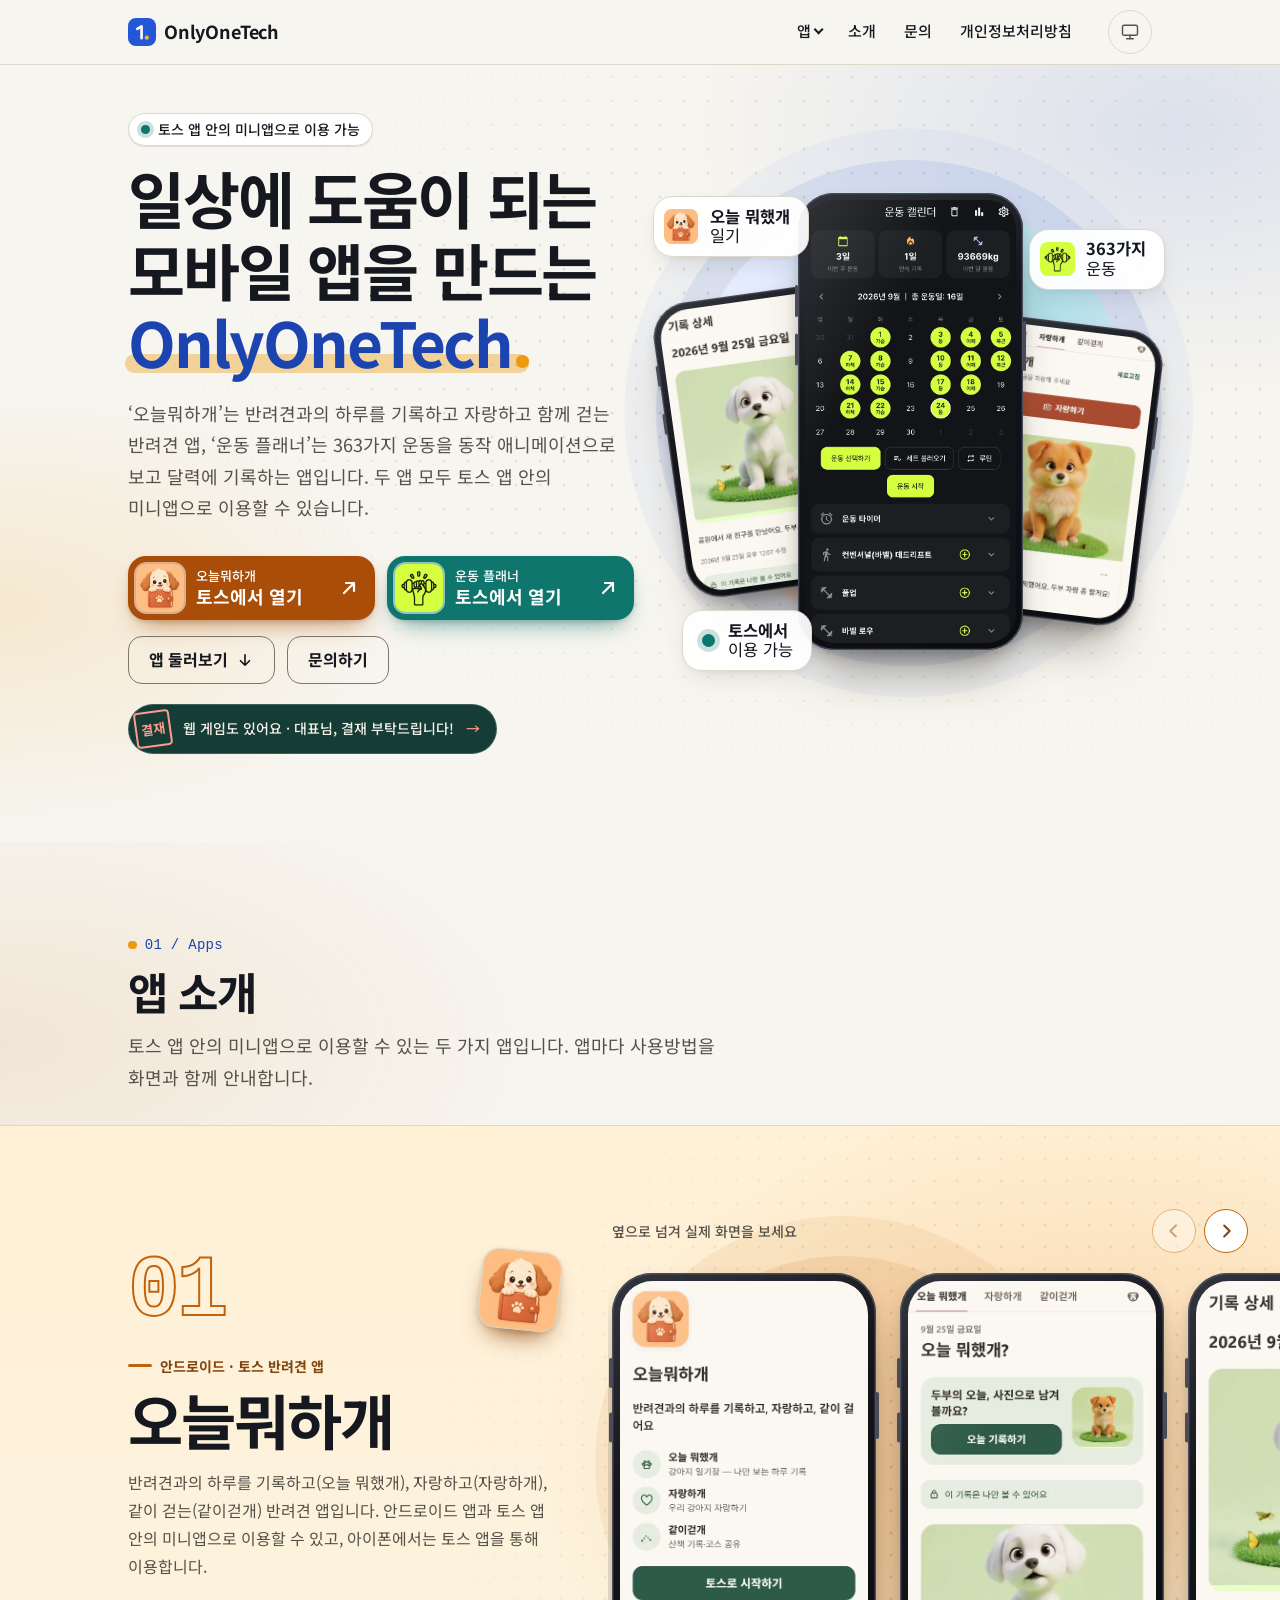
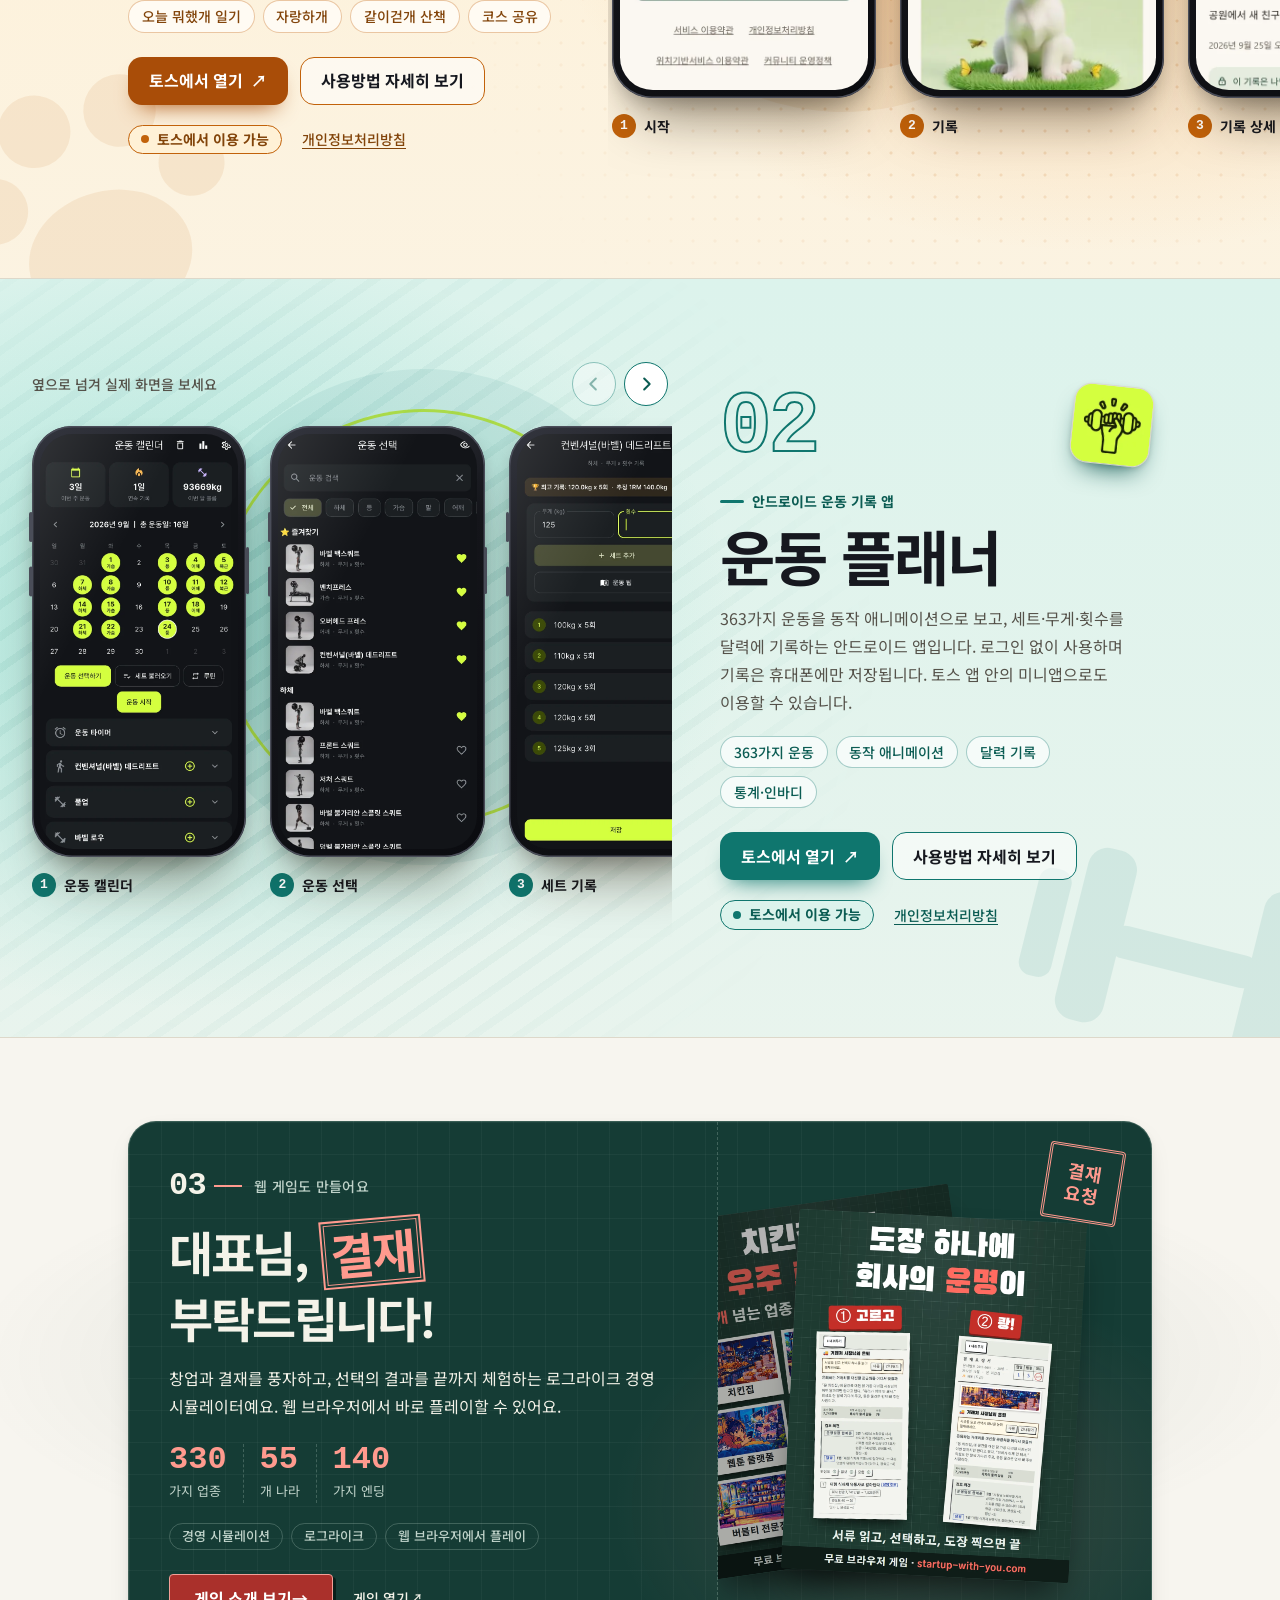
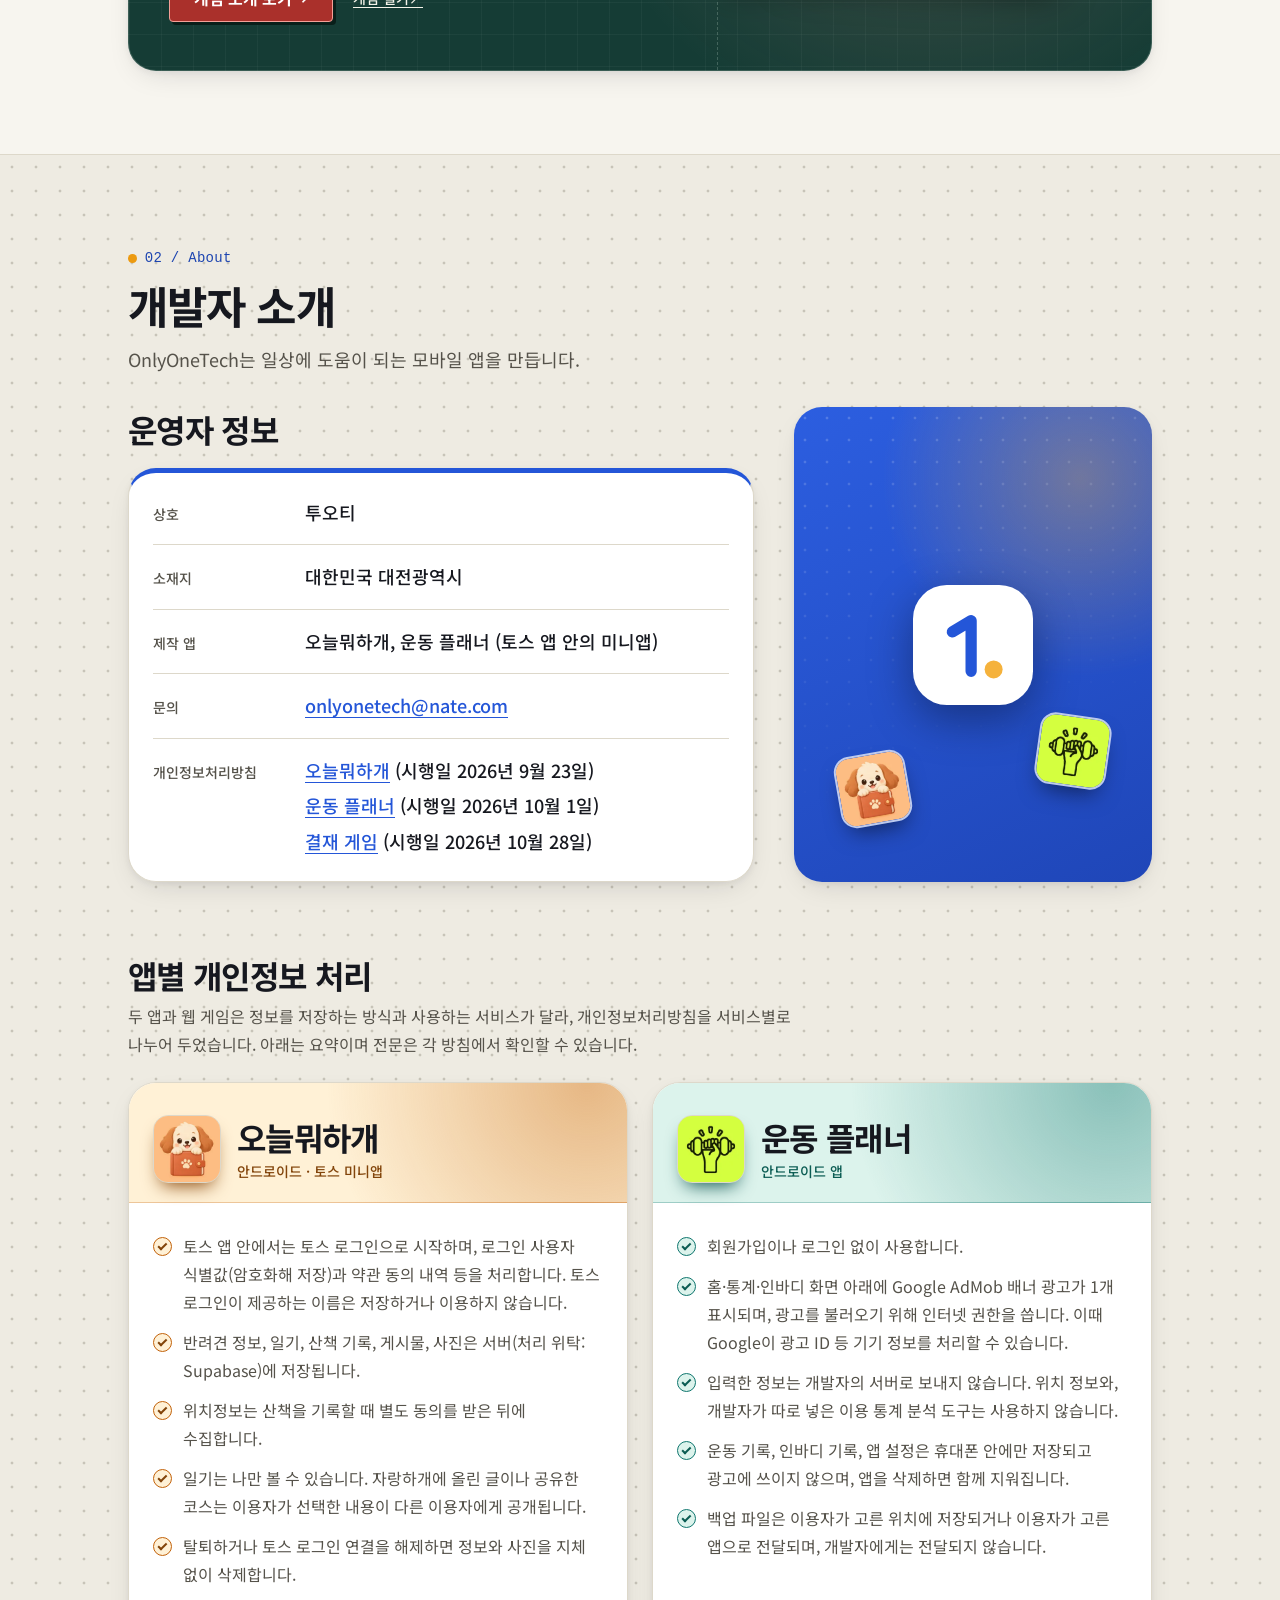
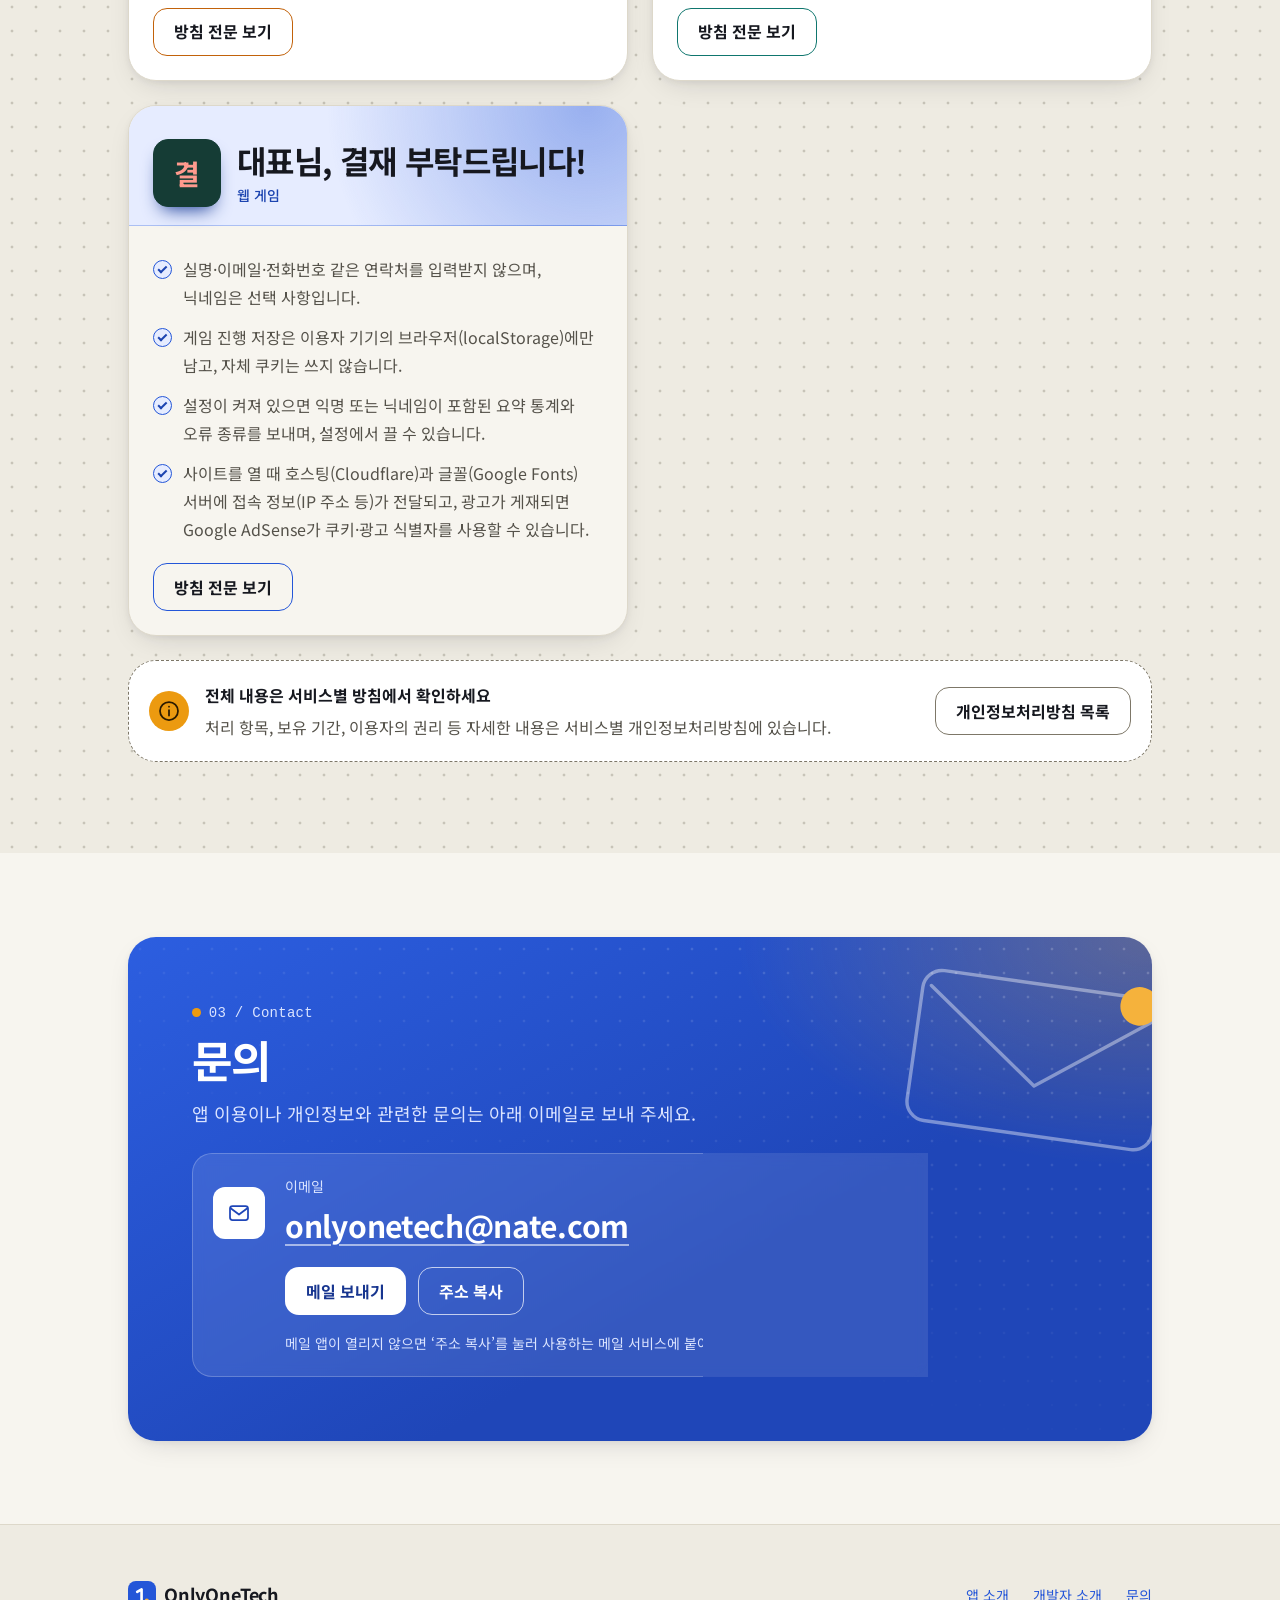
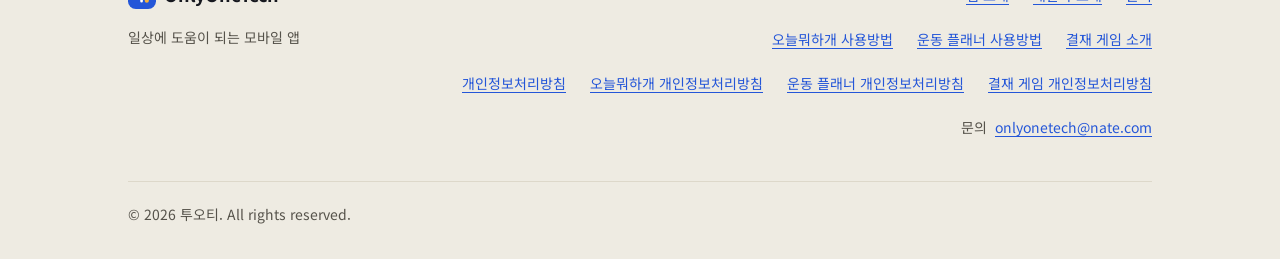
==== index.html @ f16cde2b "개인정보처리방침에 결재 게임 추가 개인정보처리방침 목록과 홈 개발자 소개의 앱별 개인정보 처리 영역에 대표님, 결재 부탁드립니다! 게임 카드를 추가하고, 모든 페이지 푸터에 게임 " ====
<!doctype html>
<html lang="ko">
<head>
<meta charset="utf-8">
<meta name="viewport" content="width=device-width, initial-scale=1">
<title>OnlyOneTech - 일상에 도움이 되는 모바일 앱</title>
<meta name="description" content="OnlyOneTech가 만드는 앱을 소개합니다. 안드로이드 앱과 토스 앱 안의 미니앱(아이폰은 토스 앱)으로 쓰는 반려견 앱 오늘뭐하개, 363가지 운동을 기록하는 안드로이드 앱 운동 플래너의 사용방법과 개인정보처리방침을 확인하세요.">
<!-- Search Console HTML 태그 인증을 쓸 경우 아래 줄의 주석을 풀고 content 값을 교체하세요 -->
<!-- <meta name="google-site-verification" content="여기에_인증_코드"> -->
<!-- canonical / og:url: 공개 주소가 확정되고 소유자가 확인한 뒤에 추가하세요 (확인 전에는 주소를 적지 않음) -->
<meta name="color-scheme" content="light dark">
<meta name="theme-color" content="#f7f5ef" media="(prefers-color-scheme: light)">
<meta name="theme-color" content="#0e1118" media="(prefers-color-scheme: dark)">
<meta property="og:type" content="website">
<meta property="og:locale" content="ko_KR">
<meta property="og:site_name" content="OnlyOneTech">
<meta property="og:title" content="OnlyOneTech">
<meta property="og:description" content="일상에 도움이 되는 모바일 앱, 오늘뭐하개와 운동 플래너를 소개합니다.">
<!-- og:image / JSON-LD logo: 소유자가 직접 준비한 1200x630 PNG가 생기면 og:image 메타와 JSON-LD "logo"를 추가하세요 (지금은 추가하지 않음) -->
<link rel="icon" href="data:image/svg+xml,%3Csvg xmlns='http://www.w3.org/2000/svg' viewBox='0 0 32 32'%3E%3Crect width='32' height='32' rx='9' fill='%232456d8'/%3E%3Cpath d='M10.5 12.5 15.5 9.5v13.5' fill='none' stroke='%23fff' stroke-width='3' stroke-linecap='round' stroke-linejoin='round'/%3E%3Ccircle cx='21.5' cy='22.5' r='2.4' fill='%23f5b23c'/%3E%3C/svg%3E">
<script type="application/ld+json">{"@context":"https://schema.org","@type":"Organization","name":"OnlyOneTech","legalName":"투오티","email":"onlyonetech@nate.com","description":"일상에 도움이 되는 모바일 앱","address":{"@type":"PostalAddress","addressLocality":"대전광역시","addressCountry":"KR"}}</script>
<script>try{var t=localStorage.getItem('oot-theme');if(t==='light'||t==='dark')document.documentElement.setAttribute('data-theme',t)}catch(e){}</script>
<link rel="preconnect" href="https://fonts.googleapis.com">
<link rel="preconnect" href="https://fonts.gstatic.com" crossorigin>
<link rel="stylesheet" href="https://fonts.googleapis.com/css2?family=Noto+Sans+KR:wght@400;500;700&display=swap">
<link rel="stylesheet" href="style.css">
<link rel="stylesheet" href="home.css">
</head>
<body>
<a class="skip-link" href="#main">본문으로 건너뛰기</a>

<!-- 아이콘 스프라이트 (단색 픽토그램, OS 이모지 대신 사용) -->
<svg class="sprite" width="0" height="0" aria-hidden="true" focusable="false">
  <symbol id="i-paw" viewBox="0 0 32 32">
    <ellipse cx="16" cy="21.5" rx="7.5" ry="6" fill="currentColor"/>
    <circle cx="6.8" cy="15" r="3" fill="currentColor"/>
    <circle cx="12" cy="8.8" r="3.3" fill="currentColor"/>
    <circle cx="20" cy="8.8" r="3.3" fill="currentColor"/>
    <circle cx="25.2" cy="15" r="3" fill="currentColor"/>
  </symbol>
  <symbol id="i-dumbbell" viewBox="0 0 32 32">
    <rect x="9" y="14.5" width="14" height="3" rx="1.5" fill="currentColor"/>
    <rect x="5.5" y="8" width="4.5" height="16" rx="1.8" fill="currentColor"/>
    <rect x="22" y="8" width="4.5" height="16" rx="1.8" fill="currentColor"/>
    <rect x="1.5" y="11" width="3" height="10" rx="1.2" fill="currentColor"/>
    <rect x="27.5" y="11" width="3" height="10" rx="1.2" fill="currentColor"/>
  </symbol>
</svg>

<header class="site-header">
  <div class="container site-header__inner">
    <a class="brand" href="index.html" aria-label="OnlyOneTech 홈">
      <svg class="brand__mark" viewBox="0 0 32 32" width="28" height="28" aria-hidden="true" focusable="false"><rect width="32" height="32" rx="9"/><path d="M10.5 12.5 15.5 9.5v13.5"/><circle cx="21.5" cy="22.5" r="2.4"/></svg>
      <span class="brand__name">OnlyOneTech</span>
    </a>
    <nav class="site-nav" aria-label="주요 메뉴">
      <ul class="site-nav__list">
        <li class="site-nav__group">
          <a href="#apps" data-subnav-link>앱</a>
          <button type="button" class="site-nav__toggle" aria-expanded="false" aria-controls="site-subnav" hidden>앱</button>
        </li>
        <li><a href="#about">소개</a></li>
        <li><a href="#contact">문의</a></li>
        <li><a href="privacy.html">개인정보처리방침</a></li>
      </ul>
    </nav>
    <button type="button" class="theme-toggle" data-theme-cycle data-state="system" aria-label="화면 테마 바꾸기" title="화면 테마 바꾸기" hidden>
      <svg class="theme-toggle__ico theme-toggle__ico--light" viewBox="0 0 24 24" aria-hidden="true" focusable="false"><circle cx="12" cy="12" r="4"/><path d="M12 3v2M12 19v2M3 12h2M19 12h2M5.6 5.6 7 7M17 17l1.4 1.4M5.6 18.4 7 17M17 7l1.4-1.4"/></svg>
      <svg class="theme-toggle__ico theme-toggle__ico--dark" viewBox="0 0 24 24" aria-hidden="true" focusable="false"><path d="M20 14.5A8 8 0 0 1 9.5 4 8 8 0 1 0 20 14.5Z"/></svg>
      <svg class="theme-toggle__ico theme-toggle__ico--system" viewBox="0 0 24 24" aria-hidden="true" focusable="false"><rect x="3" y="4" width="18" height="12" rx="2"/><path d="M8 20h8M12 16v4"/></svg>
    </button>
    <span class="visually-hidden" role="status" data-theme-status></span>
  </div>
  <nav class="site-subnav" id="site-subnav" aria-label="앱 하위 메뉴">
    <div class="container site-subnav__inner">
    <ul class="site-subnav__list" role="list">
      <li><a class="site-subnav__link" href="ohneul-guide.html">
        <img class="site-subnav__icon" src="img/icon-ohneul.webp" width="40" height="40" alt="" loading="lazy" decoding="async">
        <span class="site-subnav__text"><span class="site-subnav__name">오늘뭐하개</span><span class="site-subnav__desc">반려견 앱 · 사용방법</span></span>
      </a></li>
      <li><a class="site-subnav__link" href="workout-guide.html">
        <img class="site-subnav__icon" src="img/icon-workout.webp" width="40" height="40" alt="" loading="lazy" decoding="async">
        <span class="site-subnav__text"><span class="site-subnav__name">운동 플래너</span><span class="site-subnav__desc">운동 기록 앱 · 사용방법</span></span>
      </a></li>
      <li><a class="site-subnav__link" href="startup-intro.html">
        <span class="site-subnav__icon site-subnav__icon--game" aria-hidden="true">결</span>
        <span class="site-subnav__text"><span class="site-subnav__name">결재 게임</span><span class="site-subnav__desc">웹 게임 · 소개</span></span>
      </a></li>
    </ul>
    <a class="site-subnav__all" href="#apps">앱 전체 보기 <span aria-hidden="true">→</span></a>
    </div>
  </nav>
</header>

<main id="main" class="hm-page" tabindex="-1">

  <!-- ===== Hero: 앱 화면 쇼케이스 ===== -->
  <section class="hm-hero" aria-labelledby="hero-title">
    <div class="container hm-hero__inner">

      <div class="hm-hero__head">
        <p class="hm-hero__eyebrow"><span class="hm-hero__eyebrow-dot" aria-hidden="true"></span>토스 앱 안의 미니앱으로 이용 가능</p>
        <h1 id="hero-title" class="hm-hero__title">일상에 도움이 되는 <span class="hm-hero__line">모바일 앱을 만드는</span> <span class="hm-hero__brand">OnlyOneTech</span></h1>
        <p class="hm-hero__lead">&lsquo;오늘뭐하개&rsquo;는 반려견과의 하루를 기록하고 자랑하고 함께 걷는 반려견 앱, &lsquo;운동 플래너&rsquo;는 363가지 운동을 동작 애니메이션으로 보고 달력에 기록하는 앱입니다. 두 앱 모두 토스 앱 안의 미니앱으로 이용할 수 있습니다.</p>
      </div>

      <div class="hm-hero__stage hm-stage">
        <div class="hm-stage__in">
          <span class="hm-stage__disc" aria-hidden="true"></span>

          <figure class="hm-phone hm-phone--l">
            <span class="hm-phone__screen"><img src="img/ohneul-3.webp" srcset="img/ohneul-3.webp 520w, img/ohneul-3-lg.webp 780w" sizes="(min-width: 64em) 220px, 130px" width="520" height="857" decoding="async" alt="오늘뭐하개 기록 상세 화면. &lsquo;2026년 9월 25일 금요일&rsquo; 제목 아래 흰 강아지 사진과 &lsquo;공원에서 새 친구를 만났어요. 두부가 제일 신났어요!&rsquo; 글이 보여요."></span>
          </figure>
          <figure class="hm-phone hm-phone--r">
            <span class="hm-phone__screen"><img src="img/ohneul-6.webp" srcset="img/ohneul-6.webp 520w, img/ohneul-6-lg.webp 780w" sizes="(min-width: 64em) 220px, 130px" width="520" height="857" decoding="async" alt="오늘뭐하개 자랑하개 피드 화면. &lsquo;우리 집 주인공을 자랑해 주세요&rsquo; 안내 아래 주황색 강아지 사진과 &lsquo;오늘도 신나게 산책했어요. 두부 자랑 좀 할게요!&rsquo; 글, 하트 좋아요가 보여요."></span>
          </figure>
          <figure class="hm-phone hm-phone--c">
            <span class="hm-phone__screen"><img src="img/workout-1.webp" srcset="img/workout-1.webp 675w, img/workout-1-lg.webp 1080w" sizes="(min-width: 64em) 250px, 150px" width="675" height="1412" fetchpriority="high" decoding="async" alt="운동 플래너 운동 캘린더 화면. 이번 주 운동 3일, 연속 기록 1일, 이번 달 볼륨 카드가 있고, 달력에는 운동한 날이 연두색 원과 가슴·등·하체 같은 부위 이름으로 표시돼요."></span>
          </figure>

          <div class="hm-float hm-float--a" aria-hidden="true">
            <img src="img/icon-ohneul.webp" width="192" height="192" alt="" decoding="async">
            <span><b>오늘 뭐했개</b>일기</span>
          </div>
          <div class="hm-float hm-float--b" aria-hidden="true">
            <img src="img/icon-workout.webp" width="192" height="192" alt="" decoding="async">
            <span><b>363가지</b>운동</span>
          </div>
          <div class="hm-float hm-float--c" aria-hidden="true">
            <span class="hm-float__dot"></span>
            <span><b>토스에서</b>이용 가능</span>
          </div>
        </div>
      </div>

      <div class="hm-hero__actions">
        <div class="hm-launch">
          <!-- 토스 진입 링크: 소유자가 직접 알려 준 공유 링크 (2026-11-02) -->
          <a class="hm-launch__btn hm-launch__btn--today" href="https://tossminiapp.com/s/ZoPRP8Xx" target="_blank" rel="noopener">
            <img src="img/icon-ohneul.webp" width="192" height="192" alt="" decoding="async">
            <span class="hm-launch__txt"><small>오늘뭐하개</small><strong>토스에서 열기<span class="visually-hidden"> (새 창)</span></strong></span>
            <svg class="hm-launch__arrow" viewBox="0 0 24 24" aria-hidden="true" focusable="false"><path d="M7 17 17 7M9 7h8v8"/></svg>
          </a>
          <a class="hm-launch__btn hm-launch__btn--fit" href="https://tossminiapp.com/s/D9om185s" target="_blank" rel="noopener">
            <img src="img/icon-workout.webp" width="192" height="192" alt="" decoding="async">
            <span class="hm-launch__txt"><small>운동 플래너</small><strong>토스에서 열기<span class="visually-hidden"> (새 창)</span></strong></span>
            <svg class="hm-launch__arrow" viewBox="0 0 24 24" aria-hidden="true" focusable="false"><path d="M7 17 17 7M9 7h8v8"/></svg>
          </a>
        </div>
        <div class="hm-hero__more">
          <a class="btn btn--ghost" href="#apps">앱 둘러보기<svg class="hm-btn-ico" viewBox="0 0 24 24" aria-hidden="true" focusable="false"><path d="M12 5v14M6 13l6 6 6-6"/></svg></a>
          <a class="btn btn--ghost" href="#contact">문의하기</a>
        </div>
        <a class="hm-gamepill" href="#game">
          <span class="hm-gamepill__stamp" aria-hidden="true">결재</span>
          <span class="hm-gamepill__txt">웹 게임도 있어요 · 대표님, 결재 부탁드립니다!</span>
          <span class="hm-gamepill__go" aria-hidden="true">&rarr;</span>
        </a>
      </div>

    </div>
  </section>

  <!-- ===== 앱 쇼케이스 ===== -->
  <section id="apps" class="hm-apps" aria-labelledby="apps-title">
    <div class="container">
      <div class="hm-apps__head">
        <p class="hm-eyebrow" aria-hidden="true">01 / Apps</p>
        <h2 id="apps-title" class="hm-h2">앱 소개</h2>
        <p class="hm-lead">토스 앱 안의 미니앱으로 이용할 수 있는 두 가지 앱입니다. 앱마다 사용방법을 화면과 함께 안내합니다.</p>
      </div>
    </div>

    <!-- 오늘뭐하개 -->
    <article class="hm-app hm-app--today accent--today" aria-labelledby="app-today">
      <svg class="hm-app__deco" viewBox="0 0 32 32" aria-hidden="true" focusable="false"><use href="#i-paw"/></svg>
      <div class="hm-app__inner">
        <div class="hm-app__copy">
          <div class="hm-app__id">
            <span class="hm-app__num" aria-hidden="true">01</span>
            <img class="hm-app__icon" src="img/icon-ohneul.webp" width="192" height="192" alt="" loading="lazy" decoding="async">
          </div>
          <p class="hm-app__tagline">안드로이드 · 토스 반려견 앱</p>
          <h3 id="app-today" class="hm-app__title">오늘뭐하개</h3>
          <p class="hm-app__desc">반려견과의 하루를 기록하고(오늘 뭐했개), 자랑하고(자랑하개), 같이 걷는(같이걷개) 반려견 앱입니다. 안드로이드 앱과 토스 앱 안의 미니앱으로 이용할 수 있고, 아이폰에서는 토스 앱을 통해 이용합니다.</p>
          <ul class="chip-list" role="list" aria-label="오늘뭐하개 주요 기능">
            <li class="chip">오늘 뭐했개 일기</li>
            <li class="chip">자랑하개</li>
            <li class="chip">같이걷개 산책</li>
            <li class="chip">코스 공유</li>
          </ul>
          <div class="hm-app__actions">
            <!-- 토스 진입 링크: 소유자가 직접 알려 준 공유 링크 (2026-11-02) -->
            <a class="btn btn--primary btn--toss" href="https://tossminiapp.com/s/ZoPRP8Xx" target="_blank" rel="noopener" aria-label="오늘뭐하개 토스에서 열기 (새 창)">토스에서 열기</a>
            <a class="btn btn--ghost" href="ohneul-guide.html" aria-label="오늘뭐하개 사용방법 자세히 보기">사용방법 자세히 보기</a>
          </div>
          <div class="hm-app__foot">
            <span class="badge badge--status"><span class="badge__dot" aria-hidden="true"></span>토스에서 이용 가능</span>
            <a class="hm-app__link" href="privacy-ohneul.html" aria-label="오늘뭐하개 개인정보처리방침">개인정보처리방침</a>
          </div>
        </div>

        <div class="hm-gal hm-gal--today">
          <div class="hm-gal__bar">
            <p class="hm-gal__hint" aria-hidden="true">옆으로 넘겨 실제 화면을 보세요</p>
            <div class="hm-gal__nav" data-hm-nav hidden>
              <button type="button" class="hm-gal__btn" data-hm-dir="-1" aria-controls="gal-today" aria-label="오늘뭐하개 이전 화면"><svg viewBox="0 0 24 24" aria-hidden="true" focusable="false"><path d="m14 6-6 6 6 6"/></svg></button>
              <button type="button" class="hm-gal__btn" data-hm-dir="1" aria-controls="gal-today" aria-label="오늘뭐하개 다음 화면"><svg viewBox="0 0 24 24" aria-hidden="true" focusable="false"><path d="m10 6 6 6-6 6"/></svg></button>
            </div>
          </div>
          <div class="hm-gal__scroll" id="gal-today" role="region" aria-label="오늘뭐하개 앱 화면 갤러리, 좌우로 스크롤" tabindex="0">
            <ul class="hm-gal__track" role="list">
              <li class="hm-shot hm-shot--today">
                <figure>
                  <div class="hm-phone"><span class="hm-phone__screen"><img src="img/ohneul-1.webp" srcset="img/ohneul-1.webp 520w, img/ohneul-1-lg.webp 780w" sizes="250px" width="520" height="857" loading="lazy" decoding="async" alt="오늘뭐하개 시작 화면. 앱 아이콘과 &lsquo;반려견과의 하루를 기록하고, 자랑하고, 같이 걸어요&rsquo; 문구, 오늘 뭐했개·자랑하개·같이걷개 소개가 있고, 아래에 &lsquo;토스로 시작하기&rsquo; 버튼과 약관 링크가 보여요."></span></div>
                  <figcaption><span class="hm-shot__n" aria-hidden="true">1</span>시작</figcaption>
                </figure>
              </li>
              <li class="hm-shot hm-shot--today">
                <figure>
                  <div class="hm-phone"><span class="hm-phone__screen"><img src="img/ohneul-2.webp" srcset="img/ohneul-2.webp 520w, img/ohneul-2-lg.webp 780w" sizes="250px" width="520" height="857" loading="lazy" decoding="async" alt="오늘 뭐했개 홈 화면. 위쪽에 오늘 뭐했개·자랑하개·같이걷개 탭이 있고, &lsquo;오늘 기록하기&rsquo; 버튼, &lsquo;이 기록은 나만 볼 수 있어요&rsquo; 안내, 흰 강아지 사진 기록이 보여요."></span></div>
                  <figcaption><span class="hm-shot__n" aria-hidden="true">2</span>기록</figcaption>
                </figure>
              </li>
              <li class="hm-shot hm-shot--today">
                <figure>
                  <div class="hm-phone"><span class="hm-phone__screen"><img src="img/ohneul-3.webp" srcset="img/ohneul-3.webp 520w, img/ohneul-3-lg.webp 780w" sizes="250px" width="520" height="857" loading="lazy" decoding="async" alt="기록 상세 화면. &lsquo;2026년 9월 25일 금요일&rsquo; 제목 아래 흰 강아지 사진, &lsquo;공원에서 새 친구를 만났어요. 두부가 제일 신났어요!&rsquo; 글, &lsquo;이 기록은 나만 볼 수 있어요&rsquo; 안내가 보여요."></span></div>
                  <figcaption><span class="hm-shot__n" aria-hidden="true">3</span>기록 상세</figcaption>
                </figure>
              </li>
              <li class="hm-shot hm-shot--today">
                <figure>
                  <div class="hm-phone"><span class="hm-phone__screen"><img src="img/ohneul-4.webp" srcset="img/ohneul-4.webp 520w, img/ohneul-4-lg.webp 780w" sizes="250px" width="520" height="857" loading="lazy" decoding="async" alt="같이걷개 산책 화면. 지도 위에 지나온 경로가 그려져 있고, 아래에 &lsquo;기록 중&rsquo;, &lsquo;GPS 좋음&rsquo;, 거리 0.48km, 활동 시간 00:06:01, &lsquo;함께 걷는 친구 · 두부&rsquo;가 보여요."></span></div>
                  <figcaption><span class="hm-shot__n" aria-hidden="true">4</span>산책</figcaption>
                </figure>
              </li>
              <li class="hm-shot hm-shot--today">
                <figure>
                  <div class="hm-phone"><span class="hm-phone__screen"><img src="img/ohneul-5.webp" srcset="img/ohneul-5.webp 520w, img/ohneul-5-lg.webp 780w" sizes="250px" width="520" height="857" loading="lazy" decoding="async" alt="코스 상세 화면. &lsquo;두부와 걸은 9월 25일 산책&rsquo; 제목과 지도에 표시된 산책 경로, 거리 1.2km, 활동 시간 16분, 함께한 반려견 두부, 아래에 &lsquo;이 코스로 산책&rsquo; 버튼이 보여요."></span></div>
                  <figcaption><span class="hm-shot__n" aria-hidden="true">5</span>코스 공유</figcaption>
                </figure>
              </li>
              <li class="hm-shot hm-shot--today">
                <figure>
                  <div class="hm-phone"><span class="hm-phone__screen"><img src="img/ohneul-6.webp" srcset="img/ohneul-6.webp 520w, img/ohneul-6-lg.webp 780w" sizes="250px" width="520" height="857" loading="lazy" decoding="async" alt="자랑하개 피드 화면. &lsquo;우리 집 주인공을 자랑해 주세요&rsquo; 안내와 &lsquo;자랑하기&rsquo; 버튼, 주황색 강아지 사진과 &lsquo;오늘도 신나게 산책했어요. 두부 자랑 좀 할게요!&rsquo; 글, 하트 좋아요가 보여요."></span></div>
                  <figcaption><span class="hm-shot__n" aria-hidden="true">6</span>자랑</figcaption>
                </figure>
              </li>
            </ul>
          </div>
        </div>
      </div>
    </article>

    <!-- 운동 플래너 -->
    <article class="hm-app hm-app--fit accent--fit" aria-labelledby="app-fit">
      <svg class="hm-app__deco" viewBox="0 0 32 32" aria-hidden="true" focusable="false"><use href="#i-dumbbell"/></svg>
      <div class="hm-app__inner">
        <div class="hm-app__copy">
          <div class="hm-app__id">
            <span class="hm-app__num" aria-hidden="true">02</span>
            <img class="hm-app__icon" src="img/icon-workout.webp" width="192" height="192" alt="" loading="lazy" decoding="async">
          </div>
          <p class="hm-app__tagline">안드로이드 운동 기록 앱</p>
          <h3 id="app-fit" class="hm-app__title">운동 플래너</h3>
          <p class="hm-app__desc">363가지 운동을 동작 애니메이션으로 보고, 세트·무게·횟수를 달력에 기록하는 안드로이드 앱입니다. 로그인 없이 사용하며 기록은 휴대폰에만 저장됩니다. 토스 앱 안의 미니앱으로도 이용할 수 있습니다.</p>
          <ul class="chip-list" role="list" aria-label="운동 플래너 주요 기능">
            <li class="chip">363가지 운동</li>
            <li class="chip">동작 애니메이션</li>
            <li class="chip">달력 기록</li>
            <li class="chip">통계·인바디</li>
          </ul>
          <div class="hm-app__actions">
            <!-- 토스 진입 링크: 소유자가 직접 알려 준 공유 링크 (2026-11-02) -->
            <a class="btn btn--primary btn--toss" href="https://tossminiapp.com/s/D9om185s" target="_blank" rel="noopener" aria-label="운동 플래너 토스에서 열기 (새 창)">토스에서 열기</a>
            <a class="btn btn--ghost" href="workout-guide.html" aria-label="운동 플래너 사용방법 자세히 보기">사용방법 자세히 보기</a>
          </div>
          <div class="hm-app__foot">
            <span class="badge badge--status"><span class="badge__dot" aria-hidden="true"></span>토스에서 이용 가능</span>
            <a class="hm-app__link" href="privacy-workout.html" aria-label="운동 플래너 개인정보처리방침">개인정보처리방침</a>
            <!-- Google Play 링크: 소유자가 실제 링크를 확정하면 이 자리에 추가 (지금은 추가 금지) -->
          </div>
        </div>

        <div class="hm-gal hm-gal--fit">
          <div class="hm-gal__bar">
            <p class="hm-gal__hint" aria-hidden="true">옆으로 넘겨 실제 화면을 보세요</p>
            <div class="hm-gal__nav" data-hm-nav hidden>
              <button type="button" class="hm-gal__btn" data-hm-dir="-1" aria-controls="gal-fit" aria-label="운동 플래너 이전 화면"><svg viewBox="0 0 24 24" aria-hidden="true" focusable="false"><path d="m14 6-6 6 6 6"/></svg></button>
              <button type="button" class="hm-gal__btn" data-hm-dir="1" aria-controls="gal-fit" aria-label="운동 플래너 다음 화면"><svg viewBox="0 0 24 24" aria-hidden="true" focusable="false"><path d="m10 6 6 6-6 6"/></svg></button>
            </div>
          </div>
          <div class="hm-gal__scroll" id="gal-fit" role="region" aria-label="운동 플래너 앱 화면 갤러리, 좌우로 스크롤" tabindex="0">
            <ul class="hm-gal__track" role="list">
              <li class="hm-shot hm-shot--fit">
                <figure>
                  <div class="hm-phone"><span class="hm-phone__screen"><img src="img/workout-1.webp" srcset="img/workout-1.webp 675w, img/workout-1-lg.webp 1080w" sizes="210px" width="675" height="1412" loading="lazy" decoding="async" alt="운동 플래너 홈, &lsquo;운동 캘린더&rsquo; 화면. 이번 주 운동 3일, 연속 기록 1일, 이번 달 볼륨 카드가 있고, 달력에는 운동한 날이 연두색 원과 부위 이름으로 표시돼요. 아래에 &lsquo;운동 선택하기&rsquo;, &lsquo;루틴&rsquo;, &lsquo;운동 시작&rsquo; 버튼이 보여요."></span></div>
                  <figcaption><span class="hm-shot__n" aria-hidden="true">1</span>운동 캘린더</figcaption>
                </figure>
              </li>
              <li class="hm-shot hm-shot--fit">
                <figure>
                  <div class="hm-phone"><span class="hm-phone__screen"><img src="img/workout-2.webp" srcset="img/workout-2.webp 675w, img/workout-2-lg.webp 1080w" sizes="210px" width="675" height="1412" loading="lazy" decoding="async" alt="&lsquo;운동 선택&rsquo; 화면. 위에 &lsquo;운동 검색&rsquo; 입력창과 전체·하체·등·가슴·팔·어깨 부위 칩이 있고, 즐겨찾기한 바벨 백스쿼트·벤치프레스 등이 하트와 함께 보이고, 아래로 하체 운동 목록이 이어져요."></span></div>
                  <figcaption><span class="hm-shot__n" aria-hidden="true">2</span>운동 선택</figcaption>
                </figure>
              </li>
              <li class="hm-shot hm-shot--fit">
                <figure>
                  <div class="hm-phone"><span class="hm-phone__screen"><img src="img/workout-4.webp" srcset="img/workout-4.webp 675w, img/workout-4-lg.webp 1080w" sizes="210px" width="675" height="1412" loading="lazy" decoding="async" alt="컨벤셔널 데드리프트 기록 화면. 위에 최고 기록과 추정 1RM이 있고, 무게와 횟수 입력 칸, &lsquo;세트 추가&rsquo;와 &lsquo;운동 팁&rsquo; 버튼, 다섯 세트 목록, 맨 아래 &lsquo;저장&rsquo; 버튼이 보여요."></span></div>
                  <figcaption><span class="hm-shot__n" aria-hidden="true">3</span>세트 기록</figcaption>
                </figure>
              </li>
              <li class="hm-shot hm-shot--fit">
                <figure>
                  <div class="hm-phone"><span class="hm-phone__screen"><img src="img/workout-3.webp" srcset="img/workout-3.webp 675w, img/workout-3-lg.webp 1080w" sizes="210px" width="675" height="1412" loading="lazy" decoding="async" alt="컨벤셔널 데드리프트 팁 화면. 자극받는 근육이 붉게 빛나는 인체 모형이 바벨을 드는 동작 애니메이션 아래에 &lsquo;유튜브에서 자세 영상 보기&rsquo; 버튼과 1번부터 6번까지 &lsquo;자세 순서&rsquo;가 보여요."></span></div>
                  <figcaption><span class="hm-shot__n" aria-hidden="true">4</span>동작 애니메이션</figcaption>
                </figure>
              </li>
              <li class="hm-shot hm-shot--fit">
                <figure>
                  <div class="hm-phone"><span class="hm-phone__screen"><img src="img/workout-5.webp" srcset="img/workout-5.webp 675w, img/workout-5-lg.webp 1080w" sizes="210px" width="675" height="1412" loading="lazy" decoding="async" alt="&lsquo;운동 통계&rsquo; 화면. 운동일수, 총 볼륨, 총 세트 수 카드와 개인 기록 5개, 아래에 볼륨 추이 꺾은선 그래프가 보여요."></span></div>
                  <figcaption><span class="hm-shot__n" aria-hidden="true">5</span>운동 통계</figcaption>
                </figure>
              </li>
              <li class="hm-shot hm-shot--fit">
                <figure>
                  <div class="hm-phone"><span class="hm-phone__screen"><img src="img/workout-6.webp" srcset="img/workout-6.webp 675w, img/workout-6-lg.webp 1080w" sizes="210px" width="675" height="1412" loading="lazy" decoding="async" alt="&lsquo;인바디 기록&rsquo; 화면. 최근 측정 카드에 체중, 골격근량, 체지방률과 직전 측정 대비 변화가 있고, 아래에 변화 추이 선 그래프, 날짜별 측정 기록 목록, &lsquo;측정 추가&rsquo; 버튼이 보여요."></span></div>
                  <figcaption><span class="hm-shot__n" aria-hidden="true">6</span>인바디 기록</figcaption>
                </figure>
              </li>
            </ul>
          </div>
        </div>
      </div>
    </article>

    <!-- 웹 게임: 카드 마크업은 그대로 (style.css의 .apps-game 규칙 재사용) -->
    <div id="game" class="hm-game">
      <div class="container">
        <article class="apps-game" aria-labelledby="app-game">
          <div class="apps-game__copy">
            <p class="apps-game__kicker"><span class="apps-game__num" aria-hidden="true">03</span>웹 게임도 만들어요</p>
            <h3 id="app-game" class="apps-game__title">대표님, <span class="apps-game__stamp">결재</span> 부탁드립니다!</h3>
            <p class="apps-game__desc">창업과 결재를 풍자하고, 선택의 결과를 끝까지 체험하는 로그라이크 경영 시뮬레이터예요. 웹 브라우저에서 바로 플레이할 수 있어요.</p>
            <ul class="apps-game__stats" role="list" aria-label="게임 규모">
              <li><strong>330</strong><span>가지 업종</span></li>
              <li><strong>55</strong><span>개 나라</span></li>
              <li><strong>140</strong><span>가지 엔딩</span></li>
            </ul>
            <ul class="apps-game__tags" role="list" aria-label="게임 분류">
              <li>경영 시뮬레이션</li>
              <li>로그라이크</li>
              <li>웹 브라우저에서 플레이</li>
            </ul>
            <div class="apps-game__actions">
              <a class="apps-game__btn" href="startup-intro.html" aria-label="대표님, 결재 부탁드립니다! 게임 소개 보기">게임 소개 보기<span aria-hidden="true"> →</span></a>
              <a class="apps-game__link" href="https://startup-with-you.com/" target="_blank" rel="noopener">게임 열기<span aria-hidden="true"> ↗</span><span class="visually-hidden"> (새 창)</span></a>
            </div>
          </div>
          <figure class="apps-game__visual">
            <img class="apps-game__paper apps-game__paper--back" src="img/game-promo-industries.webp" width="1080" height="1350" loading="lazy" decoding="async" alt="">
            <img class="apps-game__paper apps-game__paper--front" src="img/game-promo-stamp.webp" width="1080" height="1350" loading="lazy" decoding="async" alt="'도장 하나에 회사의 운명이' 홍보 이미지. '① 고르고', '② 쾅!' 단계 아래에 결재 요청서 화면 두 장이 있고, 결재 요청서에는 담당·팀장·대표 결재 칸과 붉은 도장이 보여요.">
            <span class="apps-game__seal" aria-hidden="true">결재<br>요청</span>
          </figure>
        </article>
      </div>
    </div>
  </section>

  <!-- ===== 개발자 소개 ===== -->
  <section id="about" class="hm-about" aria-labelledby="about-title">
    <div class="container">
      <div class="hm-about__head">
        <p class="hm-eyebrow" aria-hidden="true">02 / About</p>
        <h2 id="about-title" class="hm-h2">개발자 소개</h2>
        <p class="hm-lead">OnlyOneTech는 일상에 도움이 되는 모바일 앱을 만듭니다.</p>
      </div>

      <div class="about-block hm-ident">
        <div class="hm-ident__card">
          <h3 class="about-block__title">운영자 정보</h3>
          <dl class="info-list">
            <div class="info-list__row">
              <dt>상호</dt>
              <dd>투오티</dd>
            </div>
            <div class="info-list__row">
              <dt>소재지</dt>
              <dd>대한민국 대전광역시</dd>
            </div>
            <div class="info-list__row">
              <dt>제작 앱</dt>
              <dd>오늘뭐하개, 운동 플래너 (토스 앱 안의 미니앱)</dd>
            </div>
            <div class="info-list__row">
              <dt>문의</dt>
              <dd><a href="mailto:onlyonetech@nate.com">onlyonetech@nate.com</a></dd>
            </div>
            <div class="info-list__row">
              <dt>개인정보처리방침</dt>
              <dd>
                <ul class="info-list__links" role="list">
                  <li><a href="privacy-ohneul.html">오늘뭐하개</a> (시행일 2026년 9월 23일)</li>
                  <li><a href="privacy-workout.html">운동 플래너</a> (시행일 2026년 10월 1일)</li>
                  <li><a href="https://startup-with-you.com/privacy.html" target="_blank" rel="noopener">결재 게임<span class="visually-hidden"> (게임 사이트, 새 창)</span></a> (시행일 2026년 10월 28일)</li>
                </ul>
              </dd>
            </div>
            <!--
              소유자가 직접 확인한 사실만 아래 형식으로 추가하세요. 확인되지 않은 항목은 넣지 말고 항목 자체를 생략합니다.
              (코드로 확인된 것은 상호 투오티, 사업장 소재지 대전광역시, 문의 이메일뿐입니다. 개인/법인 구분, 1인 개발 여부, 'OnlyOneTech'라는 이름과 '투오티'의 관계는 소유자 확인 전까지 쓰지 않습니다.)
              <div class="info-list__row"><dt>사업자 구분</dt><dd>개인 개발자 / 사업자등록번호 ○○○-○○-○○○○○</dd></div>
              <div class="info-list__row"><dt>이름 유래</dt><dd>OnlyOneTech은 ...에서 따온 이름이며 ‘투오티’로 읽습니다</dd></div>
            -->
          </dl>
        </div>
        <div class="hm-ident__art" aria-hidden="true">
          <svg class="hm-ident__mark" viewBox="0 0 32 32" focusable="false"><rect width="32" height="32" rx="9"/><path d="M10.5 12.5 15.5 9.5v13.5"/><circle cx="21.5" cy="22.5" r="2.4"/></svg>
          <img class="hm-ident__icon hm-ident__icon--a" src="img/icon-ohneul.webp" width="192" height="192" alt="" loading="lazy" decoding="async">
          <img class="hm-ident__icon hm-ident__icon--b" src="img/icon-workout.webp" width="192" height="192" alt="" loading="lazy" decoding="async">
        </div>
      </div>

      <div class="about-block">
        <h3 class="about-block__title">앱별 개인정보 처리</h3>
        <p class="about-block__lead">두 앱과 웹 게임은 정보를 저장하는 방식과 사용하는 서비스가 달라, 개인정보처리방침을 서비스별로 나누어 두었습니다. 아래는 요약이며 전문은 각 방침에서 확인할 수 있습니다.</p>
        <ul class="privacy-grid" role="list">
          <li>
            <article class="privacy-card accent--today" aria-labelledby="pv-today">
              <div class="privacy-card__head">
                <img class="app-icon app-icon--md" src="img/icon-ohneul.webp" width="192" height="192" alt="" loading="lazy" decoding="async">
                <div>
                  <h4 id="pv-today" class="privacy-card__name">오늘뭐하개</h4>
                  <p class="privacy-card__kind">안드로이드 · 토스 미니앱</p>
                </div>
              </div>
              <ul class="check-list" role="list">
                <li>토스 앱 안에서는 토스 로그인으로 시작하며, 로그인 사용자 식별값(암호화해 저장)과 약관 동의 내역 등을 처리합니다. 토스 로그인이 제공하는 이름은 저장하거나 이용하지 않습니다.</li>
                <li>반려견 정보, 일기, 산책 기록, 게시물, 사진은 서버(처리 위탁: Supabase)에 저장됩니다.</li>
                <li>위치정보는 산책을 기록할 때 별도 동의를 받은 뒤에 수집합니다.</li>
                <li>일기는 나만 볼 수 있습니다. 자랑하개에 올린 글이나 공유한 코스는 이용자가 선택한 내용이 다른 이용자에게 공개됩니다.</li>
                <li>탈퇴하거나 토스 로그인 연결을 해제하면 정보와 사진을 지체 없이 삭제합니다.</li>
              </ul>
              <a class="btn btn--ghost" href="privacy-ohneul.html" aria-label="오늘뭐하개 개인정보처리방침 전문 보기">방침 전문 보기</a>
            </article>
          </li>
          <li>
            <article class="privacy-card accent--fit" aria-labelledby="pv-fit">
              <div class="privacy-card__head">
                <img class="app-icon app-icon--md" src="img/icon-workout.webp" width="192" height="192" alt="" loading="lazy" decoding="async">
                <div>
                  <h4 id="pv-fit" class="privacy-card__name">운동 플래너</h4>
                  <p class="privacy-card__kind">안드로이드 앱</p>
                </div>
              </div>
              <ul class="check-list" role="list">
                <li>회원가입이나 로그인 없이 사용합니다.</li>
                <li>홈·통계·인바디 화면 아래에 Google AdMob 배너 광고가 1개 표시되며, 광고를 불러오기 위해 인터넷 권한을 씁니다. 이때 Google이 광고 ID 등 기기 정보를 처리할 수 있습니다.</li>
                <li>입력한 정보는 개발자의 서버로 보내지 않습니다. 위치 정보와, 개발자가 따로 넣은 이용 통계 분석 도구는 사용하지 않습니다.</li>
                <li>운동 기록, 인바디 기록, 앱 설정은 휴대폰 안에만 저장되고 광고에 쓰이지 않으며, 앱을 삭제하면 함께 지워집니다.</li>
                <li>백업 파일은 이용자가 고른 위치에 저장되거나 이용자가 고른 앱으로 전달되며, 개발자에게는 전달되지 않습니다.</li>
              </ul>
              <a class="btn btn--ghost" href="privacy-workout.html" aria-label="운동 플래너 개인정보처리방침 전문 보기">방침 전문 보기</a>
            </article>
          </li>
          <li>
            <article class="privacy-card accent--game" aria-labelledby="pv-game">
              <div class="privacy-card__head">
                <span class="app-icon app-icon--md app-icon--game" aria-hidden="true">결</span>
                <div>
                  <h4 id="pv-game" class="privacy-card__name">대표님, 결재 부탁드립니다!</h4>
                  <p class="privacy-card__kind">웹 게임</p>
                </div>
              </div>
              <ul class="check-list" role="list">
                <li>실명·이메일·전화번호 같은 연락처를 입력받지 않으며, 닉네임은 선택 사항입니다.</li>
                <li>게임 진행 저장은 이용자 기기의 브라우저(localStorage)에만 남고, 자체 쿠키는 쓰지 않습니다.</li>
                <li>설정이 켜져 있으면 익명 또는 닉네임이 포함된 요약 통계와 오류 종류를 보내며, 설정에서 끌 수 있습니다.</li>
                <li>사이트를 열 때 호스팅(Cloudflare)과 글꼴(Google Fonts) 서버에 접속 정보(IP 주소 등)가 전달되고, 광고가 게재되면 Google AdSense가 쿠키·광고 식별자를 사용할 수 있습니다.</li>
              </ul>
              <a class="btn btn--ghost" href="https://startup-with-you.com/privacy.html" target="_blank" rel="noopener" aria-label="결재 게임 개인정보처리방침 전문 보기 (게임 사이트, 새 창)">방침 전문 보기<span class="visually-hidden"> (게임 사이트, 새 창)</span></a>
            </article>
          </li>
        </ul>

        <div class="notice">
          <span class="notice__icon" aria-hidden="true"><svg viewBox="0 0 24 24" focusable="false"><circle cx="12" cy="12" r="9"/><path d="M12 11v5.5M12 7.6v.1"/></svg></span>
          <div class="notice__body">
            <p class="notice__title">전체 내용은 서비스별 방침에서 확인하세요</p>
            <p class="notice__text">처리 항목, 보유 기간, 이용자의 권리 등 자세한 내용은 서비스별 개인정보처리방침에 있습니다.</p>
          </div>
          <a class="btn btn--ghost notice__btn" href="privacy.html">개인정보처리방침 목록</a>
        </div>
      </div>
    </div>
  </section>

  <!-- ===== 문의 ===== -->
  <section id="contact" class="hm-contact" aria-labelledby="contact-title">
    <div class="container">
      <div class="hm-contact__panel">
        <svg class="hm-contact__deco" viewBox="0 0 200 140" aria-hidden="true" focusable="false"><rect x="10" y="20" width="180" height="110" rx="14"/><path d="m16 32 84 62 84-62"/><circle class="dot" cx="168" cy="26" r="14"/></svg>
        <div class="hm-contact__head">
          <p class="hm-eyebrow" aria-hidden="true">03 / Contact</p>
          <h2 id="contact-title" class="hm-h2">문의</h2>
          <p class="hm-lead">앱 이용이나 개인정보와 관련한 문의는 아래 이메일로 보내 주세요.</p>
        </div>
        <!-- 응답 시간 안내(예: "영업일 기준 N일 이내 답변")는 소유자가 지킬 수 있는 기간일 때만 이 위치에 추가하세요 -->
        <div class="contact-card">
          <span class="contact-card__icon" aria-hidden="true"><svg viewBox="0 0 24 24" focusable="false"><rect x="3" y="5" width="18" height="14" rx="2.5"/><path d="m4 7.5 8 6 8-6"/></svg></span>
          <div class="contact-card__body">
            <p class="contact-card__label">이메일</p>
            <p class="contact-card__email"><a href="mailto:onlyonetech@nate.com">onlyonetech@nate.com</a></p>
          </div>
          <div class="contact-card__actions">
            <a class="btn btn--primary" href="mailto:onlyonetech@nate.com?subject=%5B%EB%AC%B8%EC%9D%98%5D">메일 보내기</a>
            <button type="button" class="btn btn--ghost" data-copy-email="onlyonetech@nate.com" hidden>주소 복사</button>
          </div>
          <p class="contact-card__hint" data-copy-hint hidden>메일 앱이 열리지 않으면 &lsquo;주소 복사&rsquo;를 눌러 사용하는 메일 서비스에 붙여넣어 주세요.</p>
          <p class="contact-card__status" role="status" data-copy-status></p>
        </div>
      </div>
    </div>
  </section>

</main>

<footer class="site-footer">
  <div class="container">
    <div class="site-footer__top">
      <div class="site-footer__about">
        <a class="brand" href="index.html" aria-label="OnlyOneTech 홈">
          <svg class="brand__mark" viewBox="0 0 32 32" width="28" height="28" aria-hidden="true" focusable="false"><rect width="32" height="32" rx="9"/><path d="M10.5 12.5 15.5 9.5v13.5"/><circle cx="21.5" cy="22.5" r="2.4"/></svg>
          <span class="brand__name">OnlyOneTech</span>
        </a>
        <p>일상에 도움이 되는 모바일 앱</p>
      </div>
      <div class="site-footer__links">
        <nav class="site-footer__nav" aria-label="푸터 메뉴">
          <ul>
            <li><a href="index.html#apps">앱 소개</a></li>
            <li><a href="index.html#about">개발자 소개</a></li>
            <li><a href="index.html#contact">문의</a></li>
          </ul>
          <ul>
            <li><a href="ohneul-guide.html">오늘뭐하개 사용방법</a></li>
            <li><a href="workout-guide.html">운동 플래너 사용방법</a></li>
            <li><a href="startup-intro.html">결재 게임 소개</a></li>
          </ul>
          <ul>
            <li><a href="privacy.html">개인정보처리방침</a></li>
            <li><a href="privacy-ohneul.html">오늘뭐하개 개인정보처리방침</a></li>
            <li><a href="privacy-workout.html">운동 플래너 개인정보처리방침</a></li>
            <li><a href="https://startup-with-you.com/privacy.html" target="_blank" rel="noopener">결재 게임 개인정보처리방침<span class="visually-hidden"> (새 창)</span></a></li>
          </ul>
        </nav>
        <p class="site-footer__contact">문의 <a href="mailto:onlyonetech@nate.com">onlyonetech@nate.com</a></p>
      </div>
    </div>
    <!-- 소유자가 소재지(예: 대한민국)를 확인해 주면 이 줄에 " · 대한민국"처럼 덧붙이세요 -->
    <p class="site-footer__copy">&copy; 2026 투오티. All rights reserved.</p>
  </div>
</footer>

<script>
(function(){
  var root=document.documentElement, KEY='oot-theme';
  var btn=document.querySelector('[data-theme-cycle]');
  var live=document.querySelector('[data-theme-status]');
  if(!btn) return;
  var NAME={light:'라이트 모드',dark:'다크 모드',system:'시스템 설정'};
  var TO={light:'라이트 모드로',dark:'다크 모드로',system:'시스템 설정으로'};
  function current(){var t=root.getAttribute('data-theme');return (t==='light'||t==='dark')?t:'system';}
  function prefersDark(){try{return window.matchMedia('(prefers-color-scheme: dark)').matches;}catch(e){return false;}}
  function next(c){var o=prefersDark()?['system','light','dark']:['system','dark','light'];return o[(o.indexOf(c)+1)%3];}
  function sync(announce){
    var c=current(), label='화면 테마: '+NAME[c]+' (누르면 '+TO[next(c)]+' 변경)';
    btn.setAttribute('data-state',c);
    btn.setAttribute('aria-label',label);
    btn.setAttribute('title',label);
    if(announce&&live) live.textContent='화면 테마: '+NAME[c];
  }
  btn.addEventListener('click',function(){
    var v=next(current());
    if(v==='system') root.removeAttribute('data-theme'); else root.setAttribute('data-theme',v);
    try{ if(v==='system') localStorage.removeItem(KEY); else localStorage.setItem(KEY,v); }catch(e){}
    sync(true);
  });
  btn.hidden=false; sync(false);
})();
</script>
<script>
(function(){
  var b=document.querySelector('[data-copy-email]'), s=document.querySelector('[data-copy-status]'), h=document.querySelector('[data-copy-hint]');
  if(!b||!s||!navigator.clipboard) return;
  b.hidden=false; if(h) h.hidden=false;
  b.addEventListener('click',function(){
    navigator.clipboard.writeText(b.dataset.copyEmail).then(function(){
      s.textContent='이메일 주소를 복사했습니다.';
    },function(){ s.textContent='복사하지 못했습니다. 주소를 직접 선택해 주세요.'; });
    setTimeout(function(){ s.textContent=''; },2500);
  });
})();
</script>
<script>
(function(){
  var reduce=false; try{reduce=window.matchMedia('(prefers-reduced-motion: reduce)').matches;}catch(e){}
  document.querySelectorAll('.hm-gal').forEach(function(g){
    var sc=g.querySelector('.hm-gal__scroll'), nav=g.querySelector('[data-hm-nav]');
    if(!sc||!nav) return;
    var prev=nav.querySelector('[data-hm-dir="-1"]'), next=nav.querySelector('[data-hm-dir="1"]');
    function step(){var li=sc.querySelector('li'),gap=parseFloat(getComputedStyle(sc.firstElementChild).columnGap)||0;return li?li.getBoundingClientRect().width+gap:sc.clientWidth*0.8;}
    function sync(){var max=sc.scrollWidth-sc.clientWidth; prev.disabled=sc.scrollLeft<=2; next.disabled=sc.scrollLeft>=max-2;}
    nav.addEventListener('click',function(e){
      var b=e.target.closest('[data-hm-dir]'); if(!b) return;
      sc.scrollBy({left:Number(b.getAttribute('data-hm-dir'))*step(),behavior:reduce?'auto':'smooth'});
    });
    sc.addEventListener('scroll',sync,{passive:true});
    window.addEventListener('resize',sync);
    nav.hidden=false; sync();
  });
})();
</script>
<script src="nav.js"></script>
</body>
</html>
---- style.css ----
/* ==========================================================================
   OnlyOneTech - shared stylesheet (index, guides, privacy pages)
   Static, no build step. Mobile first. Light / dark / system themes.
   Concept: a developer's dot-grid notebook. Warm paper, ink text,
   one blue, and a single amber dot (the "only one").
   Sections
     1. Tokens (layout, color light, color dark x2)
     2. Base
     3. Layout primitives
     4. Components (skip link, header, buttons, badge, hero, cards, footer)
     5. Policy document page
     6. Utilities, reduced motion, print
     7. App guides, policy hub, per-app policy pages (appended last)
   ========================================================================== */

/* ---------- 1. Tokens: non-color ---------- */
:root {
  --font-sans: "Noto Sans KR", "Pretendard", system-ui, -apple-system, "Apple SD Gothic Neo", "Malgun Gothic", "Segoe UI", sans-serif;
  --font-mono: ui-monospace, "SF Mono", "Cascadia Mono", "Roboto Mono", Consolas, "Malgun Gothic", monospace;

  --fs-xs: 0.8125rem;
  --fs-sm: 0.875rem;
  --fs-base: 1rem;
  --fs-md: 1.125rem;
  --fs-lg: clamp(1.125rem, 1.05rem + 0.4vw, 1.25rem);
  --fs-xl: clamp(1.5rem, 1.25rem + 1.2vw, 2rem);
  --fs-2xl: clamp(1.75rem, 1.4rem + 1.8vw, 2.5rem);
  --fs-hero: clamp(1.875rem, 1.4rem + 2.8vw, 3.5rem);
  --lh-tight: 1.25;
  --lh-snug: 1.4;
  --lh-body: 1.75;
  --lh-doc: 1.85;
  --fw-regular: 400;
  --fw-medium: 500;
  --fw-bold: 700;

  --space-1: 0.25rem;
  --space-2: 0.5rem;
  --space-3: 0.75rem;
  --space-4: 1rem;
  --space-5: 1.25rem;
  --space-6: 1.5rem;
  --space-8: 2rem;
  --space-10: 2.5rem;
  --space-12: 3rem;
  --space-16: 4rem;
  --section-y: clamp(3rem, 2rem + 5vw, 6rem);
  --gutter: clamp(1rem, 0.5rem + 2.5vw, 2rem);

  --radius-sm: 8px;
  --radius-md: 12px;
  --radius-lg: 20px;
  --radius-xl: 28px;
  --radius-pill: 999px;

  --container: 68rem;
  --measure: 42rem;
  --header-h: 0rem;
  --tap: 2.75rem;

  --dur: 150ms;
  --ease: cubic-bezier(0.2, 0.6, 0.2, 1);

  --z-header: 50;
  --z-skip: 100;

  /* logo mark: fixed in both themes */
  --mark-bg: #2456d8;
  --mark-fg: #ffffff;
  --mark-dot: #f5b23c;
}

/* ---------- 1. Tokens: color, light (default) ---------- */
:root {
  color-scheme: light dark;

  --color-bg: #f7f5ef;
  --color-surface: #ffffff;
  --color-surface-2: #eeebe2;
  --color-border: #ddd8ca;
  --color-border-strong: #7d7768;

  --color-text: #16181f;
  --color-text-muted: #55524a;

  --color-primary: #2456d8;
  --color-primary-hover: #1c44b0;
  --color-on-primary: #ffffff;
  --color-primary-soft: #e6ecff;
  --color-primary-text: #1c44b0;
  --color-focus: #1d4ed8;

  --color-dot: #ec9a10;

  --app-today-soft: #fff1d6;
  --app-today-text: #82440a;
  --app-today-accent: #c2620a;
  --app-fit-soft: #dcf3ec;
  --app-fit-text: #0b5c53;
  --app-fit-accent: #0f766e;

  --grid-dot: rgb(125 119 104 / 0.38);
  --glow-1: rgb(36 86 216 / 0.13);
  --glow-2: rgb(236 154 16 / 0.14);
  --header-bg: rgb(247 245 239 / 0.92);
  --shadow-sm: 0 1px 2px rgb(22 24 31 / 0.06), 0 1px 1px rgb(22 24 31 / 0.04);
  --shadow-md: 0 10px 30px -12px rgb(22 24 31 / 0.18), 0 2px 6px rgb(22 24 31 / 0.05);
}

/* ---------- 1. Tokens: color, dark (system preference) ---------- */
@media (prefers-color-scheme: dark) {
  :root:not([data-theme="light"]) {
    --color-bg: #0e1118;
    --color-surface: #161b25;
    --color-surface-2: #1d2431;
    --color-border: #2c3546;
    --color-border-strong: #6d7a92;
    --color-text: #e9edf5;
    --color-text-muted: #a5afc2;
    --color-primary: #86abff;
    --color-primary-hover: #aac4ff;
    --color-on-primary: #0a1226;
    --color-primary-soft: #1b2746;
    --color-primary-text: #b9ccff;
    --color-focus: #aac4ff;
    --color-dot: #f5b23c;
    --app-today-soft: #2b2112;
    --app-today-text: #f6bf70;
    --app-today-accent: #f0a94a;
    --app-fit-soft: #0f2a2a;
    --app-fit-text: #6fdccb;
    --app-fit-accent: #46c4b1;
    --grid-dot: rgb(165 175 194 / 0.3);
    --glow-1: rgb(134 171 255 / 0.15);
    --glow-2: rgb(245 178 60 / 0.08);
    --header-bg: rgb(14 17 24 / 0.92);
    --shadow-sm: 0 1px 2px rgb(0 0 0 / 0.4);
    --shadow-md: 0 12px 32px -12px rgb(0 0 0 / 0.6);
  }
}

/* ---------- 1. Tokens: color, dark (manual choice) ---------- */
:root[data-theme="light"] { color-scheme: light; }
:root[data-theme="dark"] {
  color-scheme: dark;
  --color-bg: #0e1118;
  --color-surface: #161b25;
  --color-surface-2: #1d2431;
  --color-border: #2c3546;
  --color-border-strong: #6d7a92;
  --color-text: #e9edf5;
  --color-text-muted: #a5afc2;
  --color-primary: #86abff;
  --color-primary-hover: #aac4ff;
  --color-on-primary: #0a1226;
  --color-primary-soft: #1b2746;
  --color-primary-text: #b9ccff;
  --color-focus: #aac4ff;
  --color-dot: #f5b23c;
  --app-today-soft: #2b2112;
  --app-today-text: #f6bf70;
  --app-today-accent: #f0a94a;
  --app-fit-soft: #0f2a2a;
  --app-fit-text: #6fdccb;
  --app-fit-accent: #46c4b1;
  --grid-dot: rgb(165 175 194 / 0.3);
  --glow-1: rgb(134 171 255 / 0.15);
  --glow-2: rgb(245 178 60 / 0.08);
  --header-bg: rgb(14 17 24 / 0.92);
  --shadow-sm: 0 1px 2px rgb(0 0 0 / 0.4);
  --shadow-md: 0 12px 32px -12px rgb(0 0 0 / 0.6);
}

/* ---------- 2. Base ---------- */
*,
*::before,
*::after { box-sizing: border-box; }

html {
  -webkit-text-size-adjust: 100%;
  text-size-adjust: 100%;
  scroll-padding-top: calc(var(--header-h) + var(--space-4));
}
@media (prefers-reduced-motion: no-preference) {
  html { scroll-behavior: smooth; }
}

body {
  margin: 0;
  min-height: 100vh;
  min-height: 100dvh;
  display: flex;
  flex-direction: column;
  background: var(--color-bg);
  color: var(--color-text);
  font: var(--fw-regular) var(--fs-base) / var(--lh-body) var(--font-sans);
  word-break: keep-all;
  overflow-wrap: break-word;
  -webkit-font-smoothing: antialiased;
}
main { flex: 1 0 auto; min-width: 0; }
main:focus-visible { outline: none; } /* skip-link target only, not interactive */

h1, h2, h3, h4 { margin: 0; line-height: var(--lh-snug); text-wrap: balance; }
p { margin: 0; }
ul { margin: 0; padding: 0; }
img, svg { max-width: 100%; }
::selection { background: var(--color-primary-soft); color: var(--color-text); }

a {
  color: var(--color-primary);
  text-decoration: underline;
  text-decoration-thickness: 0.08em;
  text-underline-offset: 0.2em;
}
a:hover { color: var(--color-primary-hover); }

:focus-visible {
  outline: 3px solid var(--color-focus);
  outline-offset: 3px;
  border-radius: var(--radius-sm);
}

[hidden] { display: none !important; }

/* ---------- 3. Layout primitives ---------- */
.container {
  width: 100%;
  max-width: var(--container);
  margin-inline: auto;
  padding-inline: var(--gutter);
}
.section { padding-block: var(--section-y); }
.section--alt {
  background: var(--color-surface-2);
  border-block: 1px solid var(--color-border);
}
.section__head { max-width: var(--measure); margin-bottom: var(--space-8); }
.section__eyebrow {
  font-family: var(--font-mono);
  font-size: var(--fs-sm);
  font-weight: var(--fw-medium);
  letter-spacing: 0.02em;
  color: var(--color-primary-text);
  margin-bottom: var(--space-2);
}
.section__title { font-size: var(--fs-xl); font-weight: var(--fw-bold); line-height: 1.3; }
.section__lead { margin-top: var(--space-3); color: var(--color-text-muted); }

/* ---------- 4. Components ---------- */

/* skip link */
.skip-link {
  position: absolute;
  left: -9999px;
  top: var(--space-2);
  z-index: var(--z-skip);
  background: var(--color-surface);
  color: var(--color-text);
  padding: var(--space-2) var(--space-4);
  border: 2px solid var(--color-focus);
  border-radius: var(--radius-md);
  font-weight: var(--fw-medium);
  text-decoration: none;
}
.skip-link:focus { left: var(--space-4); }

/* header */
.site-header {
  background: var(--header-bg);
  border-bottom: 1px solid var(--color-border);
}
.site-header__inner {
  display: grid;
  grid-template-columns: minmax(0, 1fr) auto;
  grid-template-areas: "brand toggle" "nav nav";
  align-items: center;
  column-gap: var(--space-3);
  padding-block: var(--space-1);
}
.brand { grid-area: brand; }
.site-nav { grid-area: nav; min-width: 0; }
.theme-toggle { grid-area: toggle; }

.brand {
  display: inline-flex;
  align-items: center;
  gap: var(--space-2);
  min-height: var(--tap);
  justify-self: start;
  color: var(--color-text);
  text-decoration: none;
  font-weight: var(--fw-bold);
  font-size: var(--fs-md);
  letter-spacing: -0.01em;
}
.brand:hover { color: var(--color-text); }
.brand__mark { flex: none; }
.brand__mark rect { fill: var(--mark-bg); }
.brand__mark path { fill: none; stroke: var(--mark-fg); stroke-width: 3; stroke-linecap: round; stroke-linejoin: round; }
.brand__mark circle { fill: var(--mark-dot); }

.site-nav__list {
  display: flex;
  flex-wrap: wrap;
  gap: 0 var(--space-1);
  list-style: none;
  margin: 0 0 0 calc(-1 * var(--space-2));
  padding: 0;
}
.site-nav a {
  display: inline-flex;
  align-items: center;
  justify-content: center;
  min-height: var(--tap);
  min-width: var(--tap);
  padding-inline: var(--space-2);
  color: var(--color-text);
  text-decoration: none;
  font-size: 0.9375rem;
  font-weight: var(--fw-medium);
  border-bottom: 2px solid transparent;
  border-radius: 0;
}
.site-nav a:hover { color: var(--color-primary-text); border-bottom-color: var(--color-border-strong); }
.site-nav a[aria-current="page"] {
  font-weight: var(--fw-bold);
  color: var(--color-primary-text);
  border-bottom-color: var(--color-primary);
}

/* theme toggle: one cycle button (light / dark / system), current state shown by icon */
.theme-toggle {
  display: grid;
  place-items: center;
  width: var(--tap);
  height: var(--tap);
  padding: 0;
  border: 1px solid var(--color-border);
  border-radius: var(--radius-pill);
  background: transparent;
  color: var(--color-text-muted);
  cursor: pointer;
  transition: background-color var(--dur) var(--ease), color var(--dur) var(--ease), border-color var(--dur) var(--ease);
}
.theme-toggle:hover { background: var(--color-surface-2); color: var(--color-text); border-color: var(--color-border-strong); }
.theme-toggle:focus-visible { outline-offset: 2px; border-radius: var(--radius-pill); }
.theme-toggle__ico {
  display: none;
  grid-area: 1 / 1;
  width: 1.25rem;
  height: 1.25rem;
  fill: none;
  stroke: currentColor;
  stroke-width: 1.75;
  stroke-linecap: round;
  stroke-linejoin: round;
}
.theme-toggle[data-state="light"] .theme-toggle__ico--light,
.theme-toggle[data-state="dark"] .theme-toggle__ico--dark,
.theme-toggle[data-state="system"] .theme-toggle__ico--system { display: block; }

@media (min-width: 40em) {
  :root { --header-h: 4rem; }
  .site-header {
    position: sticky;
    top: 0;
    z-index: var(--z-header);
    -webkit-backdrop-filter: saturate(1.4) blur(8px);
    backdrop-filter: saturate(1.4) blur(8px);
  }
  .site-header__inner {
    grid-template-columns: auto minmax(0, 1fr) auto;
    grid-template-areas: "brand nav toggle";
    min-height: var(--header-h);
    column-gap: var(--space-6);
    padding-block: 0;
  }
  .site-nav__list { justify-content: flex-end; margin: 0; }
  .site-nav a { padding-inline: var(--space-3); }
}

/* buttons */
.btn {
  display: inline-flex;
  align-items: center;
  justify-content: center;
  min-height: 3rem;
  padding: 0 var(--space-5);
  border: 1px solid transparent;
  border-radius: var(--radius-md);
  font: inherit;
  font-weight: var(--fw-bold);
  line-height: 1.2;
  text-decoration: none;
  cursor: pointer;
  transition: background-color var(--dur) var(--ease), border-color var(--dur) var(--ease), color var(--dur) var(--ease);
}
.btn--primary { background: var(--color-primary); color: var(--color-on-primary); }
.btn--primary:hover { background: var(--color-primary-hover); color: var(--color-on-primary); }
.btn--ghost { background: transparent; color: var(--color-text); border-color: var(--color-border-strong); }
.btn--ghost:hover { background: var(--color-surface-2); color: var(--color-text); }

/* badge */
.badge {
  display: inline-flex;
  align-items: center;
  gap: var(--space-2);
  padding: var(--space-1) var(--space-3);
  border-radius: var(--radius-pill);
  background: var(--color-surface-2);
  color: var(--color-text-muted);
  font-size: var(--fs-xs);
  font-weight: var(--fw-medium);
  line-height: 1.4;
}
.badge__dot {
  flex: none;
  width: 0.5rem;
  height: 0.5rem;
  border-radius: 50%;
  background: var(--card-accent, var(--color-primary));
}
/* release-status badge: the key expectation-setting info, so slightly stronger than a plain badge */
.badge--status {
  padding: var(--space-1) var(--space-3);
  border: 1px solid var(--card-accent, var(--color-border-strong));
  background: var(--card-soft, var(--color-surface-2));
  color: var(--card-text, var(--color-text));
  font-size: var(--fs-sm);
  font-weight: var(--fw-bold);
}

/* hero */
.hero {
  position: relative;
  padding-block: var(--space-10) var(--section-y);
  background:
    radial-gradient(60% 50% at 88% 0%, var(--glow-1), transparent 70%),
    radial-gradient(40% 36% at 0% 58%, var(--glow-2), transparent 70%),
    var(--color-bg);
}
.hero__inner { display: grid; gap: var(--space-10); min-width: 0; }
.hero__copy { min-width: 0; }
.hero__eyebrow {
  display: inline-block;
  padding: var(--space-1) var(--space-3);
  margin-bottom: var(--space-5);
  border-radius: var(--radius-pill);
  background: var(--color-primary-soft);
  color: var(--color-primary-text);
  font-size: var(--fs-sm);
  font-weight: var(--fw-medium);
  line-height: 1.5;
}
.hero__title {
  font-size: var(--fs-hero);
  font-weight: var(--fw-bold);
  line-height: var(--lh-tight);
  letter-spacing: -0.02em;
}
.hero__brand {
  color: var(--color-primary-text);
  white-space: nowrap;
}
.hero__brand::after {
  content: "";
  display: inline-block;
  width: 0.2em;
  height: 0.2em;
  margin-left: 0.07em;
  border-radius: 50%;
  background: var(--color-dot);
}
.hero__lead {
  margin-top: var(--space-5);
  max-width: 36rem;
  font-size: var(--fs-md);
  color: var(--color-text-muted);
}
.hero__actions { display: flex; flex-wrap: wrap; gap: var(--space-3); margin-top: var(--space-8); }

/* hero visual: one developer -> two apps (static, decorative) */
.hero__visual { min-width: 0; }
.orbit {
  position: relative;
  width: 100%; /* definite width: otherwise min-height + aspect-ratio would widen the box past 320px screens */
  aspect-ratio: 2 / 1;
  min-height: 10.5rem; /* keeps stacked app labels from colliding on 320px screens */
  border: 1px solid var(--color-border);
  border-radius: var(--radius-xl);
  background:
    radial-gradient(circle, var(--grid-dot) 1.1px, transparent 1.6px) 0 0 / 20px 20px,
    var(--color-surface);
  box-shadow: var(--shadow-md);
  overflow: hidden;
}
.orbit__cap {
  position: absolute;
  left: var(--space-4);
  top: var(--space-3);
  font-family: var(--font-mono);
  font-size: var(--fs-xs);
  color: var(--color-text-muted);
  letter-spacing: 0.02em;
}
.orbit__lines { position: absolute; inset: 0; width: 100%; height: 100%; }
.orbit__lines path {
  fill: none;
  stroke: var(--color-border-strong);
  stroke-width: 1.5;
  stroke-dasharray: 3 6;
  stroke-linecap: round;
  vector-effect: non-scaling-stroke;
}
.orbit__node {
  position: absolute;
  width: 2.75rem;
  height: 2.75rem;
  transform: translate(-50%, -50%);
}
.orbit__node--brand { left: 24%; top: 50%; width: 3.5rem; height: 3.5rem; }
.orbit__node--today { left: 76%; top: 24%; }
.orbit__node--fit { left: 76%; top: 70%; }
.orbit__tile {
  display: grid;
  place-items: center;
  width: 100%;
  height: 100%;
  border-radius: var(--radius-md);
  background: var(--color-surface);
  border: 1px solid var(--color-border);
  box-shadow: var(--shadow-md);
}
.orbit__node--today .orbit__tile { background: var(--app-today-soft); border-color: var(--app-today-accent); color: var(--app-today-text); }
.orbit__node--fit .orbit__tile { background: var(--app-fit-soft); border-color: var(--app-fit-accent); color: var(--app-fit-text); }
.orbit__node--brand .orbit__tile {
  border: 0;
  border-radius: 28%;
  background: var(--mark-bg);
}
.orbit__tile .pict { width: 58%; height: 58%; display: block; }
.orbit__node--brand .orbit__tile svg { width: 100%; height: 100%; display: block; }
.orbit__node--brand .orbit__tile svg path { fill: none; stroke: var(--mark-fg); stroke-width: 3; stroke-linecap: round; stroke-linejoin: round; }
.orbit__node--brand .orbit__tile svg circle { fill: var(--mark-dot); }
.orbit__label {
  position: absolute;
  top: 100%;
  left: 50%;
  transform: translateX(-50%);
  margin-top: var(--space-1);
  white-space: nowrap;
  font-size: var(--fs-xs);
  font-weight: var(--fw-medium);
  line-height: 1.3;
  color: var(--color-text-muted);
}

@media (min-width: 30em) {
  .orbit__node { width: 4rem; height: 4rem; }
  .orbit__node--brand { width: 4.5rem; height: 4.5rem; }
  .orbit__tile { border-radius: var(--radius-lg); }
}
@media (min-width: 40em) {
  .orbit__node { width: 5rem; height: 5rem; }
  .orbit__node--brand { width: 5.75rem; height: 5.75rem; }
}
@media (min-width: 60em) {
  .hero { padding-block: var(--space-16) var(--section-y); }
  .hero__inner {
    grid-template-columns: minmax(0, 1.15fr) minmax(0, 0.85fr);
    align-items: center;
    gap: var(--space-12);
  }
  .orbit { aspect-ratio: 5 / 4; }
}

/* app cards */
.app-grid {
  list-style: none;
  margin: 0;
  padding: 0;
  display: grid;
  gap: var(--space-5);
  grid-template-columns: minmax(0, 1fr);
}
.app-grid > li { min-width: 0; }
.app-card--today {
  --card-soft: var(--app-today-soft);
  --card-text: var(--app-today-text);
  --card-accent: var(--app-today-accent);
}
.app-card--fit {
  --card-soft: var(--app-fit-soft);
  --card-text: var(--app-fit-text);
  --card-accent: var(--app-fit-accent);
}
.app-card {
  display: flex;
  flex-direction: column;
  height: 100%;
  background: var(--color-surface);
  border: 1px solid var(--color-border);
  border-radius: var(--radius-lg);
  box-shadow: var(--shadow-sm);
  overflow: hidden;
}
.app-card__cover {
  position: relative;
  height: 7rem;
  background: var(--card-soft);
  border-bottom: 1px solid var(--color-border);
}
.app-card__art { position: absolute; inset: 0; width: 100%; height: 100%; display: block; }
.app-card__art .a { fill: var(--card-accent); }
.app-card__art .b { fill: var(--card-accent); opacity: 0.3; }
.app-card__art .r { fill: none; stroke: var(--card-accent); stroke-width: 1.5; opacity: 0.4; }
.app-card__art .s { fill: var(--card-accent); opacity: 0.16; }
.app-card__num {
  position: absolute;
  left: var(--space-6);
  top: var(--space-3);
  font-family: var(--font-mono);
  font-size: var(--fs-sm);
  font-weight: var(--fw-bold);
  letter-spacing: 0.04em;
  color: var(--card-text);
}
.app-card__icon {
  position: absolute;
  left: var(--space-6);
  bottom: -1.75rem;
  display: grid;
  place-items: center;
  width: 3.5rem;
  height: 3.5rem;
  border-radius: var(--radius-md);
  background: var(--color-surface);
  border: 1px solid var(--color-border);
  box-shadow: var(--shadow-sm);
  color: var(--card-text);
}
.app-card__icon .pict { width: 1.75rem; height: 1.75rem; display: block; }
.app-card__body { padding: calc(1.75rem + var(--space-5)) var(--space-6) var(--space-6); }
.app-card__tagline {
  margin-bottom: var(--space-1);
  font-size: var(--fs-sm);
  font-weight: var(--fw-medium);
  color: var(--card-text);
}
.app-card__title { font-size: var(--fs-lg); font-weight: var(--fw-bold); margin-bottom: var(--space-2); }
.app-card__desc { color: var(--color-text-muted); }

/* keyword chips (only words taken from the app descriptions) */
.chip-list {
  list-style: none;
  margin: var(--space-4) 0 0;
  padding: 0;
  display: flex;
  flex-wrap: wrap;
  gap: var(--space-2);
}
.chip {
  padding: 0.125rem var(--space-3);
  border-radius: var(--radius-pill);
  background: var(--card-soft, var(--color-surface-2));
  color: var(--card-text, var(--color-text));
  font-size: var(--fs-xs);
  font-weight: var(--fw-medium);
  line-height: 1.6;
}
.app-card__foot {
  display: flex;
  flex-wrap: wrap;
  align-items: center;
  justify-content: space-between;
  gap: var(--space-2) var(--space-3);
  margin-top: auto;
  padding: var(--space-3) var(--space-6);
  border-top: 1px solid var(--color-border);
}
.app-card__link {
  display: inline-flex;
  align-items: center;
  min-height: var(--tap);
  font-size: var(--fs-sm);
  font-weight: var(--fw-medium);
}
.app-card__link::after { content: "\2192"; margin-left: var(--space-1); text-decoration: none; display: inline-block; }

@media (min-width: 40em) {
  .app-grid { grid-template-columns: repeat(2, minmax(0, 1fr)); gap: var(--space-6); }
}

/* about: fact list */
.fact-list {
  list-style: none;
  margin: 0;
  padding: 0;
  display: grid;
  gap: var(--space-4);
}
.fact {
  display: flex;
  gap: var(--space-4);
  align-items: flex-start;
  min-width: 0;
  padding: var(--space-5);
  background: var(--color-surface);
  border: 1px solid var(--color-border);
  border-radius: var(--radius-lg);
}
.fact__icon {
  flex: none;
  display: grid;
  place-items: center;
  width: 2.5rem;
  height: 2.5rem;
  border-radius: 50%;
  background: var(--color-primary-soft);
  color: var(--color-primary-text);
}
.fact__icon svg {
  width: 1.5rem;
  height: 1.5rem;
  fill: none;
  stroke: currentColor;
  stroke-width: 1.75;
  stroke-linecap: round;
  stroke-linejoin: round;
}
.fact__title { font-size: var(--fs-base); font-weight: var(--fw-bold); margin-bottom: var(--space-1); }
.fact__text { font-size: var(--fs-base); color: var(--color-text-muted); }
@media (min-width: 60em) {
  .fact-list { grid-template-columns: repeat(3, minmax(0, 1fr)); gap: var(--space-6); }
  .fact { flex-direction: column; }
}

/* about: two blocks (operator info, privacy promises) */
.about-block + .about-block { margin-top: var(--space-10); }
.about-block__title { font-size: var(--fs-lg); font-weight: var(--fw-bold); }
.about-block__lead { margin-top: var(--space-1); color: var(--color-text-muted); }
.about-block__title + .info-list,
.about-block__title + .fact-list,
.about-block__lead + .fact-list { margin-top: var(--space-4); }

/* operator info: definition list */
.info-list {
  max-width: var(--measure);
  margin-bottom: 0;
  padding: var(--space-1) var(--space-5);
  background: var(--color-surface);
  border: 1px solid var(--color-border);
  border-radius: var(--radius-lg);
}
.info-list__row { padding-block: var(--space-3); }
.info-list__row + .info-list__row { border-top: 1px solid var(--color-border); }
.info-list dt {
  font-size: var(--fs-sm);
  font-weight: var(--fw-medium);
  color: var(--color-text-muted);
}
.info-list dd { margin: 0; font-weight: var(--fw-medium); overflow-wrap: anywhere; }
@media (min-width: 30em) {
  .info-list__row {
    display: grid;
    grid-template-columns: 8.5rem minmax(0, 1fr);
    column-gap: var(--space-4);
    align-items: baseline;
  }
}

/* notice box: ad / analytics note, same visual weight as the promise cards */
.notice {
  display: grid;
  grid-template-columns: auto minmax(0, 1fr);
  gap: var(--space-3) var(--space-4);
  align-items: start;
  margin-top: var(--space-6);
  padding: var(--space-5);
  background: var(--color-surface);
  border: 1px solid var(--color-border-strong);
  border-left: 4px solid var(--color-primary);
  border-radius: var(--radius-lg);
}
.notice__icon {
  display: grid;
  place-items: center;
  width: 2.5rem;
  height: 2.5rem;
  border-radius: 50%;
  background: var(--color-primary-soft);
  color: var(--color-primary-text);
}
.notice__icon svg {
  width: 1.5rem;
  height: 1.5rem;
  fill: none;
  stroke: currentColor;
  stroke-width: 1.75;
  stroke-linecap: round;
  stroke-linejoin: round;
}
.notice__title { font-weight: var(--fw-bold); margin-bottom: var(--space-1); }
.notice__text { color: var(--color-text-muted); }
.notice__btn { grid-column: 1 / -1; justify-self: start; }
@media (min-width: 40em) {
  .notice { grid-template-columns: auto minmax(0, 1fr) auto; align-items: center; }
  .notice__btn { grid-column: auto; justify-self: end; }
}

/* contact */
.contact-card {
  display: grid;
  gap: var(--space-4);
  max-width: var(--measure);
  padding: var(--space-6);
  background: var(--color-surface);
  border: 1px solid var(--color-border);
  border-radius: var(--radius-xl);
  box-shadow: var(--shadow-md);
}
.contact-card__icon {
  display: grid;
  place-items: center;
  width: 3rem;
  height: 3rem;
  border-radius: var(--radius-md);
  background: var(--color-primary-soft);
  color: var(--color-primary-text);
}
.contact-card__icon svg {
  width: 1.5rem;
  height: 1.5rem;
  fill: none;
  stroke: currentColor;
  stroke-width: 1.75;
  stroke-linecap: round;
  stroke-linejoin: round;
}
.contact-card__label { font-size: var(--fs-sm); color: var(--color-text-muted); }
.contact-card__email {
  font-size: var(--fs-lg);
  font-weight: var(--fw-bold);
  overflow-wrap: anywhere;
  word-break: break-all;
}
.contact-card__actions { display: flex; flex-wrap: wrap; gap: var(--space-3); }
.contact-card__hint { font-size: var(--fs-sm); color: var(--color-text-muted); }
.contact-card__status { font-size: var(--fs-sm); color: var(--color-text-muted); }
.contact-card__status:empty {
  position: absolute;
  width: 1px;
  height: 1px;
  overflow: hidden;
  clip-path: inset(50%);
  white-space: nowrap;
}
@media (min-width: 30em) {
  .contact-card {
    grid-template-columns: auto minmax(0, 1fr);
    column-gap: var(--space-5);
    align-items: center;
  }
  .contact-card__actions,
  .contact-card__hint,
  .contact-card__status { grid-column: 2; }
}

/* footer */
.site-footer {
  flex: none;
  padding-block: var(--space-12) var(--space-8);
  background: var(--color-surface-2);
  border-top: 1px solid var(--color-border);
}
.site-footer__top { display: grid; gap: var(--space-6); }
.site-footer__about, .site-footer__links { min-width: 0; }
.site-footer__about p { margin-top: var(--space-2); font-size: var(--fs-sm); color: var(--color-text-muted); }
.site-footer__nav ul { list-style: none; margin: 0 0 0 calc(-1 * var(--space-2)); padding: 0; display: flex; flex-wrap: wrap; gap: 0 var(--space-2); }
.site-footer__nav a {
  display: inline-flex;
  align-items: center;
  min-height: var(--tap);
  padding-inline: var(--space-2);
  font-size: var(--fs-sm);
}
.site-footer__contact {
  display: flex;
  flex-wrap: wrap;
  align-items: center;
  gap: 0 var(--space-2);
  font-size: var(--fs-sm);
  color: var(--color-text-muted);
}
.site-footer__contact a { display: inline-flex; align-items: center; min-height: var(--tap); overflow-wrap: anywhere; }
.site-footer__copy {
  margin-top: var(--space-8);
  padding-top: var(--space-5);
  border-top: 1px solid var(--color-border);
  font-size: var(--fs-sm);
  color: var(--color-text-muted);
}
@media (min-width: 40em) {
  .site-footer__top { grid-template-columns: minmax(0, 1fr) auto; align-items: start; gap: var(--space-8); }
  .site-footer__nav ul { justify-content: flex-end; margin: 0 calc(-1 * var(--space-2)) 0 0; }
  .site-footer__contact { justify-content: flex-end; }
}

/* ---------- 5. Policy document page ---------- */
.doc-page { padding-block: var(--space-6) var(--section-y); }
.doc-layout { display: grid; gap: var(--space-8); min-width: 0; }
.doc { min-width: 0; }
.doc-toc { display: none; }

.back-link {
  display: inline-flex;
  align-items: center;
  min-height: var(--tap);
  font-size: var(--fs-sm);
  text-decoration: none;
}
.back-link:hover { text-decoration: underline; }

.doc__header {
  padding-bottom: var(--space-6);
  margin-bottom: var(--space-6);
  border-bottom: 1px solid var(--color-border);
}
.doc__title { font-size: var(--fs-2xl); font-weight: var(--fw-bold); line-height: var(--lh-tight); letter-spacing: -0.02em; }
.doc__meta {
  display: flex;
  flex-wrap: wrap;
  gap: 0 var(--space-4);
  margin-top: var(--space-3);
  font-size: var(--fs-sm);
  color: var(--color-text-muted);
}
.doc__meta-item { overflow-wrap: anywhere; }
.doc__intro { line-height: var(--lh-doc); max-width: var(--measure); }

/* mobile table of contents: a collapsible list with the full section titles
   (the always-visible desktop sidebar TOC takes over at 60em) */
.doc-toc-m { margin-top: var(--space-4); }
.doc-toc-m__box {
  border: 1px solid var(--color-border-strong);
  border-radius: var(--radius-md);
  background: var(--color-surface);
  overflow: hidden;
}
.doc-toc-m__summary {
  display: flex;
  align-items: center;
  gap: var(--space-3);
  min-height: var(--tap);
  padding: var(--space-2) var(--space-4);
  color: var(--color-primary-text);
  font-weight: var(--fw-bold);
  cursor: pointer;
  list-style: none;
}
.doc-toc-m__summary::-webkit-details-marker { display: none; }
.doc-toc-m__summary::after {
  content: "";
  flex: none;
  width: 0.55rem;
  height: 0.55rem;
  margin-top: -0.25rem;
  border-right: 2px solid var(--color-text-muted);
  border-bottom: 2px solid var(--color-text-muted);
  transform: rotate(45deg);
  transition: transform var(--dur) var(--ease);
}
.doc-toc-m__box[open] > .doc-toc-m__summary::after { margin-top: 0.25rem; transform: rotate(-135deg); }
.doc-toc-m__summary:focus-visible { border-radius: var(--radius-md); outline-offset: -3px; }
.doc-toc-m__count {
  margin-left: auto;
  font-size: var(--fs-sm);
  font-weight: var(--fw-regular);
  color: var(--color-text-muted);
}
.doc-toc-m__list {
  list-style: none;
  margin: 0;
  padding: 0;
  border-top: 1px solid var(--color-border);
}
.doc-toc-m__list li + li { border-top: 1px solid var(--color-border); }
.doc-toc-m__list a {
  display: flex;
  align-items: center;
  min-height: var(--tap);
  padding: var(--space-2) var(--space-4);
  color: var(--color-text);
  font-size: 0.9375rem;
  line-height: 1.4;
  text-decoration: none;
}
.doc-toc-m__list a:hover { background: var(--color-primary-soft); color: var(--color-primary-text); }
.doc-toc-m__list a:focus-visible { border-radius: 0; outline-offset: -3px; }

/* summary: three core points, each linking to the full clause below */
.doc-summary {
  margin-top: var(--space-5);
  padding: var(--space-4) var(--space-4) var(--space-3);
  background: var(--color-surface);
  border: 1px solid var(--color-border);
  border-left: 4px solid var(--color-primary);
  border-radius: var(--radius-lg);
}
.doc-summary__title { font-size: var(--fs-md); font-weight: var(--fw-bold); }
.doc-summary__list { list-style: none; margin: var(--space-2) 0 0; padding: 0; }
.doc-summary__list li + li { border-top: 1px solid var(--color-border); }
.doc-summary__item {
  display: flex;
  align-items: center;
  gap: var(--space-3);
  min-height: var(--tap);
  padding-block: var(--space-2);
  color: var(--color-text);
  font-size: 0.9375rem;
  line-height: 1.45;
  text-decoration: none;
}
.doc-summary__item:hover .doc-summary__text { text-decoration: underline; text-underline-offset: 0.2em; }
.doc-summary__check {
  flex: none;
  display: grid;
  place-items: center;
  width: 1.75rem;
  height: 1.75rem;
  border-radius: 50%;
  background: var(--color-primary-soft);
  color: var(--color-primary-text);
}
.doc-summary__check svg {
  width: 1.125rem;
  height: 1.125rem;
  fill: none;
  stroke: currentColor;
  stroke-width: 2.25;
  stroke-linecap: round;
  stroke-linejoin: round;
}
.doc-summary__hint {
  margin-top: var(--space-1);
  padding-top: var(--space-2);
  border-top: 1px solid var(--color-border);
  font-size: var(--fs-sm);
  line-height: 1.55;
  color: var(--color-text-muted);
}

.doc-section {
  margin-top: var(--space-6);
  padding-block: var(--space-6) 0;
  border-top: 1px solid var(--color-border);
}
.doc-section h2 {
  font-size: var(--fs-lg);
  font-weight: var(--fw-bold);
  margin-bottom: var(--space-3);
}
.doc-section p { line-height: var(--lh-doc); max-width: var(--measure); }
.doc-section h2:target { color: var(--color-primary-text); }

@media (min-width: 60em) {
  .doc-toc-m { display: none; }
  .doc-page { padding-top: var(--space-8); }
  .doc-layout {
    grid-template-columns: 13rem minmax(0, var(--measure));
    justify-content: center;
    gap: var(--space-12);
    align-items: start;
  }
  .doc-toc {
    display: block;
    position: sticky;
    top: calc(var(--header-h) + var(--space-6));
    padding-top: var(--tap);
  }
  .doc-toc__title {
    margin-bottom: var(--space-3);
    font-family: var(--font-mono);
    font-size: var(--fs-sm);
    font-weight: var(--fw-medium);
    color: var(--color-primary-text);
  }
  .doc-toc__list { list-style: none; margin: 0; padding: 0; border-left: 1px solid var(--color-border); }
  .doc-toc__list a {
    display: block;
    margin-left: -1px;
    padding: var(--space-2) var(--space-3);
    border-left: 2px solid transparent;
    border-radius: 0;
    font-size: var(--fs-sm);
    color: var(--color-text-muted);
    text-decoration: none;
  }
  .doc-toc__list a:hover { color: var(--color-primary-text); border-left-color: var(--color-primary); }
}

/* ---------- 6. Utilities, reduced motion, print ---------- */
.sprite { position: absolute; width: 0; height: 0; overflow: hidden; }
.visually-hidden {
  position: absolute !important;
  width: 1px;
  height: 1px;
  margin: -1px;
  padding: 0;
  overflow: hidden;
  clip-path: inset(50%);
  white-space: nowrap;
  border: 0;
}

@media (prefers-reduced-motion: reduce) {
  *, *::before, *::after {
    transition-duration: 0.01ms !important;
    scroll-behavior: auto !important;
  }
}

@media print {
  .site-header, .site-footer__nav, .theme-toggle, .skip-link, .doc-toc, .doc-toc-m, .back-link,
  .hero__visual, .hero__actions, .contact-card__actions, .contact-card__hint, .notice__btn { display: none !important; }
  body { background: #fff; color: #000; display: block; }
  a { color: inherit; }
  .doc-layout { display: block; }
  .hero, .section, .section--alt, .site-footer { background: #fff; padding-block: var(--space-4); }
}

/* ==========================================================================
   7. App guides, policy hub, per-app policy pages
      (ohneul-guide.html, workout-guide.html, privacy.html,
       privacy-ohneul.html, privacy-workout.html + home-page additions)
      Appended after the original sections; nothing above is changed.
   ========================================================================== */

/* 7.1 Per-app accent: same three variables the home app cards use */
.accent--today {
  --card-soft: var(--app-today-soft);
  --card-text: var(--app-today-text);
  --card-accent: var(--app-today-accent);
}
.accent--fit {
  --card-soft: var(--app-fit-soft);
  --card-text: var(--app-fit-text);
  --card-accent: var(--app-fit-accent);
}
.accent--game {
  --card-soft: var(--color-primary-soft);
  --card-text: var(--color-primary-text);
  --card-accent: var(--color-primary);
}

/* 7.2 Real app icon (square image, rounded like a launcher icon) */
.app-icon {
  display: block;
  flex: none;
  object-fit: cover;
  border: 1px solid var(--color-border);
  border-radius: 22%;
  background: var(--color-surface-2);
  box-shadow: var(--shadow-sm);
}
.app-icon--md { width: 3.5rem; height: 3.5rem; }
.app-icon--xl { width: 4.5rem; height: 4.5rem; }

/* 7.3 Home: app card with real icon, guide button, per-app privacy block */
.app-card__icon--img { padding: 0; overflow: hidden; background: var(--color-surface-2); }
.app-card__icon--img img { display: block; width: 100%; height: 100%; object-fit: cover; }
.app-card__body { flex: 1 1 auto; }
.app-card__actions { padding: 0 var(--space-6) var(--space-5); }
.app-card__actions .btn { width: 100%; }

.info-list__links { list-style: none; margin: 0; padding: 0; }
.info-list__links li + li { margin-top: var(--space-1); }

.privacy-grid {
  list-style: none;
  margin: var(--space-4) 0 0;
  padding: 0;
  display: grid;
  gap: var(--space-5);
  grid-template-columns: minmax(0, 1fr);
}
.privacy-grid > li { min-width: 0; }
.privacy-card {
  display: flex;
  flex-direction: column;
  height: 100%;
  padding: var(--space-6);
  background: var(--color-surface);
  border: 1px solid var(--color-border);
  border-top: 4px solid var(--card-accent);
  border-radius: var(--radius-lg);
}
.privacy-card__head { display: flex; align-items: center; gap: var(--space-3); }
.privacy-card__name { font-size: var(--fs-lg); font-weight: var(--fw-bold); }
.privacy-card__kind { font-size: var(--fs-sm); font-weight: var(--fw-medium); color: var(--card-text); }
.privacy-card .btn { margin-top: auto; align-self: flex-start; }
.privacy-card .check-list { margin-bottom: var(--space-5); }
@media (min-width: 48em) {
  .privacy-grid { grid-template-columns: repeat(2, minmax(0, 1fr)); gap: var(--space-6); }
}

.check-list { list-style: none; margin: var(--space-4) 0 0; padding: 0; display: grid; gap: var(--space-3); }
.check-list li { position: relative; padding-left: 1.875rem; color: var(--color-text-muted); }
.check-list li::before {
  content: "";
  position: absolute;
  left: 0;
  top: 0.3em;
  width: 1.2rem;
  height: 1.2rem;
  border-radius: 50%;
  border: 1px solid var(--card-accent);
  background: var(--card-soft);
}
.check-list li::after {
  content: "";
  position: absolute;
  left: 0.43rem;
  top: 0.55em;
  width: 0.3rem;
  height: 0.55rem;
  border: solid var(--card-text);
  border-width: 0 2px 2px 0;
  transform: rotate(45deg);
}

/* 7.4 Inline button names: [버튼 이름] written as a small label */
.ui-label {
  padding: 0.05em 0.32em;
  border: 1px solid var(--color-border);
  border-radius: 6px;
  background: var(--color-surface-2);
  color: var(--color-text);
  font-size: 0.94em;
  font-weight: var(--fw-medium);
  -webkit-box-decoration-break: clone;
  box-decoration-break: clone;
}

/* 7.5 Breadcrumbs */
.crumbs { font-size: var(--fs-sm); color: var(--color-text-muted); }
.crumbs ol { list-style: none; margin: 0; padding: 0; display: flex; flex-wrap: wrap; align-items: center; }
.crumbs li + li::before { content: "\203A"; margin-inline: var(--space-2); }
.crumbs a { display: inline-flex; align-items: center; min-height: var(--tap); padding-inline: var(--space-2); }
.crumbs ol { margin-inline-start: calc(-1 * var(--space-2)); }
.crumbs [aria-current="page"] { color: var(--color-text); font-weight: var(--fw-medium); }

/* nav link for a page inside the current section (e.g. one app's policy) */
.site-nav a[aria-current="true"] { color: var(--color-primary-text); border-bottom-color: var(--color-border-strong); }

/* 7.6 Guide hero */
.guide-hero {
  padding-block: var(--space-2) var(--space-8);
  background:
    radial-gradient(60% 55% at 92% 0%, var(--card-soft), transparent 72%),
    radial-gradient(40% 36% at 0% 70%, var(--glow-2), transparent 70%),
    var(--color-bg);
}
.guide-hero__grid { display: grid; gap: var(--space-5); margin-top: var(--space-2); min-width: 0; }
.guide-hero__copy, .guide-hero__side { min-width: 0; }
.guide-hero__id { display: flex; align-items: center; gap: var(--space-4); }
.guide-hero__eyebrow {
  display: inline-block;
  margin-bottom: var(--space-2);
  padding: var(--space-1) var(--space-3);
  border-radius: var(--radius-pill);
  background: var(--card-soft);
  color: var(--card-text);
  font-size: var(--fs-sm);
  font-weight: var(--fw-medium);
  line-height: 1.5;
}
.guide-hero__title {
  font-size: var(--fs-2xl);
  font-weight: var(--fw-bold);
  line-height: var(--lh-tight);
  letter-spacing: -0.02em;
}
.guide-hero__lead {
  margin-top: var(--space-4);
  max-width: 36rem;
  font-size: var(--fs-md);
  color: var(--color-text-muted);
}
.guide-hero__badges {
  list-style: none;
  margin: var(--space-5) 0 0;
  padding: 0;
  display: flex;
  flex-wrap: wrap;
  gap: var(--space-2);
}
.guide-hero__note { margin-top: var(--space-3); font-size: var(--fs-sm); color: var(--color-text-muted); }
.guide-hero__side-title {
  margin-bottom: var(--space-2);
  font-family: var(--font-mono);
  font-size: var(--fs-sm);
  font-weight: var(--fw-medium);
  color: var(--card-text);
}
.guide-facts { max-width: none; padding-block: 0; }
/* phones: label and value side by side, so the facts card is a compact table instead of a tall stack */
.guide-facts .info-list__row {
  display: grid;
  grid-template-columns: 6.5rem minmax(0, 1fr);
  column-gap: var(--space-3);
  align-items: baseline;
  padding-block: var(--space-2);
}
.guide-facts dd { font-size: 0.9375rem; }
@media (min-width: 30em) {
  .guide-facts .info-list__row { grid-template-columns: 10.5rem minmax(0, 1fr); }
}
.jump { margin-top: var(--space-8); }
.jump__list { list-style: none; margin: 0; padding: 0; display: flex; flex-wrap: wrap; gap: var(--space-2); }
/* section chips stay in view while reading a long guide (direct child of <main>, so sticky spans the whole page) */
html:has(.jump-bar) { --header-h: 3.75rem; }
@media (min-width: 40em) {
  /* same header height as the other pages, so the logo and nav do not shift between pages */
  html:has(.jump-bar) { --header-h: 4rem; }
}
.jump-bar {
  position: sticky;
  top: 0;
  z-index: var(--z-header);
  background: var(--header-bg);
  border-block: 1px solid var(--color-border);
  -webkit-backdrop-filter: blur(8px);
  backdrop-filter: blur(8px);
}
/* From 52em the main header is sticky as well (see 7.14b), so the chips dock right under it instead of
   sliding over it. --header-h is the header's own height on guide pages; anchor jumps also clear the jump bar. */
@media (min-width: 52em) {
  html:has(.jump-bar) {
    --jump-h: 3.875rem;
    scroll-padding-top: calc(var(--header-h) + var(--jump-h) + var(--space-2));
  }
  .jump-bar { top: calc(var(--header-h) + 1px); }
}
.jump-bar .jump { margin-top: 0; padding-block: var(--space-2); }
.jump-bar .jump__list {
  flex-wrap: nowrap;
  overflow-x: auto;
  scrollbar-width: none;
  -webkit-overflow-scrolling: touch;
}
.jump-bar .jump__list::-webkit-scrollbar { display: none; }
.jump-bar .jump__list li { flex: none; }
.jump-bar .jump__list a {
  min-height: var(--tap);
  padding-inline: var(--space-3);
  font-size: 0.875rem;
  white-space: nowrap;
}
.jump-bar .jump__list a:focus-visible { outline-offset: -3px; }
.jump__list a {
  display: inline-flex;
  align-items: center;
  min-height: var(--tap);
  padding-inline: var(--space-4);
  border: 1px solid var(--color-border-strong);
  border-radius: var(--radius-pill);
  background: var(--color-surface);
  color: var(--color-text);
  font-size: 0.9375rem;
  font-weight: var(--fw-medium);
  text-decoration: none;
}
.jump__list a:hover { background: var(--card-soft); border-color: var(--card-accent); color: var(--card-text); }
.jump__list a:focus-visible { border-radius: var(--radius-pill); }
@media (min-width: 40em) {
  .app-icon--xl { width: 6rem; height: 6rem; }
}
@media (min-width: 60em) {
  .guide-hero__grid { grid-template-columns: minmax(0, 1.15fr) minmax(0, 0.85fr); align-items: start; gap: var(--space-12); }
}

/* 7.7 Feature list */
.feature-grid {
  list-style: none;
  margin: 0;
  padding: 0;
  display: grid;
  gap: var(--space-3);
  grid-template-columns: minmax(0, 1fr);
}
.feature {
  min-width: 0;
  padding: var(--space-4) var(--space-5);
  background: var(--color-surface);
  border: 1px solid var(--color-border);
  border-left: 4px solid var(--card-accent);
  border-radius: var(--radius-lg);
}
.feature__title { font-size: var(--fs-base); font-weight: var(--fw-bold); margin-bottom: var(--space-1); }
.feature__text { font-size: 0.9375rem; line-height: 1.7; color: var(--color-text-muted); }
@media (min-width: 40em) {
  .feature-grid { grid-template-columns: repeat(2, minmax(0, 1fr)); gap: var(--space-4); }
}

/* 7.8 Steps: phone = stack (title, screenshot, text); wide = image and text side by side, alternating */
.steps { list-style: none; margin: 0; padding: 0; }
.step {
  display: grid;
  grid-template-columns: minmax(0, 1fr);
  grid-template-areas: "head" "shot" "body";
  gap: var(--space-5);
  min-width: 0;
}
.step + .step {
  margin-top: var(--space-12);
  padding-top: var(--space-12);
  border-top: 1px dashed var(--color-border-strong);
}
.step__head { grid-area: head; display: flex; align-items: flex-start; gap: var(--space-3); min-width: 0; }
.step__num {
  flex: none;
  display: grid;
  place-items: center;
  width: 2.5rem;
  height: 2.5rem;
  border: 2px solid var(--card-accent);
  border-radius: 50%;
  background: var(--card-soft);
  color: var(--card-text);
  font-family: var(--font-mono);
  font-size: 1.0625rem;
  font-weight: var(--fw-bold);
}
.step__title { padding-top: 0.2rem; font-size: var(--fs-lg); font-weight: var(--fw-bold); line-height: var(--lh-snug); }
.step__shot {
  grid-area: shot;
  /* phones: let the capture use almost the full screen width (>= 340px at 375px) so in-app labels stay readable */
  width: min(calc(100% + 2 * (var(--gutter) - 0.5rem)), 22.5rem);
  justify-self: center;
  margin: 0;
  overflow: hidden;
  border: 1px solid var(--color-border-strong);
  border-radius: var(--radius-lg);
  background: var(--color-surface);
  box-shadow: var(--shadow-md);
}
.step__shot img { display: block; width: 100%; height: auto; }
.step__zoom { position: relative; display: block; color: inherit; text-decoration: none; }
.step__zoom:focus-visible { outline-offset: -3px; border-radius: var(--radius-lg); }
.step__zoom-hint {
  display: block;
  padding: var(--space-2) var(--space-3);
  border-top: 1px solid var(--color-border);
  background: var(--color-surface-2);
  color: var(--color-text-muted);
  font-size: var(--fs-sm);
  font-weight: var(--fw-medium);
  line-height: 1.5;
  text-align: center;
}
.step__zoom:hover .step__zoom-hint { color: var(--color-text); }
.step__body { grid-area: body; min-width: 0; }
.step__list { list-style: none; margin: 0; padding: 0; display: grid; gap: var(--space-3); }
.step__list li { position: relative; padding-left: 1.25rem; }
.step__list li::before {
  content: "";
  position: absolute;
  left: 0;
  top: 0.72em;
  width: 0.4rem;
  height: 0.4rem;
  border-radius: 50%;
  background: var(--card-accent);
}
.step__note {
  margin-top: var(--space-4);
  padding: var(--space-3) var(--space-4);
  border-radius: var(--radius-md);
  background: var(--card-soft);
  color: var(--card-text);
  font-size: 0.9375rem;
  line-height: 1.7;
}
@media (min-width: 48em) {
  .step {
    grid-template-columns: minmax(0, 21.5rem) minmax(0, 1fr);
    grid-template-rows: 1fr auto auto 1fr;
    grid-template-areas: "shot ." "shot head" "shot body" "shot .";
    column-gap: var(--space-10);
    row-gap: 0;
  }
  .step:nth-child(even) {
    grid-template-columns: minmax(0, 1fr) minmax(0, 21.5rem);
    grid-template-areas: ". shot" "head shot" "body shot" ". shot";
  }
  .step__head { margin-bottom: var(--space-4); }
  .step__shot { width: auto; justify-self: stretch; }
}
@media (min-width: 64em) {
  .step { grid-template-columns: minmax(0, 21.5rem) minmax(0, 1fr); column-gap: var(--space-12); }
  .step:nth-child(even) { grid-template-columns: minmax(0, 1fr) minmax(0, 21.5rem); }
}

/* 7.9 Tips */
.tip-grid {
  list-style: none;
  margin: 0;
  padding: 0;
  display: grid;
  gap: var(--space-4);
  grid-template-columns: minmax(0, 1fr);
}
.tip {
  min-width: 0;
  padding: var(--space-5);
  background: var(--color-surface);
  border: 1px solid var(--color-border);
  border-radius: var(--radius-lg);
}
.tip__tag {
  display: inline-block;
  margin-bottom: var(--space-2);
  padding: 0.125rem var(--space-3);
  border-radius: var(--radius-pill);
  background: var(--card-soft);
  color: var(--card-text);
  font-size: var(--fs-xs);
  font-weight: var(--fw-medium);
  line-height: 1.6;
}
.tip__title { margin-bottom: var(--space-2); font-size: var(--fs-md); font-weight: var(--fw-bold); line-height: var(--lh-snug); }
.tip p:not(.tip__tag) { font-size: 0.9375rem; line-height: 1.75; color: var(--color-text-muted); }
.tip p:not(.tip__tag) + p { margin-top: var(--space-3); }
.limit-list { max-width: none; margin-bottom: var(--space-3); padding: 0; border: 0; border-radius: 0; background: transparent; }
.limit-list .info-list__row { padding-block: var(--space-2); }
.limit-list dd { font-weight: var(--fw-regular); color: var(--color-text-muted); font-size: 0.9375rem; }
@media (min-width: 30em) {
  .limit-list .info-list__row { grid-template-columns: 12rem minmax(0, 1fr); }
}
@media (min-width: 48em) {
  .tip-grid { grid-template-columns: repeat(2, minmax(0, 1fr)); gap: var(--space-5); }
  .tip--wide { grid-column: 1 / -1; }
}

/* 7.10 FAQ (details / summary) */
.faq { display: grid; gap: var(--space-3); max-width: 52rem; }
.faq__item {
  background: var(--color-surface);
  border: 1px solid var(--color-border);
  border-radius: var(--radius-lg);
}
.faq__item:hover, .faq__item[open] { border-color: var(--color-border-strong); }
.faq__item summary {
  display: flex;
  align-items: flex-start;
  justify-content: space-between;
  gap: var(--space-4);
  min-height: var(--tap);
  padding: var(--space-4) var(--space-5);
  font-weight: var(--fw-bold);
  line-height: var(--lh-snug);
  cursor: pointer;
  list-style: none;
}
.faq__item summary::-webkit-details-marker { display: none; }
.faq__item summary::after {
  content: "";
  flex: none;
  width: 0.55rem;
  height: 0.55rem;
  margin-top: 0.3rem;
  border-right: 2px solid var(--color-text-muted);
  border-bottom: 2px solid var(--color-text-muted);
  transform: rotate(45deg);
  transition: transform var(--dur) var(--ease);
}
.faq__item[open] summary::after { margin-top: 0.5rem; transform: rotate(-135deg); }
.faq__item summary:focus-visible { border-radius: var(--radius-lg); outline-offset: -3px; }
.faq__answer { padding: 0 var(--space-5) var(--space-5); color: var(--color-text-muted); }
.faq__answer p { max-width: var(--measure); }

/* 7.11 "More" link cards */
.more-grid {
  list-style: none;
  margin: 0;
  padding: 0;
  display: grid;
  gap: var(--space-4);
  grid-template-columns: minmax(0, 1fr);
}
.more-grid > li { min-width: 0; }
.more-card {
  display: flex;
  flex-direction: column;
  gap: var(--space-1);
  height: 100%;
  padding: var(--space-5);
  background: var(--color-surface);
  border: 1px solid var(--color-border);
  border-radius: var(--radius-lg);
  color: var(--color-text);
  text-decoration: none;
}
.more-card:hover { background: var(--color-surface-2); border-color: var(--color-border-strong); color: var(--color-text); }
.more-card:focus-visible { border-radius: var(--radius-lg); }
.more-card__label { font-family: var(--font-mono); font-size: var(--fs-xs); color: var(--color-text-muted); }
.more-card__title { font-size: var(--fs-md); font-weight: var(--fw-bold); line-height: var(--lh-snug); }
.more-card__title::after { content: "\2192"; margin-left: var(--space-1); }
.more-card__text { font-size: var(--fs-sm); color: var(--color-text-muted); }
@media (min-width: 48em) {
  .more-grid { grid-template-columns: repeat(3, minmax(0, 1fr)); gap: var(--space-5); }
}

/* 7.12 Policy documents */
.doc__id { display: flex; align-items: center; gap: var(--space-4); }
.doc__id .doc__title { min-width: 0; }
.doc-list { max-width: var(--measure); margin: 0; padding-left: 1.25rem; line-height: var(--lh-doc); }
.doc-list li + li { margin-top: var(--space-2); }
.doc-section p + p,
.doc-section p + .doc-list,
.doc-section .doc-list + p { margin-top: var(--space-3); }
.doc-section strong { font-weight: var(--fw-bold); }
.doc-related { margin-top: var(--space-10); padding-top: var(--space-6); border-top: 1px solid var(--color-border); }
.doc-related__title { margin-bottom: var(--space-3); font-size: var(--fs-md); font-weight: var(--fw-bold); }
.doc-related__list { list-style: none; margin: 0; padding: 0; display: flex; flex-wrap: wrap; gap: var(--space-3); }
@media (min-width: 60em) {
  .doc-toc { max-height: calc(100vh - var(--header-h) - var(--space-8)); overflow-y: auto; }
}

/* 7.13 Policy hub (privacy.html) */
.hub { max-width: 54rem; }
.hub .doc__intro { max-width: var(--measure); }
.policy-grid {
  list-style: none;
  margin: var(--space-8) 0 0;
  padding: 0;
  display: grid;
  gap: var(--space-5);
  grid-template-columns: minmax(0, 1fr);
}
.policy-grid > li { min-width: 0; }
.policy-card {
  display: flex;
  flex-direction: column;
  gap: var(--space-4);
  height: 100%;
  padding: var(--space-6);
  background: var(--color-surface);
  border: 1px solid var(--color-border);
  border-top: 4px solid var(--card-accent);
  border-radius: var(--radius-xl);
  box-shadow: var(--shadow-sm);
}
.policy-card__head { display: flex; align-items: center; gap: var(--space-4); }
.policy-card__name { font-size: var(--fs-lg); font-weight: var(--fw-bold); }
.policy-card__kind { font-size: var(--fs-sm); font-weight: var(--fw-medium); color: var(--card-text); }
.policy-card__summary { color: var(--color-text-muted); }
.policy-card__date { font-size: var(--fs-sm); color: var(--color-text-muted); }
.policy-card .btn { margin-top: auto; align-self: flex-start; }
.hub-contact { margin-top: var(--space-10); }
.hub-contact__title { margin-bottom: var(--space-3); font-size: var(--fs-lg); font-weight: var(--fw-bold); }
@media (min-width: 40em) {
  .policy-grid { grid-template-columns: repeat(2, minmax(0, 1fr)); gap: var(--space-6); }
}

/* 7.14 Footer: several link rows */
.site-footer__nav ul + ul { margin-top: 0; }

/* 7.14b Header: six links no longer fit one row between 40em and 52em, so keep the two-row (phone) layout there */
@media (min-width: 40em) and (max-width: 51.99em) {
  :root { --header-h: 0rem; }
  .site-header { position: static; -webkit-backdrop-filter: none; backdrop-filter: none; }
  .site-header__inner {
    grid-template-columns: minmax(0, 1fr) auto;
    grid-template-areas: "brand toggle" "nav nav";
    min-height: 0;
    column-gap: var(--space-3);
    padding-block: var(--space-1);
  }
  .site-nav__list { justify-content: flex-start; margin: 0 0 0 calc(-1 * var(--space-3)); }
}

/* 7.15 Print (guide pages) */
@media print {
  .jump-bar, .jump, .more-grid, .doc-related, .app-card__actions, .crumbs { display: none !important; }
  .step { break-inside: avoid; }
  .step__shot { box-shadow: none; }
}

/* Game intro page (GPT) */
.accent--game {
  --game-desk: #153c35;
  --game-desk-ink: #f4f3e9;
  --game-desk-muted: #bfd2c9;
  --game-seal: #aa302b;
  --game-seal-bright: #ff9a8e;
  --game-paper: var(--color-bg);
  --game-rule: var(--color-border-strong);
  background: var(--game-paper);
  color: var(--color-text);
}
@media (prefers-color-scheme: dark) {
  .accent--game {
    --game-seal: #ff9a8e;
    --game-desk: #102e29;
  }
}
[data-theme="dark"] .accent--game { --game-seal: #ff9a8e; --game-desk: #102e29; }
[data-theme="light"] .accent--game { --game-seal: #aa302b; --game-desk: #153c35; }
.accent--game a:focus-visible { outline: 3px solid var(--color-focus); outline-offset: 4px; }
.game-hero {
  padding-block: var(--space-3) var(--space-16);
  background-color: var(--game-desk);
  background-image: linear-gradient(rgb(220 241 227 / 0.045) 1px, transparent 1px), linear-gradient(90deg, rgb(220 241 227 / 0.045) 1px, transparent 1px);
  background-size: 32px 32px;
  color: var(--game-desk-ink);
}
.game-hero .crumbs { color: var(--game-desk-muted); }
.game-hero .crumbs a, .game-hero .crumbs [aria-current="page"] { color: var(--game-desk-ink); }
.game-hero__grid { display: grid; gap: var(--space-12); margin-top: var(--space-8); align-items: center; }
.game-hero__copy, .game-dossier { min-width: 0; }
.game-kicker, .game-doc-label {
  font-size: var(--fs-xs);
  font-weight: var(--fw-medium);
  letter-spacing: 0.04em;
}
.game-kicker { display: flex; align-items: center; gap: var(--space-2); color: var(--game-desk-muted); margin-bottom: var(--space-6); }
.game-kicker__line { width: 1.5rem; height: 2px; background: currentColor; flex: none; }
.game-hero__title { font-size: clamp(2.75rem, 6vw, 4.75rem); line-height: 1.16; letter-spacing: -0.065em; text-wrap: initial; }
.game-title-seal {
  display: inline-block;
  margin: var(--space-2) 0 var(--space-3);
  padding: 0.01em 0.16em 0.06em;
  border: 3px solid currentColor;
  outline: 1px solid currentColor;
  outline-offset: -7px;
  color: var(--game-seal-bright);
  transform: rotate(-6deg);
  letter-spacing: -0.04em;
}
.game-hero__lead { max-width: 32rem; margin-top: var(--space-6); color: var(--game-desk-ink); font-size: var(--fs-base); }
.game-tags { display: flex; flex-wrap: wrap; gap: var(--space-1) var(--space-3); list-style: none; margin-top: var(--space-4); color: var(--game-desk-muted); font-size: var(--fs-xs); }
.game-tags li + li::before { content: "/"; margin-right: var(--space-3); }
.game-actions { display: flex; flex-wrap: wrap; align-items: center; gap: var(--space-5); margin-top: var(--space-8); }
.game-button {
  display: inline-flex;
  justify-content: space-between;
  align-items: center;
  gap: var(--space-8);
  min-height: 3.5rem;
  padding: var(--space-3) var(--space-6);
  border: 1px solid #f3a098;
  border-radius: calc(var(--radius-sm) / 4);
  background: #aa302b;
  color: #fff;
  font-size: var(--fs-md);
  font-weight: var(--fw-bold);
  text-decoration: none;
  box-shadow: 3px 3px 0 #091f1a;
}
.game-button:hover { color: #fff; background: #8c2521; }
.game-text-link { color: var(--game-desk-ink); font-size: var(--fs-sm); padding-block: var(--space-3); }
.game-text-link:hover { color: var(--game-seal-bright); }
.game-hero a:focus-visible { outline-color: #ffd29d; }
.game-dossier a:focus-visible { outline-color: var(--color-focus); }
.game-dossier {
  position: relative;
  padding: var(--space-5);
  border: 1px solid var(--game-rule);
  border-radius: calc(var(--radius-sm) / 4);
  background: var(--game-paper);
  color: var(--color-text);
  box-shadow: 7px 7px 0 -1px var(--color-surface-2), 8px 8px 0 var(--game-rule), 16px 20px 0 rgb(0 0 0 / 0.13);
}
.game-dossier::before { content: ""; position: absolute; width: 3rem; height: 0.65rem; top: -0.35rem; left: calc(50% - 1.5rem); border: 2px solid var(--color-border-strong); border-radius: var(--radius-pill); background: var(--color-surface-2); }
.game-dossier__top { display: flex; justify-content: space-between; flex-wrap: wrap; gap: var(--space-2); padding-bottom: var(--space-3); border-bottom: 2px solid var(--color-text); font-size: var(--fs-xs); color: var(--color-text-muted); }
.game-dossier__heading { display: flex; justify-content: space-between; align-items: center; gap: var(--space-4); padding-block: var(--space-6); }
.game-doc-label { color: var(--color-text-muted); }
.game-dossier__title { font-size: var(--fs-2xl); letter-spacing: 0.08em; margin-top: var(--space-2); }
.game-seal { display: grid; place-content: center; flex: none; width: 4rem; height: 4rem; color: var(--game-seal); border: 3px double currentColor; border-radius: calc(var(--radius-sm) / 4); text-align: center; font-weight: var(--fw-bold); font-size: var(--fs-lg); line-height: 1.2; transform: rotate(9deg); }
.game-facts, .game-conditions__list { margin: 0; border-top: 1px solid var(--game-rule); }
.game-facts__row { display: grid; grid-template-columns: 5rem minmax(0, 1fr); border-bottom: 1px solid var(--color-border); }
.game-facts__row dt { padding: var(--space-3) var(--space-2); background: var(--color-surface-2); font-size: var(--fs-sm); font-weight: var(--fw-medium); }
.game-facts__row dd { margin: 0; padding: var(--space-3); font-size: var(--fs-sm); overflow-wrap: anywhere; }
.game-dossier__foot { display: flex; align-items: center; justify-content: space-between; gap: var(--space-3); margin-top: var(--space-5); color: var(--color-text-muted); font-size: var(--fs-xs); }
.game-dossier__foot svg { width: 5rem; height: 1.25rem; }
.game-section { padding-block: var(--space-12); }
.game-section__head { max-width: var(--measure); margin-bottom: var(--space-8); }
.game-section__eyebrow { margin-bottom: var(--space-3); font-family: var(--font-mono); font-size: var(--fs-xs); text-transform: uppercase; letter-spacing: 0.1em; color: var(--game-seal); }
.game-section__title { font-size: var(--fs-2xl); letter-spacing: -0.045em; }
.game-section__lead { margin-top: var(--space-4); color: var(--color-text-muted); }
.game-list { list-style: none; margin: 0; padding: 0; }
.game-entry { min-width: 0; }
.game-entry__title { font-size: var(--fs-lg); letter-spacing: -0.025em; }
.game-entry__text { color: var(--color-text-muted); font-size: var(--fs-sm); line-height: 1.85; margin-top: var(--space-3); }
.game-scale .game-list { display: grid; grid-template-columns: repeat(2, minmax(0, 1fr)); border-top: 2px solid var(--color-text); border-bottom: 1px solid var(--game-rule); }
.game-scale .game-entry { padding: var(--space-6) var(--space-4); }
.game-scale .game-entry:nth-child(2n) { border-left: 1px solid var(--color-border); }
.game-scale .game-entry:nth-child(n+3) { border-top: 1px solid var(--color-border); }
.game-stat { display: block; font-size: clamp(2.75rem, 6vw, 4.5rem); font-weight: var(--fw-bold); line-height: 1.1; letter-spacing: -0.065em; font-variant-numeric: tabular-nums; }
.game-stat__unit { display: block; font-size: var(--fs-sm); margin-top: var(--space-2); }
.game-scale .game-entry:last-child .game-stat { color: var(--game-seal); }
.game-modes { background: var(--color-surface-2); border-block: 1px solid var(--color-border); }
.game-modes .game-list { display: grid; background: var(--game-paper); border: 1px solid var(--game-rule); box-shadow: var(--shadow-sm); }
.game-modes .game-entry { position: relative; padding: var(--space-6); }
.game-modes .game-entry + .game-entry { border-top: 1px dashed var(--game-rule); }
.game-modes .game-entry__title { margin-top: var(--space-4); }
.game-duration { margin-top: var(--space-5); font-size: var(--fs-hero); line-height: 1.25; font-weight: var(--fw-bold); letter-spacing: -0.055em; }
.game-duration span { font-size: var(--fs-base); letter-spacing: 0; }
.game-modes .game-entry:nth-child(2) .game-duration { color: var(--game-seal); }
.game-modes > .container > .game-section__lead { display: flex; gap: var(--space-2); align-items: baseline; font-size: var(--fs-sm); }
.game-modes > .container > .game-section__lead::before { content: "↳"; color: var(--game-seal); }
.game-start .game-list { counter-reset: game-start; border-top: 2px solid var(--color-text); }
.game-start .game-entry { position: relative; display: grid; gap: var(--space-2); padding: var(--space-6) 0 var(--space-6) var(--space-12); border-bottom: 1px solid var(--color-border); counter-increment: game-start; }
.game-start .game-entry::before { content: "0" counter(game-start); position: absolute; left: 0; top: var(--space-6); font-family: var(--font-mono); font-size: var(--fs-md); color: var(--game-seal); }
.game-start .game-entry__text { margin-top: 0; }
.game-conditions { margin-top: var(--space-10); border: 1px solid var(--game-rule); background: var(--color-surface); padding: var(--space-5); box-shadow: 4px 4px 0 var(--color-surface-2); }
.game-conditions__title { margin-block: var(--space-2) var(--space-6); font-size: var(--fs-xl); }
.game-conditions .game-facts__row { grid-template-columns: minmax(0, 1fr); }
.game-conditions .game-facts__row dt { padding-inline: var(--space-3); border-bottom: 1px solid var(--color-border); }
.game-records { background: var(--color-surface-2); border-block: 1px solid var(--color-border); }
.game-records .game-list { position: relative; border: 1px solid var(--game-rule); border-top: 4px solid var(--game-rule); border-radius: 0 var(--radius-sm) var(--radius-sm) var(--radius-sm); background: var(--game-paper); margin-top: var(--space-12); }
.game-records .game-list::before { content: "기록 보관철"; position: absolute; top: -1.9rem; left: -1px; padding: var(--space-1) var(--space-5); background: var(--color-text); color: var(--game-paper); font-size: var(--fs-xs); border-radius: var(--radius-sm) var(--radius-sm) 0 0; font-weight: var(--fw-bold); }
.game-records .game-entry { padding: var(--space-6); }
.game-records .game-entry + .game-entry { border-top: 1px solid var(--color-border); }
.game-notice { display: flex; align-items: flex-start; gap: var(--space-4); padding: var(--space-6); border: 1px solid var(--game-rule); border-left: 4px solid var(--game-seal); background: var(--color-surface); }
.game-notice__icon { width: 1.5rem; flex: none; color: var(--game-seal); }
.game-notice__icon svg { display: block; fill: none; stroke: currentColor; stroke-width: 1.7; stroke-linecap: round; }
.game-notice__title { font-weight: var(--fw-bold); font-size: var(--fs-md); }
.game-notice__text { color: var(--color-text-muted); margin-top: var(--space-3); font-size: var(--fs-sm); }
.game-more { background: var(--game-desk); color: var(--game-desk-ink); }
.game-more .game-section__eyebrow { color: var(--game-seal-bright); }
.game-more .game-section__lead { color: var(--game-desk-muted); }
.game-more a { color: var(--game-desk-ink); }
.game-more a:hover { color: var(--game-seal-bright); }
.game-more a:focus-visible { outline-color: #ffd29d; }
.game-links { list-style: none; display: grid; border-top: 1px solid var(--game-desk-muted); }
.game-link { display: grid; gap: var(--space-1); padding-block: var(--space-5); border-bottom: 1px solid var(--game-desk-muted); text-decoration: none; }
.game-link__label { font-family: var(--font-mono); font-size: var(--fs-xs); color: var(--game-desk-muted); }
.game-link__title { display: flex; justify-content: space-between; gap: var(--space-2); font-weight: var(--fw-bold); font-size: var(--fs-md); }
.game-link__title::after { content: "↗"; }
.game-link__text { font-size: var(--fs-sm); color: var(--game-desk-muted); }
@media (min-width: 40em) {
  .game-section { padding-block: var(--space-16); }
  .game-modes .game-list { grid-template-columns: repeat(2, minmax(0, 1fr)); }
  .game-modes .game-entry { padding: var(--space-8); }
  .game-modes .game-entry + .game-entry { border-top: 0; border-left: 1px dashed var(--game-rule); }
  .game-start .game-entry { grid-template-columns: minmax(0, 0.8fr) minmax(0, 1.2fr); gap: var(--space-8); }
  .game-conditions { padding: var(--space-8); }
  .game-conditions .game-facts__row { grid-template-columns: 11rem minmax(0, 1fr); }
  .game-conditions .game-facts__row dt { border-bottom: 0; }
  .game-records .game-entry { display: grid; grid-template-columns: minmax(0, 0.9fr) minmax(0, 1.1fr); gap: var(--space-6); align-items: baseline; }
  .game-records .game-entry__text { margin-top: 0; }
  .game-links { grid-template-columns: repeat(2, minmax(0, 1fr)); column-gap: var(--space-10); }
}
@media (min-width: 60em) {
  .game-hero__grid { grid-template-columns: minmax(0, 1.1fr) minmax(0, 0.9fr); gap: var(--space-12); margin-top: var(--space-10); }
  .game-dossier { padding: var(--space-6); transform: rotate(1.5deg); }
  .game-scale .game-list { grid-template-columns: repeat(4, minmax(0, 1fr)); }
  .game-scale .game-entry { padding: var(--space-8) var(--space-5); }
  .game-scale .game-entry + .game-entry { border-left: 1px solid var(--color-border); }
  .game-scale .game-entry:nth-child(n+3) { border-top: 0; }
}
@media (prefers-reduced-motion: reduce) {
  .accent--game *, .accent--game *::before, .accent--game *::after { animation: none !important; transition: none !important; scroll-behavior: auto; }
}

/* Game intro page (GPT) - preview: video and screenshots */
.game-preview { background: var(--game-desk); color: var(--game-desk-ink); }
.game-preview .game-section__eyebrow { color: var(--game-seal-bright); }
.game-preview .game-section__lead { color: var(--game-desk-muted); }
.game-preview a:focus-visible, .game-preview video:focus-visible { outline: 3px solid #ffd29d; outline-offset: 3px; }
.game-preview__grid { display: grid; gap: var(--space-6); min-width: 0; }
.game-preview__video { margin: 0; max-width: 20rem; min-width: 0; }
.game-preview__video video { display: block; width: 100%; height: auto; aspect-ratio: 9 / 16; background: #0b1a17; border: 6px solid var(--game-desk-ink); border-radius: var(--radius-sm); box-shadow: 0 10px 28px rgb(0 0 0 / 0.35); }
.game-preview__video figcaption { margin-top: var(--space-3); font-size: var(--fs-sm); font-weight: var(--fw-bold); }
.game-preview__video figcaption span { font-weight: var(--fw-regular, 400); color: var(--game-desk-muted); }
.game-preview__video video a { color: var(--game-desk-ink); }
.game-preview__gallery { list-style: none; margin: 0; padding: 0; display: grid; grid-template-columns: repeat(2, minmax(0, 1fr)); gap: var(--space-3); min-width: 0; }
.game-shot { min-width: 0; }
.game-shot > a { display: block; height: 100%; padding: 5px 5px var(--space-2); background: var(--game-desk-ink); color: #18221f; border-radius: var(--radius-sm); text-decoration: none; box-shadow: 0 6px 18px rgb(0 0 0 / 0.3); }
.game-shot > a:hover { color: #18221f; box-shadow: 0 8px 22px rgb(0 0 0 / 0.45); }
.game-shot img { display: block; width: 100%; height: auto; aspect-ratio: 4 / 5; object-fit: cover; object-position: top center; background: #0b1a17; }
.game-shot__cap { display: block; margin-top: var(--space-2); padding-inline: var(--space-1); font-size: var(--fs-xs); font-weight: var(--fw-bold); line-height: 1.4; }
.game-shot--cta > a { display: grid; align-content: center; gap: var(--space-2); min-height: 100%; padding: var(--space-5); background: var(--game-seal-bright); border: 2px dashed #18221f; }
.game-shot--cta > a:hover { background: #ffb3a9; }
.game-shot__cta-title { font-size: var(--fs-lg); font-weight: var(--fw-bold); line-height: 1.25; }
.game-shot__cta-text { font-size: var(--fs-sm); }
.game-shot__cta-url { font-family: var(--font-mono); font-size: var(--fs-xs); font-weight: var(--fw-bold); overflow-wrap: anywhere; }
@media (min-width: 40em) {
  .game-preview__gallery { grid-template-columns: repeat(3, minmax(0, 1fr)); gap: var(--space-4); }
}
@media (min-width: 60em) {
  .game-preview__grid { grid-template-columns: 17rem minmax(0, 1fr); gap: var(--space-10); align-items: start; }
}

/* Site nav: "앱" drop-down sub-navigation (all pages) */
.site-nav__group { display: inline-flex; }
.site-nav__toggle {
  display: inline-flex;
  align-items: center;
  justify-content: center;
  gap: var(--space-1);
  min-height: var(--tap);
  min-width: var(--tap);
  padding: 0 var(--space-2);
  border: 0;
  border-bottom: 2px solid transparent;
  border-radius: 0;
  background: transparent;
  color: var(--color-text);
  font: inherit;
  font-size: 0.9375rem;
  font-weight: var(--fw-medium);
  cursor: pointer;
}
.site-nav__toggle[hidden] { display: none; }
.site-nav__toggle::after {
  content: "";
  width: 0.45rem;
  height: 0.45rem;
  margin-top: -0.2rem;
  border-right: 2px solid currentColor;
  border-bottom: 2px solid currentColor;
  transform: rotate(45deg);
  transition: transform var(--dur) var(--ease), margin var(--dur) var(--ease);
}
.site-nav__toggle:hover { color: var(--color-primary-text); border-bottom-color: var(--color-border-strong); }
.site-nav__toggle[aria-expanded="true"] { color: var(--color-primary-text); border-bottom-color: var(--color-primary); }
.site-nav__toggle[aria-expanded="true"]::after { margin-top: 0.2rem; transform: rotate(-135deg); }
.site-nav__toggle.is-current { font-weight: var(--fw-bold); color: var(--color-primary-text); border-bottom-color: var(--color-primary); }
.site-nav__toggle:focus-visible { outline-offset: -3px; }
.site-subnav {
  position: absolute;
  top: 100%;
  left: 0;
  right: 0;
  z-index: var(--z-header);
  display: grid;
  grid-template-rows: 0fr;
  visibility: hidden;
  background: var(--color-surface);
  border-bottom: 1px solid var(--color-border);
  box-shadow: 0 14px 24px rgb(0 0 0 / 0.12);
  transition: grid-template-rows 0.22s var(--ease), visibility 0s linear 0.22s;
}
.site-subnav.is-open { grid-template-rows: 1fr; visibility: visible; transition: grid-template-rows 0.22s var(--ease), visibility 0s; }
.site-subnav__inner { min-height: 0; overflow: hidden; display: grid; gap: var(--space-3); padding-block: 0; }
.site-subnav.is-open .site-subnav__inner { padding-block: var(--space-4); }
.site-subnav__list { list-style: none; margin: 0; padding: 0; display: grid; gap: var(--space-2); }
.site-subnav__link {
  display: flex;
  align-items: center;
  gap: var(--space-3);
  min-height: var(--tap);
  padding: var(--space-2) var(--space-3);
  border: 1px solid var(--color-border);
  border-radius: var(--radius-lg);
  background: var(--color-bg);
  color: var(--color-text);
  text-decoration: none;
}
.site-subnav__link:hover { border-color: var(--color-primary); background: var(--color-primary-soft); color: var(--color-text); }
.site-subnav__link[aria-current="page"] { border-color: var(--color-primary); box-shadow: inset 3px 0 0 var(--color-primary); }
.site-subnav__icon { flex: none; width: 2.5rem; height: 2.5rem; border-radius: 22%; object-fit: cover; border: 1px solid var(--color-border); }
.site-subnav__icon--game { display: grid; place-items: center; background: #153c35; border-color: #153c35; color: #ff9a8e; font-weight: var(--fw-bold); font-size: 1.25rem; line-height: 1; }
.site-subnav__text { display: grid; min-width: 0; }
.site-subnav__name { font-weight: var(--fw-bold); }
.site-subnav__desc { font-size: var(--fs-sm); color: var(--color-text-muted); }
.site-subnav__all { justify-self: end; display: inline-flex; align-items: center; min-height: var(--tap); padding-inline: var(--space-2); font-size: var(--fs-sm); font-weight: var(--fw-medium); }
@media (max-width: 39.999em) {
  .site-header { position: relative; z-index: var(--z-header); }
}
@media (min-width: 40em) {
  .site-subnav__inner { grid-template-columns: minmax(0, 1fr) auto; align-items: center; gap: var(--space-6); }
  .site-subnav__list { grid-template-columns: repeat(3, minmax(0, 1fr)); gap: var(--space-3); }
}
@media (prefers-reduced-motion: reduce) {
  .site-subnav, .site-subnav.is-open, .site-nav__toggle::after { transition: none; }
}
@media print {
  .site-subnav { display: none; }
}

/* Home apps */
/* Showcase for the home apps section: two app cards + one wide game card.
   Only .apps-* classes and #apps are styled here; older .app-card / .notice rules are untouched. */
#apps {
  background:
    radial-gradient(48rem 24rem at 0% 8%, color-mix(in srgb, var(--app-today-accent) 11%, transparent), transparent 70%),
    radial-gradient(44rem 26rem at 100% 55%, color-mix(in srgb, var(--app-fit-accent) 11%, transparent), transparent 70%);
}

/* section head */
.section__head.apps-head { max-width: none; margin-bottom: var(--space-10); }
.apps-head .section__eyebrow { display: flex; align-items: center; gap: var(--space-2); }
.apps-head .section__eyebrow::before {
  content: "";
  flex: none;
  width: 0.5rem;
  height: 0.5rem;
  border-radius: 50%;
  background: var(--color-dot);
}
.apps-head .section__lead { max-width: var(--measure); }
.apps-head::after {
  content: "";
  display: block;
  grid-column: 1 / -1;
  width: 5rem;
  height: 4px;
  margin-top: var(--space-5);
  border-radius: var(--radius-pill);
  background: linear-gradient(90deg, var(--app-today-accent) 0 33.3%, var(--app-fit-accent) 33.3% 66.6%, #aa302b 66.6%);
}
@media (min-width: 60em) {
  .section__head.apps-head {
    display: grid;
    grid-template-columns: minmax(0, 1fr) minmax(0, 24rem);
    column-gap: var(--space-12);
    align-items: end;
  }
  .apps-head .section__eyebrow, .apps-head .section__title { grid-column: 1; }
  .apps-head .section__lead { grid-column: 2; grid-row: 1 / span 2; margin-top: 0; }
}

/* grid: 1 col on phones, 2 cols from tablet, game card spans the full row */
.apps-grid {
  list-style: none;
  margin: 0;
  padding: 0;
  display: grid;
  grid-template-columns: minmax(0, 1fr);
  gap: var(--space-6);
}
.apps-grid__item { min-width: 0; }
@media (min-width: 40em) {
  .apps-grid { grid-template-columns: repeat(2, minmax(0, 1fr)); }
  .apps-grid__item--wide { grid-column: 1 / -1; }
}
@media (min-width: 64em) {
  .apps-grid { gap: var(--space-8); }
}

/* app card */
.apps-card--today {
  --card-soft: var(--app-today-soft);
  --card-text: var(--app-today-text);
  --card-accent: var(--app-today-accent);
}
.apps-card--fit {
  --card-soft: var(--app-fit-soft);
  --card-text: var(--app-fit-text);
  --card-accent: var(--app-fit-accent);
}
.apps-card {
  position: relative;
  display: flex;
  flex-direction: column;
  height: 100%;
  background: var(--color-surface);
  border: 1px solid var(--color-border);
  border-radius: var(--radius-xl);
  box-shadow: var(--shadow-sm);
  overflow: hidden;
  transition: border-color var(--dur) var(--ease), box-shadow 250ms var(--ease);
}
.apps-card:hover, .apps-card:focus-within {
  border-color: color-mix(in srgb, var(--card-accent) 55%, var(--color-border));
  box-shadow: var(--shadow-md);
}
.apps-card__cover {
  position: relative;
  height: 8.5rem;
  background: var(--card-soft);
  background:
    radial-gradient(circle at 1px 1px, color-mix(in srgb, var(--card-accent) 30%, transparent) 1px, transparent 1.7px) 0 0 / 14px 14px,
    linear-gradient(115deg, var(--card-soft) 35%, color-mix(in srgb, var(--card-accent) 24%, var(--card-soft)));
  border-bottom: 1px solid color-mix(in srgb, var(--card-accent) 28%, var(--color-border));
}
.apps-card__art { position: absolute; inset: 0; width: 100%; height: 100%; display: block; }
.apps-card__art .a { fill: var(--card-accent); }
.apps-card__art .b { fill: var(--card-accent); opacity: 0.3; }
.apps-card__art .r { fill: none; stroke: var(--card-accent); stroke-width: 1.5; opacity: 0.45; transform-box: fill-box; transform-origin: center; }
.apps-card__art .s { fill: var(--card-accent); opacity: 0.16; }
.apps-card__num {
  position: absolute;
  left: var(--space-6);
  top: var(--space-4);
  display: flex;
  align-items: center;
  gap: var(--space-2);
  font-family: var(--font-mono);
  font-size: var(--fs-xl);
  font-weight: var(--fw-bold);
  line-height: 1;
  letter-spacing: -0.02em;
  color: var(--card-text);
}
.apps-card__num::after { content: ""; width: 1.75rem; height: 2px; background: currentColor; opacity: 0.55; }
.apps-card__icon {
  position: absolute;
  left: var(--space-6);
  bottom: -2.5rem;
  display: block;
  width: 5rem;
  height: 5rem;
  border-radius: 22%;
  overflow: hidden;
  background: var(--color-surface-2);
  box-shadow:
    0 0 0 4px var(--color-surface),
    0 0 0 5px color-mix(in srgb, var(--card-accent) 35%, var(--color-border)),
    0 14px 24px -8px color-mix(in srgb, var(--card-accent) 55%, transparent);
}
.apps-card__icon img { display: block; width: 100%; height: 100%; object-fit: cover; }
.apps-card__body { flex: 1 1 auto; padding: calc(2.5rem + var(--space-5)) var(--space-6) var(--space-5); }
.apps-card__tagline {
  display: flex;
  align-items: center;
  gap: var(--space-2);
  margin-bottom: var(--space-1);
  font-size: var(--fs-sm);
  font-weight: var(--fw-medium);
  color: var(--card-text);
}
.apps-card__tagline::before { content: ""; flex: none; width: 1.25rem; height: 2px; border-radius: 2px; background: var(--card-accent); }
.apps-card__title { font-size: var(--fs-xl); font-weight: var(--fw-bold); letter-spacing: -0.02em; line-height: 1.25; margin-bottom: var(--space-3); }
.apps-card__desc { color: var(--color-text-muted); }
.apps-card .chip { border: 1px solid color-mix(in srgb, var(--card-accent) 30%, transparent); }
.apps-card__actions { padding: 0 var(--space-6) var(--space-5); }
.apps-card__actions .btn { width: 100%; }
.apps-card__actions .btn::after { content: "\2192"; margin-left: var(--space-2); display: inline-block; }
.apps-card__foot {
  display: flex;
  flex-wrap: wrap;
  align-items: center;
  justify-content: space-between;
  gap: var(--space-2) var(--space-3);
  padding: var(--space-3) var(--space-6);
  border-top: 1px solid var(--color-border);
  background: color-mix(in srgb, var(--card-soft) 40%, var(--color-surface));
}
.apps-card__link {
  display: inline-flex;
  align-items: center;
  min-height: var(--tap);
  font-size: var(--fs-sm);
  font-weight: var(--fw-medium);
}
.apps-card__link::after { content: "\2192"; margin-left: var(--space-1); text-decoration: none; display: inline-block; }

@media (hover: hover) and (prefers-reduced-motion: no-preference) {
  .apps-card { transition: border-color var(--dur) var(--ease), box-shadow 250ms var(--ease), transform 250ms var(--ease); }
  .apps-card:hover { transform: translateY(-4px); }
  .apps-card__art .r { transition: transform 700ms var(--ease); }
  .apps-card:hover .apps-card__art .r { transform: scale(1.12); }
  .apps-card__icon { transition: transform 250ms var(--ease); }
  .apps-card:hover .apps-card__icon { transform: translateY(-3px) rotate(-4deg); }
  .apps-card__actions .btn::after { transition: transform var(--dur) var(--ease); }
  .apps-card__actions .btn:hover::after { transform: translateX(3px); }
}

/* game card: the dark-green desk of the approval game, third lead of the showcase */
.apps-game {
  --apps-game-desk: #153c35;
  --apps-game-ink: #f4f3e9;
  --apps-game-muted: #bfd2c9;
  --apps-game-seal: #ff9a8e;
  --apps-game-line: rgb(220 241 227 / 0.22);
  position: relative;
  display: grid;
  grid-template-columns: minmax(0, 1fr);
  border: 1px solid rgb(220 241 227 / 0.18);
  border-radius: var(--radius-xl);
  overflow: hidden;
  background-color: var(--apps-game-desk);
  background-image:
    radial-gradient(28rem 20rem at 78% 70%, rgb(255 154 142 / 0.16), transparent 70%),
    linear-gradient(rgb(220 241 227 / 0.045) 1px, transparent 1px),
    linear-gradient(90deg, rgb(220 241 227 / 0.045) 1px, transparent 1px);
  background-size: auto, 32px 32px, 32px 32px;
  color: var(--apps-game-ink);
  box-shadow: var(--shadow-md);
}
@media (prefers-color-scheme: dark) {
  :root:not([data-theme="light"]) .apps-game { --apps-game-desk: #102e29; }
}
:root[data-theme="dark"] .apps-game { --apps-game-desk: #102e29; }
.apps-game a:focus-visible { outline: 3px solid #ffd29d; outline-offset: 3px; }
.apps-game__copy { min-width: 0; padding: var(--space-8) var(--space-6); }
.apps-game__kicker {
  display: flex;
  align-items: center;
  gap: var(--space-3);
  font-size: var(--fs-sm);
  font-weight: var(--fw-medium);
  letter-spacing: 0.02em;
  color: var(--apps-game-muted);
}
.apps-game__num {
  display: flex;
  align-items: center;
  gap: var(--space-2);
  font-family: var(--font-mono);
  font-size: var(--fs-xl);
  font-weight: var(--fw-bold);
  line-height: 1;
  letter-spacing: -0.02em;
  color: var(--apps-game-ink);
}
.apps-game__num::after { content: ""; width: 1.75rem; height: 2px; background: var(--apps-game-seal); }
.apps-game__title {
  margin-top: var(--space-4);
  font-size: clamp(1.875rem, 1.3rem + 2.6vw, 3rem);
  font-weight: var(--fw-bold);
  line-height: 1.3;
  letter-spacing: -0.05em;
  text-wrap: balance;
}
.apps-game__stamp {
  display: inline-block;
  margin-inline: 0.06em;
  padding: 0 0.14em 0.04em;
  border: 2px solid currentColor;
  outline: 1px solid currentColor;
  outline-offset: -5px;
  color: var(--apps-game-seal);
  transform: rotate(-5deg);
  letter-spacing: -0.04em;
}
.apps-game__desc { max-width: 34rem; margin-top: var(--space-4); color: var(--apps-game-ink); }
.apps-game__stats {
  list-style: none;
  display: grid;
  grid-template-columns: repeat(3, max-content);
  gap: 0 var(--space-4);
  margin-top: var(--space-6);
  padding: 0;
}
.apps-game__stats li { display: grid; gap: var(--space-1); }
.apps-game__stats li + li { padding-left: var(--space-4); border-left: 1px dashed var(--apps-game-line); }
.apps-game__stats strong {
  font-family: var(--font-mono);
  font-size: var(--fs-xl);
  font-weight: var(--fw-bold);
  line-height: 1;
  color: var(--apps-game-seal);
}
.apps-game__stats span { font-size: var(--fs-xs); color: var(--apps-game-muted); }
.apps-game__tags {
  list-style: none;
  display: flex;
  flex-wrap: wrap;
  gap: var(--space-2);
  margin-top: var(--space-5);
  padding: 0;
}
.apps-game__tags li {
  padding: 0.125rem var(--space-3);
  border: 1px solid var(--apps-game-line);
  border-radius: var(--radius-pill);
  font-size: var(--fs-xs);
  font-weight: var(--fw-medium);
  line-height: 1.6;
  color: var(--apps-game-muted);
}
.apps-game__actions { display: flex; flex-wrap: wrap; align-items: center; gap: var(--space-2) var(--space-5); margin-top: var(--space-6); }
.apps-game__btn {
  display: inline-flex;
  align-items: center;
  justify-content: center;
  min-height: 3rem;
  padding: var(--space-2) var(--space-6);
  border: 1px solid #f3a098;
  border-radius: 4px;
  background: #aa302b;
  color: #fff;
  font-weight: var(--fw-bold);
  text-decoration: none;
  box-shadow: 3px 3px 0 #091f1a;
}
.apps-game__btn:hover { background: #8c2521; color: #fff; }
.apps-game__link {
  display: inline-flex;
  align-items: center;
  min-height: var(--tap);
  color: var(--apps-game-ink);
  font-size: var(--fs-sm);
  font-weight: var(--fw-medium);
}
.apps-game__link:hover { color: var(--apps-game-seal); }

.apps-game__visual {
  position: relative;
  margin: 0;
  min-height: 17rem;
  overflow: hidden;
  border-top: 1px dashed var(--apps-game-line);
}
.apps-game__paper {
  position: absolute;
  top: 1.75rem;
  left: 50%;
  display: block;
  width: min(13rem, 62%);
  height: auto;
  border-radius: 3px;
  box-shadow: 0 22px 36px -12px rgb(0 0 0 / 0.6);
}
.apps-game__paper--front { transform: translateX(-50%) rotate(3deg); }
.apps-game__paper--back { display: none; }
.apps-game__seal {
  position: absolute;
  left: 8%;
  top: 1rem;
  display: grid;
  place-content: center;
  width: 4.25rem;
  height: 4.25rem;
  border: 3px double var(--apps-game-seal);
  border-radius: 4px;
  background: var(--apps-game-desk);
  color: var(--apps-game-seal);
  text-align: center;
  font-size: var(--fs-md);
  font-weight: var(--fw-bold);
  line-height: 1.2;
  transform: rotate(-9deg);
}
@media (min-width: 48em) {
  .apps-game { grid-template-columns: minmax(0, 1.15fr) minmax(0, 0.85fr); }
  .apps-game__copy { padding: var(--space-12) var(--space-10); }
  .apps-game__visual { min-height: 0; border-top: 0; border-left: 1px dashed var(--apps-game-line); }
  .apps-game__paper { top: 50%; width: min(18rem, 72%); }
  .apps-game__paper--front { transform: translate(-50%, -50%) rotate(3deg); }
  .apps-game__paper--back { display: block; top: 50%; filter: brightness(0.7); transform: translate(-86%, -54%) rotate(-8deg); }
  .apps-game__seal { left: auto; right: 7%; top: 1.5rem; width: 4.75rem; height: 4.75rem; transform: rotate(9deg); }
}
@media (hover: hover) and (prefers-reduced-motion: no-preference) {
  .apps-game__paper--front { transition: transform 300ms var(--ease); }
  .apps-game:hover .apps-game__paper--front { transform: translateX(-50%) translateY(-6px) rotate(1.5deg); }
  @media (min-width: 48em) {
    .apps-game:hover .apps-game__paper--front { transform: translate(-50%, calc(-50% - 6px)) rotate(1.5deg); }
  }
  .apps-game__seal { transition: transform 300ms var(--ease); }
  .apps-game:hover .apps-game__seal { transform: rotate(4deg) scale(1.08); }
  .apps-game__btn { transition: background-color var(--dur) var(--ease), transform var(--dur) var(--ease), box-shadow var(--dur) var(--ease); }
  .apps-game__btn:hover { transform: translate(1px, 1px); box-shadow: 2px 2px 0 #091f1a; }
}

@media print {
  .apps-card, .apps-game { box-shadow: none; break-inside: avoid; }
  .apps-game { background: #fff; color: #000; border-color: #000; }
  .apps-game *, .apps-game *::before, .apps-game *::after { color: #000 !important; }
  .apps-game__visual, .apps-game__btn { display: none !important; }
}

/* Home apps: Toss entry button + guide button stacked in the card actions */
.apps-card__actions { display: grid; gap: var(--space-3); }
.apps-card__actions .btn--toss::after { content: "\2197"; }
.apps-card__actions .btn--ghost:hover { border-color: var(--card-accent, var(--color-primary)); }

/* Privacy: web game (no app icon image) */
.app-icon--game {
  display: grid;
  place-items: center;
  background: #153c35;
  border-color: #153c35;
  color: #ff9a8e;
  font-size: 1.75rem;
  font-weight: var(--fw-bold);
  line-height: 1;
}
---- home.css ----
/* ==========================================================================
   OnlyOneTech - home page only (index.html)
   Loaded after style.css. Every rule is scoped to .hm-page / .hm-* so the
   other pages that share style.css are not affected.
   Concept: "app screen showcase" - real screenshots in phone mockups on a
   warm, dotted paper. Each app gets its own colored stage.
   Sections: 1 tokens - 2 base - 3 hero - 4 phone - 5 apps / gallery
             6 game zone - 7 about - 8 contact - 9 motion / print
   ========================================================================== */

/* ---------- 1. Tokens (home only, --hm- prefix) ---------- */
:root {
  --hm-today-btn: #a94d08;
  --hm-today-on: #ffffff;
  --hm-today-glow: rgb(240 150 60 / 0.34);
  --hm-fit-btn: #0f766e;
  --hm-fit-on: #ffffff;
  --hm-fit-glow: rgb(40 190 170 / 0.3);
  --hm-lime: #a6d80c;
  --hm-phone-body: #15161b;
  --hm-phone-ring: #4a4d59;
  --hm-phone-shadow: rgb(40 28 10 / 0.5);
  --hm-dots: rgb(125 119 104 / 0.34);
  --hm-disc: #e6ecff;
  --hm-disc-ring: rgb(36 86 216 / 0.28);
  --hm-float-bg: rgb(255 255 255 / 0.94);
  --hm-panel: #1f46b8;
  --hm-panel-2: #2c5ee0;
  --hm-panel-ink: #ffffff;
  --hm-panel-muted: #dbe4ff;
  --hm-panel-line: rgb(255 255 255 / 0.22);
}
@media (prefers-color-scheme: dark) {
  :root:not([data-theme="light"]) {
    --hm-today-btn: #f0a94a;
    --hm-today-on: #2a1503;
    --hm-today-glow: rgb(240 169 74 / 0.2);
    --hm-fit-btn: #46c4b1;
    --hm-fit-on: #04201c;
    --hm-fit-glow: rgb(70 196 177 / 0.2);
    --hm-lime: #c4f24a;
    --hm-phone-ring: #5b5f6e;
    --hm-phone-shadow: rgb(0 0 0 / 0.7);
    --hm-dots: rgb(165 175 194 / 0.28);
    --hm-disc: #17213a;
    --hm-disc-ring: rgb(134 171 255 / 0.3);
    --hm-float-bg: rgb(29 36 49 / 0.94);
    --hm-panel: #17254b;
    --hm-panel-2: #22377a;
    --hm-panel-muted: #c4d3fb;
  }
}
:root[data-theme="dark"] {
  --hm-today-btn: #f0a94a;
  --hm-today-on: #2a1503;
  --hm-today-glow: rgb(240 169 74 / 0.2);
  --hm-fit-btn: #46c4b1;
  --hm-fit-on: #04201c;
  --hm-fit-glow: rgb(70 196 177 / 0.2);
  --hm-lime: #c4f24a;
  --hm-phone-ring: #5b5f6e;
  --hm-phone-shadow: rgb(0 0 0 / 0.7);
  --hm-dots: rgb(165 175 194 / 0.28);
  --hm-disc: #17213a;
  --hm-disc-ring: rgb(134 171 255 / 0.3);
  --hm-float-bg: rgb(29 36 49 / 0.94);
  --hm-panel: #17254b;
  --hm-panel-2: #22377a;
  --hm-panel-muted: #c4d3fb;
}

/* ---------- 2. Base ---------- */
.hm-page { overflow-x: clip; }
.hm-eyebrow {
  display: flex;
  align-items: center;
  gap: var(--space-2);
  margin-bottom: var(--space-2);
  font-family: var(--font-mono);
  font-size: var(--fs-sm);
  font-weight: var(--fw-medium);
  letter-spacing: 0.02em;
  color: var(--color-primary-text);
}
.hm-eyebrow::before {
  content: "";
  width: 0.55rem;
  height: 0.55rem;
  border-radius: 50%;
  background: var(--color-dot);
}
.hm-h2 {
  font-size: clamp(1.875rem, 1.4rem + 2vw, 2.75rem);
  font-weight: var(--fw-bold);
  line-height: 1.2;
  letter-spacing: -0.02em;
}
.hm-lead { margin-top: var(--space-3); max-width: 38rem; color: var(--color-text-muted); font-size: var(--fs-md); }
.hm-page .btn { min-height: 3rem; border-radius: 0.875rem; }

/* ---------- 3. Hero ---------- */
.hm-hero {
  position: relative;
  isolation: isolate;
  overflow: clip;
  padding-block: var(--space-8) clamp(3rem, 2rem + 4vw, 5.5rem);
  background:
    radial-gradient(55% 50% at 92% 8%, var(--glow-1), transparent 70%),
    radial-gradient(45% 40% at 0% 70%, var(--glow-2), transparent 70%),
    var(--color-bg);
}
.hm-hero::before {
  content: "";
  position: absolute;
  inset: 0;
  z-index: -1;
  background: radial-gradient(circle, var(--hm-dots) 1.2px, transparent 1.7px) 0 0 / 24px 24px;
  -webkit-mask-image: radial-gradient(75% 70% at 70% 40%, #000, transparent 80%);
  mask-image: radial-gradient(75% 70% at 70% 40%, #000, transparent 80%);
}
.hm-hero__inner {
  display: grid;
  grid-template-columns: minmax(0, 1fr);
  gap: var(--space-6);
}
.hm-hero__head, .hm-hero__actions { min-width: 0; }
.hm-hero__eyebrow {
  display: inline-flex;
  align-items: center;
  gap: var(--space-2);
  padding: 0.3rem var(--space-3) 0.3rem var(--space-3);
  margin-bottom: var(--space-4);
  border: 1px solid var(--color-border);
  border-radius: var(--radius-pill);
  background: var(--color-surface);
  color: var(--color-text);
  font-size: var(--fs-sm);
  font-weight: var(--fw-medium);
  line-height: 1.5;
  box-shadow: var(--shadow-sm);
}
.hm-hero__eyebrow-dot {
  flex: none;
  width: 0.55rem;
  height: 0.55rem;
  border-radius: 50%;
  background: var(--hm-fit-btn);
  box-shadow: 0 0 0 0.25rem color-mix(in srgb, var(--hm-fit-btn) 22%, transparent);
}
.hm-hero__title {
  font-size: clamp(2.25rem, 1.35rem + 3.6vw, 3.875rem);
  font-weight: var(--fw-bold);
  line-height: 1.16;
  letter-spacing: -0.035em;
}
.hm-hero__line { display: inline-block; }
.hm-hero__brand {
  display: inline-block;
  position: relative;
  white-space: nowrap;
  color: var(--color-primary-text);
}
.hm-hero__brand::before {
  content: "";
  position: absolute;
  left: -0.05em;
  right: 0;
  bottom: 0.08em;
  height: 0.3em;
  z-index: -1;
  border-radius: 0.2em;
  background: color-mix(in srgb, var(--color-dot) 38%, transparent);
}
.hm-hero__brand::after {
  content: "";
  display: inline-block;
  width: 0.2em;
  height: 0.2em;
  margin-left: 0.07em;
  border-radius: 50%;
  background: var(--color-dot);
}
.hm-hero__lead {
  max-width: 34rem;
  margin-top: var(--space-5);
  font-size: var(--fs-md);
  color: var(--color-text-muted);
}

/* launch buttons: two Toss entries, one per app */
.hm-launch { display: grid; gap: var(--space-3); grid-template-columns: repeat(auto-fit, minmax(15rem, 1fr)); max-width: 36rem; }
.hm-launch__btn {
  --b: var(--hm-today-btn);
  --o: var(--hm-today-on);
  display: flex;
  align-items: center;
  gap: var(--space-3);
  min-height: 4rem;
  padding: 0.5rem 0.875rem 0.5rem 0.5rem;
  border-radius: 1.125rem;
  background: var(--b);
  color: var(--o);
  text-decoration: none;
  box-shadow: 0 12px 24px -12px color-mix(in srgb, var(--b) 80%, transparent), 0 2px 4px rgb(0 0 0 / 0.12);
}
.hm-launch__btn--fit { --b: var(--hm-fit-btn); --o: var(--hm-fit-on); }
.hm-launch__btn:hover { color: var(--o); filter: brightness(1.07); }
.hm-launch__btn img {
  flex: none;
  width: 3rem;
  height: 3rem;
  border-radius: 22%;
  background: #fff;
  box-shadow: 0 0 0 2px rgb(255 255 255 / 0.55);
}
.hm-launch__txt { display: grid; flex: 1 1 auto; min-width: 0; line-height: 1.25; }
.hm-launch__txt small { font-size: var(--fs-xs); font-weight: var(--fw-medium); }
.hm-launch__txt strong { font-size: var(--fs-md); font-weight: var(--fw-bold); }
.hm-launch__arrow {
  flex: none;
  width: 1.5rem;
  height: 1.5rem;
  fill: none;
  stroke: currentColor;
  stroke-width: 2.2;
  stroke-linecap: round;
  stroke-linejoin: round;
}
.hm-hero__more { display: flex; flex-wrap: wrap; gap: var(--space-3); margin-top: var(--space-4); }
.hm-btn-ico { width: 1.125rem; height: 1.125rem; margin-left: var(--space-2); fill: none; stroke: currentColor; stroke-width: 2.2; stroke-linecap: round; stroke-linejoin: round; }

/* game mention: borrows the approval game's dark-green desk and red stamp */
.hm-gamepill {
  display: inline-flex;
  align-items: center;
  gap: var(--space-3);
  max-width: 100%;
  margin-top: var(--space-5);
  padding: 0.375rem var(--space-4) 0.375rem 0.375rem;
  border: 1px solid rgb(220 241 227 / 0.2);
  border-radius: var(--radius-pill);
  background: #153c35;
  color: #f4f3e9;
  font-size: var(--fs-sm);
  font-weight: var(--fw-medium);
  line-height: 1.35;
  text-decoration: none;
}
.hm-gamepill:hover { color: #fff; background: #1b4a41; }
.hm-gamepill:focus-visible { outline-color: #ffd29d; }
.hm-gamepill__stamp {
  flex: none;
  display: grid;
  place-items: center;
  width: 2.25rem;
  height: 2.25rem;
  border: 2px double #ff9a8e;
  border-radius: 4px;
  color: #ff9a8e;
  font-size: 0.8125rem;
  font-weight: var(--fw-bold);
  transform: rotate(-8deg);
}
.hm-gamepill__txt { min-width: 0; }
.hm-gamepill__go { flex: none; color: #ff9a8e; }

/* stage: three overlapping phones, sized in em from the container width */
.hm-stage { container-type: inline-size; min-width: 0; width: 100%; max-width: 34rem; margin-inline: auto; }
.hm-stage__in {
  position: relative;
  height: 36em;
  font-size: 10px;
  font-size: calc(100cqw / 34);
}
.hm-stage__disc {
  position: absolute;
  left: 50%;
  top: 46%;
  width: 31em;
  height: 31em;
  translate: -50% -50%;
  border-radius: 50%;
  background:
    radial-gradient(circle at 28% 78%, var(--hm-today-glow), transparent 55%),
    radial-gradient(circle at 76% 24%, var(--hm-fit-glow), transparent 55%),
    var(--hm-disc);
  box-shadow: 0 0 0 2.2em color-mix(in srgb, var(--hm-disc-ring) 35%, transparent), 0 0 0 4.4em color-mix(in srgb, var(--hm-disc-ring) 16%, transparent);
}
.hm-stage .hm-phone { position: absolute; }
.hm-stage .hm-phone--c { left: 9.2em; top: 1.2em; width: 15.8em; z-index: 3; }
.hm-stage .hm-phone--l { left: 0.2em; top: 8.2em; width: 13em; z-index: 1; rotate: -8deg; }
.hm-stage .hm-phone--r { left: 20.8em; top: 10.2em; width: 13em; z-index: 2; rotate: 7deg; }

.hm-float {
  position: absolute;
  z-index: 4;
  display: flex;
  align-items: center;
  gap: 0.7em;
  padding: 0.6em 1.1em 0.6em 0.6em;
  border: 1px solid var(--color-border);
  border-radius: 1.2em;
  background: var(--hm-float-bg);
  color: var(--color-text);
  font-size: max(11.5px, 1.15em);
  line-height: 1.2;
  box-shadow: var(--shadow-md);
}
.hm-float img { width: 2.1em; height: 2.1em; border-radius: 22%; }
.hm-float span { display: grid; }
.hm-float b { font-weight: var(--fw-bold); }
.hm-float__dot { width: 0.8em; height: 0.8em; margin: 0.5em 0.1em 0.5em 0.5em; border-radius: 50%; background: var(--hm-fit-btn); box-shadow: 0 0 0 0.3em color-mix(in srgb, var(--hm-fit-btn) 22%, transparent); }
.hm-float--a { left: -0.8em; top: 1.2em; }
.hm-float--b { right: -0.8em; top: 3.2em; }
.hm-float--c { left: 1em; bottom: 1.2em; }

@media (min-width: 64em) {
  .hm-hero { padding-block: var(--space-12) 5.5rem; }
  .hm-hero__inner {
    grid-template-columns: minmax(0, 1.02fr) minmax(0, 0.98fr);
    grid-template-areas: "head stage" "actions stage";
    grid-template-rows: auto 1fr;
    column-gap: var(--space-8);
    row-gap: var(--space-8);
    align-items: start;
  }
  .hm-hero__head { grid-area: head; align-self: end; }
  .hm-hero__stage { grid-area: stage; align-self: center; max-width: none; margin-inline: 0; }
  .hm-hero__actions { grid-area: actions; align-self: start; }
}
@media (max-width: 29.99em) {
  .hm-float--c { display: none; }
}

/* ---------- 4. Phone mockup ---------- */
.hm-phone {
  position: relative;
  margin: 0;
  padding: 0.5em;
  border-radius: 2.5em;
  background: linear-gradient(150deg, #34363f 0%, var(--hm-phone-body) 38%, #0b0c10 100%);
  box-shadow:
    inset 0 0 0 0.09em var(--hm-phone-ring),
    0 2.6em 3.4em -1.6em var(--hm-phone-shadow),
    0 0.5em 1.2em -0.3em rgb(0 0 0 / 0.25);
}
.hm-phone::before,
.hm-phone::after {
  content: "";
  position: absolute;
  width: 0.2em;
  border-radius: 0.2em;
  background: var(--hm-phone-ring);
}
.hm-phone::before { right: -0.16em; top: 28%; height: 11%; }
.hm-phone::after { left: -0.16em; top: 20%; height: 7%; box-shadow: 0 3.4em 0 var(--hm-phone-ring); }
.hm-phone__screen {
  position: relative;
  display: block;
  overflow: hidden;
  border-radius: 2.05em;
  background: #000;
}
.hm-phone__screen img { display: block; width: 100%; height: auto; }
.hm-phone__screen::after {
  content: "";
  position: absolute;
  inset: 0;
  pointer-events: none;
  background: linear-gradient(118deg, rgb(255 255 255 / 0.13) 0%, rgb(255 255 255 / 0) 34%);
}

/* ---------- 5. Apps ---------- */
.hm-apps { background: var(--color-bg); }
.hm-apps__head { padding-block: clamp(3.5rem, 2.5rem + 4vw, 6rem) var(--space-8); }

.hm-app {
  --hm-pad: var(--gutter);
  --hm-edge: max(var(--gutter), calc((100% - var(--container)) / 2 + var(--gutter)));
  position: relative;
  isolation: isolate;
  overflow: clip;
  padding-block: clamp(3rem, 2rem + 4vw, 5.5rem);
  border-top: 1px solid var(--color-border);
  background-color: var(--card-soft);
}
.hm-app--today {
  --hm-btn: var(--hm-today-btn);
  --hm-on: var(--hm-today-on);
  background-image:
    radial-gradient(50rem 34rem at 86% 46%, var(--hm-today-glow), transparent 70%),
    linear-gradient(180deg, var(--app-today-soft), color-mix(in srgb, var(--app-today-soft) 55%, var(--color-bg)));
}
.hm-app--fit {
  --hm-btn: var(--hm-fit-btn);
  --hm-on: var(--hm-fit-on);
  background-image:
    radial-gradient(50rem 34rem at 14% 46%, var(--hm-fit-glow), transparent 70%),
    linear-gradient(180deg, var(--app-fit-soft), color-mix(in srgb, var(--app-fit-soft) 55%, var(--color-bg)));
}
.hm-app--fit::before {
  content: "";
  position: absolute;
  inset: 0;
  z-index: -1;
  background: repeating-linear-gradient(-35deg, transparent 0 18px, color-mix(in srgb, var(--card-accent) 12%, transparent) 18px 26px);
  -webkit-mask-image: radial-gradient(60% 90% at 24% 50%, #000, transparent 75%);
  mask-image: radial-gradient(60% 90% at 24% 50%, #000, transparent 75%);
}
.hm-app--today::before {
  content: "";
  position: absolute;
  inset: 0;
  z-index: -1;
  background: radial-gradient(circle, color-mix(in srgb, var(--card-accent) 30%, transparent) 1.3px, transparent 1.8px) 0 0 / 22px 22px;
  -webkit-mask-image: radial-gradient(60% 90% at 78% 50%, #000, transparent 75%);
  mask-image: radial-gradient(60% 90% at 78% 50%, #000, transparent 75%);
}
.hm-app__deco {
  position: absolute;
  z-index: -1;
  width: 22rem;
  height: 22rem;
  left: -5rem;
  bottom: -6rem;
  color: var(--card-accent);
  opacity: 0.09;
  rotate: -14deg;
}
.hm-app--fit .hm-app__deco { left: auto; right: -5rem; rotate: 14deg; }

.hm-app__inner { display: grid; grid-template-columns: minmax(0, 1fr); gap: var(--space-8); min-width: 0; }
.hm-app__copy { min-width: 0; padding-inline: var(--gutter); max-width: 42rem; }
.hm-app__id { display: flex; align-items: flex-end; justify-content: space-between; gap: var(--space-4); margin-bottom: var(--space-5); max-width: 27rem; }
.hm-app__num {
  font-family: var(--font-mono);
  font-size: clamp(3.5rem, 3rem + 3vw, 5.5rem);
  font-weight: var(--fw-bold);
  line-height: 0.85;
  letter-spacing: -0.04em;
  color: transparent;
  -webkit-text-stroke: 2px var(--card-accent);
}
.hm-app__icon {
  display: block;
  width: 5rem;
  height: 5rem;
  border: 1px solid var(--color-border);
  border-radius: 22%;
  background: var(--color-surface);
  box-shadow: 0 14px 26px -12px color-mix(in srgb, var(--card-accent) 70%, #000), 0 2px 5px rgb(0 0 0 / 0.12);
  rotate: 6deg;
}
.hm-app__tagline {
  display: flex;
  align-items: center;
  gap: var(--space-2);
  margin-bottom: var(--space-2);
  font-size: var(--fs-sm);
  font-weight: var(--fw-bold);
  color: var(--card-text);
}
.hm-app__tagline::before { content: ""; width: 1.5rem; height: 3px; border-radius: 3px; background: var(--card-accent); }
.hm-app__title {
  font-size: clamp(2.375rem, 1.7rem + 3vw, 3.75rem);
  font-weight: var(--fw-bold);
  line-height: 1.1;
  letter-spacing: -0.035em;
  margin-bottom: var(--space-4);
}
.hm-app__desc { max-width: 27rem; color: var(--color-text-muted); }
.hm-app .chip { padding: 0.25rem 0.8rem; font-size: var(--fs-sm); border: 1px solid color-mix(in srgb, var(--card-accent) 35%, transparent); background: color-mix(in srgb, var(--color-surface) 70%, var(--card-soft)); }
.hm-app .chip-list { margin-top: var(--space-5); max-width: 27rem; }
.hm-app__actions { display: flex; flex-wrap: wrap; gap: var(--space-3); margin-top: var(--space-6); }
.hm-app .btn--primary { background: var(--hm-btn); color: var(--hm-on); box-shadow: 0 12px 22px -12px var(--hm-btn); }
.hm-app .btn--primary:hover { background: var(--hm-btn); color: var(--hm-on); filter: brightness(1.08); }
.hm-app .btn--toss::after { content: "\2197"; margin-left: var(--space-2); }
.hm-app .btn--ghost { background: color-mix(in srgb, var(--color-surface) 55%, transparent); border-color: var(--card-accent); }
.hm-app .btn--ghost:hover { background: var(--color-surface); }
.hm-app__foot { display: flex; flex-wrap: wrap; align-items: center; gap: var(--space-3) var(--space-5); margin-top: var(--space-5); }
.hm-app__link { color: var(--card-text); font-size: var(--fs-sm); font-weight: var(--fw-medium); }
.hm-app__link:hover { color: var(--color-text); }

/* gallery: horizontal scroll-snap track of phone mockups */
.hm-gal { position: relative; min-width: 0; font-size: 1rem; }
.hm-gal::before {
  content: "";
  position: absolute;
  z-index: -1;
  left: 4%;
  top: 8%;
  width: 26em;
  height: 26em;
  border-radius: 50%;
  background: color-mix(in srgb, var(--card-accent) 18%, transparent);
  box-shadow: 0 0 0 2.5em color-mix(in srgb, var(--card-accent) 8%, transparent);
}
.hm-gal--fit::before { border: 0.2em solid color-mix(in srgb, var(--hm-lime) 70%, transparent); background: color-mix(in srgb, var(--card-accent) 12%, transparent); left: auto; right: 6%; }
.hm-gal__bar { display: flex; align-items: center; justify-content: space-between; gap: var(--space-3); min-height: 2.75rem; padding-inline: var(--gutter); }
.hm-gal__hint { font-size: var(--fs-sm); font-weight: var(--fw-medium); color: var(--color-text-muted); }
.hm-gal__nav { display: flex; gap: var(--space-2); }
.hm-gal__btn {
  display: grid;
  place-items: center;
  width: 2.75rem;
  height: 2.75rem;
  padding: 0;
  border: 1px solid var(--card-accent);
  border-radius: 50%;
  background: var(--color-surface);
  color: var(--card-text);
  cursor: pointer;
}
.hm-gal__btn svg { width: 1.375rem; height: 1.375rem; fill: none; stroke: currentColor; stroke-width: 2.2; stroke-linecap: round; stroke-linejoin: round; }
.hm-gal__btn:hover:not(:disabled) { background: var(--card-accent); color: var(--hm-on); }
.hm-gal__btn:disabled { opacity: 0.4; cursor: default; }

.hm-gal__scroll {
  overflow-x: auto;
  overflow-y: hidden;
  padding: 1.25rem var(--gutter) 3.5rem;
  scroll-snap-type: x mandatory;
  scroll-padding-inline: var(--gutter);
  overscroll-behavior-x: contain;
  scrollbar-width: thin;
  scrollbar-color: var(--card-accent) transparent;
}
.hm-gal__scroll:focus-visible { outline-offset: -4px; border-radius: var(--radius-lg); }
.hm-gal__track { display: flex; gap: 1.5rem; width: max-content; margin: 0; padding: 0; list-style: none; }
.hm-shot { flex: none; scroll-snap-align: start; }
.hm-shot figure { margin: 0; }
.hm-shot .hm-phone { font-size: 1rem; }
.hm-shot--today .hm-phone { width: 14.5rem; }
.hm-shot--fit .hm-phone { width: 11.75rem; }
.hm-shot figcaption {
  display: flex;
  align-items: center;
  gap: var(--space-2);
  margin-top: var(--space-4);
  font-size: var(--fs-sm);
  font-weight: var(--fw-bold);
  color: var(--color-text);
}
.hm-shot__n {
  display: grid;
  place-items: center;
  width: 1.5rem;
  height: 1.5rem;
  border-radius: 50%;
  background: var(--card-accent);
  color: var(--hm-on);
  font-family: var(--font-mono);
  font-size: var(--fs-xs);
  font-weight: var(--fw-bold);
}
@media (min-width: 48em) {
  .hm-shot--today .hm-phone { width: 16rem; }
  .hm-shot--fit .hm-phone { width: 13rem; }
}

@media (min-width: 64em) {
  .hm-app__inner { grid-template-columns: minmax(0, 27rem) minmax(0, 1fr); column-gap: var(--space-12); align-items: center; padding-left: var(--hm-edge); padding-right: 0; }
  .hm-app__copy { padding-inline: 0; max-width: none; }
  .hm-app__id { margin-bottom: var(--space-6); }
  .hm-gal__bar { padding-inline: var(--space-1) var(--hm-edge); }
  .hm-gal__scroll { padding-inline: var(--space-1) var(--hm-edge); scroll-padding-inline: var(--space-1); }
  .hm-app--fit .hm-app__inner { grid-template-columns: minmax(0, 1fr) minmax(0, 27rem); padding-left: 0; padding-right: var(--hm-edge); }
  .hm-app--fit .hm-gal { order: -1; }
  .hm-app--fit .hm-gal__bar { padding-inline: var(--hm-edge) var(--space-1); }
  .hm-app--fit .hm-gal__scroll { padding-inline: var(--hm-edge) var(--space-1); scroll-padding-inline: var(--hm-edge); }
  .hm-shot--today .hm-phone { width: 16.5rem; }
  .hm-shot--fit .hm-phone { width: 13.4rem; }
}

/* ---------- 6. Game zone: the card itself is untouched (style.css .apps-game) ---------- */
.hm-game {
  padding-block: clamp(3rem, 2rem + 4vw, 5.5rem);
  border-top: 1px solid var(--color-border);
  background:
    radial-gradient(60rem 20rem at 50% 45%, rgb(21 60 53 / 0.13), transparent 70%),
    var(--color-bg);
}

/* ---------- 7. About ---------- */
.hm-about {
  position: relative;
  padding-block: clamp(3.5rem, 2.5rem + 4vw, 6rem);
  border-top: 1px solid var(--color-border);
  background:
    radial-gradient(circle, var(--hm-dots) 1.2px, transparent 1.7px) 0 0 / 24px 24px,
    var(--color-surface-2);
}
.hm-about__head { margin-bottom: var(--space-8); }
.hm-about .about-block + .about-block { margin-top: clamp(3rem, 2rem + 3vw, 4.5rem); }
.hm-about .about-block__title { font-size: var(--fs-xl); letter-spacing: -0.02em; }
.hm-about .about-block__lead { max-width: 44rem; }

.hm-ident { display: grid; gap: var(--space-6); grid-template-columns: minmax(0, 1fr); }
.hm-ident__card { min-width: 0; }
.hm-about .info-list {
  max-width: none;
  margin-top: var(--space-4);
  padding: var(--space-2) var(--space-6);
  border: 1px solid var(--color-border);
  border-top: 5px solid var(--color-primary);
  border-radius: var(--radius-xl);
  box-shadow: var(--shadow-md);
}
.hm-about .info-list__row { padding-block: var(--space-4); }
.hm-about .info-list dd { font-size: var(--fs-md); }
.hm-ident__art { display: none; }
@media (min-width: 64em) {
  .hm-ident { grid-template-columns: minmax(0, 1.4fr) minmax(0, 0.8fr); gap: var(--space-10); align-items: stretch; }
  .hm-ident__card { display: flex; flex-direction: column; }
  .hm-ident__card .info-list { flex: 1 1 auto; }
  .hm-ident__art {
    position: relative;
    display: grid;
    place-items: center;
    overflow: hidden;
    border-radius: var(--radius-xl);
    background:
      radial-gradient(circle at 80% 15%, rgb(245 178 60 / 0.35), transparent 40%),
      linear-gradient(155deg, var(--hm-panel-2), var(--hm-panel));
    box-shadow: var(--shadow-md);
  }
  .hm-ident__art::before {
    content: "";
    position: absolute;
    inset: 0;
    background: radial-gradient(circle, rgb(255 255 255 / 0.2) 1.2px, transparent 1.7px) 0 0 / 22px 22px;
    -webkit-mask-image: linear-gradient(160deg, #000, transparent 70%);
    mask-image: linear-gradient(160deg, #000, transparent 70%);
  }
  .hm-ident__mark { position: relative; width: 7.5rem; height: 7.5rem; filter: drop-shadow(0 14px 22px rgb(0 0 0 / 0.35)); }
  .hm-ident__mark rect { fill: #fff; }
  .hm-ident__mark path { fill: none; stroke: #2456d8; stroke-width: 3; stroke-linecap: round; stroke-linejoin: round; }
  .hm-ident__mark circle { fill: #f5b23c; }
  .hm-ident__icon { position: absolute; width: 4.5rem; height: 4.5rem; border-radius: 22%; border: 2px solid rgb(255 255 255 / 0.7); box-shadow: 0 12px 22px -8px rgb(0 0 0 / 0.5); }
  .hm-ident__icon--a { left: 12%; bottom: 12%; rotate: -10deg; }
  .hm-ident__icon--b { right: 12%; bottom: 20%; rotate: 8deg; }
}

.hm-about .privacy-grid { margin-top: var(--space-6); }
.hm-about .privacy-card {
  position: relative;
  overflow: hidden;
  padding: var(--space-8) var(--space-6) var(--space-6);
  border-top: 1px solid var(--color-border);
  border-radius: var(--radius-xl);
  box-shadow: var(--shadow-md);
}
.hm-about .privacy-card::before {
  content: "";
  position: absolute;
  left: 0;
  right: 0;
  top: 0;
  height: 7.5rem;
  z-index: 0;
  background:
    radial-gradient(circle at 92% 0%, color-mix(in srgb, var(--card-accent) 40%, transparent), transparent 55%),
    var(--card-soft);
  border-bottom: 1px solid color-mix(in srgb, var(--card-accent) 30%, transparent);
}
.hm-about .privacy-card > * { position: relative; z-index: 1; }
.hm-about .privacy-card__head { margin-bottom: var(--space-3); padding-bottom: var(--space-5); gap: var(--space-4); }
.hm-about .app-icon--md { width: 4.25rem; height: 4.25rem; box-shadow: 0 10px 18px -8px color-mix(in srgb, var(--card-accent) 70%, #000); }
.hm-about .privacy-card__name { font-size: var(--fs-xl); letter-spacing: -0.02em; }
.hm-about .privacy-card .btn--ghost { border-color: var(--card-accent); }
.hm-about .notice {
  margin-top: var(--space-6);
  border: 1px dashed var(--color-border-strong);
  border-left: 1px dashed var(--color-border-strong);
  border-radius: var(--radius-xl);
  background: var(--color-surface);
}
.hm-about .notice__icon { background: var(--color-dot); color: #2a1a00; }

/* ---------- 8. Contact ---------- */
.hm-contact { padding-block: clamp(3rem, 2rem + 4vw, 5.5rem); background: var(--color-bg); }
.hm-contact__panel {
  position: relative;
  isolation: isolate;
  overflow: hidden;
  padding: clamp(1.75rem, 1rem + 4vw, 4rem);
  border-radius: var(--radius-xl);
  background:
    radial-gradient(40rem 22rem at 100% 0%, rgb(245 178 60 / 0.28), transparent 65%),
    linear-gradient(150deg, var(--hm-panel-2), var(--hm-panel) 62%);
  color: var(--hm-panel-ink);
  box-shadow: var(--shadow-md);
}
.hm-contact__panel::before {
  content: "";
  position: absolute;
  inset: 0;
  z-index: -1;
  background: radial-gradient(circle, rgb(255 255 255 / 0.2) 1.2px, transparent 1.7px) 0 0 / 24px 24px;
  -webkit-mask-image: linear-gradient(200deg, #000, transparent 65%);
  mask-image: linear-gradient(200deg, #000, transparent 65%);
}
.hm-contact__deco {
  position: absolute;
  z-index: -1;
  right: -1.5rem;
  top: 1.25rem;
  width: clamp(9rem, 6rem + 14vw, 20rem);
  fill: none;
  stroke: rgb(255 255 255 / 0.4);
  stroke-width: 2.5;
  stroke-linejoin: round;
  stroke-linecap: round;
  rotate: 8deg;
}
.hm-contact__deco .dot { fill: #f5b23c; stroke: none; }
.hm-contact__head { margin-bottom: var(--space-6); max-width: 34rem; }
.hm-contact .hm-eyebrow { color: var(--hm-panel-muted); }
.hm-contact .hm-lead { color: var(--hm-panel-muted); }
.hm-contact .contact-card {
  max-width: 46rem;
  padding: var(--space-5);
  border: 1px solid var(--hm-panel-line);
  border-radius: var(--radius-lg);
  background: rgb(255 255 255 / 0.1);
  box-shadow: none;
  -webkit-backdrop-filter: blur(6px);
  backdrop-filter: blur(6px);
}
.hm-contact .contact-card__icon { width: 3.25rem; height: 3.25rem; background: #fff; color: #1f46b8; }
.hm-contact .contact-card__label,
.hm-contact .contact-card__hint,
.hm-contact .contact-card__status { color: var(--hm-panel-muted); }
.hm-contact .contact-card__email { font-size: clamp(1.25rem, 1rem + 1.4vw, 1.875rem); letter-spacing: -0.01em; }
.hm-contact .contact-card__email a { color: var(--hm-panel-ink); text-decoration-color: rgb(255 255 255 / 0.55); }
.hm-contact .contact-card__email a:hover { color: #fff; text-decoration-color: #f5b23c; }
.hm-contact a:focus-visible,
.hm-contact .btn:focus-visible { outline-color: #fff; }
.hm-contact .btn--primary { background: #fff; color: #17358f; }
.hm-contact .btn--primary:hover { background: #fff3d6; color: #17358f; }
.hm-contact .btn--ghost { background: transparent; color: #fff; border-color: rgb(255 255 255 / 0.7); }
.hm-contact .btn--ghost:hover { background: rgb(255 255 255 / 0.16); color: #fff; }

/* ---------- 9. Motion (only when the user has no reduced-motion preference) ---------- */
@media (prefers-reduced-motion: no-preference) {
  .hm-stage .hm-phone--c { animation: hm-rise 0.9s var(--ease) both; }
  .hm-stage .hm-phone--l { animation: hm-rise 0.9s 0.12s var(--ease) both; }
  .hm-stage .hm-phone--r { animation: hm-rise 0.9s 0.22s var(--ease) both; }
  .hm-float--a { animation: hm-bob 6s ease-in-out infinite; }
  .hm-float--b { animation: hm-bob 7s -2s ease-in-out infinite; }
  .hm-float--c { animation: hm-bob 6.5s -4s ease-in-out infinite; }
  .hm-launch__btn, .hm-gamepill, .hm-gal__btn { transition: transform var(--dur) var(--ease), filter var(--dur) var(--ease), background-color var(--dur) var(--ease); }
  .hm-launch__btn:hover { transform: translateY(-2px); }
  .hm-gamepill:hover { transform: translateX(2px); }
  .hm-launch__arrow { transition: transform var(--dur) var(--ease); }
  .hm-launch__btn:hover .hm-launch__arrow { transform: translate(2px, -2px); }
  .hm-shot .hm-phone { transition: transform 250ms var(--ease); }
  .hm-shot:hover .hm-phone { transform: translateY(-6px); }
  .hm-app__icon { transition: rotate 250ms var(--ease); }
  .hm-app:hover .hm-app__icon { rotate: -4deg; }
}
@keyframes hm-rise { from { translate: 0 2.2em; } to { translate: 0 0; } }
@keyframes hm-bob { 0%, 100% { translate: 0 0; } 50% { translate: 0 -0.5em; } }

@media print {
  .hm-hero__stage, .hm-gal__bar, .hm-app__deco { display: none !important; }
  .hm-contact__panel { background: #fff; color: #000; box-shadow: none; border: 1px solid #000; }
}
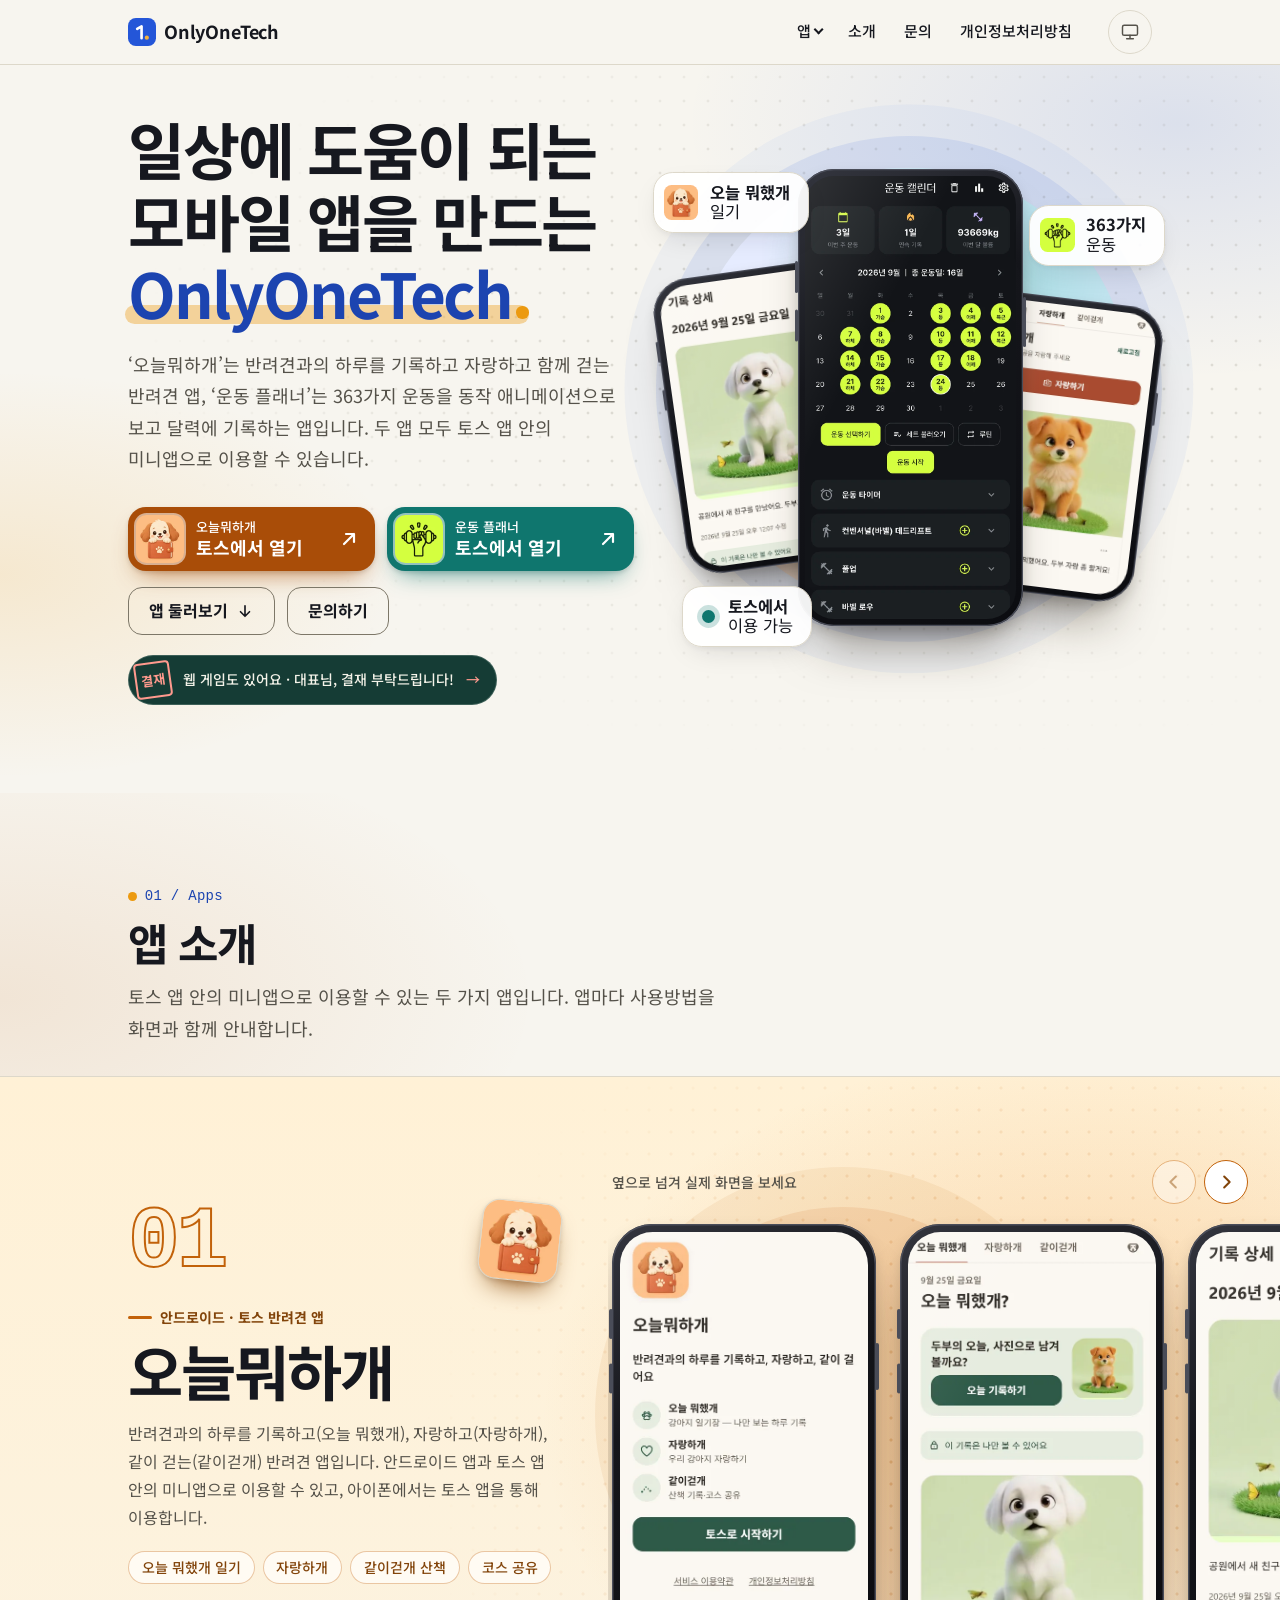
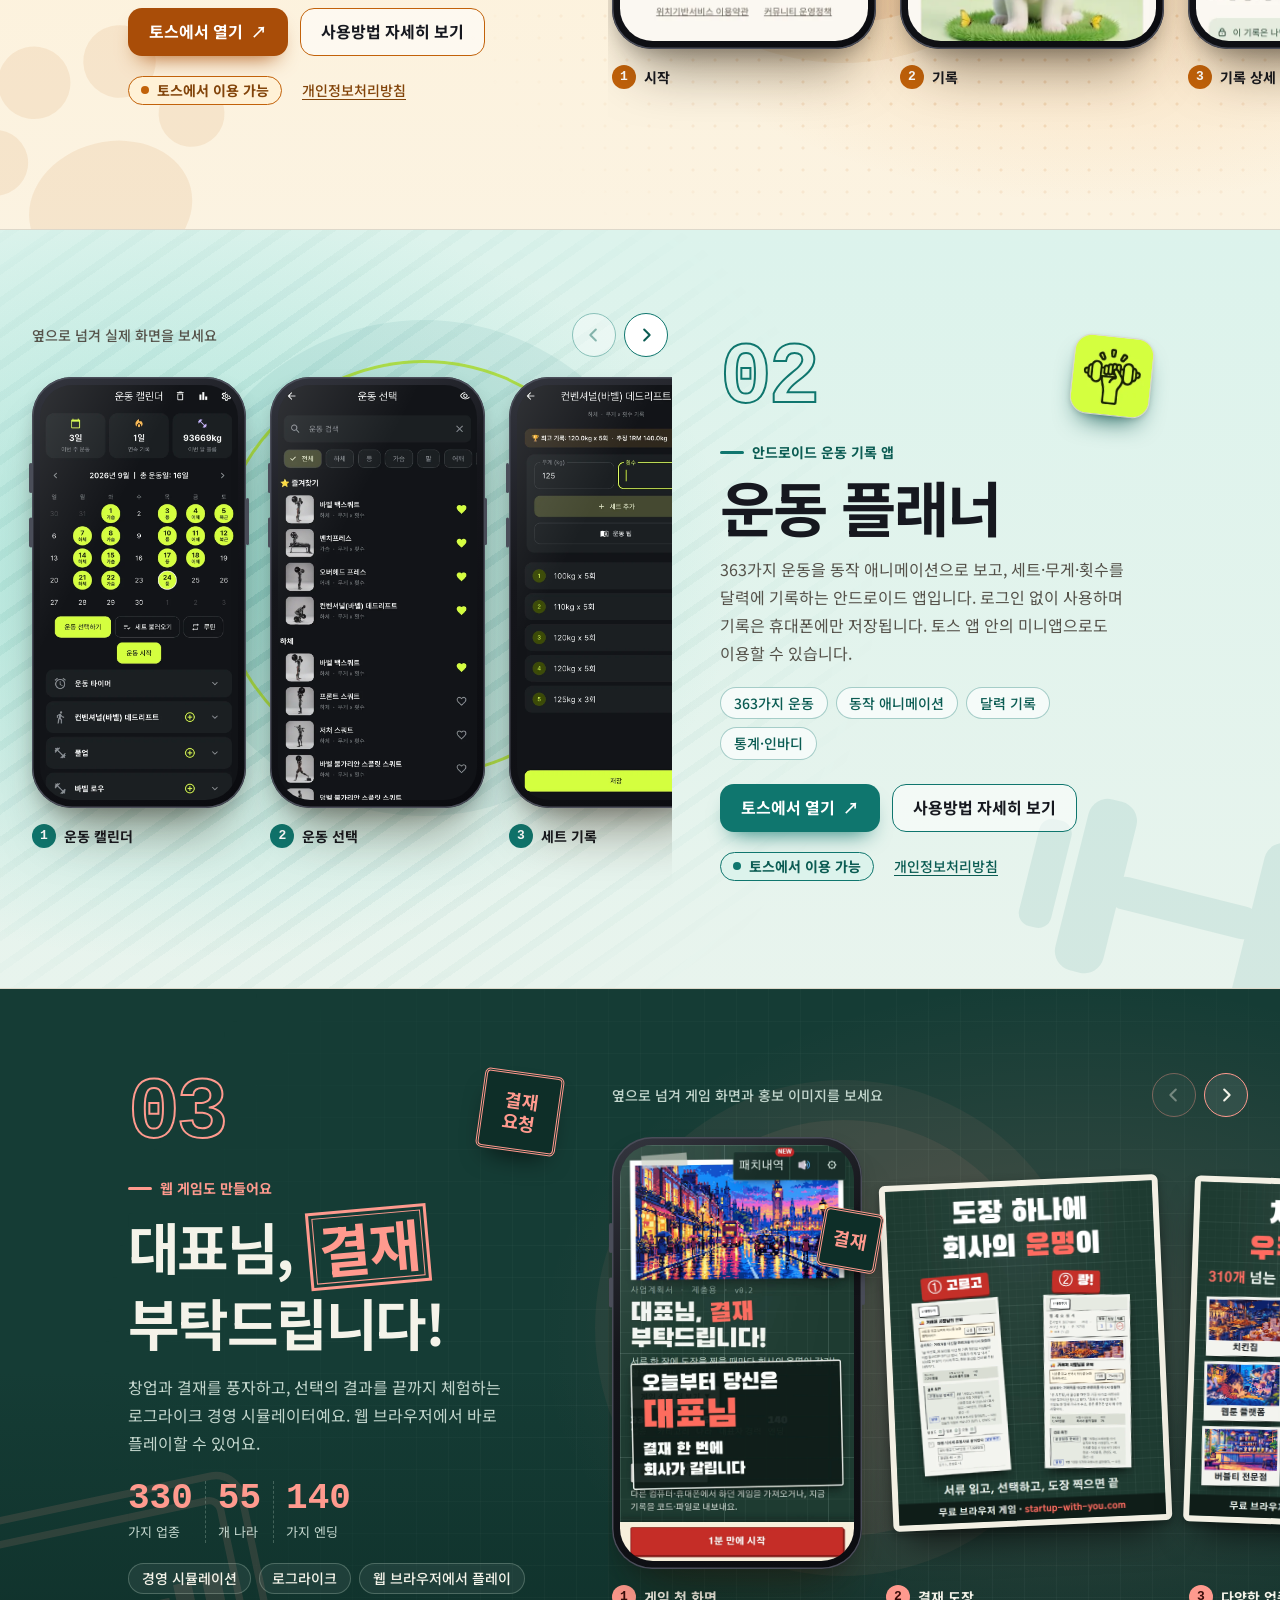
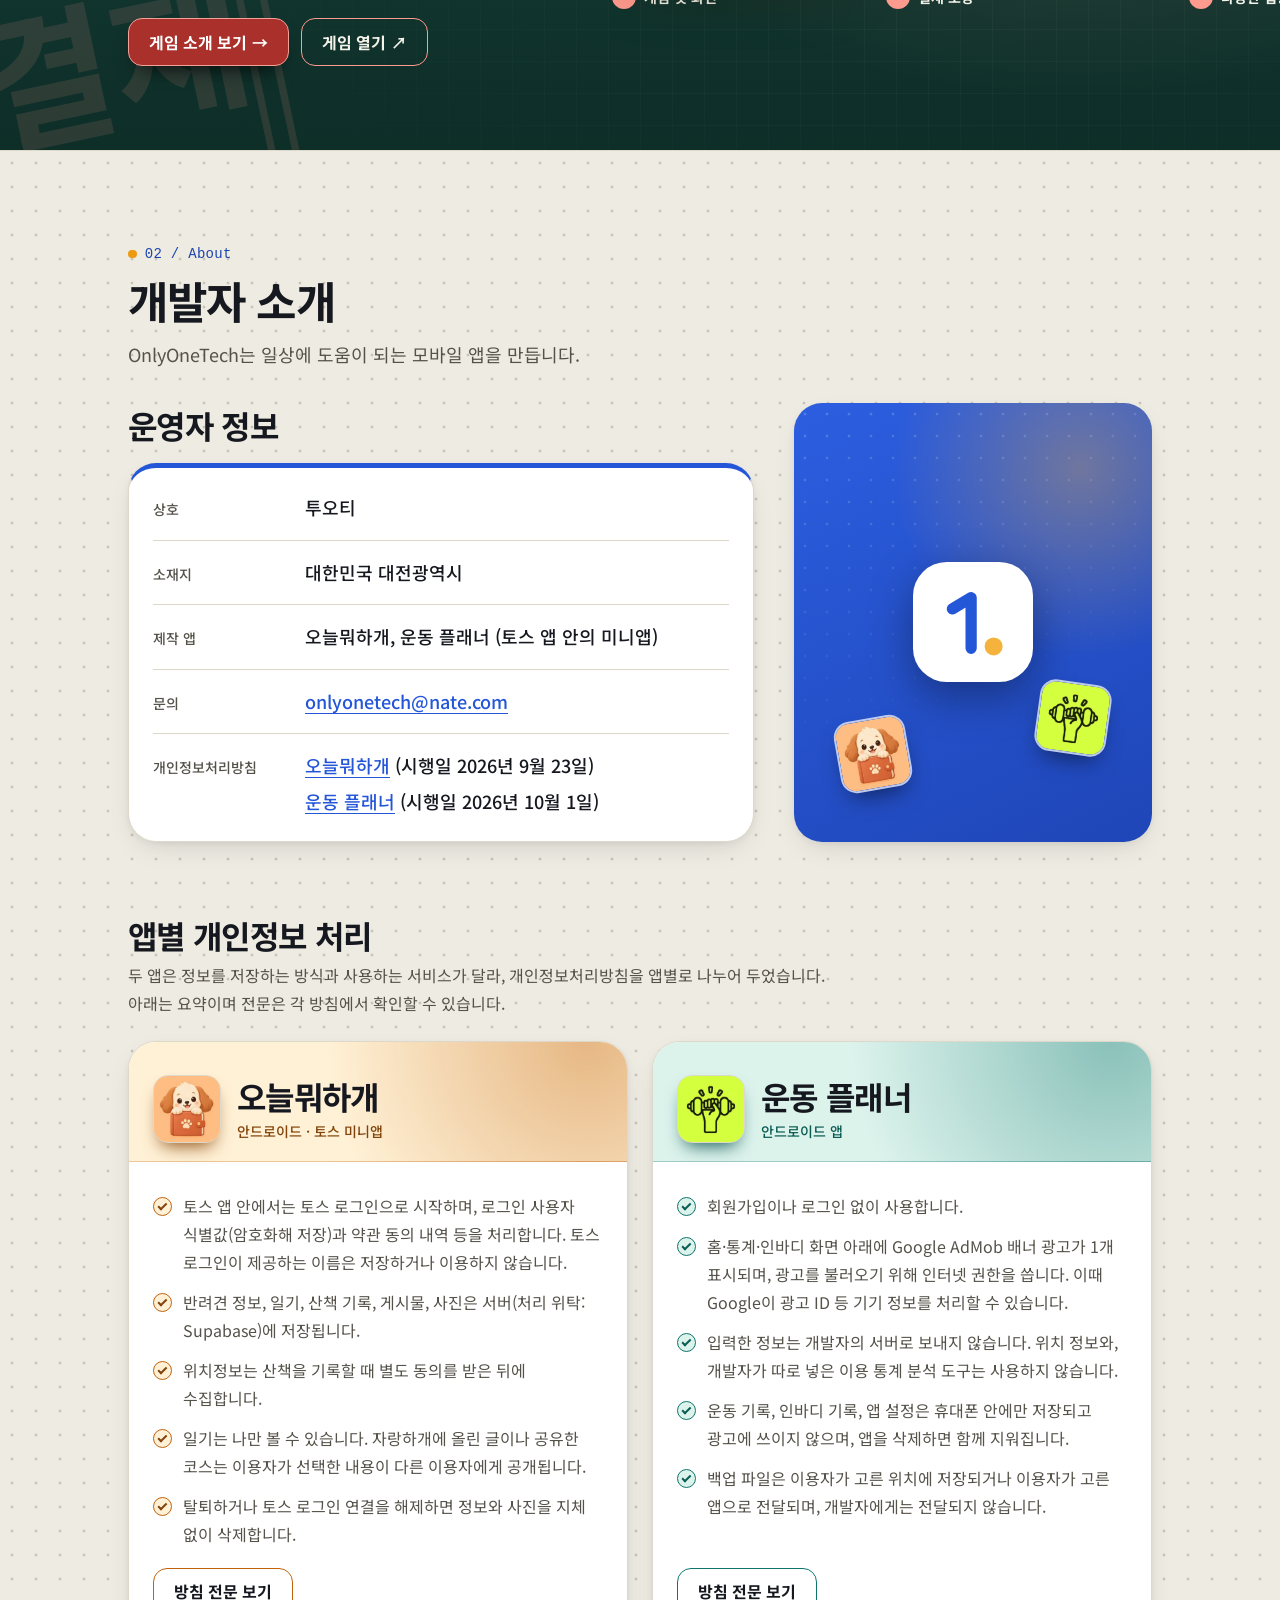
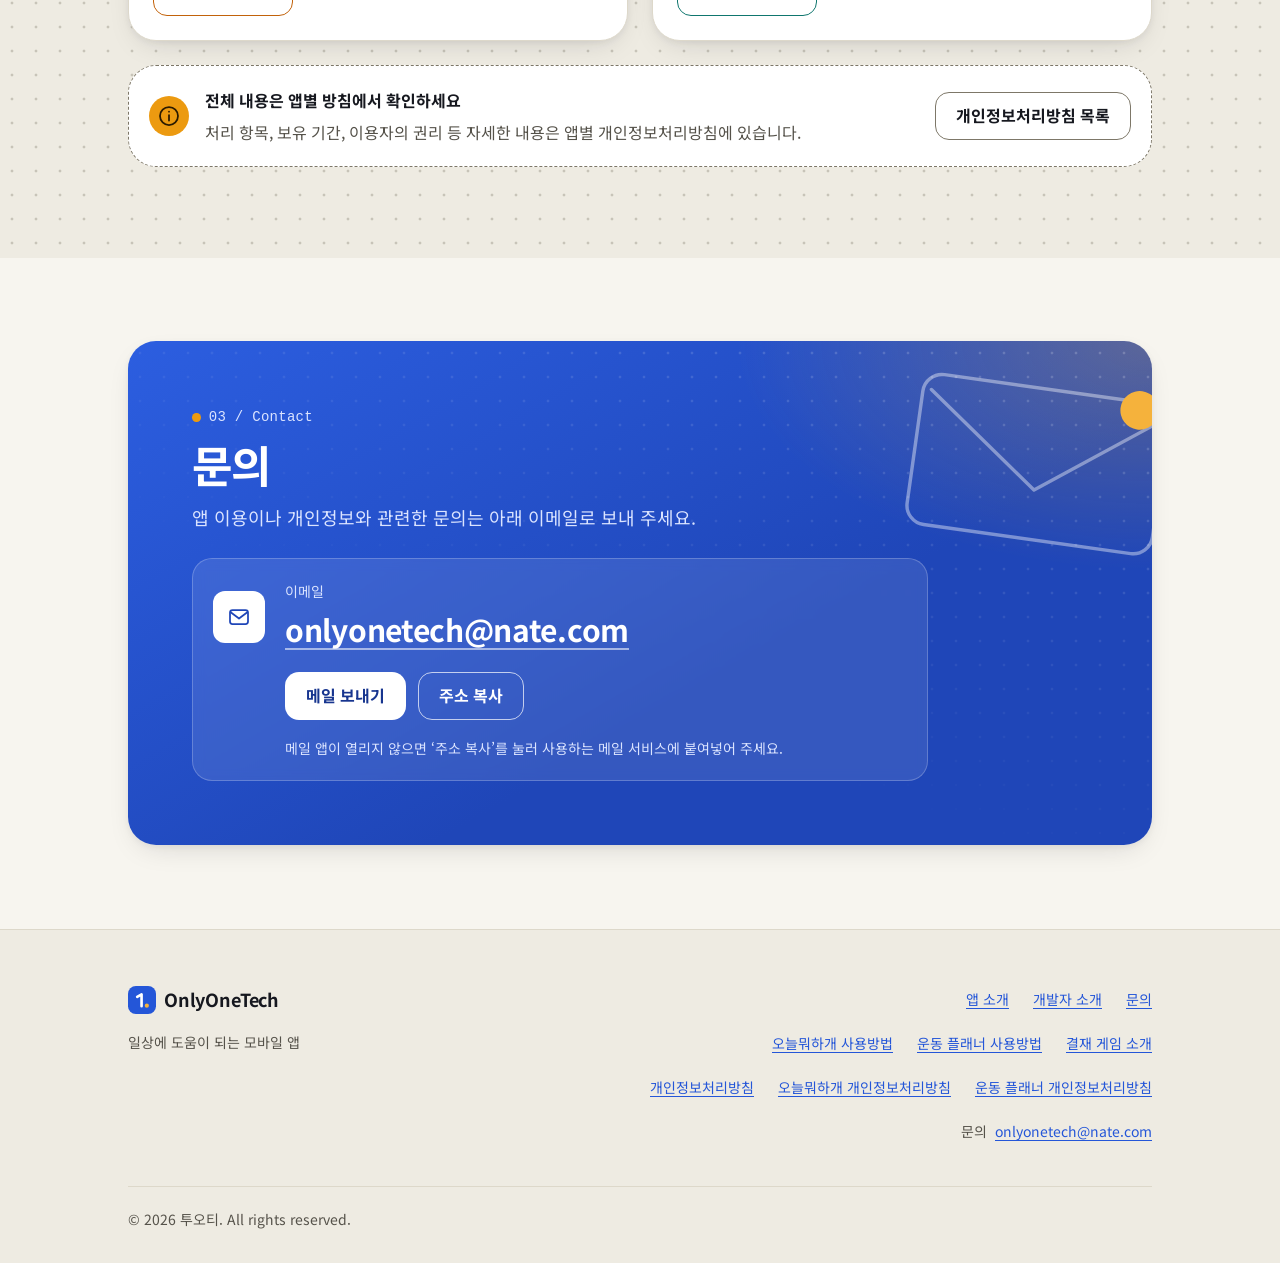
==== commit ffcc6d6c: "홈 게임 섹션을 앱 섹션과 같은 무대 문법으로 리디자인, 히어로 알약 제거 게임 섹션을 진녹색 전폭 무대로 만들고 휴대폰 목업 갤러리와 붉은 결재 도장 연출을 앱 섹션과 같은 구조" ====
--- a/index.html
+++ b/index.html
@@ -99,7 +99,6 @@
     <div class="container hm-hero__inner">
 
       <div class="hm-hero__head">
-        <p class="hm-hero__eyebrow"><span class="hm-hero__eyebrow-dot" aria-hidden="true"></span>토스 앱 안의 미니앱으로 이용 가능</p>
         <h1 id="hero-title" class="hm-hero__title">일상에 도움이 되는 <span class="hm-hero__line">모바일 앱을 만드는</span> <span class="hm-hero__brand">OnlyOneTech</span></h1>
         <p class="hm-hero__lead">&lsquo;오늘뭐하개&rsquo;는 반려견과의 하루를 기록하고 자랑하고 함께 걷는 반려견 앱, &lsquo;운동 플래너&rsquo;는 363가지 운동을 동작 애니메이션으로 보고 달력에 기록하는 앱입니다. 두 앱 모두 토스 앱 안의 미니앱으로 이용할 수 있습니다.</p>
       </div>
@@ -334,37 +333,89 @@
       </div>
     </article>
 
-    <!-- 웹 게임: 카드 마크업은 그대로 (style.css의 .apps-game 규칙 재사용) -->
-    <div id="game" class="hm-game">
-      <div class="container">
-        <article class="apps-game" aria-labelledby="app-game">
-          <div class="apps-game__copy">
-            <p class="apps-game__kicker"><span class="apps-game__num" aria-hidden="true">03</span>웹 게임도 만들어요</p>
-            <h3 id="app-game" class="apps-game__title">대표님, <span class="apps-game__stamp">결재</span> 부탁드립니다!</h3>
-            <p class="apps-game__desc">창업과 결재를 풍자하고, 선택의 결과를 끝까지 체험하는 로그라이크 경영 시뮬레이터예요. 웹 브라우저에서 바로 플레이할 수 있어요.</p>
-            <ul class="apps-game__stats" role="list" aria-label="게임 규모">
-              <li><strong>330</strong><span>가지 업종</span></li>
-              <li><strong>55</strong><span>개 나라</span></li>
-              <li><strong>140</strong><span>가지 엔딩</span></li>
+    <!-- 웹 게임: 세 번째 앱 무대 (진녹색 책상 + 붉은 결재 도장). 갤러리는 위 앱 섹션과 같은 .hm-gal 문법 -->
+    <article id="game" class="hm-game" aria-labelledby="app-game">
+      <svg class="hm-game__deco" viewBox="0 0 120 120" aria-hidden="true" focusable="false"><rect x="5" y="5" width="110" height="110" rx="9"/><rect x="13" y="13" width="94" height="94" rx="4"/><text x="60" y="80" text-anchor="middle">결재</text></svg>
+      <div class="hm-game__inner">
+        <div class="hm-game__copy">
+          <div class="hm-game__id">
+            <span class="hm-game__num" aria-hidden="true">03</span>
+            <span class="hm-game__seal" aria-hidden="true">결재<br>요청</span>
+          </div>
+          <p class="hm-game__tagline">웹 게임도 만들어요</p>
+          <h3 id="app-game" class="hm-game__title">대표님, <span class="hm-game__stamp">결재</span> 부탁드립니다!</h3>
+          <p class="hm-game__desc">창업과 결재를 풍자하고, 선택의 결과를 끝까지 체험하는 로그라이크 경영 시뮬레이터예요. 웹 브라우저에서 바로 플레이할 수 있어요.</p>
+          <ul class="hm-game__stats" role="list" aria-label="게임 규모">
+            <li><strong>330</strong><span>가지 업종</span></li>
+            <li><strong>55</strong><span>개 나라</span></li>
+            <li><strong>140</strong><span>가지 엔딩</span></li>
+          </ul>
+          <ul class="hm-game__tags" role="list" aria-label="게임 분류">
+            <li>경영 시뮬레이션</li>
+            <li>로그라이크</li>
+            <li>웹 브라우저에서 플레이</li>
+          </ul>
+          <div class="hm-game__actions">
+            <a class="btn hm-game__btn" href="startup-intro.html" aria-label="대표님, 결재 부탁드립니다! 게임 소개 보기">게임 소개 보기<span aria-hidden="true"> →</span></a>
+            <a class="btn hm-game__btn hm-game__btn--ghost" href="https://startup-with-you.com/" target="_blank" rel="noopener">게임 열기<span aria-hidden="true"> ↗</span><span class="visually-hidden"> (새 창)</span></a>
+          </div>
+        </div>
+
+        <div class="hm-gal hm-gal--game">
+          <div class="hm-gal__bar">
+            <p class="hm-gal__hint" aria-hidden="true">옆으로 넘겨 게임 화면과 홍보 이미지를 보세요</p>
+            <div class="hm-gal__nav" data-hm-nav hidden>
+              <button type="button" class="hm-gal__btn" data-hm-dir="-1" aria-controls="gal-game" aria-label="결재 게임 이전 화면"><svg viewBox="0 0 24 24" aria-hidden="true" focusable="false"><path d="m14 6-6 6 6 6"/></svg></button>
+              <button type="button" class="hm-gal__btn" data-hm-dir="1" aria-controls="gal-game" aria-label="결재 게임 다음 화면"><svg viewBox="0 0 24 24" aria-hidden="true" focusable="false"><path d="m10 6 6 6-6 6"/></svg></button>
+            </div>
+          </div>
+          <div class="hm-gal__scroll" id="gal-game" role="region" aria-label="결재 게임 화면과 홍보 이미지 갤러리, 좌우로 스크롤" tabindex="0">
+            <ul class="hm-gal__track" role="list">
+              <li class="hm-shot hm-shot--game">
+                <figure>
+                  <div class="hm-shot__media">
+                    <div class="hm-phone"><span class="hm-phone__screen"><img src="img/game-ingame-title.webp" width="1080" height="1920" loading="lazy" decoding="async" alt="게임 첫 화면. 위에 런던 거리 픽셀아트 사진이 붙어 있고, &lsquo;대표님, 결재 부탁드립니다!&rsquo; 제목, &lsquo;오늘부터 당신은 대표님, 결재 한 번에 회사가 갈립니다&rsquo; 안내창, 아래에 &lsquo;1분 만에 시작&rsquo; 버튼이 보여요."></span><span class="hm-game__imprint" aria-hidden="true">결재</span></div>
+                  </div>
+                  <figcaption><span class="hm-shot__n" aria-hidden="true">1</span>게임 첫 화면</figcaption>
+                </figure>
+              </li>
+              <li class="hm-shot hm-shot--game">
+                <figure>
+                  <div class="hm-shot__media">
+                    <img class="hm-paper hm-paper--tilt-l" src="img/game-promo-stamp.webp" width="1080" height="1350" loading="lazy" decoding="async" alt="&lsquo;도장 하나에 회사의 운명이&rsquo; 홍보 이미지. &lsquo;① 고르고&rsquo;, &lsquo;② 쾅!&rsquo; 단계 아래에 결재 요청서 화면 두 장이 있고, 결재 요청서에는 담당·팀장·대표 결재 칸과 붉은 도장이 보여요.">
+                  </div>
+                  <figcaption><span class="hm-shot__n" aria-hidden="true">2</span>결재 도장</figcaption>
+                </figure>
+              </li>
+              <li class="hm-shot hm-shot--game">
+                <figure>
+                  <div class="hm-shot__media">
+                    <img class="hm-paper hm-paper--tilt-r" src="img/game-promo-industries.webp" width="1080" height="1350" loading="lazy" decoding="async" alt="&lsquo;치킨집부터 우주 로켓까지&rsquo; 홍보 이미지. 치킨집, 카페, 동네 빵집, 웹툰 플랫폼, 아이돌 기획사, 게임 스튜디오, 버블티 전문점, AI 스타트업, 우주 로켓 업종이 픽셀아트 사진 아홉 장으로 나와요.">
+                  </div>
+                  <figcaption><span class="hm-shot__n" aria-hidden="true">3</span>다양한 업종</figcaption>
+                </figure>
+              </li>
+              <li class="hm-shot hm-shot--game">
+                <figure>
+                  <div class="hm-shot__media">
+                    <img class="hm-paper hm-paper--tilt-l" src="img/game-promo-odds.webp" width="1080" height="1350" loading="lazy" decoding="async" alt="&lsquo;성공 확률 10%, 도전하시겠습니까?&rsquo; 홍보 이미지. 동네 빵집 93%, 치킨집 73%, 꽃집 49%, 글램핑장 10%로 업종마다 성공 확률이 다르게 나와요.">
+                  </div>
+                  <figcaption><span class="hm-shot__n" aria-hidden="true">4</span>성공 확률</figcaption>
+                </figure>
+              </li>
+              <li class="hm-shot hm-shot--game">
+                <figure>
+                  <div class="hm-shot__media">
+                    <img class="hm-paper hm-paper--tall hm-paper--tilt-r" src="img/game-promo-story.webp" width="1080" height="1920" loading="lazy" decoding="async" alt="&lsquo;대표님, 결재 부탁드립니다!&rsquo; 세로 홍보 이미지. 결재 요청서 화면 아래에 &lsquo;무료 · 설치 없이 바로&rsquo; 문구와 startup-with-you.com 주소가 있어요.">
+                  </div>
+                  <figcaption><span class="hm-shot__n" aria-hidden="true">5</span>홍보 이미지</figcaption>
+                </figure>
+              </li>
             </ul>
-            <ul class="apps-game__tags" role="list" aria-label="게임 분류">
-              <li>경영 시뮬레이션</li>
-              <li>로그라이크</li>
-              <li>웹 브라우저에서 플레이</li>
-            </ul>
-            <div class="apps-game__actions">
-              <a class="apps-game__btn" href="startup-intro.html" aria-label="대표님, 결재 부탁드립니다! 게임 소개 보기">게임 소개 보기<span aria-hidden="true"> →</span></a>
-              <a class="apps-game__link" href="https://startup-with-you.com/" target="_blank" rel="noopener">게임 열기<span aria-hidden="true"> ↗</span><span class="visually-hidden"> (새 창)</span></a>
-            </div>
-          </div>
-          <figure class="apps-game__visual">
-            <img class="apps-game__paper apps-game__paper--back" src="img/game-promo-industries.webp" width="1080" height="1350" loading="lazy" decoding="async" alt="">
-            <img class="apps-game__paper apps-game__paper--front" src="img/game-promo-stamp.webp" width="1080" height="1350" loading="lazy" decoding="async" alt="'도장 하나에 회사의 운명이' 홍보 이미지. '① 고르고', '② 쾅!' 단계 아래에 결재 요청서 화면 두 장이 있고, 결재 요청서에는 담당·팀장·대표 결재 칸과 붉은 도장이 보여요.">
-            <span class="apps-game__seal" aria-hidden="true">결재<br>요청</span>
-          </figure>
-        </article>
-      </div>
-    </div>
+          </div>
+        </div>
+      </div>
+    </article>
   </section>
 
   <!-- ===== 개발자 소개 ===== -->
@@ -402,7 +453,6 @@
                 <ul class="info-list__links" role="list">
                   <li><a href="privacy-ohneul.html">오늘뭐하개</a> (시행일 2026년 9월 23일)</li>
                   <li><a href="privacy-workout.html">운동 플래너</a> (시행일 2026년 10월 1일)</li>
-                  <li><a href="https://startup-with-you.com/privacy.html" target="_blank" rel="noopener">결재 게임<span class="visually-hidden"> (게임 사이트, 새 창)</span></a> (시행일 2026년 10월 28일)</li>
                 </ul>
               </dd>
             </div>
@@ -423,7 +473,7 @@
 
       <div class="about-block">
         <h3 class="about-block__title">앱별 개인정보 처리</h3>
-        <p class="about-block__lead">두 앱과 웹 게임은 정보를 저장하는 방식과 사용하는 서비스가 달라, 개인정보처리방침을 서비스별로 나누어 두었습니다. 아래는 요약이며 전문은 각 방침에서 확인할 수 있습니다.</p>
+        <p class="about-block__lead">두 앱은 정보를 저장하는 방식과 사용하는 서비스가 달라, 개인정보처리방침을 앱별로 나누어 두었습니다. 아래는 요약이며 전문은 각 방침에서 확인할 수 있습니다.</p>
         <ul class="privacy-grid" role="list">
           <li>
             <article class="privacy-card accent--today" aria-labelledby="pv-today">
@@ -463,31 +513,13 @@
               <a class="btn btn--ghost" href="privacy-workout.html" aria-label="운동 플래너 개인정보처리방침 전문 보기">방침 전문 보기</a>
             </article>
           </li>
-          <li>
-            <article class="privacy-card accent--game" aria-labelledby="pv-game">
-              <div class="privacy-card__head">
-                <span class="app-icon app-icon--md app-icon--game" aria-hidden="true">결</span>
-                <div>
-                  <h4 id="pv-game" class="privacy-card__name">대표님, 결재 부탁드립니다!</h4>
-                  <p class="privacy-card__kind">웹 게임</p>
-                </div>
-              </div>
-              <ul class="check-list" role="list">
-                <li>실명·이메일·전화번호 같은 연락처를 입력받지 않으며, 닉네임은 선택 사항입니다.</li>
-                <li>게임 진행 저장은 이용자 기기의 브라우저(localStorage)에만 남고, 자체 쿠키는 쓰지 않습니다.</li>
-                <li>설정이 켜져 있으면 익명 또는 닉네임이 포함된 요약 통계와 오류 종류를 보내며, 설정에서 끌 수 있습니다.</li>
-                <li>사이트를 열 때 호스팅(Cloudflare)과 글꼴(Google Fonts) 서버에 접속 정보(IP 주소 등)가 전달되고, 광고가 게재되면 Google AdSense가 쿠키·광고 식별자를 사용할 수 있습니다.</li>
-              </ul>
-              <a class="btn btn--ghost" href="https://startup-with-you.com/privacy.html" target="_blank" rel="noopener" aria-label="결재 게임 개인정보처리방침 전문 보기 (게임 사이트, 새 창)">방침 전문 보기<span class="visually-hidden"> (게임 사이트, 새 창)</span></a>
-            </article>
-          </li>
         </ul>
 
         <div class="notice">
           <span class="notice__icon" aria-hidden="true"><svg viewBox="0 0 24 24" focusable="false"><circle cx="12" cy="12" r="9"/><path d="M12 11v5.5M12 7.6v.1"/></svg></span>
           <div class="notice__body">
-            <p class="notice__title">전체 내용은 서비스별 방침에서 확인하세요</p>
-            <p class="notice__text">처리 항목, 보유 기간, 이용자의 권리 등 자세한 내용은 서비스별 개인정보처리방침에 있습니다.</p>
+            <p class="notice__title">전체 내용은 앱별 방침에서 확인하세요</p>
+            <p class="notice__text">처리 항목, 보유 기간, 이용자의 권리 등 자세한 내용은 앱별 개인정보처리방침에 있습니다.</p>
           </div>
           <a class="btn btn--ghost notice__btn" href="privacy.html">개인정보처리방침 목록</a>
         </div>
@@ -551,7 +583,6 @@
             <li><a href="privacy.html">개인정보처리방침</a></li>
             <li><a href="privacy-ohneul.html">오늘뭐하개 개인정보처리방침</a></li>
             <li><a href="privacy-workout.html">운동 플래너 개인정보처리방침</a></li>
-            <li><a href="https://startup-with-you.com/privacy.html" target="_blank" rel="noopener">결재 게임 개인정보처리방침<span class="visually-hidden"> (새 창)</span></a></li>
           </ul>
         </nav>
         <p class="site-footer__contact">문의 <a href="mailto:onlyonetech@nate.com">onlyonetech@nate.com</a></p>
--- a/home.css
+++ b/home.css
@@ -572,14 +572,7 @@
   .hm-shot--fit .hm-phone { width: 13.4rem; }
 }
 
-/* ---------- 6. Game zone: the card itself is untouched (style.css .apps-game) ---------- */
-.hm-game {
-  padding-block: clamp(3rem, 2rem + 4vw, 5.5rem);
-  border-top: 1px solid var(--color-border);
-  background:
-    radial-gradient(60rem 20rem at 50% 45%, rgb(21 60 53 / 0.13), transparent 70%),
-    var(--color-bg);
-}
+/* ---------- 6. Game stage: see the "Home game" block at the end of this file ---------- */
 
 /* ---------- 7. About ---------- */
 .hm-about {
@@ -766,3 +759,232 @@
   .hm-hero__stage, .hm-gal__bar, .hm-app__deco { display: none !important; }
   .hm-contact__panel { background: #fff; color: #000; box-shadow: none; border: 1px solid #000; }
 }
+
+/* ==========================================================================
+   Home game
+   Third stage of the showcase: the approval game's dark-green desk (grid
+   lines) with its red "결재" stamp. Same grammar as .hm-app: full-bleed stage,
+   copy + .hm-gal phone gallery. Always a dark surface, in light and dark mode.
+   ========================================================================== */
+.hm-game {
+  --g-desk: #153c35;
+  --g-desk-2: #0e2e28;
+  --g-ink: #f4f3e9;
+  --g-muted: #c3d6cd;
+  --g-seal: #ff9a8e;
+  --g-line: rgb(220 241 227 / 0.24);
+  --g-grid: rgb(220 241 227 / 0.06);
+  --g-btn: #aa302b;
+  --g-btn-hover: #8c2521;
+  --g-focus: #ffd29d;
+  /* variables the shared .hm-gal / .hm-shot rules read */
+  --card-accent: var(--g-seal);
+  --hm-on: #3a0d0a;
+  --hm-edge: max(var(--gutter), calc((100% - var(--container)) / 2 + var(--gutter)));
+  --gh: 21rem; /* height of the media row inside the gallery */
+  position: relative;
+  isolation: isolate;
+  overflow: clip;
+  padding-block: clamp(3rem, 2rem + 4vw, 5.5rem);
+  border-top: 1px solid var(--color-border);
+  background-color: var(--g-desk);
+  background-image:
+    radial-gradient(48rem 32rem at 84% 46%, rgb(255 154 142 / 0.17), transparent 70%),
+    linear-gradient(180deg, transparent 50%, var(--g-desk-2));
+  color: var(--g-ink);
+}
+@media (prefers-color-scheme: dark) {
+  :root:not([data-theme="light"]) .hm-game { --g-desk: #0f2b26; --g-desk-2: #09201c; --g-grid: rgb(220 241 227 / 0.05); }
+}
+:root[data-theme="dark"] .hm-game { --g-desk: #0f2b26; --g-desk-2: #09201c; --g-grid: rgb(220 241 227 / 0.05); }
+
+.hm-game::before {
+  content: "";
+  position: absolute;
+  inset: 0;
+  z-index: -1;
+  background:
+    linear-gradient(var(--g-grid) 1px, transparent 1px) 0 0 / 32px 32px,
+    linear-gradient(90deg, var(--g-grid) 1px, transparent 1px) 0 0 / 32px 32px;
+  -webkit-mask-image: radial-gradient(75% 100% at 72% 50%, #000, transparent 88%);
+  mask-image: radial-gradient(75% 100% at 72% 50%, #000, transparent 88%);
+}
+.hm-game a:focus-visible,
+.hm-game button:focus-visible,
+.hm-game .hm-gal__scroll:focus-visible { outline-color: var(--g-focus); }
+
+/* faded stamp watermark, like the paw / dumbbell of the app stages */
+.hm-game__deco {
+  position: absolute;
+  z-index: -1;
+  left: -4rem;
+  bottom: -5.5rem;
+  width: 22rem;
+  height: 22rem;
+  fill: none;
+  stroke: var(--g-seal);
+  stroke-width: 2.5;
+  opacity: 0.12;
+  rotate: -12deg;
+}
+.hm-game__deco text { fill: var(--g-seal); stroke: none; font-size: 50px; font-weight: 700; }
+
+.hm-game__inner { display: grid; grid-template-columns: minmax(0, 1fr); gap: var(--space-8); min-width: 0; }
+.hm-game__copy { min-width: 0; padding-inline: var(--gutter); max-width: 42rem; }
+.hm-game__id { display: flex; align-items: flex-end; justify-content: space-between; gap: var(--space-4); margin-bottom: var(--space-5); max-width: 27rem; }
+.hm-game__num {
+  font-family: var(--font-mono);
+  font-size: clamp(3.5rem, 3rem + 3vw, 5.5rem);
+  font-weight: var(--fw-bold);
+  line-height: 0.85;
+  letter-spacing: -0.04em;
+  color: transparent;
+  -webkit-text-stroke: 2px var(--g-seal);
+}
+.hm-game__seal {
+  display: grid;
+  place-content: center;
+  width: 5rem;
+  height: 5rem;
+  border: 3px double var(--g-seal);
+  border-radius: 6px;
+  background: var(--g-desk-2);
+  color: var(--g-seal);
+  text-align: center;
+  font-size: var(--fs-md);
+  font-weight: var(--fw-bold);
+  line-height: 1.2;
+  box-shadow: 0 14px 26px -12px rgb(0 0 0 / 0.7);
+  rotate: 8deg;
+}
+.hm-game__tagline {
+  display: flex;
+  align-items: center;
+  gap: var(--space-2);
+  margin-bottom: var(--space-2);
+  font-size: var(--fs-sm);
+  font-weight: var(--fw-bold);
+  color: var(--g-seal);
+}
+.hm-game__tagline::before { content: ""; width: 1.5rem; height: 3px; border-radius: 3px; background: var(--g-seal); }
+.hm-game__title {
+  margin-bottom: var(--space-4);
+  font-size: clamp(2.25rem, 1.6rem + 3vw, 3.5rem);
+  font-weight: var(--fw-bold);
+  line-height: 1.25;
+  letter-spacing: -0.045em;
+  word-break: keep-all;
+  text-wrap: balance;
+  color: var(--g-ink);
+}
+.hm-game__stamp {
+  display: inline-block;
+  margin-inline: 0.05em;
+  padding: 0 0.14em 0.04em;
+  border: 3px solid currentColor;
+  outline: 1.5px solid currentColor;
+  outline-offset: -7px;
+  color: var(--g-seal);
+  letter-spacing: -0.04em;
+  transform: rotate(-5deg);
+}
+.hm-game__desc { max-width: 27rem; color: var(--g-muted); }
+
+.hm-game__stats { display: grid; grid-template-columns: repeat(3, auto); justify-content: start; gap: 0 var(--space-3); margin: var(--space-6) 0 0; padding: 0; list-style: none; }
+.hm-game__stats li { display: grid; gap: var(--space-1); }
+.hm-game__stats li + li { padding-left: var(--space-3); border-left: 1px dashed var(--g-line); }
+.hm-game__stats strong {
+  font-family: var(--font-mono);
+  font-size: clamp(1.75rem, 1.4rem + 1.4vw, 2.25rem);
+  font-weight: var(--fw-bold);
+  line-height: 1;
+  color: var(--g-seal);
+}
+.hm-game__stats span { font-size: var(--fs-xs); color: var(--g-muted); }
+
+.hm-game__tags { display: flex; flex-wrap: wrap; gap: var(--space-2); max-width: 27rem; margin: var(--space-5) 0 0; padding: 0; list-style: none; }
+.hm-game__tags li {
+  padding: 0.25rem 0.8rem;
+  border: 1px solid var(--g-line);
+  border-radius: var(--radius-pill);
+  background: rgb(255 255 255 / 0.06);
+  font-size: var(--fs-sm);
+  font-weight: var(--fw-medium);
+  line-height: 1.5;
+  color: var(--g-ink);
+}
+
+.hm-game__actions { display: flex; flex-wrap: wrap; gap: var(--space-3); margin-top: var(--space-6); }
+.hm-game .hm-game__btn {
+  border-color: #f3a098;
+  background: var(--g-btn);
+  color: #fff;
+  box-shadow: 0 12px 22px -12px #000;
+}
+.hm-game__btn > span[aria-hidden] { margin-left: 0.3em; }
+.hm-game .hm-game__btn:hover { background: var(--g-btn-hover); color: #fff; }
+.hm-game .hm-game__btn--ghost { border-color: var(--g-seal); background: transparent; color: var(--g-ink); box-shadow: none; }
+.hm-game .hm-game__btn--ghost:hover { background: rgb(255 154 142 / 0.16); color: #fff; }
+
+/* gallery on the dark desk */
+.hm-game .hm-gal__hint { color: var(--g-muted); }
+.hm-game .hm-gal__btn { background: rgb(255 255 255 / 0.08); color: var(--g-ink); }
+.hm-game .hm-shot figcaption { color: var(--g-ink); }
+.hm-gal--game::before { background: color-mix(in srgb, var(--g-seal) 13%, transparent); box-shadow: 0 0 0 2.5em color-mix(in srgb, var(--g-seal) 6%, transparent); }
+
+.hm-shot__media { position: relative; display: grid; place-items: center; height: var(--gh); }
+.hm-shot--game .hm-phone { width: calc((var(--gh) - 1rem) * 0.5625 + 1rem); }
+.hm-game__imprint {
+  position: absolute;
+  z-index: 2;
+  top: 17%;
+  right: -1.1rem;
+  display: grid;
+  place-items: center;
+  width: 3.75rem;
+  height: 3.75rem;
+  border: 3px double var(--g-seal);
+  border-radius: 6px;
+  background: var(--g-desk-2);
+  color: var(--g-seal);
+  font-size: var(--fs-md);
+  font-weight: var(--fw-bold);
+  box-shadow: 0 10px 18px -8px rgb(0 0 0 / 0.7);
+  rotate: 10deg;
+}
+.hm-paper {
+  display: block;
+  width: auto;
+  height: calc(var(--gh) * 0.8);
+  border: 0.4rem solid #f3f0e4;
+  border-radius: 6px;
+  box-shadow: 0 22px 36px -14px rgb(0 0 0 / 0.7), 0 3px 8px rgb(0 0 0 / 0.3);
+}
+.hm-paper--tall { height: calc(var(--gh) * 0.94); }
+.hm-paper--tilt-l { rotate: -2.5deg; }
+.hm-paper--tilt-r { rotate: 2deg; }
+
+@media (min-width: 48em) {
+  .hm-game { --gh: 25rem; }
+}
+@media (min-width: 64em) {
+  .hm-game { --gh: 27rem; }
+  .hm-game__inner { grid-template-columns: minmax(0, 27rem) minmax(0, 1fr); column-gap: var(--space-12); align-items: center; padding-left: var(--hm-edge); padding-right: 0; }
+  .hm-game__copy { padding-inline: 0; max-width: none; }
+  .hm-game__id { margin-bottom: var(--space-6); }
+}
+
+@media (prefers-reduced-motion: no-preference) {
+  .hm-game__btn { transition: background-color var(--dur) var(--ease), transform var(--dur) var(--ease); }
+  .hm-game__btn:hover { transform: translateY(-2px); }
+  .hm-paper { transition: transform 250ms var(--ease); }
+  .hm-shot--game:hover .hm-paper { transform: translateY(-6px); }
+  .hm-game__seal { transition: rotate 250ms var(--ease); }
+  .hm-game:hover .hm-game__seal { rotate: 2deg; }
+}
+
+@media print {
+  .hm-game { background: #fff; color: #000; border-top: 1px solid #000; }
+  .hm-game *, .hm-game *::before, .hm-game *::after { color: #000 !important; border-color: #000 !important; -webkit-text-stroke-color: #000 !important; }
+  .hm-game::before, .hm-game__deco, .hm-gal--game, .hm-game__seal { display: none !important; }
+}
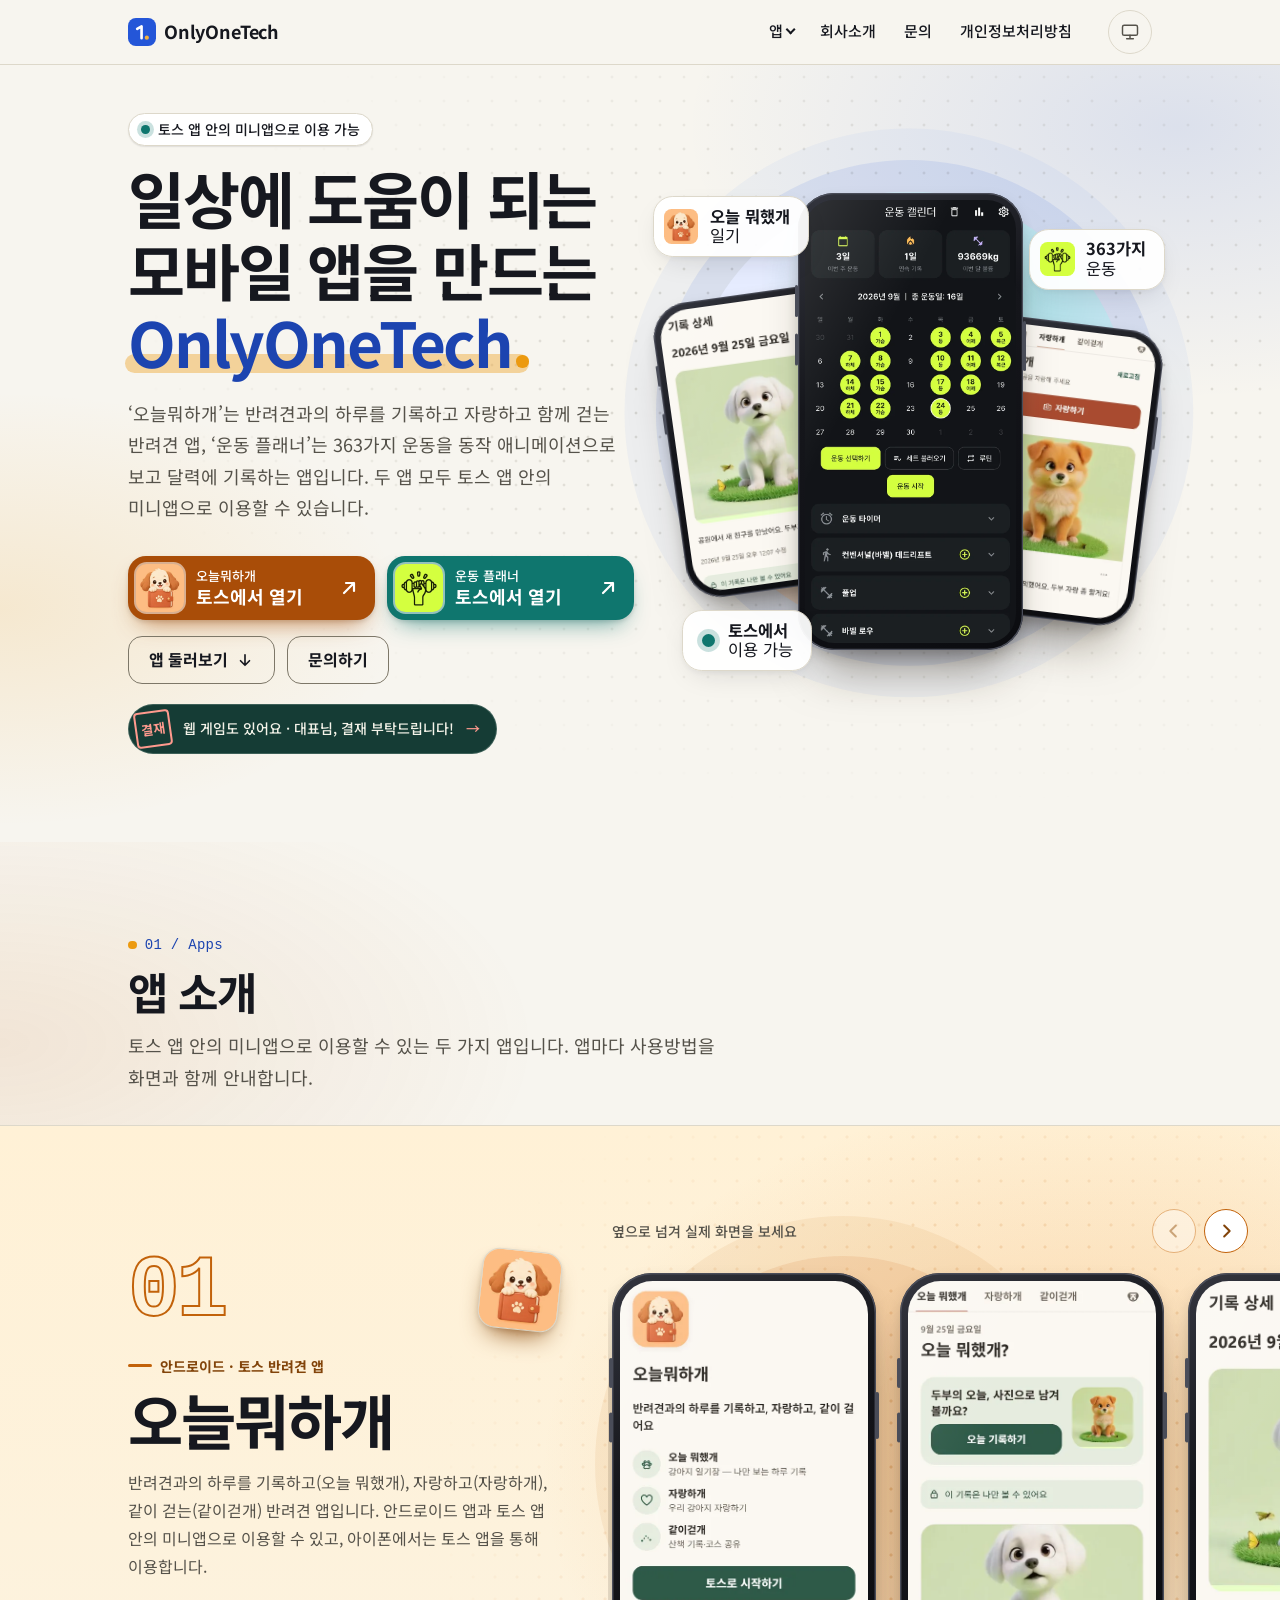
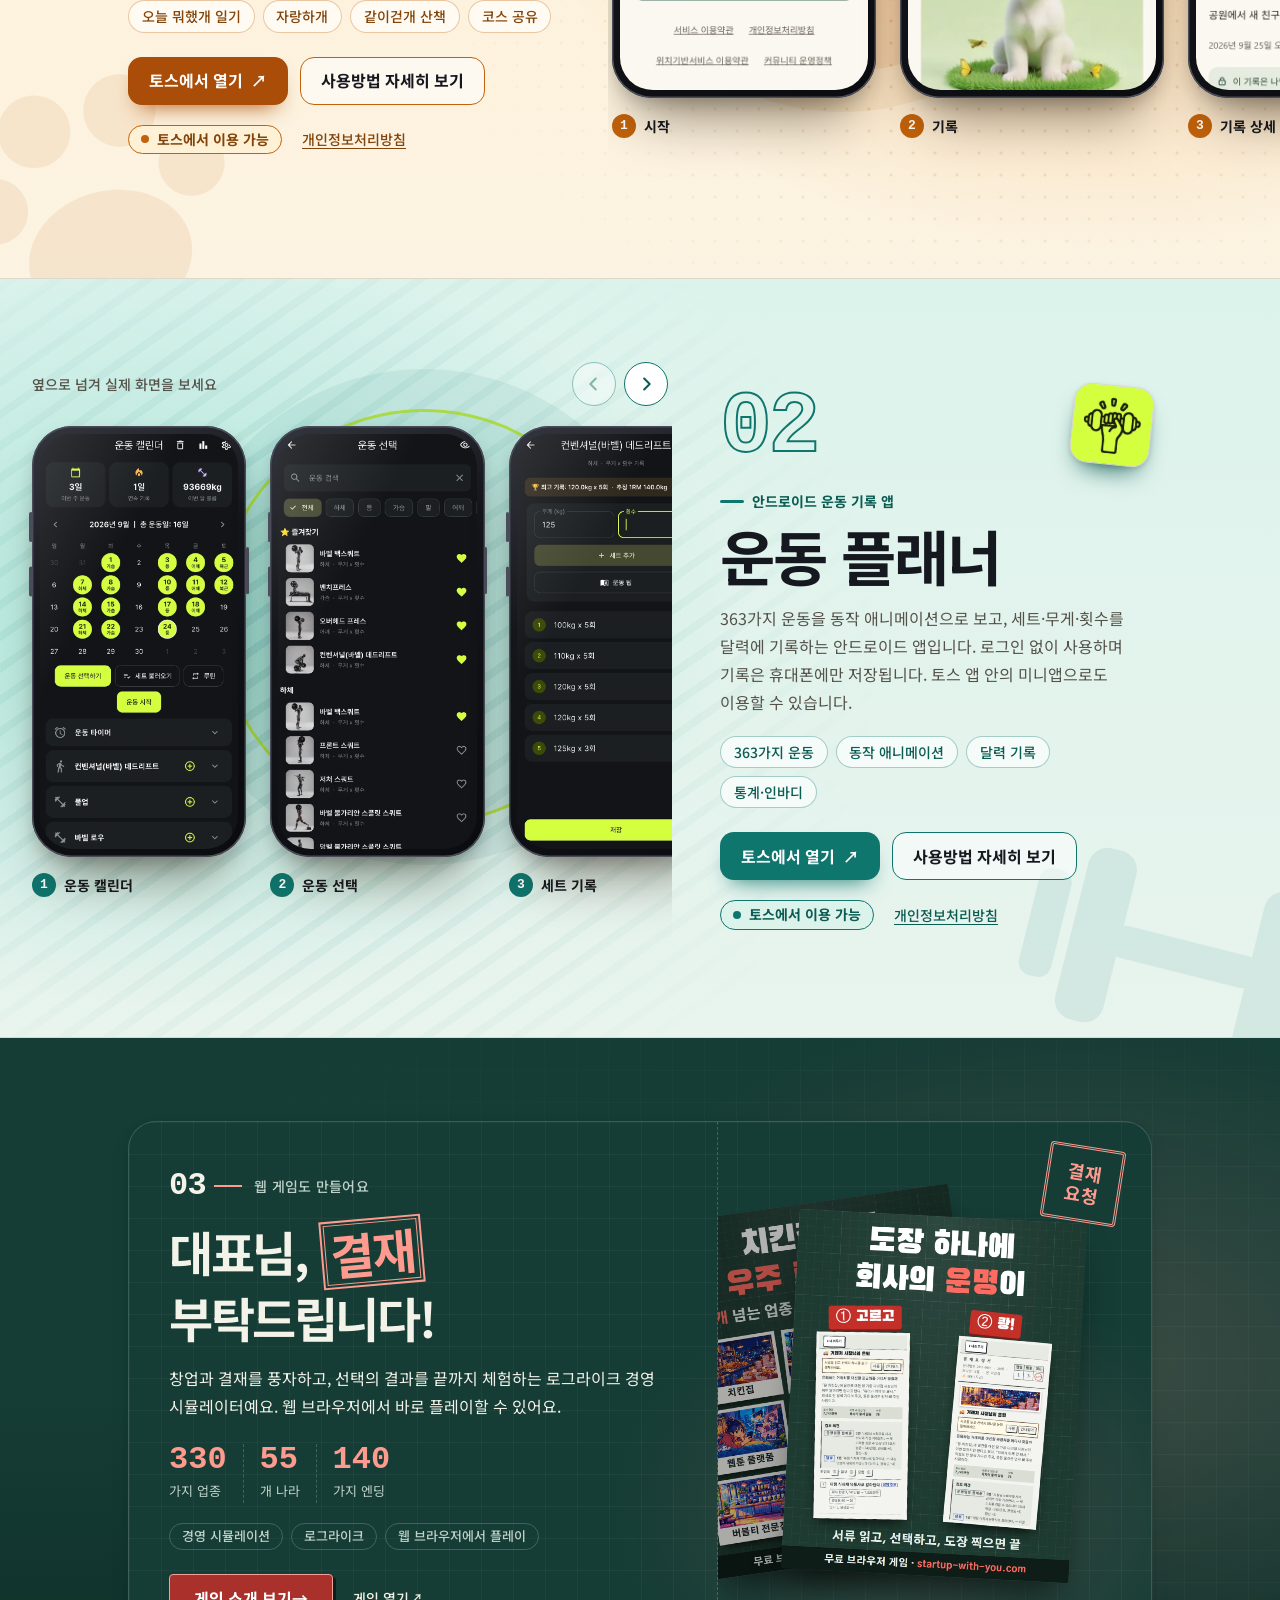
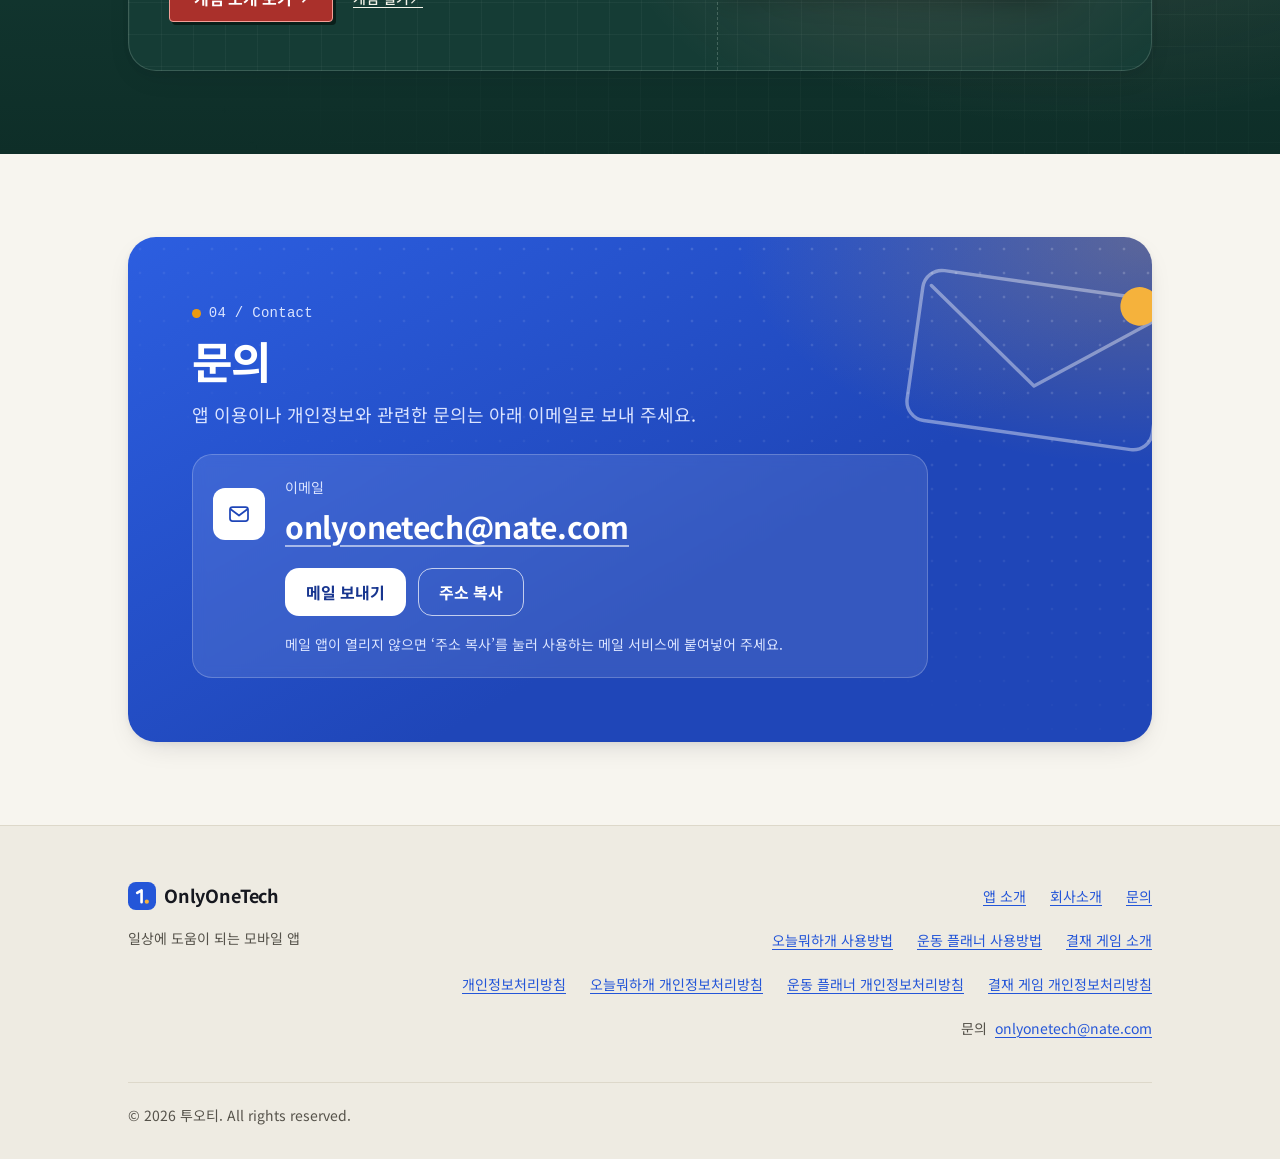
==== commit fb467cea: "회사소개 페이지 추가, 홈의 개발자 소개와 방침 요약 제거 사업자등록증 기준으로 공개를 승인한 항목(상호, 개인사업자, 개업일, 소재지 구 단위, 등록 업종)만 담은 company" ====
--- a/index.html
+++ b/index.html
@@ -59,7 +59,7 @@
           <a href="#apps" data-subnav-link>앱</a>
           <button type="button" class="site-nav__toggle" aria-expanded="false" aria-controls="site-subnav" hidden>앱</button>
         </li>
-        <li><a href="#about">소개</a></li>
+        <li><a href="company.html">회사소개</a></li>
         <li><a href="#contact">문의</a></li>
         <li><a href="privacy.html">개인정보처리방침</a></li>
       </ul>
@@ -99,6 +99,7 @@
     <div class="container hm-hero__inner">
 
       <div class="hm-hero__head">
+        <p class="hm-hero__eyebrow"><span class="hm-hero__eyebrow-dot" aria-hidden="true"></span>토스 앱 안의 미니앱으로 이용 가능</p>
         <h1 id="hero-title" class="hm-hero__title">일상에 도움이 되는 <span class="hm-hero__line">모바일 앱을 만드는</span> <span class="hm-hero__brand">OnlyOneTech</span></h1>
         <p class="hm-hero__lead">&lsquo;오늘뭐하개&rsquo;는 반려견과의 하루를 기록하고 자랑하고 함께 걷는 반려견 앱, &lsquo;운동 플래너&rsquo;는 363가지 운동을 동작 애니메이션으로 보고 달력에 기록하는 앱입니다. 두 앱 모두 토스 앱 안의 미니앱으로 이용할 수 있습니다.</p>
       </div>
@@ -333,196 +334,35 @@
       </div>
     </article>
 
-    <!-- 웹 게임: 세 번째 앱 무대 (진녹색 책상 + 붉은 결재 도장). 갤러리는 위 앱 섹션과 같은 .hm-gal 문법 -->
-    <article id="game" class="hm-game" aria-labelledby="app-game">
-      <svg class="hm-game__deco" viewBox="0 0 120 120" aria-hidden="true" focusable="false"><rect x="5" y="5" width="110" height="110" rx="9"/><rect x="13" y="13" width="94" height="94" rx="4"/><text x="60" y="80" text-anchor="middle">결재</text></svg>
-      <div class="hm-game__inner">
-        <div class="hm-game__copy">
-          <div class="hm-game__id">
-            <span class="hm-game__num" aria-hidden="true">03</span>
-            <span class="hm-game__seal" aria-hidden="true">결재<br>요청</span>
-          </div>
-          <p class="hm-game__tagline">웹 게임도 만들어요</p>
-          <h3 id="app-game" class="hm-game__title">대표님, <span class="hm-game__stamp">결재</span> 부탁드립니다!</h3>
-          <p class="hm-game__desc">창업과 결재를 풍자하고, 선택의 결과를 끝까지 체험하는 로그라이크 경영 시뮬레이터예요. 웹 브라우저에서 바로 플레이할 수 있어요.</p>
-          <ul class="hm-game__stats" role="list" aria-label="게임 규모">
-            <li><strong>330</strong><span>가지 업종</span></li>
-            <li><strong>55</strong><span>개 나라</span></li>
-            <li><strong>140</strong><span>가지 엔딩</span></li>
-          </ul>
-          <ul class="hm-game__tags" role="list" aria-label="게임 분류">
-            <li>경영 시뮬레이션</li>
-            <li>로그라이크</li>
-            <li>웹 브라우저에서 플레이</li>
-          </ul>
-          <div class="hm-game__actions">
-            <a class="btn hm-game__btn" href="startup-intro.html" aria-label="대표님, 결재 부탁드립니다! 게임 소개 보기">게임 소개 보기<span aria-hidden="true"> →</span></a>
-            <a class="btn hm-game__btn hm-game__btn--ghost" href="https://startup-with-you.com/" target="_blank" rel="noopener">게임 열기<span aria-hidden="true"> ↗</span><span class="visually-hidden"> (새 창)</span></a>
-          </div>
-        </div>
-
-        <div class="hm-gal hm-gal--game">
-          <div class="hm-gal__bar">
-            <p class="hm-gal__hint" aria-hidden="true">옆으로 넘겨 게임 화면과 홍보 이미지를 보세요</p>
-            <div class="hm-gal__nav" data-hm-nav hidden>
-              <button type="button" class="hm-gal__btn" data-hm-dir="-1" aria-controls="gal-game" aria-label="결재 게임 이전 화면"><svg viewBox="0 0 24 24" aria-hidden="true" focusable="false"><path d="m14 6-6 6 6 6"/></svg></button>
-              <button type="button" class="hm-gal__btn" data-hm-dir="1" aria-controls="gal-game" aria-label="결재 게임 다음 화면"><svg viewBox="0 0 24 24" aria-hidden="true" focusable="false"><path d="m10 6 6 6-6 6"/></svg></button>
+    <!-- 웹 게임: 카드 마크업은 그대로 (style.css의 .apps-game 규칙 재사용) -->
+    <div id="game" class="hm-game">
+      <div class="container">
+        <article class="apps-game" aria-labelledby="app-game">
+          <div class="apps-game__copy">
+            <p class="apps-game__kicker"><span class="apps-game__num" aria-hidden="true">03</span>웹 게임도 만들어요</p>
+            <h3 id="app-game" class="apps-game__title">대표님, <span class="apps-game__stamp">결재</span> 부탁드립니다!</h3>
+            <p class="apps-game__desc">창업과 결재를 풍자하고, 선택의 결과를 끝까지 체험하는 로그라이크 경영 시뮬레이터예요. 웹 브라우저에서 바로 플레이할 수 있어요.</p>
+            <ul class="apps-game__stats" role="list" aria-label="게임 규모">
+              <li><strong>330</strong><span>가지 업종</span></li>
+              <li><strong>55</strong><span>개 나라</span></li>
+              <li><strong>140</strong><span>가지 엔딩</span></li>
+            </ul>
+            <ul class="apps-game__tags" role="list" aria-label="게임 분류">
+              <li>경영 시뮬레이션</li>
+              <li>로그라이크</li>
+              <li>웹 브라우저에서 플레이</li>
+            </ul>
+            <div class="apps-game__actions">
+              <a class="apps-game__btn" href="startup-intro.html" aria-label="대표님, 결재 부탁드립니다! 게임 소개 보기">게임 소개 보기<span aria-hidden="true"> →</span></a>
+              <a class="apps-game__link" href="https://startup-with-you.com/" target="_blank" rel="noopener">게임 열기<span aria-hidden="true"> ↗</span><span class="visually-hidden"> (새 창)</span></a>
             </div>
           </div>
-          <div class="hm-gal__scroll" id="gal-game" role="region" aria-label="결재 게임 화면과 홍보 이미지 갤러리, 좌우로 스크롤" tabindex="0">
-            <ul class="hm-gal__track" role="list">
-              <li class="hm-shot hm-shot--game">
-                <figure>
-                  <div class="hm-shot__media">
-                    <div class="hm-phone"><span class="hm-phone__screen"><img src="img/game-ingame-title.webp" width="1080" height="1920" loading="lazy" decoding="async" alt="게임 첫 화면. 위에 런던 거리 픽셀아트 사진이 붙어 있고, &lsquo;대표님, 결재 부탁드립니다!&rsquo; 제목, &lsquo;오늘부터 당신은 대표님, 결재 한 번에 회사가 갈립니다&rsquo; 안내창, 아래에 &lsquo;1분 만에 시작&rsquo; 버튼이 보여요."></span><span class="hm-game__imprint" aria-hidden="true">결재</span></div>
-                  </div>
-                  <figcaption><span class="hm-shot__n" aria-hidden="true">1</span>게임 첫 화면</figcaption>
-                </figure>
-              </li>
-              <li class="hm-shot hm-shot--game">
-                <figure>
-                  <div class="hm-shot__media">
-                    <img class="hm-paper hm-paper--tilt-l" src="img/game-promo-stamp.webp" width="1080" height="1350" loading="lazy" decoding="async" alt="&lsquo;도장 하나에 회사의 운명이&rsquo; 홍보 이미지. &lsquo;① 고르고&rsquo;, &lsquo;② 쾅!&rsquo; 단계 아래에 결재 요청서 화면 두 장이 있고, 결재 요청서에는 담당·팀장·대표 결재 칸과 붉은 도장이 보여요.">
-                  </div>
-                  <figcaption><span class="hm-shot__n" aria-hidden="true">2</span>결재 도장</figcaption>
-                </figure>
-              </li>
-              <li class="hm-shot hm-shot--game">
-                <figure>
-                  <div class="hm-shot__media">
-                    <img class="hm-paper hm-paper--tilt-r" src="img/game-promo-industries.webp" width="1080" height="1350" loading="lazy" decoding="async" alt="&lsquo;치킨집부터 우주 로켓까지&rsquo; 홍보 이미지. 치킨집, 카페, 동네 빵집, 웹툰 플랫폼, 아이돌 기획사, 게임 스튜디오, 버블티 전문점, AI 스타트업, 우주 로켓 업종이 픽셀아트 사진 아홉 장으로 나와요.">
-                  </div>
-                  <figcaption><span class="hm-shot__n" aria-hidden="true">3</span>다양한 업종</figcaption>
-                </figure>
-              </li>
-              <li class="hm-shot hm-shot--game">
-                <figure>
-                  <div class="hm-shot__media">
-                    <img class="hm-paper hm-paper--tilt-l" src="img/game-promo-odds.webp" width="1080" height="1350" loading="lazy" decoding="async" alt="&lsquo;성공 확률 10%, 도전하시겠습니까?&rsquo; 홍보 이미지. 동네 빵집 93%, 치킨집 73%, 꽃집 49%, 글램핑장 10%로 업종마다 성공 확률이 다르게 나와요.">
-                  </div>
-                  <figcaption><span class="hm-shot__n" aria-hidden="true">4</span>성공 확률</figcaption>
-                </figure>
-              </li>
-              <li class="hm-shot hm-shot--game">
-                <figure>
-                  <div class="hm-shot__media">
-                    <img class="hm-paper hm-paper--tall hm-paper--tilt-r" src="img/game-promo-story.webp" width="1080" height="1920" loading="lazy" decoding="async" alt="&lsquo;대표님, 결재 부탁드립니다!&rsquo; 세로 홍보 이미지. 결재 요청서 화면 아래에 &lsquo;무료 · 설치 없이 바로&rsquo; 문구와 startup-with-you.com 주소가 있어요.">
-                  </div>
-                  <figcaption><span class="hm-shot__n" aria-hidden="true">5</span>홍보 이미지</figcaption>
-                </figure>
-              </li>
-            </ul>
-          </div>
-        </div>
-      </div>
-    </article>
-  </section>
-
-  <!-- ===== 개발자 소개 ===== -->
-  <section id="about" class="hm-about" aria-labelledby="about-title">
-    <div class="container">
-      <div class="hm-about__head">
-        <p class="hm-eyebrow" aria-hidden="true">02 / About</p>
-        <h2 id="about-title" class="hm-h2">개발자 소개</h2>
-        <p class="hm-lead">OnlyOneTech는 일상에 도움이 되는 모바일 앱을 만듭니다.</p>
-      </div>
-
-      <div class="about-block hm-ident">
-        <div class="hm-ident__card">
-          <h3 class="about-block__title">운영자 정보</h3>
-          <dl class="info-list">
-            <div class="info-list__row">
-              <dt>상호</dt>
-              <dd>투오티</dd>
-            </div>
-            <div class="info-list__row">
-              <dt>소재지</dt>
-              <dd>대한민국 대전광역시</dd>
-            </div>
-            <div class="info-list__row">
-              <dt>제작 앱</dt>
-              <dd>오늘뭐하개, 운동 플래너 (토스 앱 안의 미니앱)</dd>
-            </div>
-            <div class="info-list__row">
-              <dt>문의</dt>
-              <dd><a href="mailto:onlyonetech@nate.com">onlyonetech@nate.com</a></dd>
-            </div>
-            <div class="info-list__row">
-              <dt>개인정보처리방침</dt>
-              <dd>
-                <ul class="info-list__links" role="list">
-                  <li><a href="privacy-ohneul.html">오늘뭐하개</a> (시행일 2026년 9월 23일)</li>
-                  <li><a href="privacy-workout.html">운동 플래너</a> (시행일 2026년 10월 1일)</li>
-                </ul>
-              </dd>
-            </div>
-            <!--
-              소유자가 직접 확인한 사실만 아래 형식으로 추가하세요. 확인되지 않은 항목은 넣지 말고 항목 자체를 생략합니다.
-              (코드로 확인된 것은 상호 투오티, 사업장 소재지 대전광역시, 문의 이메일뿐입니다. 개인/법인 구분, 1인 개발 여부, 'OnlyOneTech'라는 이름과 '투오티'의 관계는 소유자 확인 전까지 쓰지 않습니다.)
-              <div class="info-list__row"><dt>사업자 구분</dt><dd>개인 개발자 / 사업자등록번호 ○○○-○○-○○○○○</dd></div>
-              <div class="info-list__row"><dt>이름 유래</dt><dd>OnlyOneTech은 ...에서 따온 이름이며 ‘투오티’로 읽습니다</dd></div>
-            -->
-          </dl>
-        </div>
-        <div class="hm-ident__art" aria-hidden="true">
-          <svg class="hm-ident__mark" viewBox="0 0 32 32" focusable="false"><rect width="32" height="32" rx="9"/><path d="M10.5 12.5 15.5 9.5v13.5"/><circle cx="21.5" cy="22.5" r="2.4"/></svg>
-          <img class="hm-ident__icon hm-ident__icon--a" src="img/icon-ohneul.webp" width="192" height="192" alt="" loading="lazy" decoding="async">
-          <img class="hm-ident__icon hm-ident__icon--b" src="img/icon-workout.webp" width="192" height="192" alt="" loading="lazy" decoding="async">
-        </div>
-      </div>
-
-      <div class="about-block">
-        <h3 class="about-block__title">앱별 개인정보 처리</h3>
-        <p class="about-block__lead">두 앱은 정보를 저장하는 방식과 사용하는 서비스가 달라, 개인정보처리방침을 앱별로 나누어 두었습니다. 아래는 요약이며 전문은 각 방침에서 확인할 수 있습니다.</p>
-        <ul class="privacy-grid" role="list">
-          <li>
-            <article class="privacy-card accent--today" aria-labelledby="pv-today">
-              <div class="privacy-card__head">
-                <img class="app-icon app-icon--md" src="img/icon-ohneul.webp" width="192" height="192" alt="" loading="lazy" decoding="async">
-                <div>
-                  <h4 id="pv-today" class="privacy-card__name">오늘뭐하개</h4>
-                  <p class="privacy-card__kind">안드로이드 · 토스 미니앱</p>
-                </div>
-              </div>
-              <ul class="check-list" role="list">
-                <li>토스 앱 안에서는 토스 로그인으로 시작하며, 로그인 사용자 식별값(암호화해 저장)과 약관 동의 내역 등을 처리합니다. 토스 로그인이 제공하는 이름은 저장하거나 이용하지 않습니다.</li>
-                <li>반려견 정보, 일기, 산책 기록, 게시물, 사진은 서버(처리 위탁: Supabase)에 저장됩니다.</li>
-                <li>위치정보는 산책을 기록할 때 별도 동의를 받은 뒤에 수집합니다.</li>
-                <li>일기는 나만 볼 수 있습니다. 자랑하개에 올린 글이나 공유한 코스는 이용자가 선택한 내용이 다른 이용자에게 공개됩니다.</li>
-                <li>탈퇴하거나 토스 로그인 연결을 해제하면 정보와 사진을 지체 없이 삭제합니다.</li>
-              </ul>
-              <a class="btn btn--ghost" href="privacy-ohneul.html" aria-label="오늘뭐하개 개인정보처리방침 전문 보기">방침 전문 보기</a>
-            </article>
-          </li>
-          <li>
-            <article class="privacy-card accent--fit" aria-labelledby="pv-fit">
-              <div class="privacy-card__head">
-                <img class="app-icon app-icon--md" src="img/icon-workout.webp" width="192" height="192" alt="" loading="lazy" decoding="async">
-                <div>
-                  <h4 id="pv-fit" class="privacy-card__name">운동 플래너</h4>
-                  <p class="privacy-card__kind">안드로이드 앱</p>
-                </div>
-              </div>
-              <ul class="check-list" role="list">
-                <li>회원가입이나 로그인 없이 사용합니다.</li>
-                <li>홈·통계·인바디 화면 아래에 Google AdMob 배너 광고가 1개 표시되며, 광고를 불러오기 위해 인터넷 권한을 씁니다. 이때 Google이 광고 ID 등 기기 정보를 처리할 수 있습니다.</li>
-                <li>입력한 정보는 개발자의 서버로 보내지 않습니다. 위치 정보와, 개발자가 따로 넣은 이용 통계 분석 도구는 사용하지 않습니다.</li>
-                <li>운동 기록, 인바디 기록, 앱 설정은 휴대폰 안에만 저장되고 광고에 쓰이지 않으며, 앱을 삭제하면 함께 지워집니다.</li>
-                <li>백업 파일은 이용자가 고른 위치에 저장되거나 이용자가 고른 앱으로 전달되며, 개발자에게는 전달되지 않습니다.</li>
-              </ul>
-              <a class="btn btn--ghost" href="privacy-workout.html" aria-label="운동 플래너 개인정보처리방침 전문 보기">방침 전문 보기</a>
-            </article>
-          </li>
-        </ul>
-
-        <div class="notice">
-          <span class="notice__icon" aria-hidden="true"><svg viewBox="0 0 24 24" focusable="false"><circle cx="12" cy="12" r="9"/><path d="M12 11v5.5M12 7.6v.1"/></svg></span>
-          <div class="notice__body">
-            <p class="notice__title">전체 내용은 앱별 방침에서 확인하세요</p>
-            <p class="notice__text">처리 항목, 보유 기간, 이용자의 권리 등 자세한 내용은 앱별 개인정보처리방침에 있습니다.</p>
-          </div>
-          <a class="btn btn--ghost notice__btn" href="privacy.html">개인정보처리방침 목록</a>
-        </div>
+          <figure class="apps-game__visual">
+            <img class="apps-game__paper apps-game__paper--back" src="img/game-promo-industries.webp" width="1080" height="1350" loading="lazy" decoding="async" alt="">
+            <img class="apps-game__paper apps-game__paper--front" src="img/game-promo-stamp.webp" width="1080" height="1350" loading="lazy" decoding="async" alt="'도장 하나에 회사의 운명이' 홍보 이미지. '① 고르고', '② 쾅!' 단계 아래에 결재 요청서 화면 두 장이 있고, 결재 요청서에는 담당·팀장·대표 결재 칸과 붉은 도장이 보여요.">
+            <span class="apps-game__seal" aria-hidden="true">결재<br>요청</span>
+          </figure>
+        </article>
       </div>
     </div>
   </section>
@@ -533,7 +373,7 @@
       <div class="hm-contact__panel">
         <svg class="hm-contact__deco" viewBox="0 0 200 140" aria-hidden="true" focusable="false"><rect x="10" y="20" width="180" height="110" rx="14"/><path d="m16 32 84 62 84-62"/><circle class="dot" cx="168" cy="26" r="14"/></svg>
         <div class="hm-contact__head">
-          <p class="hm-eyebrow" aria-hidden="true">03 / Contact</p>
+          <p class="hm-eyebrow" aria-hidden="true">04 / Contact</p>
           <h2 id="contact-title" class="hm-h2">문의</h2>
           <p class="hm-lead">앱 이용이나 개인정보와 관련한 문의는 아래 이메일로 보내 주세요.</p>
         </div>
@@ -571,7 +411,7 @@
         <nav class="site-footer__nav" aria-label="푸터 메뉴">
           <ul>
             <li><a href="index.html#apps">앱 소개</a></li>
-            <li><a href="index.html#about">개발자 소개</a></li>
+            <li><a href="company.html">회사소개</a></li>
             <li><a href="index.html#contact">문의</a></li>
           </ul>
           <ul>
@@ -583,6 +423,7 @@
             <li><a href="privacy.html">개인정보처리방침</a></li>
             <li><a href="privacy-ohneul.html">오늘뭐하개 개인정보처리방침</a></li>
             <li><a href="privacy-workout.html">운동 플래너 개인정보처리방침</a></li>
+            <li><a href="https://startup-with-you.com/privacy.html" target="_blank" rel="noopener">결재 게임 개인정보처리방침<span class="visually-hidden"> (새 창)</span></a></li>
           </ul>
         </nav>
         <p class="site-footer__contact">문의 <a href="mailto:onlyonetech@nate.com">onlyonetech@nate.com</a></p>
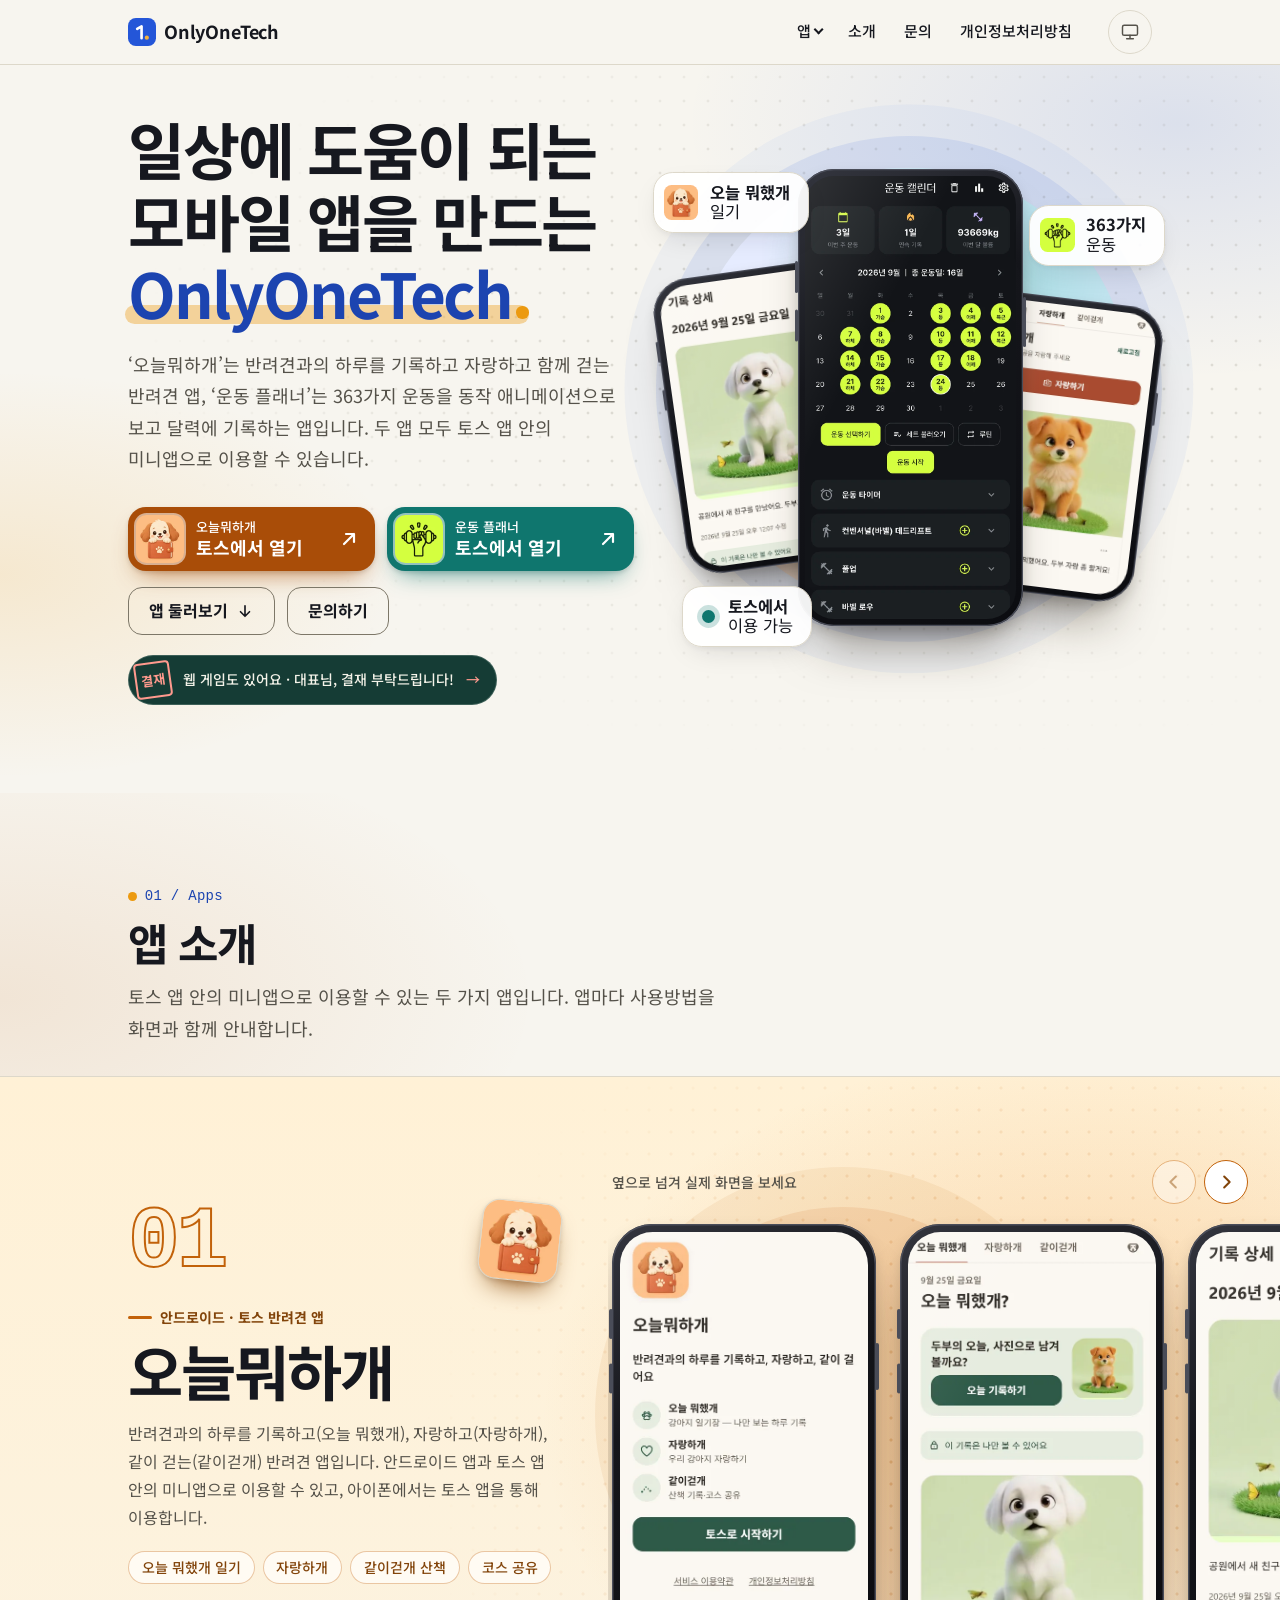
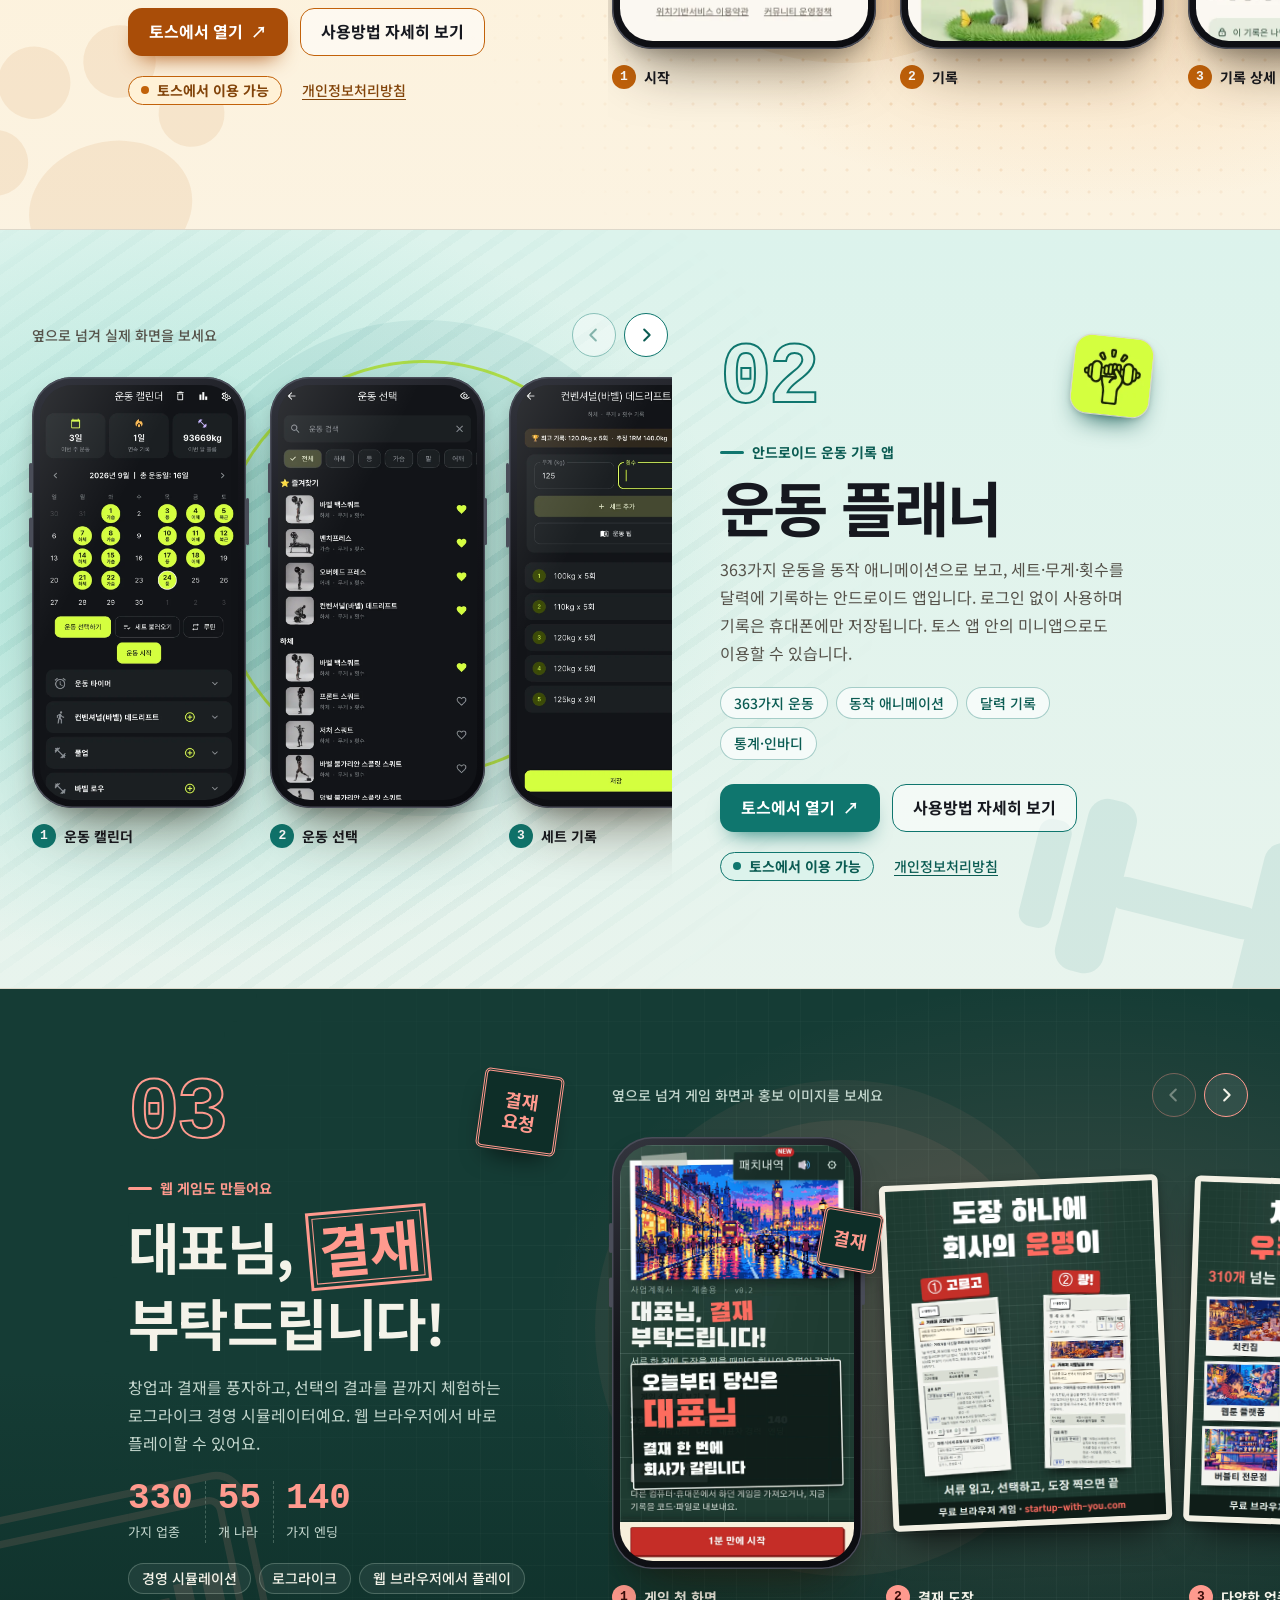
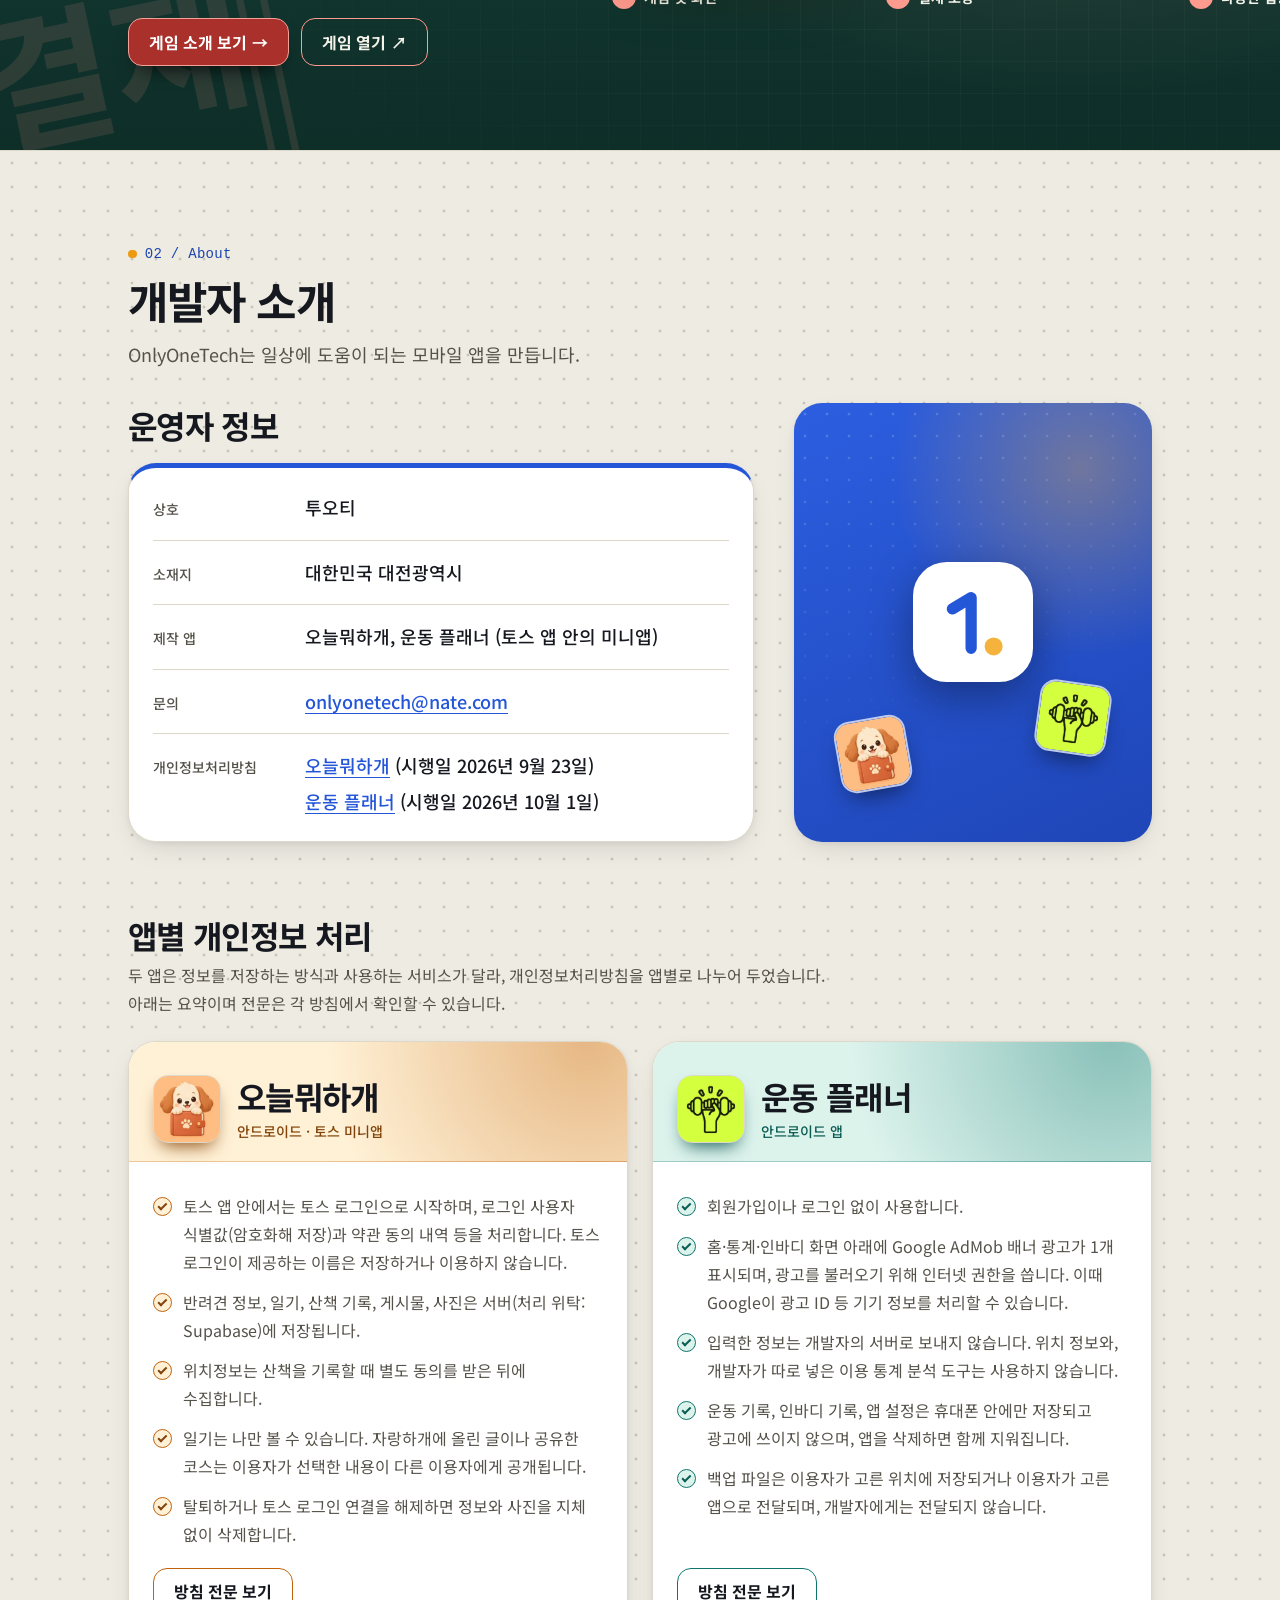
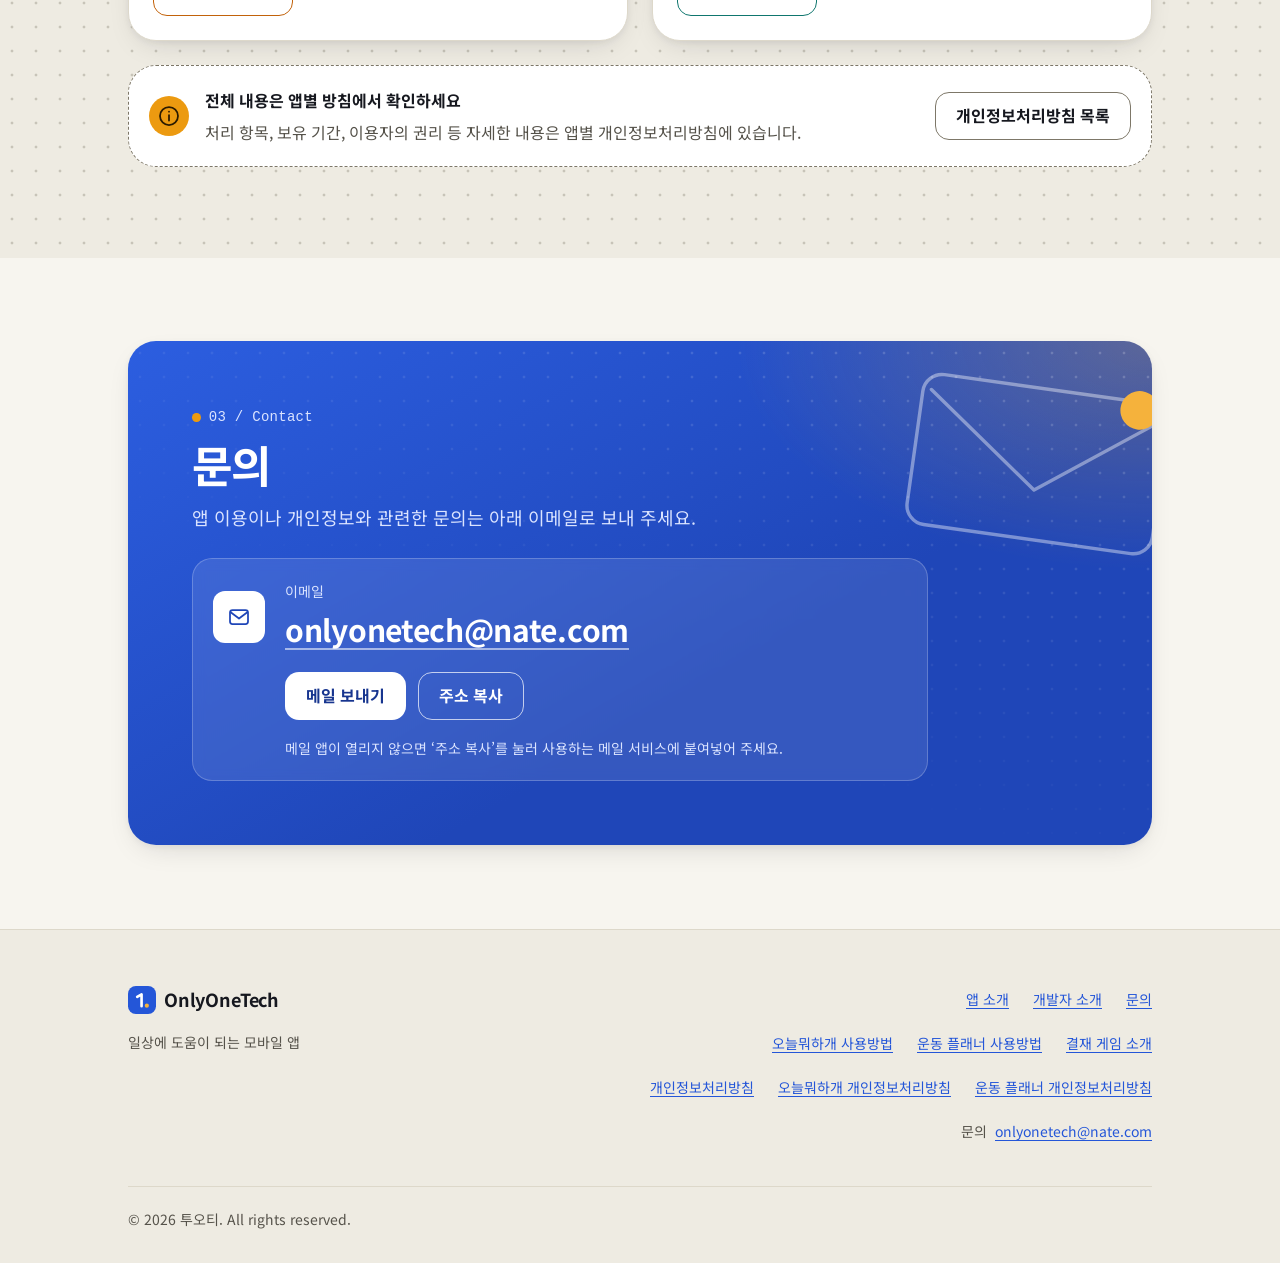
==== commit 4fae4d94: "홈 게임 섹션 리디자인과 히어로 알약 제거 (#7) - 게임 섹션을 진녹색 전폭 무대로 재디자인하고 앱 섹션과 같은 갤러리·목업 문법으로 맞춤 - 히어로 상단의 토스 앱 안의 미니" ====
--- a/index.html
+++ b/index.html
@@ -59,7 +59,7 @@
           <a href="#apps" data-subnav-link>앱</a>
           <button type="button" class="site-nav__toggle" aria-expanded="false" aria-controls="site-subnav" hidden>앱</button>
         </li>
-        <li><a href="company.html">회사소개</a></li>
+        <li><a href="#about">소개</a></li>
         <li><a href="#contact">문의</a></li>
         <li><a href="privacy.html">개인정보처리방침</a></li>
       </ul>
@@ -99,7 +99,6 @@
     <div class="container hm-hero__inner">
 
       <div class="hm-hero__head">
-        <p class="hm-hero__eyebrow"><span class="hm-hero__eyebrow-dot" aria-hidden="true"></span>토스 앱 안의 미니앱으로 이용 가능</p>
         <h1 id="hero-title" class="hm-hero__title">일상에 도움이 되는 <span class="hm-hero__line">모바일 앱을 만드는</span> <span class="hm-hero__brand">OnlyOneTech</span></h1>
         <p class="hm-hero__lead">&lsquo;오늘뭐하개&rsquo;는 반려견과의 하루를 기록하고 자랑하고 함께 걷는 반려견 앱, &lsquo;운동 플래너&rsquo;는 363가지 운동을 동작 애니메이션으로 보고 달력에 기록하는 앱입니다. 두 앱 모두 토스 앱 안의 미니앱으로 이용할 수 있습니다.</p>
       </div>
@@ -334,35 +333,196 @@
       </div>
     </article>
 
-    <!-- 웹 게임: 카드 마크업은 그대로 (style.css의 .apps-game 규칙 재사용) -->
-    <div id="game" class="hm-game">
-      <div class="container">
-        <article class="apps-game" aria-labelledby="app-game">
-          <div class="apps-game__copy">
-            <p class="apps-game__kicker"><span class="apps-game__num" aria-hidden="true">03</span>웹 게임도 만들어요</p>
-            <h3 id="app-game" class="apps-game__title">대표님, <span class="apps-game__stamp">결재</span> 부탁드립니다!</h3>
-            <p class="apps-game__desc">창업과 결재를 풍자하고, 선택의 결과를 끝까지 체험하는 로그라이크 경영 시뮬레이터예요. 웹 브라우저에서 바로 플레이할 수 있어요.</p>
-            <ul class="apps-game__stats" role="list" aria-label="게임 규모">
-              <li><strong>330</strong><span>가지 업종</span></li>
-              <li><strong>55</strong><span>개 나라</span></li>
-              <li><strong>140</strong><span>가지 엔딩</span></li>
+    <!-- 웹 게임: 세 번째 앱 무대 (진녹색 책상 + 붉은 결재 도장). 갤러리는 위 앱 섹션과 같은 .hm-gal 문법 -->
+    <article id="game" class="hm-game" aria-labelledby="app-game">
+      <svg class="hm-game__deco" viewBox="0 0 120 120" aria-hidden="true" focusable="false"><rect x="5" y="5" width="110" height="110" rx="9"/><rect x="13" y="13" width="94" height="94" rx="4"/><text x="60" y="80" text-anchor="middle">결재</text></svg>
+      <div class="hm-game__inner">
+        <div class="hm-game__copy">
+          <div class="hm-game__id">
+            <span class="hm-game__num" aria-hidden="true">03</span>
+            <span class="hm-game__seal" aria-hidden="true">결재<br>요청</span>
+          </div>
+          <p class="hm-game__tagline">웹 게임도 만들어요</p>
+          <h3 id="app-game" class="hm-game__title">대표님, <span class="hm-game__stamp">결재</span> 부탁드립니다!</h3>
+          <p class="hm-game__desc">창업과 결재를 풍자하고, 선택의 결과를 끝까지 체험하는 로그라이크 경영 시뮬레이터예요. 웹 브라우저에서 바로 플레이할 수 있어요.</p>
+          <ul class="hm-game__stats" role="list" aria-label="게임 규모">
+            <li><strong>330</strong><span>가지 업종</span></li>
+            <li><strong>55</strong><span>개 나라</span></li>
+            <li><strong>140</strong><span>가지 엔딩</span></li>
+          </ul>
+          <ul class="hm-game__tags" role="list" aria-label="게임 분류">
+            <li>경영 시뮬레이션</li>
+            <li>로그라이크</li>
+            <li>웹 브라우저에서 플레이</li>
+          </ul>
+          <div class="hm-game__actions">
+            <a class="btn hm-game__btn" href="startup-intro.html" aria-label="대표님, 결재 부탁드립니다! 게임 소개 보기">게임 소개 보기<span aria-hidden="true"> →</span></a>
+            <a class="btn hm-game__btn hm-game__btn--ghost" href="https://startup-with-you.com/" target="_blank" rel="noopener">게임 열기<span aria-hidden="true"> ↗</span><span class="visually-hidden"> (새 창)</span></a>
+          </div>
+        </div>
+
+        <div class="hm-gal hm-gal--game">
+          <div class="hm-gal__bar">
+            <p class="hm-gal__hint" aria-hidden="true">옆으로 넘겨 게임 화면과 홍보 이미지를 보세요</p>
+            <div class="hm-gal__nav" data-hm-nav hidden>
+              <button type="button" class="hm-gal__btn" data-hm-dir="-1" aria-controls="gal-game" aria-label="결재 게임 이전 화면"><svg viewBox="0 0 24 24" aria-hidden="true" focusable="false"><path d="m14 6-6 6 6 6"/></svg></button>
+              <button type="button" class="hm-gal__btn" data-hm-dir="1" aria-controls="gal-game" aria-label="결재 게임 다음 화면"><svg viewBox="0 0 24 24" aria-hidden="true" focusable="false"><path d="m10 6 6 6-6 6"/></svg></button>
+            </div>
+          </div>
+          <div class="hm-gal__scroll" id="gal-game" role="region" aria-label="결재 게임 화면과 홍보 이미지 갤러리, 좌우로 스크롤" tabindex="0">
+            <ul class="hm-gal__track" role="list">
+              <li class="hm-shot hm-shot--game">
+                <figure>
+                  <div class="hm-shot__media">
+                    <div class="hm-phone"><span class="hm-phone__screen"><img src="img/game-ingame-title.webp" width="1080" height="1920" loading="lazy" decoding="async" alt="게임 첫 화면. 위에 런던 거리 픽셀아트 사진이 붙어 있고, &lsquo;대표님, 결재 부탁드립니다!&rsquo; 제목, &lsquo;오늘부터 당신은 대표님, 결재 한 번에 회사가 갈립니다&rsquo; 안내창, 아래에 &lsquo;1분 만에 시작&rsquo; 버튼이 보여요."></span><span class="hm-game__imprint" aria-hidden="true">결재</span></div>
+                  </div>
+                  <figcaption><span class="hm-shot__n" aria-hidden="true">1</span>게임 첫 화면</figcaption>
+                </figure>
+              </li>
+              <li class="hm-shot hm-shot--game">
+                <figure>
+                  <div class="hm-shot__media">
+                    <img class="hm-paper hm-paper--tilt-l" src="img/game-promo-stamp.webp" width="1080" height="1350" loading="lazy" decoding="async" alt="&lsquo;도장 하나에 회사의 운명이&rsquo; 홍보 이미지. &lsquo;① 고르고&rsquo;, &lsquo;② 쾅!&rsquo; 단계 아래에 결재 요청서 화면 두 장이 있고, 결재 요청서에는 담당·팀장·대표 결재 칸과 붉은 도장이 보여요.">
+                  </div>
+                  <figcaption><span class="hm-shot__n" aria-hidden="true">2</span>결재 도장</figcaption>
+                </figure>
+              </li>
+              <li class="hm-shot hm-shot--game">
+                <figure>
+                  <div class="hm-shot__media">
+                    <img class="hm-paper hm-paper--tilt-r" src="img/game-promo-industries.webp" width="1080" height="1350" loading="lazy" decoding="async" alt="&lsquo;치킨집부터 우주 로켓까지&rsquo; 홍보 이미지. 치킨집, 카페, 동네 빵집, 웹툰 플랫폼, 아이돌 기획사, 게임 스튜디오, 버블티 전문점, AI 스타트업, 우주 로켓 업종이 픽셀아트 사진 아홉 장으로 나와요.">
+                  </div>
+                  <figcaption><span class="hm-shot__n" aria-hidden="true">3</span>다양한 업종</figcaption>
+                </figure>
+              </li>
+              <li class="hm-shot hm-shot--game">
+                <figure>
+                  <div class="hm-shot__media">
+                    <img class="hm-paper hm-paper--tilt-l" src="img/game-promo-odds.webp" width="1080" height="1350" loading="lazy" decoding="async" alt="&lsquo;성공 확률 10%, 도전하시겠습니까?&rsquo; 홍보 이미지. 동네 빵집 93%, 치킨집 73%, 꽃집 49%, 글램핑장 10%로 업종마다 성공 확률이 다르게 나와요.">
+                  </div>
+                  <figcaption><span class="hm-shot__n" aria-hidden="true">4</span>성공 확률</figcaption>
+                </figure>
+              </li>
+              <li class="hm-shot hm-shot--game">
+                <figure>
+                  <div class="hm-shot__media">
+                    <img class="hm-paper hm-paper--tall hm-paper--tilt-r" src="img/game-promo-story.webp" width="1080" height="1920" loading="lazy" decoding="async" alt="&lsquo;대표님, 결재 부탁드립니다!&rsquo; 세로 홍보 이미지. 결재 요청서 화면 아래에 &lsquo;무료 · 설치 없이 바로&rsquo; 문구와 startup-with-you.com 주소가 있어요.">
+                  </div>
+                  <figcaption><span class="hm-shot__n" aria-hidden="true">5</span>홍보 이미지</figcaption>
+                </figure>
+              </li>
             </ul>
-            <ul class="apps-game__tags" role="list" aria-label="게임 분류">
-              <li>경영 시뮬레이션</li>
-              <li>로그라이크</li>
-              <li>웹 브라우저에서 플레이</li>
-            </ul>
-            <div class="apps-game__actions">
-              <a class="apps-game__btn" href="startup-intro.html" aria-label="대표님, 결재 부탁드립니다! 게임 소개 보기">게임 소개 보기<span aria-hidden="true"> →</span></a>
-              <a class="apps-game__link" href="https://startup-with-you.com/" target="_blank" rel="noopener">게임 열기<span aria-hidden="true"> ↗</span><span class="visually-hidden"> (새 창)</span></a>
-            </div>
-          </div>
-          <figure class="apps-game__visual">
-            <img class="apps-game__paper apps-game__paper--back" src="img/game-promo-industries.webp" width="1080" height="1350" loading="lazy" decoding="async" alt="">
-            <img class="apps-game__paper apps-game__paper--front" src="img/game-promo-stamp.webp" width="1080" height="1350" loading="lazy" decoding="async" alt="'도장 하나에 회사의 운명이' 홍보 이미지. '① 고르고', '② 쾅!' 단계 아래에 결재 요청서 화면 두 장이 있고, 결재 요청서에는 담당·팀장·대표 결재 칸과 붉은 도장이 보여요.">
-            <span class="apps-game__seal" aria-hidden="true">결재<br>요청</span>
-          </figure>
-        </article>
+          </div>
+        </div>
+      </div>
+    </article>
+  </section>
+
+  <!-- ===== 개발자 소개 ===== -->
+  <section id="about" class="hm-about" aria-labelledby="about-title">
+    <div class="container">
+      <div class="hm-about__head">
+        <p class="hm-eyebrow" aria-hidden="true">02 / About</p>
+        <h2 id="about-title" class="hm-h2">개발자 소개</h2>
+        <p class="hm-lead">OnlyOneTech는 일상에 도움이 되는 모바일 앱을 만듭니다.</p>
+      </div>
+
+      <div class="about-block hm-ident">
+        <div class="hm-ident__card">
+          <h3 class="about-block__title">운영자 정보</h3>
+          <dl class="info-list">
+            <div class="info-list__row">
+              <dt>상호</dt>
+              <dd>투오티</dd>
+            </div>
+            <div class="info-list__row">
+              <dt>소재지</dt>
+              <dd>대한민국 대전광역시</dd>
+            </div>
+            <div class="info-list__row">
+              <dt>제작 앱</dt>
+              <dd>오늘뭐하개, 운동 플래너 (토스 앱 안의 미니앱)</dd>
+            </div>
+            <div class="info-list__row">
+              <dt>문의</dt>
+              <dd><a href="mailto:onlyonetech@nate.com">onlyonetech@nate.com</a></dd>
+            </div>
+            <div class="info-list__row">
+              <dt>개인정보처리방침</dt>
+              <dd>
+                <ul class="info-list__links" role="list">
+                  <li><a href="privacy-ohneul.html">오늘뭐하개</a> (시행일 2026년 9월 23일)</li>
+                  <li><a href="privacy-workout.html">운동 플래너</a> (시행일 2026년 10월 1일)</li>
+                </ul>
+              </dd>
+            </div>
+            <!--
+              소유자가 직접 확인한 사실만 아래 형식으로 추가하세요. 확인되지 않은 항목은 넣지 말고 항목 자체를 생략합니다.
+              (코드로 확인된 것은 상호 투오티, 사업장 소재지 대전광역시, 문의 이메일뿐입니다. 개인/법인 구분, 1인 개발 여부, 'OnlyOneTech'라는 이름과 '투오티'의 관계는 소유자 확인 전까지 쓰지 않습니다.)
+              <div class="info-list__row"><dt>사업자 구분</dt><dd>개인 개발자 / 사업자등록번호 ○○○-○○-○○○○○</dd></div>
+              <div class="info-list__row"><dt>이름 유래</dt><dd>OnlyOneTech은 ...에서 따온 이름이며 ‘투오티’로 읽습니다</dd></div>
+            -->
+          </dl>
+        </div>
+        <div class="hm-ident__art" aria-hidden="true">
+          <svg class="hm-ident__mark" viewBox="0 0 32 32" focusable="false"><rect width="32" height="32" rx="9"/><path d="M10.5 12.5 15.5 9.5v13.5"/><circle cx="21.5" cy="22.5" r="2.4"/></svg>
+          <img class="hm-ident__icon hm-ident__icon--a" src="img/icon-ohneul.webp" width="192" height="192" alt="" loading="lazy" decoding="async">
+          <img class="hm-ident__icon hm-ident__icon--b" src="img/icon-workout.webp" width="192" height="192" alt="" loading="lazy" decoding="async">
+        </div>
+      </div>
+
+      <div class="about-block">
+        <h3 class="about-block__title">앱별 개인정보 처리</h3>
+        <p class="about-block__lead">두 앱은 정보를 저장하는 방식과 사용하는 서비스가 달라, 개인정보처리방침을 앱별로 나누어 두었습니다. 아래는 요약이며 전문은 각 방침에서 확인할 수 있습니다.</p>
+        <ul class="privacy-grid" role="list">
+          <li>
+            <article class="privacy-card accent--today" aria-labelledby="pv-today">
+              <div class="privacy-card__head">
+                <img class="app-icon app-icon--md" src="img/icon-ohneul.webp" width="192" height="192" alt="" loading="lazy" decoding="async">
+                <div>
+                  <h4 id="pv-today" class="privacy-card__name">오늘뭐하개</h4>
+                  <p class="privacy-card__kind">안드로이드 · 토스 미니앱</p>
+                </div>
+              </div>
+              <ul class="check-list" role="list">
+                <li>토스 앱 안에서는 토스 로그인으로 시작하며, 로그인 사용자 식별값(암호화해 저장)과 약관 동의 내역 등을 처리합니다. 토스 로그인이 제공하는 이름은 저장하거나 이용하지 않습니다.</li>
+                <li>반려견 정보, 일기, 산책 기록, 게시물, 사진은 서버(처리 위탁: Supabase)에 저장됩니다.</li>
+                <li>위치정보는 산책을 기록할 때 별도 동의를 받은 뒤에 수집합니다.</li>
+                <li>일기는 나만 볼 수 있습니다. 자랑하개에 올린 글이나 공유한 코스는 이용자가 선택한 내용이 다른 이용자에게 공개됩니다.</li>
+                <li>탈퇴하거나 토스 로그인 연결을 해제하면 정보와 사진을 지체 없이 삭제합니다.</li>
+              </ul>
+              <a class="btn btn--ghost" href="privacy-ohneul.html" aria-label="오늘뭐하개 개인정보처리방침 전문 보기">방침 전문 보기</a>
+            </article>
+          </li>
+          <li>
+            <article class="privacy-card accent--fit" aria-labelledby="pv-fit">
+              <div class="privacy-card__head">
+                <img class="app-icon app-icon--md" src="img/icon-workout.webp" width="192" height="192" alt="" loading="lazy" decoding="async">
+                <div>
+                  <h4 id="pv-fit" class="privacy-card__name">운동 플래너</h4>
+                  <p class="privacy-card__kind">안드로이드 앱</p>
+                </div>
+              </div>
+              <ul class="check-list" role="list">
+                <li>회원가입이나 로그인 없이 사용합니다.</li>
+                <li>홈·통계·인바디 화면 아래에 Google AdMob 배너 광고가 1개 표시되며, 광고를 불러오기 위해 인터넷 권한을 씁니다. 이때 Google이 광고 ID 등 기기 정보를 처리할 수 있습니다.</li>
+                <li>입력한 정보는 개발자의 서버로 보내지 않습니다. 위치 정보와, 개발자가 따로 넣은 이용 통계 분석 도구는 사용하지 않습니다.</li>
+                <li>운동 기록, 인바디 기록, 앱 설정은 휴대폰 안에만 저장되고 광고에 쓰이지 않으며, 앱을 삭제하면 함께 지워집니다.</li>
+                <li>백업 파일은 이용자가 고른 위치에 저장되거나 이용자가 고른 앱으로 전달되며, 개발자에게는 전달되지 않습니다.</li>
+              </ul>
+              <a class="btn btn--ghost" href="privacy-workout.html" aria-label="운동 플래너 개인정보처리방침 전문 보기">방침 전문 보기</a>
+            </article>
+          </li>
+        </ul>
+
+        <div class="notice">
+          <span class="notice__icon" aria-hidden="true"><svg viewBox="0 0 24 24" focusable="false"><circle cx="12" cy="12" r="9"/><path d="M12 11v5.5M12 7.6v.1"/></svg></span>
+          <div class="notice__body">
+            <p class="notice__title">전체 내용은 앱별 방침에서 확인하세요</p>
+            <p class="notice__text">처리 항목, 보유 기간, 이용자의 권리 등 자세한 내용은 앱별 개인정보처리방침에 있습니다.</p>
+          </div>
+          <a class="btn btn--ghost notice__btn" href="privacy.html">개인정보처리방침 목록</a>
+        </div>
       </div>
     </div>
   </section>
@@ -373,7 +533,7 @@
       <div class="hm-contact__panel">
         <svg class="hm-contact__deco" viewBox="0 0 200 140" aria-hidden="true" focusable="false"><rect x="10" y="20" width="180" height="110" rx="14"/><path d="m16 32 84 62 84-62"/><circle class="dot" cx="168" cy="26" r="14"/></svg>
         <div class="hm-contact__head">
-          <p class="hm-eyebrow" aria-hidden="true">04 / Contact</p>
+          <p class="hm-eyebrow" aria-hidden="true">03 / Contact</p>
           <h2 id="contact-title" class="hm-h2">문의</h2>
           <p class="hm-lead">앱 이용이나 개인정보와 관련한 문의는 아래 이메일로 보내 주세요.</p>
         </div>
@@ -411,7 +571,7 @@
         <nav class="site-footer__nav" aria-label="푸터 메뉴">
           <ul>
             <li><a href="index.html#apps">앱 소개</a></li>
-            <li><a href="company.html">회사소개</a></li>
+            <li><a href="index.html#about">개발자 소개</a></li>
             <li><a href="index.html#contact">문의</a></li>
           </ul>
           <ul>
@@ -423,7 +583,6 @@
             <li><a href="privacy.html">개인정보처리방침</a></li>
             <li><a href="privacy-ohneul.html">오늘뭐하개 개인정보처리방침</a></li>
             <li><a href="privacy-workout.html">운동 플래너 개인정보처리방침</a></li>
-            <li><a href="https://startup-with-you.com/privacy.html" target="_blank" rel="noopener">결재 게임 개인정보처리방침<span class="visually-hidden"> (새 창)</span></a></li>
           </ul>
         </nav>
         <p class="site-footer__contact">문의 <a href="mailto:onlyonetech@nate.com">onlyonetech@nate.com</a></p>
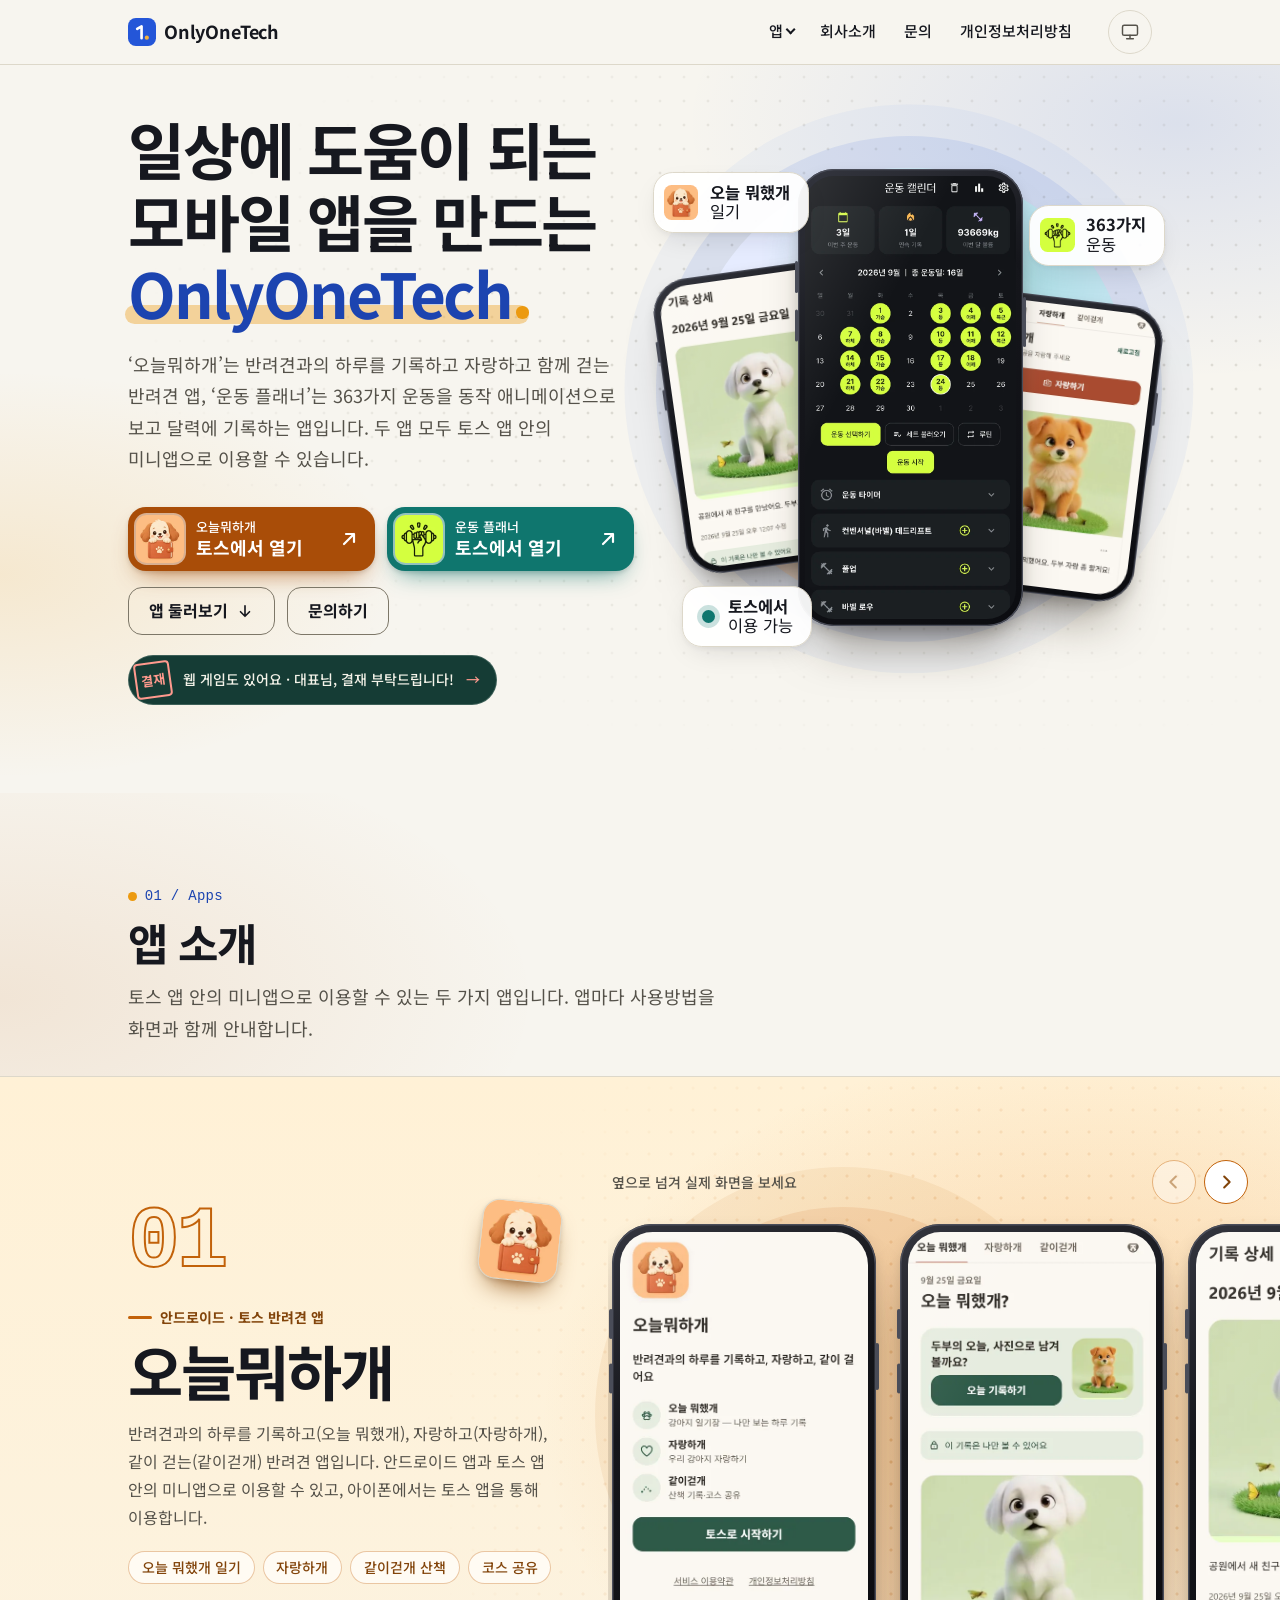
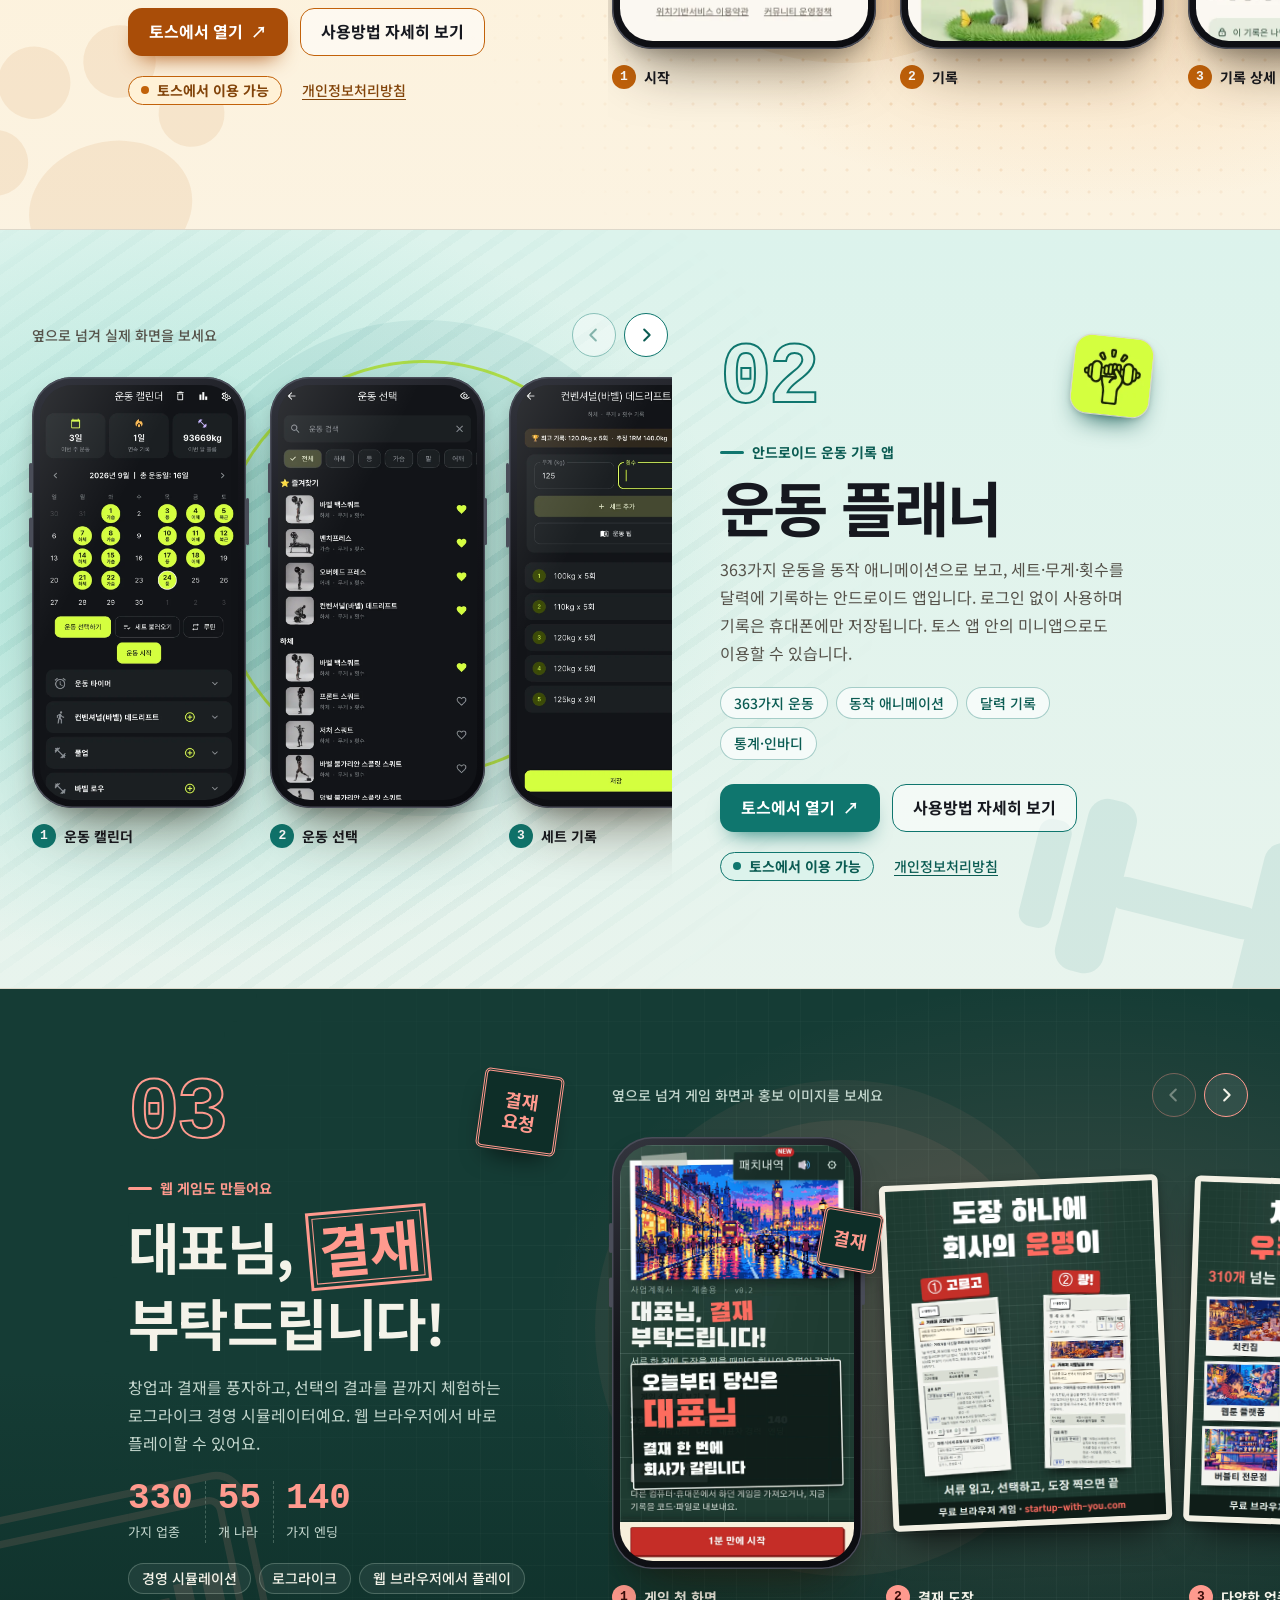
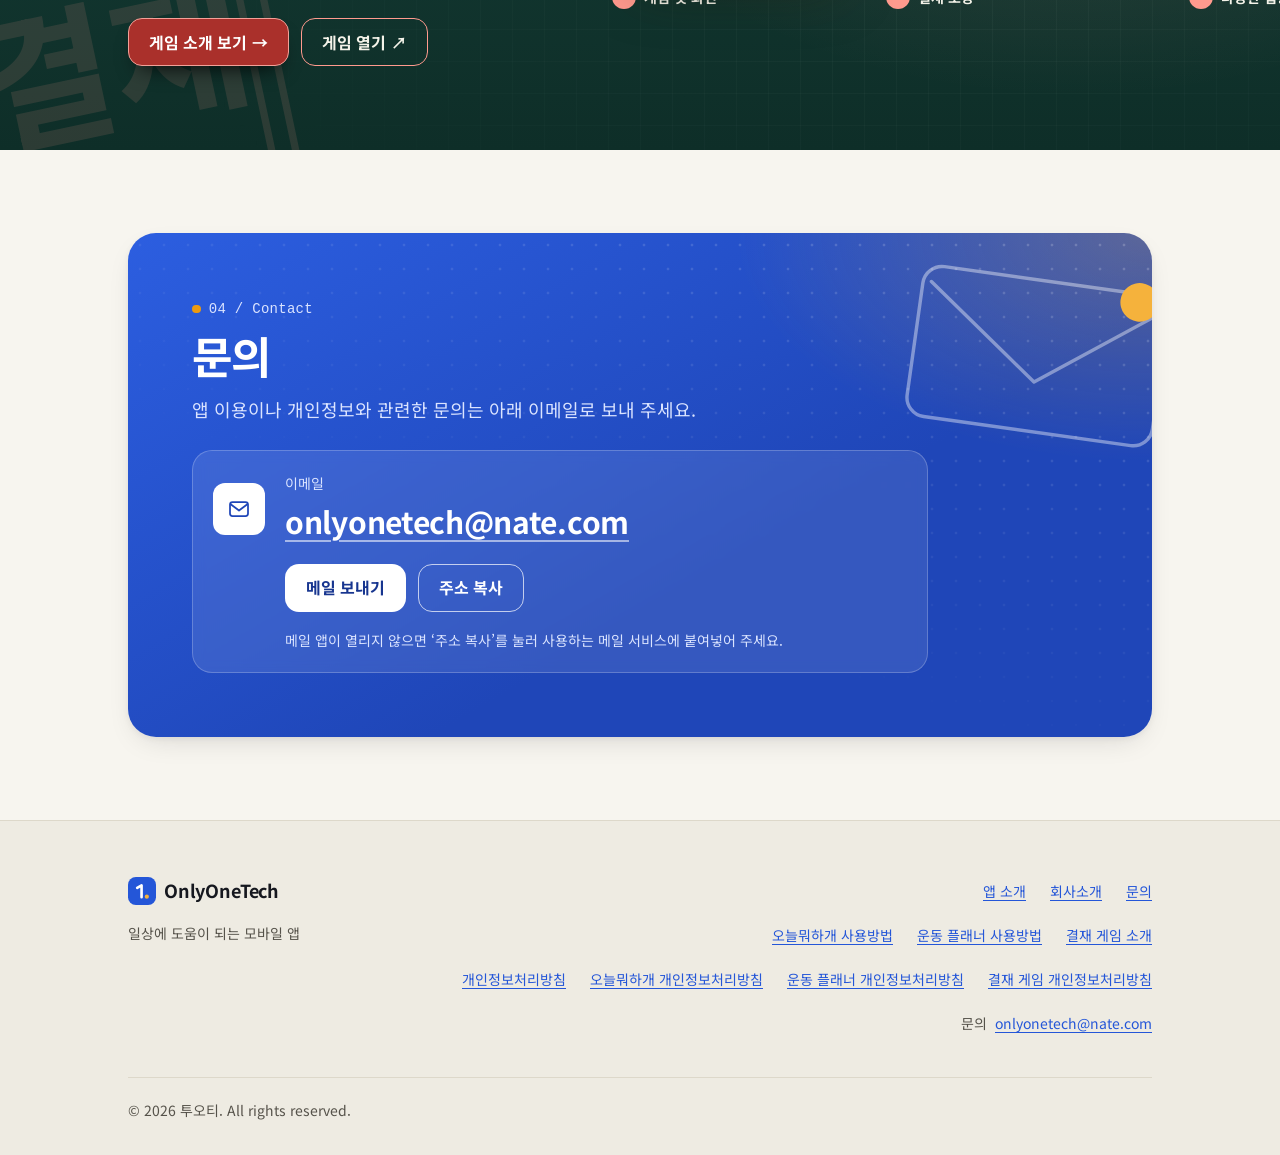
==== commit ac633ae8: "main 병합 (홈 게임 섹션, 운동 플래너 간격 반영)" ====
--- a/index.html
+++ b/index.html
@@ -59,7 +59,7 @@
           <a href="#apps" data-subnav-link>앱</a>
           <button type="button" class="site-nav__toggle" aria-expanded="false" aria-controls="site-subnav" hidden>앱</button>
         </li>
-        <li><a href="#about">소개</a></li>
+        <li><a href="company.html">회사소개</a></li>
         <li><a href="#contact">문의</a></li>
         <li><a href="privacy.html">개인정보처리방침</a></li>
       </ul>
@@ -418,122 +418,13 @@
     </article>
   </section>
 
-  <!-- ===== 개발자 소개 ===== -->
-  <section id="about" class="hm-about" aria-labelledby="about-title">
-    <div class="container">
-      <div class="hm-about__head">
-        <p class="hm-eyebrow" aria-hidden="true">02 / About</p>
-        <h2 id="about-title" class="hm-h2">개발자 소개</h2>
-        <p class="hm-lead">OnlyOneTech는 일상에 도움이 되는 모바일 앱을 만듭니다.</p>
-      </div>
-
-      <div class="about-block hm-ident">
-        <div class="hm-ident__card">
-          <h3 class="about-block__title">운영자 정보</h3>
-          <dl class="info-list">
-            <div class="info-list__row">
-              <dt>상호</dt>
-              <dd>투오티</dd>
-            </div>
-            <div class="info-list__row">
-              <dt>소재지</dt>
-              <dd>대한민국 대전광역시</dd>
-            </div>
-            <div class="info-list__row">
-              <dt>제작 앱</dt>
-              <dd>오늘뭐하개, 운동 플래너 (토스 앱 안의 미니앱)</dd>
-            </div>
-            <div class="info-list__row">
-              <dt>문의</dt>
-              <dd><a href="mailto:onlyonetech@nate.com">onlyonetech@nate.com</a></dd>
-            </div>
-            <div class="info-list__row">
-              <dt>개인정보처리방침</dt>
-              <dd>
-                <ul class="info-list__links" role="list">
-                  <li><a href="privacy-ohneul.html">오늘뭐하개</a> (시행일 2026년 9월 23일)</li>
-                  <li><a href="privacy-workout.html">운동 플래너</a> (시행일 2026년 10월 1일)</li>
-                </ul>
-              </dd>
-            </div>
-            <!--
-              소유자가 직접 확인한 사실만 아래 형식으로 추가하세요. 확인되지 않은 항목은 넣지 말고 항목 자체를 생략합니다.
-              (코드로 확인된 것은 상호 투오티, 사업장 소재지 대전광역시, 문의 이메일뿐입니다. 개인/법인 구분, 1인 개발 여부, 'OnlyOneTech'라는 이름과 '투오티'의 관계는 소유자 확인 전까지 쓰지 않습니다.)
-              <div class="info-list__row"><dt>사업자 구분</dt><dd>개인 개발자 / 사업자등록번호 ○○○-○○-○○○○○</dd></div>
-              <div class="info-list__row"><dt>이름 유래</dt><dd>OnlyOneTech은 ...에서 따온 이름이며 ‘투오티’로 읽습니다</dd></div>
-            -->
-          </dl>
-        </div>
-        <div class="hm-ident__art" aria-hidden="true">
-          <svg class="hm-ident__mark" viewBox="0 0 32 32" focusable="false"><rect width="32" height="32" rx="9"/><path d="M10.5 12.5 15.5 9.5v13.5"/><circle cx="21.5" cy="22.5" r="2.4"/></svg>
-          <img class="hm-ident__icon hm-ident__icon--a" src="img/icon-ohneul.webp" width="192" height="192" alt="" loading="lazy" decoding="async">
-          <img class="hm-ident__icon hm-ident__icon--b" src="img/icon-workout.webp" width="192" height="192" alt="" loading="lazy" decoding="async">
-        </div>
-      </div>
-
-      <div class="about-block">
-        <h3 class="about-block__title">앱별 개인정보 처리</h3>
-        <p class="about-block__lead">두 앱은 정보를 저장하는 방식과 사용하는 서비스가 달라, 개인정보처리방침을 앱별로 나누어 두었습니다. 아래는 요약이며 전문은 각 방침에서 확인할 수 있습니다.</p>
-        <ul class="privacy-grid" role="list">
-          <li>
-            <article class="privacy-card accent--today" aria-labelledby="pv-today">
-              <div class="privacy-card__head">
-                <img class="app-icon app-icon--md" src="img/icon-ohneul.webp" width="192" height="192" alt="" loading="lazy" decoding="async">
-                <div>
-                  <h4 id="pv-today" class="privacy-card__name">오늘뭐하개</h4>
-                  <p class="privacy-card__kind">안드로이드 · 토스 미니앱</p>
-                </div>
-              </div>
-              <ul class="check-list" role="list">
-                <li>토스 앱 안에서는 토스 로그인으로 시작하며, 로그인 사용자 식별값(암호화해 저장)과 약관 동의 내역 등을 처리합니다. 토스 로그인이 제공하는 이름은 저장하거나 이용하지 않습니다.</li>
-                <li>반려견 정보, 일기, 산책 기록, 게시물, 사진은 서버(처리 위탁: Supabase)에 저장됩니다.</li>
-                <li>위치정보는 산책을 기록할 때 별도 동의를 받은 뒤에 수집합니다.</li>
-                <li>일기는 나만 볼 수 있습니다. 자랑하개에 올린 글이나 공유한 코스는 이용자가 선택한 내용이 다른 이용자에게 공개됩니다.</li>
-                <li>탈퇴하거나 토스 로그인 연결을 해제하면 정보와 사진을 지체 없이 삭제합니다.</li>
-              </ul>
-              <a class="btn btn--ghost" href="privacy-ohneul.html" aria-label="오늘뭐하개 개인정보처리방침 전문 보기">방침 전문 보기</a>
-            </article>
-          </li>
-          <li>
-            <article class="privacy-card accent--fit" aria-labelledby="pv-fit">
-              <div class="privacy-card__head">
-                <img class="app-icon app-icon--md" src="img/icon-workout.webp" width="192" height="192" alt="" loading="lazy" decoding="async">
-                <div>
-                  <h4 id="pv-fit" class="privacy-card__name">운동 플래너</h4>
-                  <p class="privacy-card__kind">안드로이드 앱</p>
-                </div>
-              </div>
-              <ul class="check-list" role="list">
-                <li>회원가입이나 로그인 없이 사용합니다.</li>
-                <li>홈·통계·인바디 화면 아래에 Google AdMob 배너 광고가 1개 표시되며, 광고를 불러오기 위해 인터넷 권한을 씁니다. 이때 Google이 광고 ID 등 기기 정보를 처리할 수 있습니다.</li>
-                <li>입력한 정보는 개발자의 서버로 보내지 않습니다. 위치 정보와, 개발자가 따로 넣은 이용 통계 분석 도구는 사용하지 않습니다.</li>
-                <li>운동 기록, 인바디 기록, 앱 설정은 휴대폰 안에만 저장되고 광고에 쓰이지 않으며, 앱을 삭제하면 함께 지워집니다.</li>
-                <li>백업 파일은 이용자가 고른 위치에 저장되거나 이용자가 고른 앱으로 전달되며, 개발자에게는 전달되지 않습니다.</li>
-              </ul>
-              <a class="btn btn--ghost" href="privacy-workout.html" aria-label="운동 플래너 개인정보처리방침 전문 보기">방침 전문 보기</a>
-            </article>
-          </li>
-        </ul>
-
-        <div class="notice">
-          <span class="notice__icon" aria-hidden="true"><svg viewBox="0 0 24 24" focusable="false"><circle cx="12" cy="12" r="9"/><path d="M12 11v5.5M12 7.6v.1"/></svg></span>
-          <div class="notice__body">
-            <p class="notice__title">전체 내용은 앱별 방침에서 확인하세요</p>
-            <p class="notice__text">처리 항목, 보유 기간, 이용자의 권리 등 자세한 내용은 앱별 개인정보처리방침에 있습니다.</p>
-          </div>
-          <a class="btn btn--ghost notice__btn" href="privacy.html">개인정보처리방침 목록</a>
-        </div>
-      </div>
-    </div>
-  </section>
-
   <!-- ===== 문의 ===== -->
   <section id="contact" class="hm-contact" aria-labelledby="contact-title">
     <div class="container">
       <div class="hm-contact__panel">
         <svg class="hm-contact__deco" viewBox="0 0 200 140" aria-hidden="true" focusable="false"><rect x="10" y="20" width="180" height="110" rx="14"/><path d="m16 32 84 62 84-62"/><circle class="dot" cx="168" cy="26" r="14"/></svg>
         <div class="hm-contact__head">
-          <p class="hm-eyebrow" aria-hidden="true">03 / Contact</p>
+          <p class="hm-eyebrow" aria-hidden="true">04 / Contact</p>
           <h2 id="contact-title" class="hm-h2">문의</h2>
           <p class="hm-lead">앱 이용이나 개인정보와 관련한 문의는 아래 이메일로 보내 주세요.</p>
         </div>
@@ -571,7 +462,7 @@
         <nav class="site-footer__nav" aria-label="푸터 메뉴">
           <ul>
             <li><a href="index.html#apps">앱 소개</a></li>
-            <li><a href="index.html#about">개발자 소개</a></li>
+            <li><a href="company.html">회사소개</a></li>
             <li><a href="index.html#contact">문의</a></li>
           </ul>
           <ul>
@@ -583,6 +474,7 @@
             <li><a href="privacy.html">개인정보처리방침</a></li>
             <li><a href="privacy-ohneul.html">오늘뭐하개 개인정보처리방침</a></li>
             <li><a href="privacy-workout.html">운동 플래너 개인정보처리방침</a></li>
+            <li><a href="https://startup-with-you.com/privacy.html" target="_blank" rel="noopener">결재 게임 개인정보처리방침<span class="visually-hidden"> (새 창)</span></a></li>
           </ul>
         </nav>
         <p class="site-footer__contact">문의 <a href="mailto:onlyonetech@nate.com">onlyonetech@nate.com</a></p>
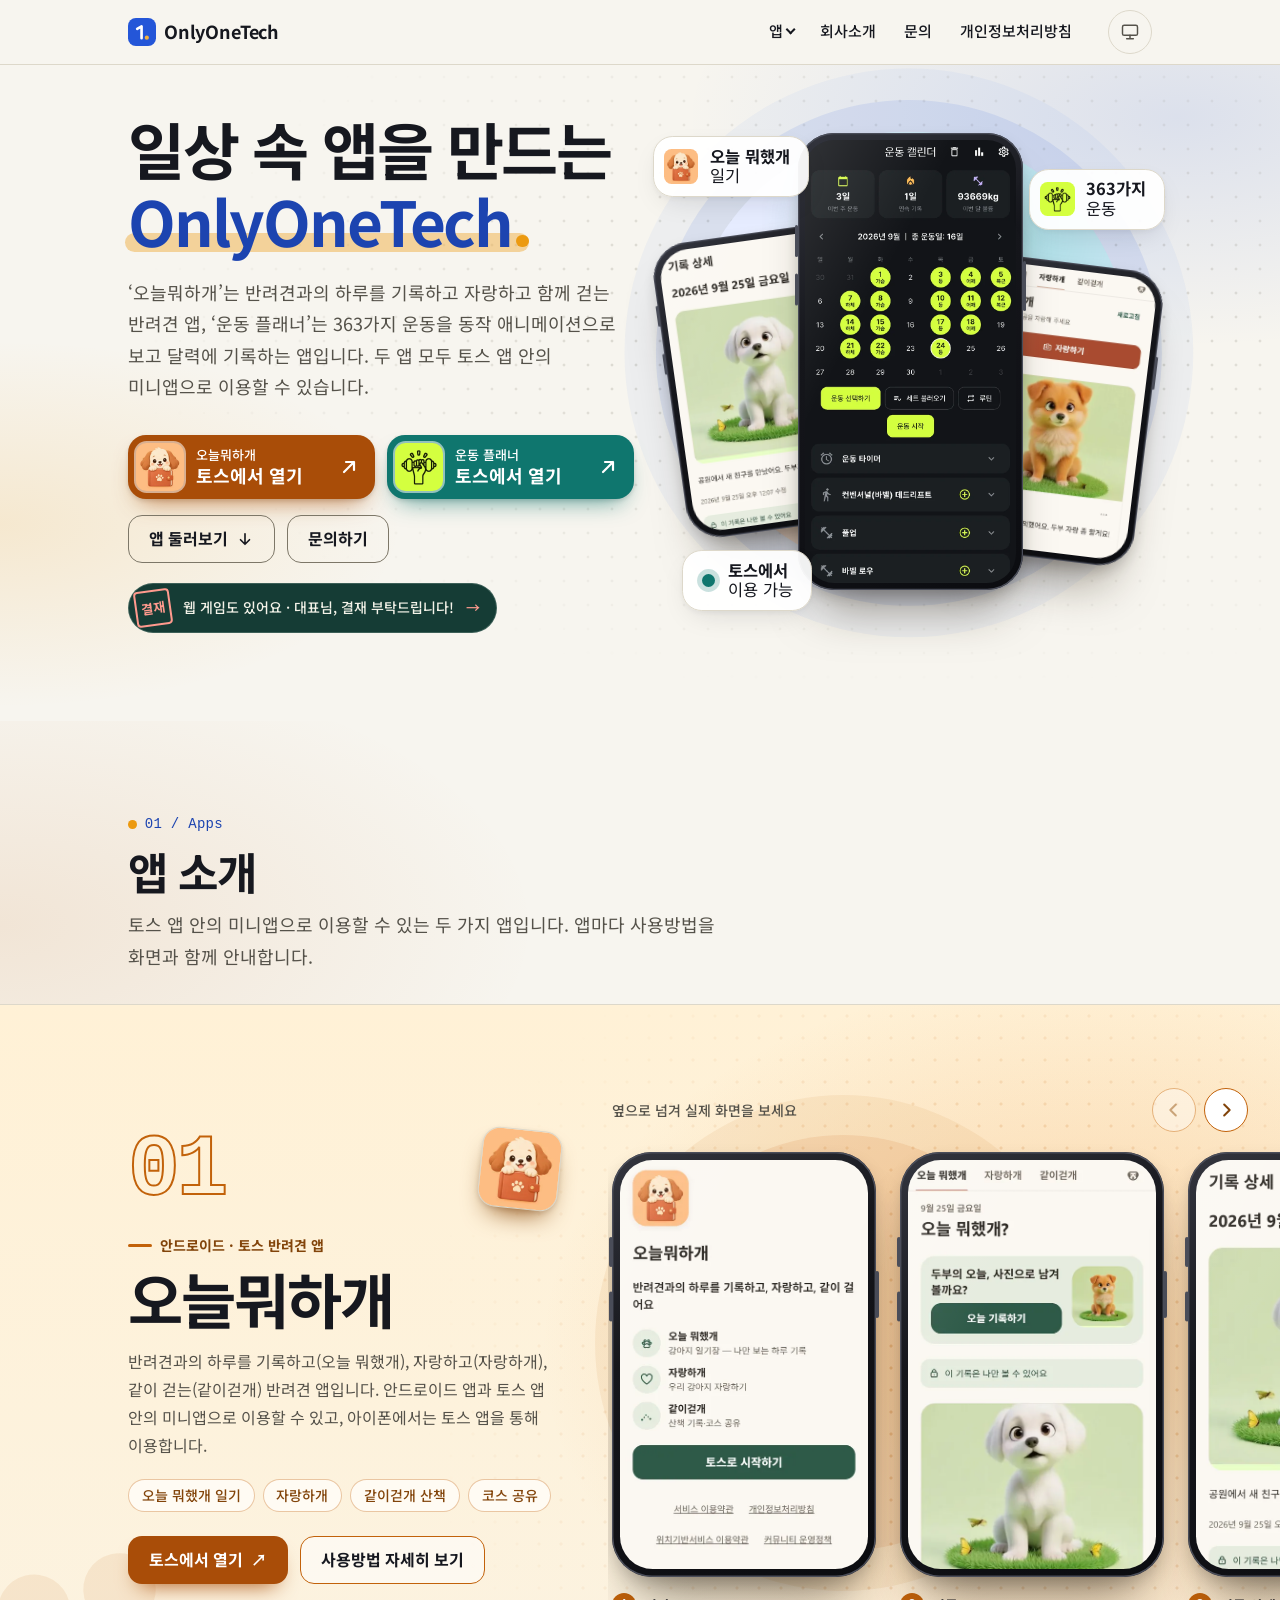
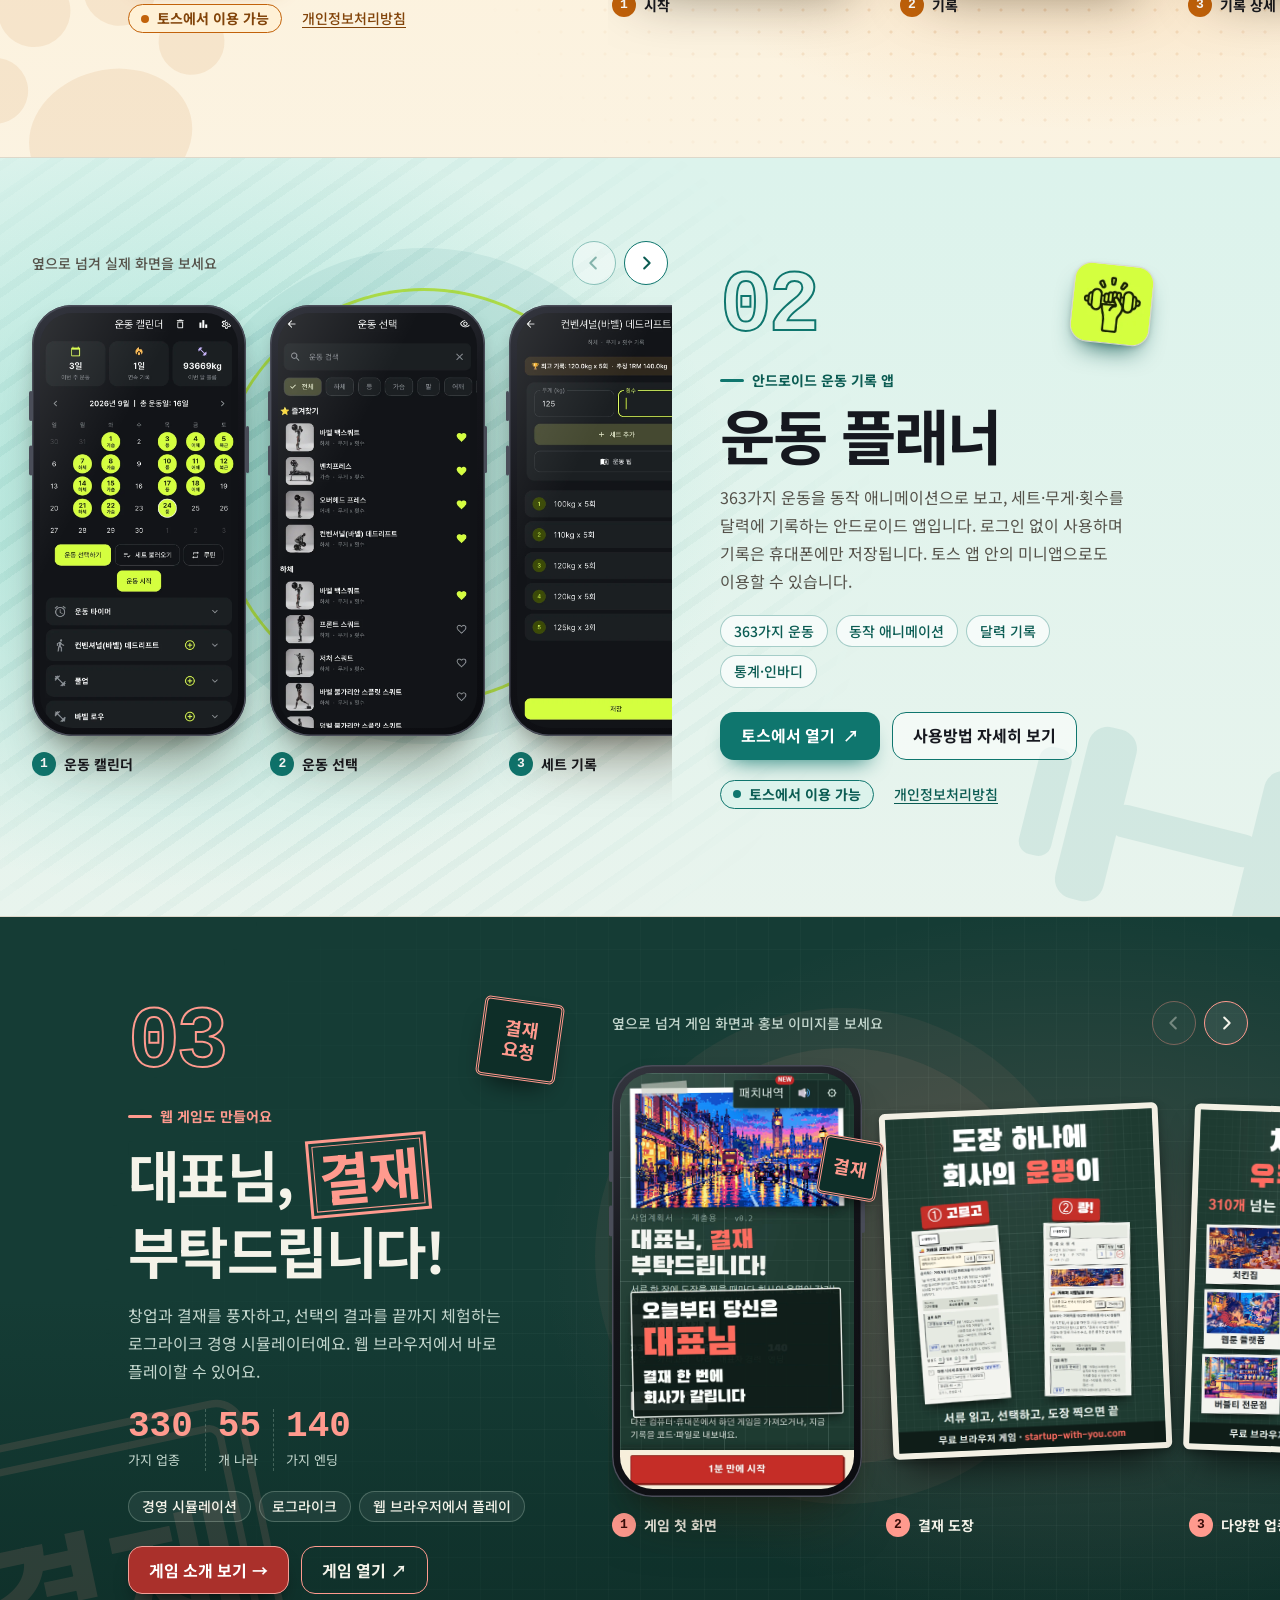
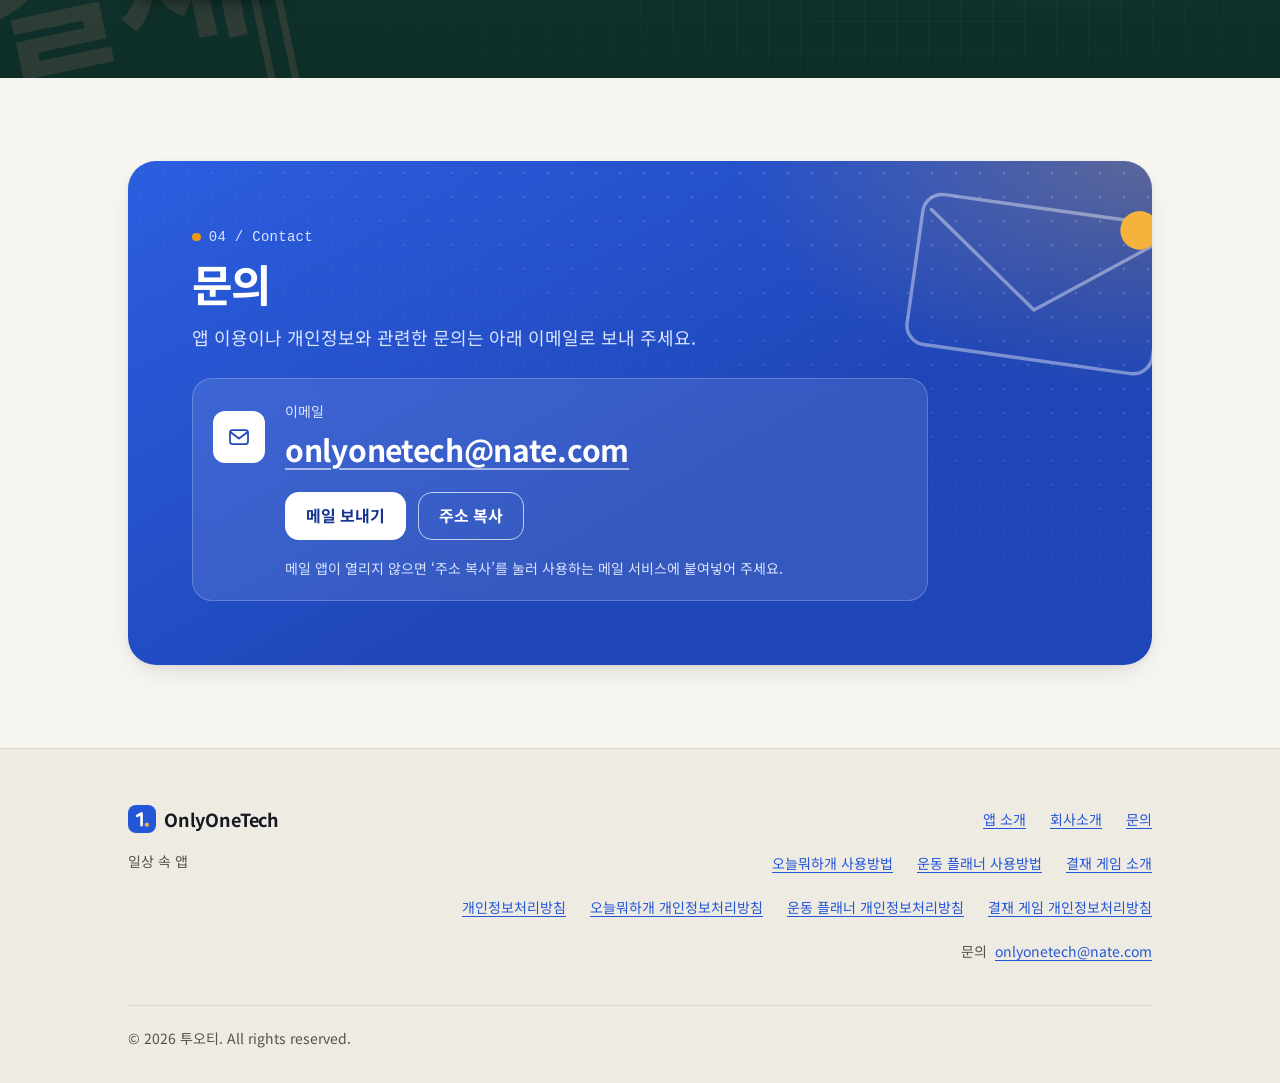
==== commit d1889c8e: "소개 문구를 일상 속 앱을 만드는으로 변경 홈 히어로와 회사소개 히어로의 일상에 도움이 되는 모바일 앱을 만드는 문구를 일상 속 앱을 만드는으로 바꾸고, 페이지 제목, 푸터, 메타" ====
--- a/index.html
+++ b/index.html
@@ -3,7 +3,7 @@
 <head>
 <meta charset="utf-8">
 <meta name="viewport" content="width=device-width, initial-scale=1">
-<title>OnlyOneTech - 일상에 도움이 되는 모바일 앱</title>
+<title>OnlyOneTech - 일상 속 앱</title>
 <meta name="description" content="OnlyOneTech가 만드는 앱을 소개합니다. 안드로이드 앱과 토스 앱 안의 미니앱(아이폰은 토스 앱)으로 쓰는 반려견 앱 오늘뭐하개, 363가지 운동을 기록하는 안드로이드 앱 운동 플래너의 사용방법과 개인정보처리방침을 확인하세요.">
 <!-- Search Console HTML 태그 인증을 쓸 경우 아래 줄의 주석을 풀고 content 값을 교체하세요 -->
 <!-- <meta name="google-site-verification" content="여기에_인증_코드"> -->
@@ -15,10 +15,10 @@
 <meta property="og:locale" content="ko_KR">
 <meta property="og:site_name" content="OnlyOneTech">
 <meta property="og:title" content="OnlyOneTech">
-<meta property="og:description" content="일상에 도움이 되는 모바일 앱, 오늘뭐하개와 운동 플래너를 소개합니다.">
+<meta property="og:description" content="일상 속 앱, 오늘뭐하개와 운동 플래너를 소개합니다.">
 <!-- og:image / JSON-LD logo: 소유자가 직접 준비한 1200x630 PNG가 생기면 og:image 메타와 JSON-LD "logo"를 추가하세요 (지금은 추가하지 않음) -->
 <link rel="icon" href="data:image/svg+xml,%3Csvg xmlns='http://www.w3.org/2000/svg' viewBox='0 0 32 32'%3E%3Crect width='32' height='32' rx='9' fill='%232456d8'/%3E%3Cpath d='M10.5 12.5 15.5 9.5v13.5' fill='none' stroke='%23fff' stroke-width='3' stroke-linecap='round' stroke-linejoin='round'/%3E%3Ccircle cx='21.5' cy='22.5' r='2.4' fill='%23f5b23c'/%3E%3C/svg%3E">
-<script type="application/ld+json">{"@context":"https://schema.org","@type":"Organization","name":"OnlyOneTech","legalName":"투오티","email":"onlyonetech@nate.com","description":"일상에 도움이 되는 모바일 앱","address":{"@type":"PostalAddress","addressLocality":"대전광역시","addressCountry":"KR"}}</script>
+<script type="application/ld+json">{"@context":"https://schema.org","@type":"Organization","name":"OnlyOneTech","legalName":"투오티","email":"onlyonetech@nate.com","description":"일상 속 앱","address":{"@type":"PostalAddress","addressLocality":"대전광역시","addressCountry":"KR"}}</script>
 <script>try{var t=localStorage.getItem('oot-theme');if(t==='light'||t==='dark')document.documentElement.setAttribute('data-theme',t)}catch(e){}</script>
 <link rel="preconnect" href="https://fonts.googleapis.com">
 <link rel="preconnect" href="https://fonts.gstatic.com" crossorigin>
@@ -99,7 +99,7 @@
     <div class="container hm-hero__inner">
 
       <div class="hm-hero__head">
-        <h1 id="hero-title" class="hm-hero__title">일상에 도움이 되는 <span class="hm-hero__line">모바일 앱을 만드는</span> <span class="hm-hero__brand">OnlyOneTech</span></h1>
+        <h1 id="hero-title" class="hm-hero__title"><span class="hm-hero__line">일상 속 앱을 만드는</span> <span class="hm-hero__brand">OnlyOneTech</span></h1>
         <p class="hm-hero__lead">&lsquo;오늘뭐하개&rsquo;는 반려견과의 하루를 기록하고 자랑하고 함께 걷는 반려견 앱, &lsquo;운동 플래너&rsquo;는 363가지 운동을 동작 애니메이션으로 보고 달력에 기록하는 앱입니다. 두 앱 모두 토스 앱 안의 미니앱으로 이용할 수 있습니다.</p>
       </div>
 
@@ -456,7 +456,7 @@
           <svg class="brand__mark" viewBox="0 0 32 32" width="28" height="28" aria-hidden="true" focusable="false"><rect width="32" height="32" rx="9"/><path d="M10.5 12.5 15.5 9.5v13.5"/><circle cx="21.5" cy="22.5" r="2.4"/></svg>
           <span class="brand__name">OnlyOneTech</span>
         </a>
-        <p>일상에 도움이 되는 모바일 앱</p>
+        <p>일상 속 앱</p>
       </div>
       <div class="site-footer__links">
         <nav class="site-footer__nav" aria-label="푸터 메뉴">
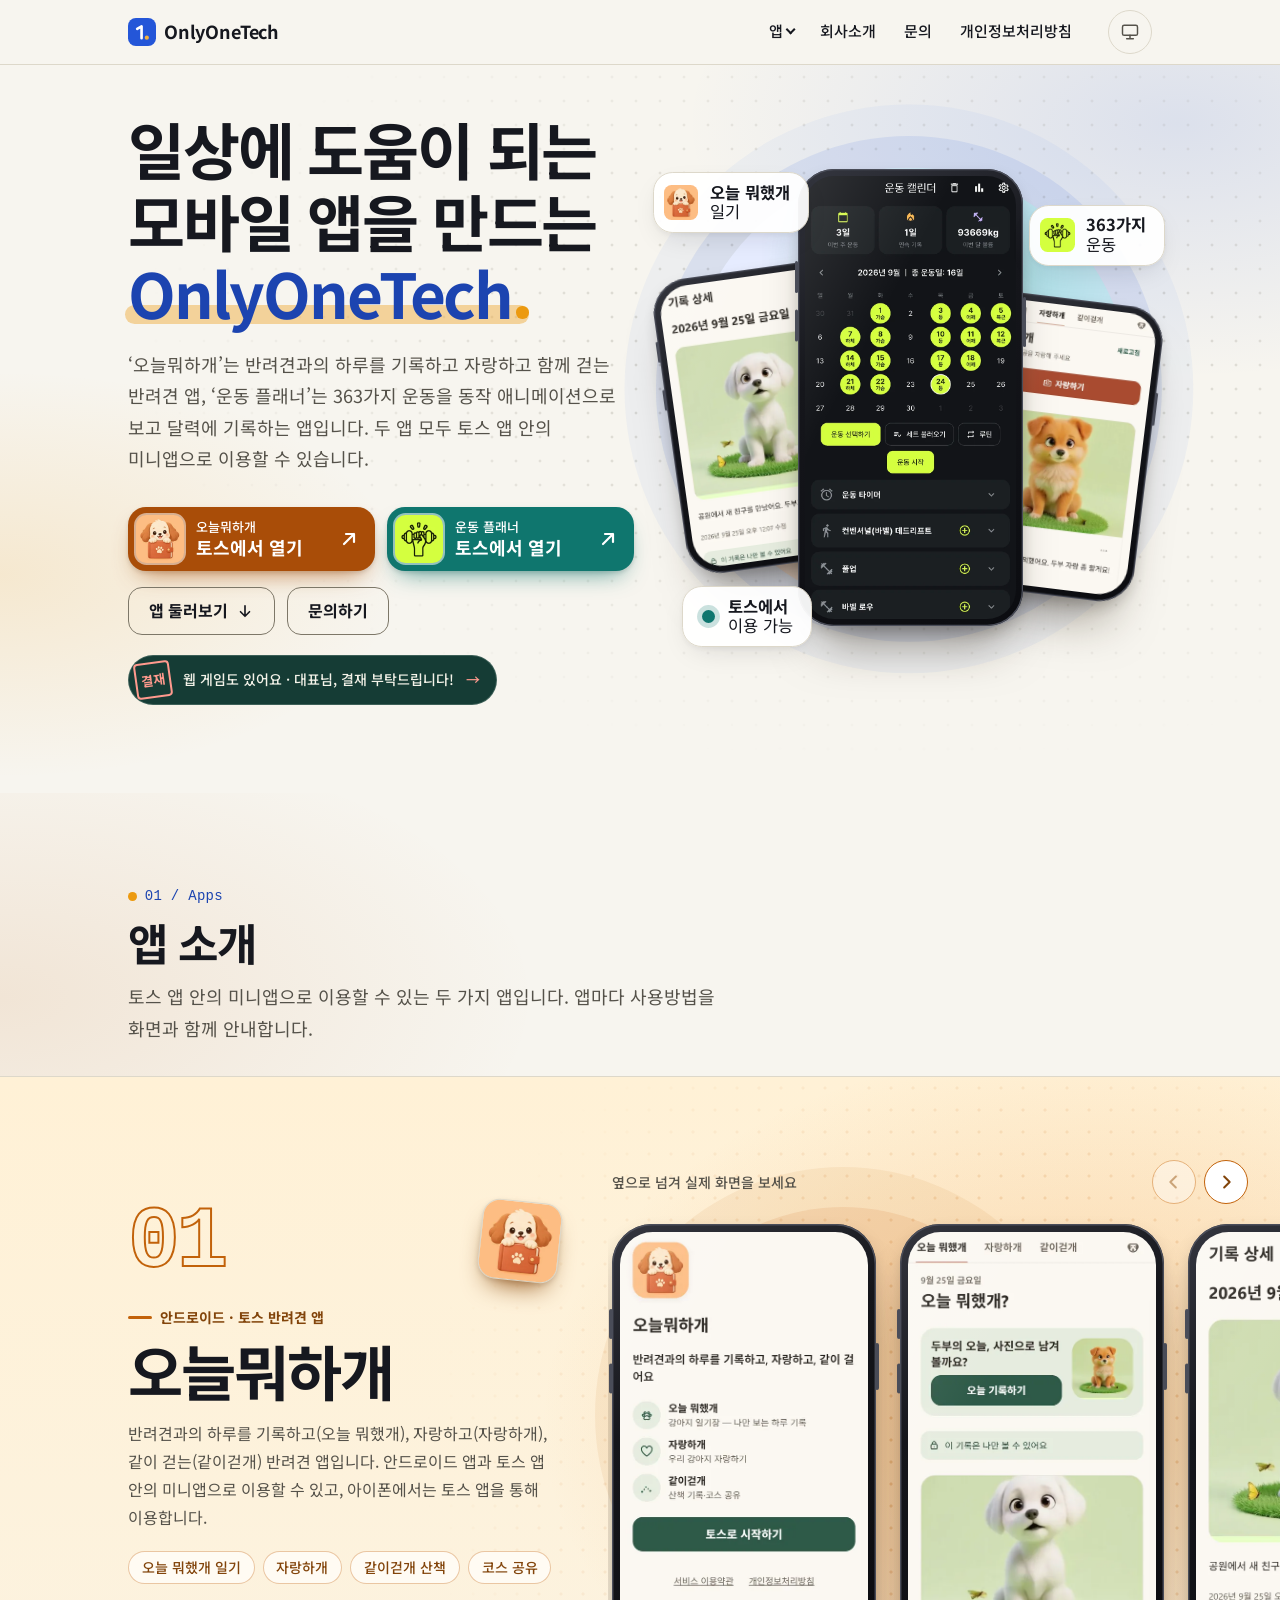
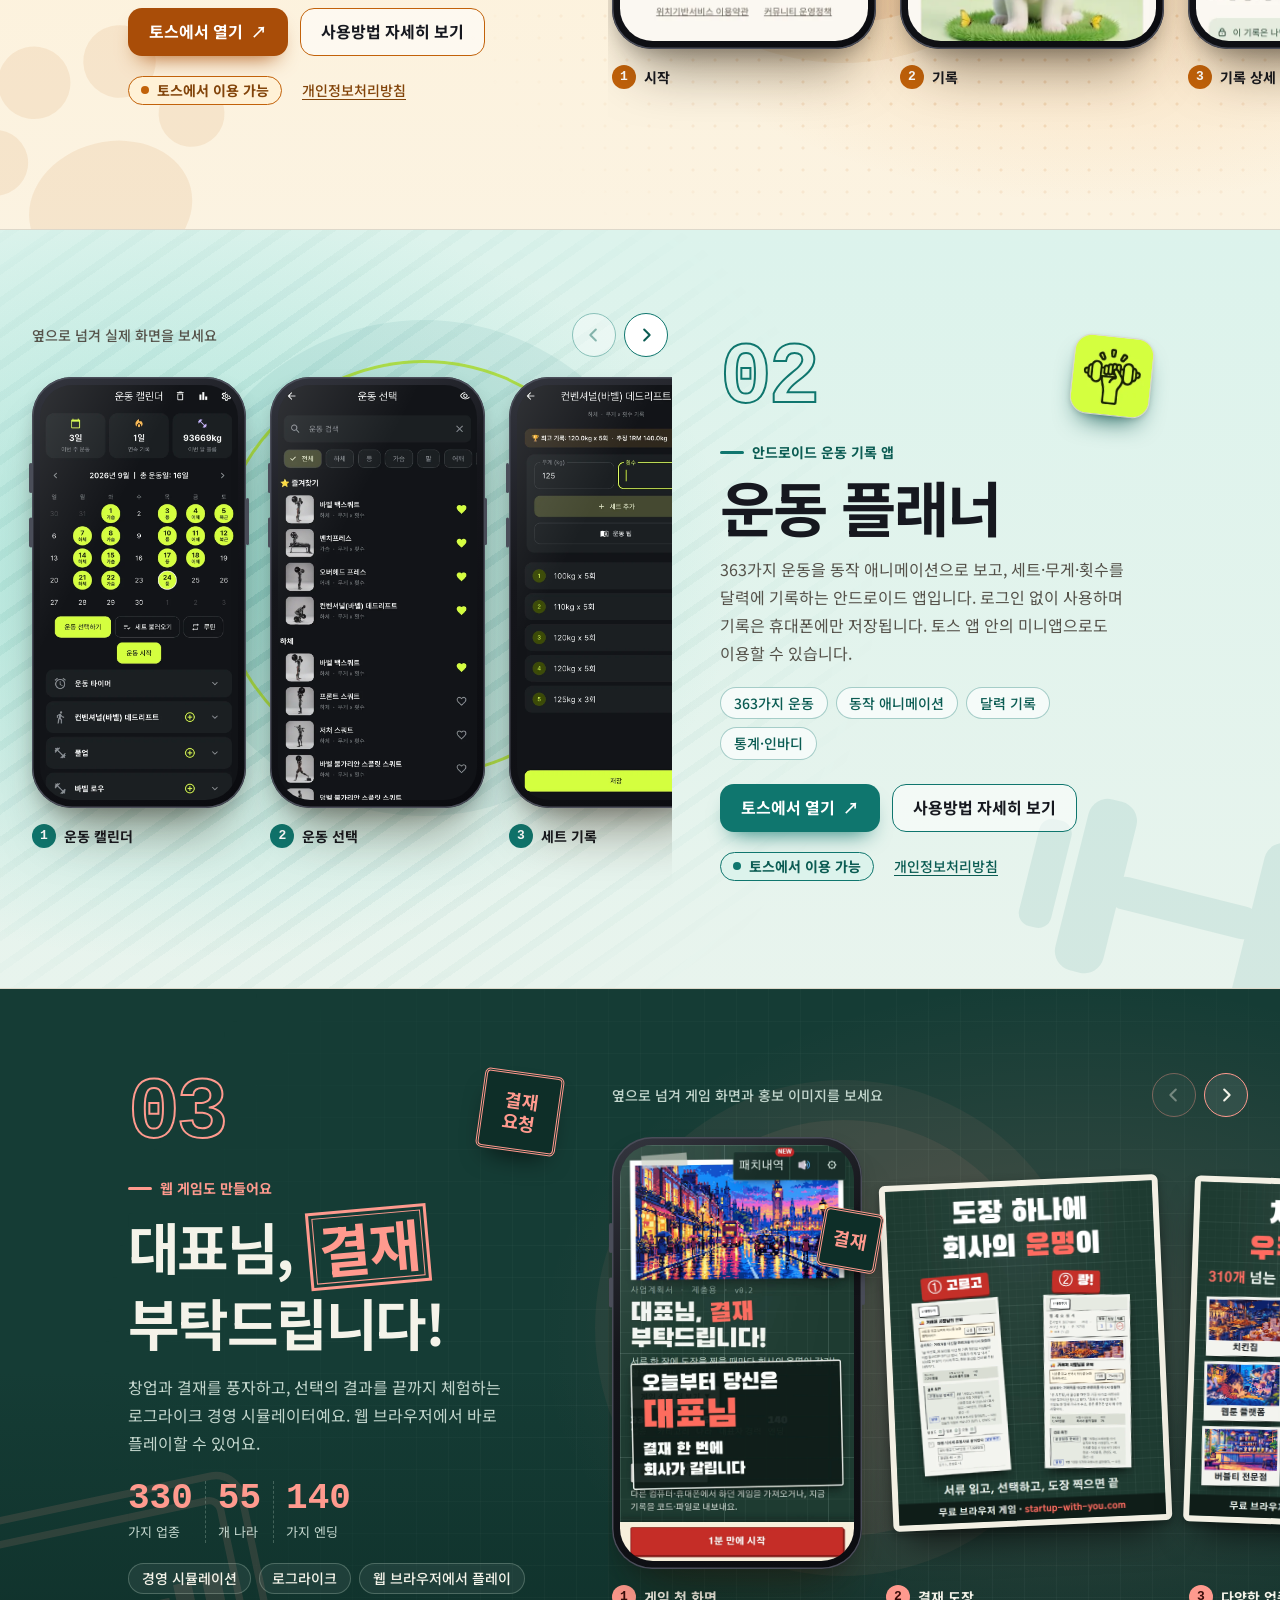
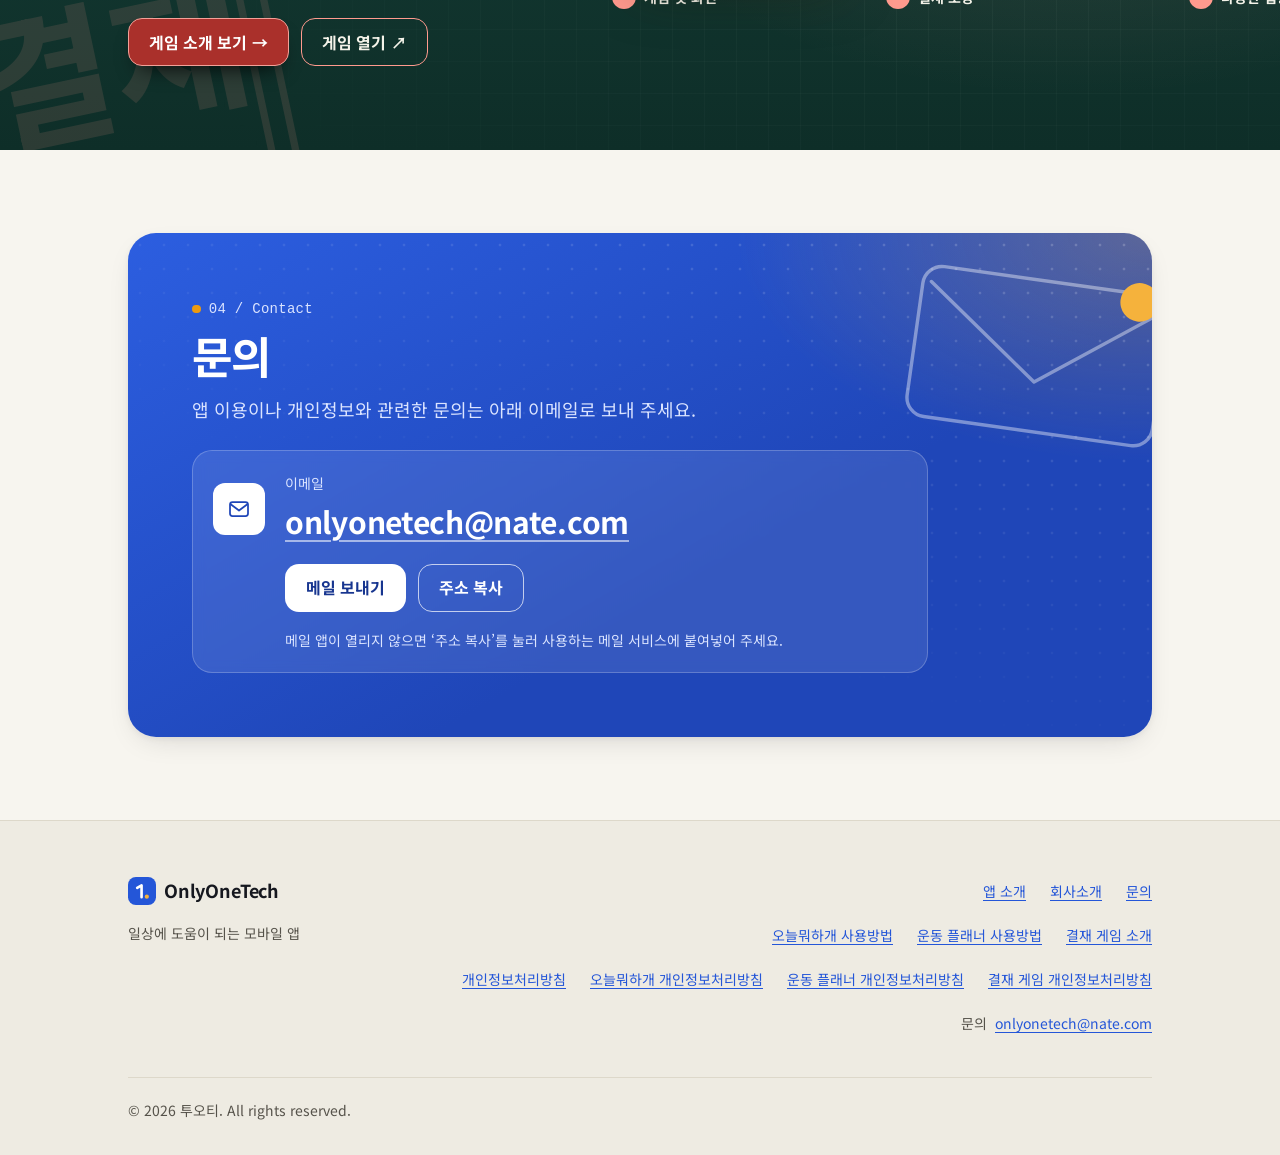
==== commit ba6598d5: "전체 페이지 모바일 최적화 호버 효과를 터치 기기에서 제외하고, 320px 상단 메뉴를 한 줄로 맞추고, 중간 폭에서 화면 밖으로 밀리던 앱 드롭다운을 고쳤다. 작은 글자와 탭 영" ====
--- a/index.html
+++ b/index.html
@@ -3,7 +3,7 @@
 <head>
 <meta charset="utf-8">
 <meta name="viewport" content="width=device-width, initial-scale=1">
-<title>OnlyOneTech - 일상 속 앱</title>
+<title>OnlyOneTech - 일상에 도움이 되는 모바일 앱</title>
 <meta name="description" content="OnlyOneTech가 만드는 앱을 소개합니다. 안드로이드 앱과 토스 앱 안의 미니앱(아이폰은 토스 앱)으로 쓰는 반려견 앱 오늘뭐하개, 363가지 운동을 기록하는 안드로이드 앱 운동 플래너의 사용방법과 개인정보처리방침을 확인하세요.">
 <!-- Search Console HTML 태그 인증을 쓸 경우 아래 줄의 주석을 풀고 content 값을 교체하세요 -->
 <!-- <meta name="google-site-verification" content="여기에_인증_코드"> -->
@@ -15,14 +15,15 @@
 <meta property="og:locale" content="ko_KR">
 <meta property="og:site_name" content="OnlyOneTech">
 <meta property="og:title" content="OnlyOneTech">
-<meta property="og:description" content="일상 속 앱, 오늘뭐하개와 운동 플래너를 소개합니다.">
+<meta property="og:description" content="일상에 도움이 되는 모바일 앱, 오늘뭐하개와 운동 플래너를 소개합니다.">
 <!-- og:image / JSON-LD logo: 소유자가 직접 준비한 1200x630 PNG가 생기면 og:image 메타와 JSON-LD "logo"를 추가하세요 (지금은 추가하지 않음) -->
 <link rel="icon" href="data:image/svg+xml,%3Csvg xmlns='http://www.w3.org/2000/svg' viewBox='0 0 32 32'%3E%3Crect width='32' height='32' rx='9' fill='%232456d8'/%3E%3Cpath d='M10.5 12.5 15.5 9.5v13.5' fill='none' stroke='%23fff' stroke-width='3' stroke-linecap='round' stroke-linejoin='round'/%3E%3Ccircle cx='21.5' cy='22.5' r='2.4' fill='%23f5b23c'/%3E%3C/svg%3E">
-<script type="application/ld+json">{"@context":"https://schema.org","@type":"Organization","name":"OnlyOneTech","legalName":"투오티","email":"onlyonetech@nate.com","description":"일상 속 앱","address":{"@type":"PostalAddress","addressLocality":"대전광역시","addressCountry":"KR"}}</script>
+<script type="application/ld+json">{"@context":"https://schema.org","@type":"Organization","name":"OnlyOneTech","legalName":"투오티","email":"onlyonetech@nate.com","description":"일상에 도움이 되는 모바일 앱","address":{"@type":"PostalAddress","addressLocality":"대전광역시","addressCountry":"KR"}}</script>
 <script>try{var t=localStorage.getItem('oot-theme');if(t==='light'||t==='dark')document.documentElement.setAttribute('data-theme',t)}catch(e){}</script>
 <link rel="preconnect" href="https://fonts.googleapis.com">
 <link rel="preconnect" href="https://fonts.gstatic.com" crossorigin>
-<link rel="stylesheet" href="https://fonts.googleapis.com/css2?family=Noto+Sans+KR:wght@400;500;700&display=swap">
+<link rel="stylesheet" href="https://fonts.googleapis.com/css2?family=Noto+Sans+KR:wght@400;500;700&display=swap" media="print" onload="this.media='all'">
+<noscript><link rel="stylesheet" href="https://fonts.googleapis.com/css2?family=Noto+Sans+KR:wght@400;500;700&display=swap"></noscript>
 <link rel="stylesheet" href="style.css">
 <link rel="stylesheet" href="home.css">
 </head>
@@ -99,7 +100,7 @@
     <div class="container hm-hero__inner">
 
       <div class="hm-hero__head">
-        <h1 id="hero-title" class="hm-hero__title"><span class="hm-hero__line">일상 속 앱을 만드는</span> <span class="hm-hero__brand">OnlyOneTech</span></h1>
+        <h1 id="hero-title" class="hm-hero__title">일상에 도움이 되는 <span class="hm-hero__line">모바일 앱을 만드는</span> <span class="hm-hero__brand">OnlyOneTech</span></h1>
         <p class="hm-hero__lead">&lsquo;오늘뭐하개&rsquo;는 반려견과의 하루를 기록하고 자랑하고 함께 걷는 반려견 앱, &lsquo;운동 플래너&rsquo;는 363가지 운동을 동작 애니메이션으로 보고 달력에 기록하는 앱입니다. 두 앱 모두 토스 앱 안의 미니앱으로 이용할 수 있습니다.</p>
       </div>
 
@@ -456,7 +457,7 @@
           <svg class="brand__mark" viewBox="0 0 32 32" width="28" height="28" aria-hidden="true" focusable="false"><rect width="32" height="32" rx="9"/><path d="M10.5 12.5 15.5 9.5v13.5"/><circle cx="21.5" cy="22.5" r="2.4"/></svg>
           <span class="brand__name">OnlyOneTech</span>
         </a>
-        <p>일상 속 앱</p>
+        <p>일상에 도움이 되는 모바일 앱</p>
       </div>
       <div class="site-footer__links">
         <nav class="site-footer__nav" aria-label="푸터 메뉴">
--- a/style.css
+++ b/style.css
@@ -213,7 +213,7 @@
   text-decoration-thickness: 0.08em;
   text-underline-offset: 0.2em;
 }
-a:hover { color: var(--color-primary-hover); }
+@media (hover: hover) { a:hover { color: var(--color-primary-hover); } }
 
 :focus-visible {
   outline: 3px solid var(--color-focus);
@@ -222,6 +222,10 @@
 }
 
 [hidden] { display: none !important; }
+
+/* touch: no 300ms tap delay / double-tap zoom on controls (pinch zoom still works), one calm tap flash */
+html { -webkit-tap-highlight-color: rgb(36 86 216 / 0.14); }
+a, button, summary, label, [role="button"] { touch-action: manipulation; }
 
 /* ---------- 3. Layout primitives ---------- */
 .container {
@@ -229,6 +233,8 @@
   max-width: var(--container);
   margin-inline: auto;
   padding-inline: var(--gutter);
+  /* notched phones in landscape: keep text out of the sensor area (0 everywhere else) */
+  padding-inline: max(var(--gutter), env(safe-area-inset-left, 0px)) max(var(--gutter), env(safe-area-inset-right, 0px));
 }
 .section { padding-block: var(--section-y); }
 .section--alt {
@@ -294,7 +300,7 @@
   font-size: var(--fs-md);
   letter-spacing: -0.01em;
 }
-.brand:hover { color: var(--color-text); }
+@media (hover: hover) { .brand:hover { color: var(--color-text); } }
 .brand__mark { flex: none; }
 .brand__mark rect { fill: var(--mark-bg); }
 .brand__mark path { fill: none; stroke: var(--mark-fg); stroke-width: 3; stroke-linecap: round; stroke-linejoin: round; }
@@ -322,7 +328,7 @@
   border-bottom: 2px solid transparent;
   border-radius: 0;
 }
-.site-nav a:hover { color: var(--color-primary-text); border-bottom-color: var(--color-border-strong); }
+@media (hover: hover) { .site-nav a:hover { color: var(--color-primary-text); border-bottom-color: var(--color-border-strong); } }
 .site-nav a[aria-current="page"] {
   font-weight: var(--fw-bold);
   color: var(--color-primary-text);
@@ -343,7 +349,7 @@
   cursor: pointer;
   transition: background-color var(--dur) var(--ease), color var(--dur) var(--ease), border-color var(--dur) var(--ease);
 }
-.theme-toggle:hover { background: var(--color-surface-2); color: var(--color-text); border-color: var(--color-border-strong); }
+@media (hover: hover) { .theme-toggle:hover { background: var(--color-surface-2); color: var(--color-text); border-color: var(--color-border-strong); } }
 .theme-toggle:focus-visible { outline-offset: 2px; border-radius: var(--radius-pill); }
 .theme-toggle__ico {
   display: none;
@@ -397,9 +403,9 @@
   transition: background-color var(--dur) var(--ease), border-color var(--dur) var(--ease), color var(--dur) var(--ease);
 }
 .btn--primary { background: var(--color-primary); color: var(--color-on-primary); }
-.btn--primary:hover { background: var(--color-primary-hover); color: var(--color-on-primary); }
+@media (hover: hover) { .btn--primary:hover { background: var(--color-primary-hover); color: var(--color-on-primary); } }
 .btn--ghost { background: transparent; color: var(--color-text); border-color: var(--color-border-strong); }
-.btn--ghost:hover { background: var(--color-surface-2); color: var(--color-text); }
+@media (hover: hover) { .btn--ghost:hover { background: var(--color-surface-2); color: var(--color-text); } }
 
 /* badge */
 .badge {
@@ -871,6 +877,7 @@
 .site-footer {
   flex: none;
   padding-block: var(--space-12) var(--space-8);
+  padding-bottom: calc(var(--space-8) + env(safe-area-inset-bottom, 0px)); /* home-indicator phones */
   background: var(--color-surface-2);
   border-top: 1px solid var(--color-border);
 }
@@ -920,7 +927,7 @@
   font-size: var(--fs-sm);
   text-decoration: none;
 }
-.back-link:hover { text-decoration: underline; }
+@media (hover: hover) { .back-link:hover { text-decoration: underline; } }
 
 .doc__header {
   padding-bottom: var(--space-6);
@@ -996,7 +1003,7 @@
   line-height: 1.4;
   text-decoration: none;
 }
-.doc-toc-m__list a:hover { background: var(--color-primary-soft); color: var(--color-primary-text); }
+@media (hover: hover) { .doc-toc-m__list a:hover { background: var(--color-primary-soft); color: var(--color-primary-text); } }
 .doc-toc-m__list a:focus-visible { border-radius: 0; outline-offset: -3px; }
 
 /* summary: three core points, each linking to the full clause below */
@@ -1022,7 +1029,7 @@
   line-height: 1.45;
   text-decoration: none;
 }
-.doc-summary__item:hover .doc-summary__text { text-decoration: underline; text-underline-offset: 0.2em; }
+@media (hover: hover) { .doc-summary__item:hover .doc-summary__text { text-decoration: underline; text-underline-offset: 0.2em; } }
 .doc-summary__check {
   flex: none;
   display: grid;
@@ -1097,7 +1104,7 @@
     color: var(--color-text-muted);
     text-decoration: none;
   }
-  .doc-toc__list a:hover { color: var(--color-primary-text); border-left-color: var(--color-primary); }
+  @media (hover: hover) { .doc-toc__list a:hover { color: var(--color-primary-text); border-left-color: var(--color-primary); } }
 }
 
 /* ---------- 6. Utilities, reduced motion, print ---------- */
@@ -1372,7 +1379,7 @@
   font-weight: var(--fw-medium);
   text-decoration: none;
 }
-.jump__list a:hover { background: var(--card-soft); border-color: var(--card-accent); color: var(--card-text); }
+@media (hover: hover) { .jump__list a:hover { background: var(--card-soft); border-color: var(--card-accent); color: var(--card-text); } }
 .jump__list a:focus-visible { border-radius: var(--radius-pill); }
 @media (min-width: 40em) {
   .app-icon--xl { width: 6rem; height: 6rem; }
@@ -1460,7 +1467,7 @@
   line-height: 1.5;
   text-align: center;
 }
-.step__zoom:hover .step__zoom-hint { color: var(--color-text); }
+@media (hover: hover) { .step__zoom:hover .step__zoom-hint { color: var(--color-text); } }
 .step__body { grid-area: body; min-width: 0; }
 .step__list { list-style: none; margin: 0; padding: 0; display: grid; gap: var(--space-3); }
 .step__list li { position: relative; padding-left: 1.25rem; }
@@ -1551,7 +1558,8 @@
   border: 1px solid var(--color-border);
   border-radius: var(--radius-lg);
 }
-.faq__item:hover, .faq__item[open] { border-color: var(--color-border-strong); }
+.faq__item[open] { border-color: var(--color-border-strong); }
+@media (hover: hover) { .faq__item:hover { border-color: var(--color-border-strong); } }
 .faq__item summary {
   display: flex;
   align-items: flex-start;
@@ -1603,7 +1611,7 @@
   color: var(--color-text);
   text-decoration: none;
 }
-.more-card:hover { background: var(--color-surface-2); border-color: var(--color-border-strong); color: var(--color-text); }
+@media (hover: hover) { .more-card:hover { background: var(--color-surface-2); border-color: var(--color-border-strong); color: var(--color-text); } }
 .more-card:focus-visible { border-radius: var(--radius-lg); }
 .more-card__label { font-family: var(--font-mono); font-size: var(--fs-xs); color: var(--color-text-muted); }
 .more-card__title { font-size: var(--fs-md); font-weight: var(--fw-bold); line-height: var(--lh-snug); }
@@ -1626,7 +1634,7 @@
 .doc-related__title { margin-bottom: var(--space-3); font-size: var(--fs-md); font-weight: var(--fw-bold); }
 .doc-related__list { list-style: none; margin: 0; padding: 0; display: flex; flex-wrap: wrap; gap: var(--space-3); }
 @media (min-width: 60em) {
-  .doc-toc { max-height: calc(100vh - var(--header-h) - var(--space-8)); overflow-y: auto; }
+  .doc-toc { max-height: calc(100vh - var(--header-h) - var(--space-8)); max-height: calc(100dvh - var(--header-h) - var(--space-8)); overflow-y: auto; }
 }
 
 /* 7.13 Policy hub (privacy.html) */
@@ -1671,7 +1679,8 @@
 /* 7.14b Header: six links no longer fit one row between 40em and 52em, so keep the two-row (phone) layout there */
 @media (min-width: 40em) and (max-width: 51.99em) {
   :root { --header-h: 0rem; }
-  .site-header { position: static; -webkit-backdrop-filter: none; backdrop-filter: none; }
+  /* relative (not static) so the absolutely placed "app" drop-down is anchored to the header, not to the page */
+  .site-header { position: relative; z-index: var(--z-header); -webkit-backdrop-filter: none; backdrop-filter: none; }
   .site-header__inner {
     grid-template-columns: minmax(0, 1fr) auto;
     grid-template-areas: "brand toggle" "nav nav";
@@ -1760,9 +1769,9 @@
   text-decoration: none;
   box-shadow: 3px 3px 0 #091f1a;
 }
-.game-button:hover { color: #fff; background: #8c2521; }
+@media (hover: hover) { .game-button:hover { color: #fff; background: #8c2521; } }
 .game-text-link { color: var(--game-desk-ink); font-size: var(--fs-sm); padding-block: var(--space-3); }
-.game-text-link:hover { color: var(--game-seal-bright); }
+@media (hover: hover) { .game-text-link:hover { color: var(--game-seal-bright); } }
 .game-hero a:focus-visible { outline-color: #ffd29d; }
 .game-dossier a:focus-visible { outline-color: var(--color-focus); }
 .game-dossier {
@@ -1834,7 +1843,7 @@
 .game-more .game-section__eyebrow { color: var(--game-seal-bright); }
 .game-more .game-section__lead { color: var(--game-desk-muted); }
 .game-more a { color: var(--game-desk-ink); }
-.game-more a:hover { color: var(--game-seal-bright); }
+@media (hover: hover) { .game-more a:hover { color: var(--game-seal-bright); } }
 .game-more a:focus-visible { outline-color: #ffd29d; }
 .game-links { list-style: none; display: grid; border-top: 1px solid var(--game-desk-muted); }
 .game-link { display: grid; gap: var(--space-1); padding-block: var(--space-5); border-bottom: 1px solid var(--game-desk-muted); text-decoration: none; }
@@ -1881,11 +1890,11 @@
 .game-preview__gallery { list-style: none; margin: 0; padding: 0; display: grid; grid-template-columns: repeat(2, minmax(0, 1fr)); gap: var(--space-3); min-width: 0; }
 .game-shot { min-width: 0; }
 .game-shot > a { display: block; height: 100%; padding: 5px 5px var(--space-2); background: var(--game-desk-ink); color: #18221f; border-radius: var(--radius-sm); text-decoration: none; box-shadow: 0 6px 18px rgb(0 0 0 / 0.3); }
-.game-shot > a:hover { color: #18221f; box-shadow: 0 8px 22px rgb(0 0 0 / 0.45); }
+@media (hover: hover) { .game-shot > a:hover { color: #18221f; box-shadow: 0 8px 22px rgb(0 0 0 / 0.45); } }
 .game-shot img { display: block; width: 100%; height: auto; aspect-ratio: 4 / 5; object-fit: cover; object-position: top center; background: #0b1a17; }
 .game-shot__cap { display: block; margin-top: var(--space-2); padding-inline: var(--space-1); font-size: var(--fs-xs); font-weight: var(--fw-bold); line-height: 1.4; }
 .game-shot--cta > a { display: grid; align-content: center; gap: var(--space-2); min-height: 100%; padding: var(--space-5); background: var(--game-seal-bright); border: 2px dashed #18221f; }
-.game-shot--cta > a:hover { background: #ffb3a9; }
+@media (hover: hover) { .game-shot--cta > a:hover { background: #ffb3a9; } }
 .game-shot__cta-title { font-size: var(--fs-lg); font-weight: var(--fw-bold); line-height: 1.25; }
 .game-shot__cta-text { font-size: var(--fs-sm); }
 .game-shot__cta-url { font-family: var(--font-mono); font-size: var(--fs-xs); font-weight: var(--fw-bold); overflow-wrap: anywhere; }
@@ -1927,7 +1936,7 @@
   transform: rotate(45deg);
   transition: transform var(--dur) var(--ease), margin var(--dur) var(--ease);
 }
-.site-nav__toggle:hover { color: var(--color-primary-text); border-bottom-color: var(--color-border-strong); }
+@media (hover: hover) { .site-nav__toggle:hover { color: var(--color-primary-text); border-bottom-color: var(--color-border-strong); } }
 .site-nav__toggle[aria-expanded="true"] { color: var(--color-primary-text); border-bottom-color: var(--color-primary); }
 .site-nav__toggle[aria-expanded="true"]::after { margin-top: 0.2rem; transform: rotate(-135deg); }
 .site-nav__toggle.is-current { font-weight: var(--fw-bold); color: var(--color-primary-text); border-bottom-color: var(--color-primary); }
@@ -1962,7 +1971,7 @@
   color: var(--color-text);
   text-decoration: none;
 }
-.site-subnav__link:hover { border-color: var(--color-primary); background: var(--color-primary-soft); color: var(--color-text); }
+@media (hover: hover) { .site-subnav__link:hover { border-color: var(--color-primary); background: var(--color-primary-soft); color: var(--color-text); } }
 .site-subnav__link[aria-current="page"] { border-color: var(--color-primary); box-shadow: inset 3px 0 0 var(--color-primary); }
 .site-subnav__icon { flex: none; width: 2.5rem; height: 2.5rem; border-radius: 22%; object-fit: cover; border: 1px solid var(--color-border); }
 .site-subnav__icon--game { display: grid; place-items: center; background: #153c35; border-color: #153c35; color: #ff9a8e; font-weight: var(--fw-bold); font-size: 1.25rem; line-height: 1; }
@@ -2067,9 +2076,15 @@
   overflow: hidden;
   transition: border-color var(--dur) var(--ease), box-shadow 250ms var(--ease);
 }
-.apps-card:hover, .apps-card:focus-within {
+.apps-card:focus-within {
   border-color: color-mix(in srgb, var(--card-accent) 55%, var(--color-border));
   box-shadow: var(--shadow-md);
+}
+@media (hover: hover) {
+  .apps-card:hover {
+    border-color: color-mix(in srgb, var(--card-accent) 55%, var(--color-border));
+    box-shadow: var(--shadow-md);
+  }
 }
 .apps-card__cover {
   position: relative;
@@ -2282,7 +2297,7 @@
   text-decoration: none;
   box-shadow: 3px 3px 0 #091f1a;
 }
-.apps-game__btn:hover { background: #8c2521; color: #fff; }
+@media (hover: hover) { .apps-game__btn:hover { background: #8c2521; color: #fff; } }
 .apps-game__link {
   display: inline-flex;
   align-items: center;
@@ -2291,7 +2306,7 @@
   font-size: var(--fs-sm);
   font-weight: var(--fw-medium);
 }
-.apps-game__link:hover { color: var(--apps-game-seal); }
+@media (hover: hover) { .apps-game__link:hover { color: var(--apps-game-seal); } }
 
 .apps-game__visual {
   position: relative;
@@ -2361,7 +2376,7 @@
 /* Home apps: Toss entry button + guide button stacked in the card actions */
 .apps-card__actions { display: grid; gap: var(--space-3); }
 .apps-card__actions .btn--toss::after { content: "\2197"; }
-.apps-card__actions .btn--ghost:hover { border-color: var(--card-accent, var(--color-primary)); }
+@media (hover: hover) { .apps-card__actions .btn--ghost:hover { border-color: var(--card-accent, var(--color-primary)); } }
 
 /* Privacy: web game (no app icon image) */
 .app-icon--game {
@@ -2374,3 +2389,49 @@
   font-weight: var(--fw-bold);
   line-height: 1;
 }
+
+/* ==========================================================================
+   8. Phones (mobile optimisation, appended last)
+      Everything below is scoped to small screens, touch or short landscape
+      screens; the desktop layout (>= 52em, normal height) is not affected.
+   ========================================================================== */
+
+/* menu: four items on one row down to 320px (it wrapped to a second row on the smallest phones) */
+@media (max-width: 21.25em) {
+  .site-nav a,
+  .site-nav__toggle { font-size: 0.875rem; padding-inline: 0.375rem; }
+  .site-nav__list { gap: 0; }
+}
+
+/* tap targets that were a few pixels short; the negative margin keeps the visible layout unchanged */
+@media (max-width: 39.999em) {
+  .crumbs a { padding-inline: calc(var(--space-2) + 0.5rem); margin-inline: -0.5rem; }
+  .site-footer__nav a { min-width: var(--tap); justify-content: center; }
+  /* a blurred sticky bar repaints on every scroll frame; the bar is 92% opaque, so the blur is not missed */
+  .jump-bar { -webkit-backdrop-filter: none; backdrop-filter: none; }
+}
+
+/* landscape phones: a sticky header would cover about a sixth of a ~375px-high screen, so let it scroll away */
+@media (min-width: 52em) and (max-height: 30em) {
+  :root { --header-h: 0rem; }
+  html:has(.jump-bar) { --header-h: 0rem; }
+  .site-header { position: relative; -webkit-backdrop-filter: none; backdrop-filter: none; }
+  .jump-bar { top: 0; }
+}
+
+/* browsers without :has(): the sticky section chips on guide pages would hide the target of an anchor jump */
+@supports not selector(:has(*)) {
+  @media (max-width: 39.999em) {
+    :root { --header-h: 3.75rem; }
+  }
+}
+
+/* game intro: the long sections below the first one are rendered only when they come near */
+@media (max-width: 63.99em) {
+  .accent--game #preview { content-visibility: auto; contain-intrinsic-size: auto 1650px; }
+  .accent--game #modes { content-visibility: auto; contain-intrinsic-size: auto 830px; }
+  .accent--game #start { content-visibility: auto; contain-intrinsic-size: auto 1900px; }
+  .accent--game #records { content-visibility: auto; contain-intrinsic-size: auto 690px; }
+  .accent--game #notice { content-visibility: auto; contain-intrinsic-size: auto 430px; }
+  .accent--game #more { content-visibility: auto; contain-intrinsic-size: auto 790px; }
+}
--- a/home.css
+++ b/home.css
@@ -204,7 +204,7 @@
   box-shadow: 0 12px 24px -12px color-mix(in srgb, var(--b) 80%, transparent), 0 2px 4px rgb(0 0 0 / 0.12);
 }
 .hm-launch__btn--fit { --b: var(--hm-fit-btn); --o: var(--hm-fit-on); }
-.hm-launch__btn:hover { color: var(--o); filter: brightness(1.07); }
+@media (hover: hover) { .hm-launch__btn:hover { color: var(--o); filter: brightness(1.07); } }
 .hm-launch__btn img {
   flex: none;
   width: 3rem;
@@ -246,7 +246,7 @@
   line-height: 1.35;
   text-decoration: none;
 }
-.hm-gamepill:hover { color: #fff; background: #1b4a41; }
+@media (hover: hover) { .hm-gamepill:hover { color: #fff; background: #1b4a41; } }
 .hm-gamepill:focus-visible { outline-color: #ffd29d; }
 .hm-gamepill__stamp {
   flex: none;
@@ -302,7 +302,7 @@
   border-radius: 1.2em;
   background: var(--hm-float-bg);
   color: var(--color-text);
-  font-size: max(11.5px, 1.15em);
+  font-size: max(13px, 1.15em); /* was 11.5px on phones */
   line-height: 1.2;
   box-shadow: var(--shadow-md);
 }
@@ -473,13 +473,13 @@
 .hm-app .chip-list { margin-top: var(--space-5); max-width: 27rem; }
 .hm-app__actions { display: flex; flex-wrap: wrap; gap: var(--space-3); margin-top: var(--space-6); }
 .hm-app .btn--primary { background: var(--hm-btn); color: var(--hm-on); box-shadow: 0 12px 22px -12px var(--hm-btn); }
-.hm-app .btn--primary:hover { background: var(--hm-btn); color: var(--hm-on); filter: brightness(1.08); }
+@media (hover: hover) { .hm-app .btn--primary:hover { background: var(--hm-btn); color: var(--hm-on); filter: brightness(1.08); } }
 .hm-app .btn--toss::after { content: "\2197"; margin-left: var(--space-2); }
 .hm-app .btn--ghost { background: color-mix(in srgb, var(--color-surface) 55%, transparent); border-color: var(--card-accent); }
-.hm-app .btn--ghost:hover { background: var(--color-surface); }
+@media (hover: hover) { .hm-app .btn--ghost:hover { background: var(--color-surface); } }
 .hm-app__foot { display: flex; flex-wrap: wrap; align-items: center; gap: var(--space-3) var(--space-5); margin-top: var(--space-5); }
 .hm-app__link { color: var(--card-text); font-size: var(--fs-sm); font-weight: var(--fw-medium); }
-.hm-app__link:hover { color: var(--color-text); }
+@media (hover: hover) { .hm-app__link:hover { color: var(--color-text); } }
 
 /* gallery: horizontal scroll-snap track of phone mockups */
 .hm-gal { position: relative; min-width: 0; font-size: 1rem; }
@@ -512,7 +512,7 @@
   cursor: pointer;
 }
 .hm-gal__btn svg { width: 1.375rem; height: 1.375rem; fill: none; stroke: currentColor; stroke-width: 2.2; stroke-linecap: round; stroke-linejoin: round; }
-.hm-gal__btn:hover:not(:disabled) { background: var(--card-accent); color: var(--hm-on); }
+@media (hover: hover) { .hm-gal__btn:hover:not(:disabled) { background: var(--card-accent); color: var(--hm-on); } }
 .hm-gal__btn:disabled { opacity: 0.4; cursor: default; }
 
 .hm-gal__scroll {
@@ -522,6 +522,7 @@
   scroll-snap-type: x mandatory;
   scroll-padding-inline: var(--gutter);
   overscroll-behavior-x: contain;
+  -webkit-overflow-scrolling: touch;
   scrollbar-width: thin;
   scrollbar-color: var(--card-accent) transparent;
 }
@@ -726,13 +727,13 @@
 .hm-contact .contact-card__status { color: var(--hm-panel-muted); }
 .hm-contact .contact-card__email { font-size: clamp(1.25rem, 1rem + 1.4vw, 1.875rem); letter-spacing: -0.01em; }
 .hm-contact .contact-card__email a { color: var(--hm-panel-ink); text-decoration-color: rgb(255 255 255 / 0.55); }
-.hm-contact .contact-card__email a:hover { color: #fff; text-decoration-color: #f5b23c; }
+@media (hover: hover) { .hm-contact .contact-card__email a:hover { color: #fff; text-decoration-color: #f5b23c; } }
 .hm-contact a:focus-visible,
 .hm-contact .btn:focus-visible { outline-color: #fff; }
 .hm-contact .btn--primary { background: #fff; color: #17358f; }
-.hm-contact .btn--primary:hover { background: #fff3d6; color: #17358f; }
+@media (hover: hover) { .hm-contact .btn--primary:hover { background: #fff3d6; color: #17358f; } }
 .hm-contact .btn--ghost { background: transparent; color: #fff; border-color: rgb(255 255 255 / 0.7); }
-.hm-contact .btn--ghost:hover { background: rgb(255 255 255 / 0.16); color: #fff; }
+@media (hover: hover) { .hm-contact .btn--ghost:hover { background: rgb(255 255 255 / 0.16); color: #fff; } }
 
 /* ---------- 9. Motion (only when the user has no reduced-motion preference) ---------- */
 @media (prefers-reduced-motion: no-preference) {
@@ -743,14 +744,14 @@
   .hm-float--b { animation: hm-bob 7s -2s ease-in-out infinite; }
   .hm-float--c { animation: hm-bob 6.5s -4s ease-in-out infinite; }
   .hm-launch__btn, .hm-gamepill, .hm-gal__btn { transition: transform var(--dur) var(--ease), filter var(--dur) var(--ease), background-color var(--dur) var(--ease); }
-  .hm-launch__btn:hover { transform: translateY(-2px); }
-  .hm-gamepill:hover { transform: translateX(2px); }
+  @media (hover: hover) { .hm-launch__btn:hover { transform: translateY(-2px); } }
+  @media (hover: hover) { .hm-gamepill:hover { transform: translateX(2px); } }
   .hm-launch__arrow { transition: transform var(--dur) var(--ease); }
-  .hm-launch__btn:hover .hm-launch__arrow { transform: translate(2px, -2px); }
+  @media (hover: hover) { .hm-launch__btn:hover .hm-launch__arrow { transform: translate(2px, -2px); } }
   .hm-shot .hm-phone { transition: transform 250ms var(--ease); }
-  .hm-shot:hover .hm-phone { transform: translateY(-6px); }
+  @media (hover: hover) { .hm-shot:hover .hm-phone { transform: translateY(-6px); } }
   .hm-app__icon { transition: rotate 250ms var(--ease); }
-  .hm-app:hover .hm-app__icon { rotate: -4deg; }
+  @media (hover: hover) { .hm-app:hover .hm-app__icon { rotate: -4deg; } }
 }
 @keyframes hm-rise { from { translate: 0 2.2em; } to { translate: 0 0; } }
 @keyframes hm-bob { 0%, 100% { translate: 0 0; } 50% { translate: 0 -0.5em; } }
@@ -922,9 +923,9 @@
   box-shadow: 0 12px 22px -12px #000;
 }
 .hm-game__btn > span[aria-hidden] { margin-left: 0.3em; }
-.hm-game .hm-game__btn:hover { background: var(--g-btn-hover); color: #fff; }
+@media (hover: hover) { .hm-game .hm-game__btn:hover { background: var(--g-btn-hover); color: #fff; } }
 .hm-game .hm-game__btn--ghost { border-color: var(--g-seal); background: transparent; color: var(--g-ink); box-shadow: none; }
-.hm-game .hm-game__btn--ghost:hover { background: rgb(255 154 142 / 0.16); color: #fff; }
+@media (hover: hover) { .hm-game .hm-game__btn--ghost:hover { background: rgb(255 154 142 / 0.16); color: #fff; } }
 
 /* gallery on the dark desk */
 .hm-game .hm-gal__hint { color: var(--g-muted); }
@@ -976,11 +977,11 @@
 
 @media (prefers-reduced-motion: no-preference) {
   .hm-game__btn { transition: background-color var(--dur) var(--ease), transform var(--dur) var(--ease); }
-  .hm-game__btn:hover { transform: translateY(-2px); }
+  @media (hover: hover) { .hm-game__btn:hover { transform: translateY(-2px); } }
   .hm-paper { transition: transform 250ms var(--ease); }
-  .hm-shot--game:hover .hm-paper { transform: translateY(-6px); }
+  @media (hover: hover) { .hm-shot--game:hover .hm-paper { transform: translateY(-6px); } }
   .hm-game__seal { transition: rotate 250ms var(--ease); }
-  .hm-game:hover .hm-game__seal { rotate: 2deg; }
+  @media (hover: hover) { .hm-game:hover .hm-game__seal { rotate: 2deg; } }
 }
 
 @media print {
@@ -988,3 +989,20 @@
   .hm-game *, .hm-game *::before, .hm-game *::after { color: #000 !important; border-color: #000 !important; -webkit-text-stroke-color: #000 !important; }
   .hm-game::before, .hm-game__deco, .hm-gal--game, .hm-game__seal { display: none !important; }
 }
+
+/* ---------- 10. Phones (mobile optimisation, appended last) ---------- */
+@media (max-width: 39.999em) {
+  /* per-app privacy link: was a 25px-high text link */
+  .hm-app__link { display: inline-flex; align-items: center; min-height: var(--tap); }
+  /* the e-mail address has to fit on one line down to 320px (it broke as "...nate.co" + "m") */
+  .hm-contact .contact-card { padding: var(--space-4); -webkit-backdrop-filter: none; backdrop-filter: none; }
+  .hm-contact .contact-card__email { font-size: clamp(1rem, 5.2vw, 1.25rem); }
+}
+
+/* long stages far below the first screen: the browser skips their rendering until they are near.
+   "auto <length>" remembers the real height after the first render, so scrolling back does not jump. */
+@media (max-width: 63.99em) {
+  .hm-app,
+  .hm-game { content-visibility: auto; contain-intrinsic-size: auto 1250px; }
+  .hm-contact { content-visibility: auto; contain-intrinsic-size: auto 720px; }
+}
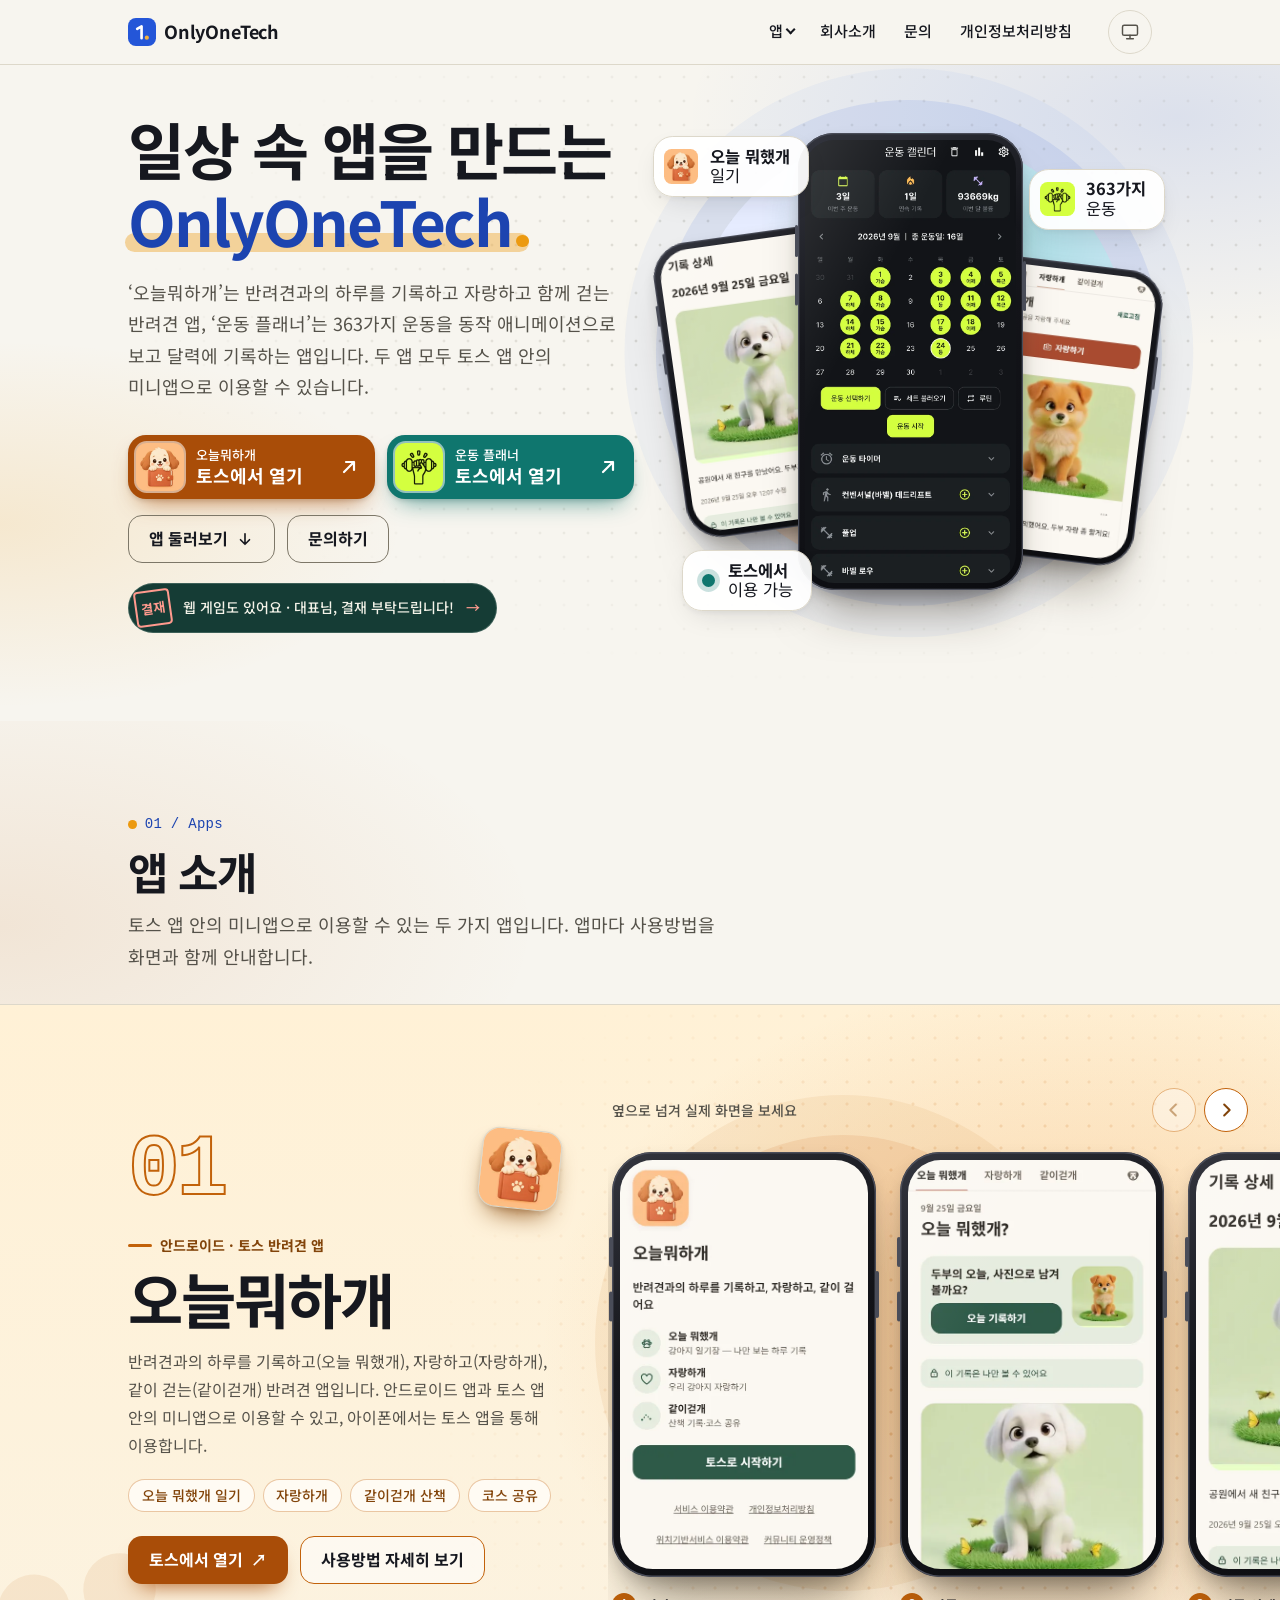
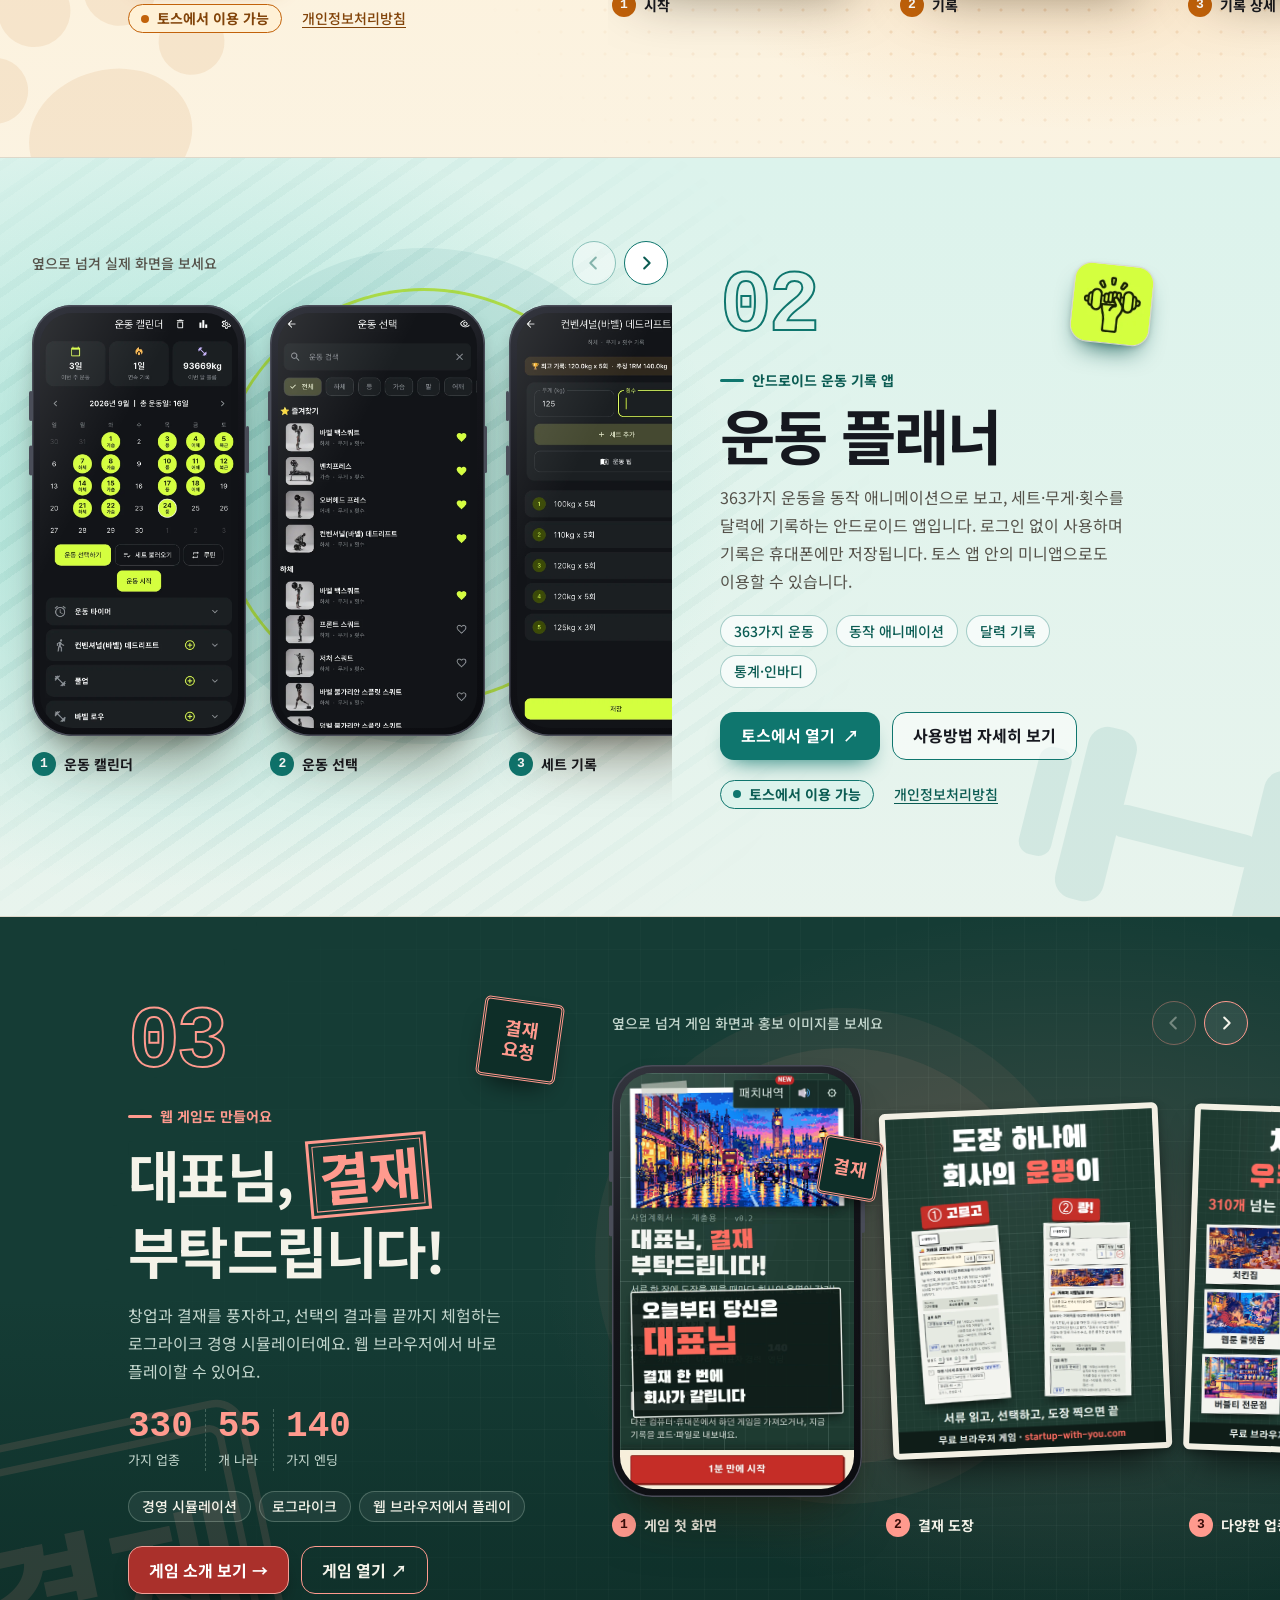
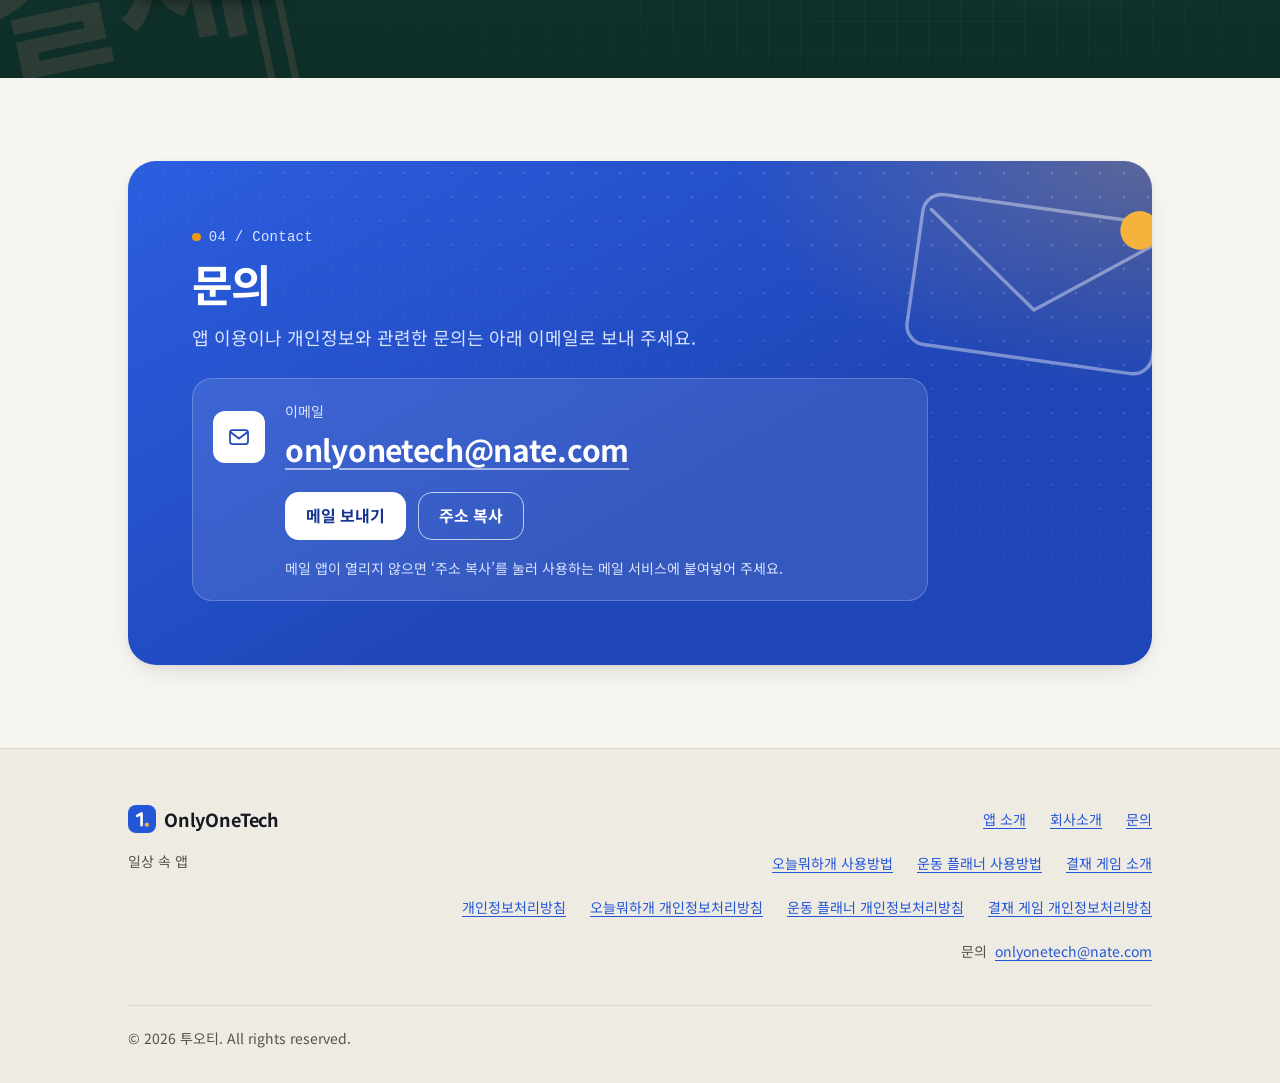
==== commit 84edd1bb: "main 병합 (소개 문구 변경 반영)" ====
--- a/index.html
+++ b/index.html
@@ -3,7 +3,7 @@
 <head>
 <meta charset="utf-8">
 <meta name="viewport" content="width=device-width, initial-scale=1">
-<title>OnlyOneTech - 일상에 도움이 되는 모바일 앱</title>
+<title>OnlyOneTech - 일상 속 앱</title>
 <meta name="description" content="OnlyOneTech가 만드는 앱을 소개합니다. 안드로이드 앱과 토스 앱 안의 미니앱(아이폰은 토스 앱)으로 쓰는 반려견 앱 오늘뭐하개, 363가지 운동을 기록하는 안드로이드 앱 운동 플래너의 사용방법과 개인정보처리방침을 확인하세요.">
 <!-- Search Console HTML 태그 인증을 쓸 경우 아래 줄의 주석을 풀고 content 값을 교체하세요 -->
 <!-- <meta name="google-site-verification" content="여기에_인증_코드"> -->
@@ -15,10 +15,10 @@
 <meta property="og:locale" content="ko_KR">
 <meta property="og:site_name" content="OnlyOneTech">
 <meta property="og:title" content="OnlyOneTech">
-<meta property="og:description" content="일상에 도움이 되는 모바일 앱, 오늘뭐하개와 운동 플래너를 소개합니다.">
+<meta property="og:description" content="일상 속 앱, 오늘뭐하개와 운동 플래너를 소개합니다.">
 <!-- og:image / JSON-LD logo: 소유자가 직접 준비한 1200x630 PNG가 생기면 og:image 메타와 JSON-LD "logo"를 추가하세요 (지금은 추가하지 않음) -->
 <link rel="icon" href="data:image/svg+xml,%3Csvg xmlns='http://www.w3.org/2000/svg' viewBox='0 0 32 32'%3E%3Crect width='32' height='32' rx='9' fill='%232456d8'/%3E%3Cpath d='M10.5 12.5 15.5 9.5v13.5' fill='none' stroke='%23fff' stroke-width='3' stroke-linecap='round' stroke-linejoin='round'/%3E%3Ccircle cx='21.5' cy='22.5' r='2.4' fill='%23f5b23c'/%3E%3C/svg%3E">
-<script type="application/ld+json">{"@context":"https://schema.org","@type":"Organization","name":"OnlyOneTech","legalName":"투오티","email":"onlyonetech@nate.com","description":"일상에 도움이 되는 모바일 앱","address":{"@type":"PostalAddress","addressLocality":"대전광역시","addressCountry":"KR"}}</script>
+<script type="application/ld+json">{"@context":"https://schema.org","@type":"Organization","name":"OnlyOneTech","legalName":"투오티","email":"onlyonetech@nate.com","description":"일상 속 앱","address":{"@type":"PostalAddress","addressLocality":"대전광역시","addressCountry":"KR"}}</script>
 <script>try{var t=localStorage.getItem('oot-theme');if(t==='light'||t==='dark')document.documentElement.setAttribute('data-theme',t)}catch(e){}</script>
 <link rel="preconnect" href="https://fonts.googleapis.com">
 <link rel="preconnect" href="https://fonts.gstatic.com" crossorigin>
@@ -100,7 +100,7 @@
     <div class="container hm-hero__inner">
 
       <div class="hm-hero__head">
-        <h1 id="hero-title" class="hm-hero__title">일상에 도움이 되는 <span class="hm-hero__line">모바일 앱을 만드는</span> <span class="hm-hero__brand">OnlyOneTech</span></h1>
+        <h1 id="hero-title" class="hm-hero__title"><span class="hm-hero__line">일상 속 앱을 만드는</span> <span class="hm-hero__brand">OnlyOneTech</span></h1>
         <p class="hm-hero__lead">&lsquo;오늘뭐하개&rsquo;는 반려견과의 하루를 기록하고 자랑하고 함께 걷는 반려견 앱, &lsquo;운동 플래너&rsquo;는 363가지 운동을 동작 애니메이션으로 보고 달력에 기록하는 앱입니다. 두 앱 모두 토스 앱 안의 미니앱으로 이용할 수 있습니다.</p>
       </div>
 
@@ -457,7 +457,7 @@
           <svg class="brand__mark" viewBox="0 0 32 32" width="28" height="28" aria-hidden="true" focusable="false"><rect width="32" height="32" rx="9"/><path d="M10.5 12.5 15.5 9.5v13.5"/><circle cx="21.5" cy="22.5" r="2.4"/></svg>
           <span class="brand__name">OnlyOneTech</span>
         </a>
-        <p>일상에 도움이 되는 모바일 앱</p>
+        <p>일상 속 앱</p>
       </div>
       <div class="site-footer__links">
         <nav class="site-footer__nav" aria-label="푸터 메뉴">
